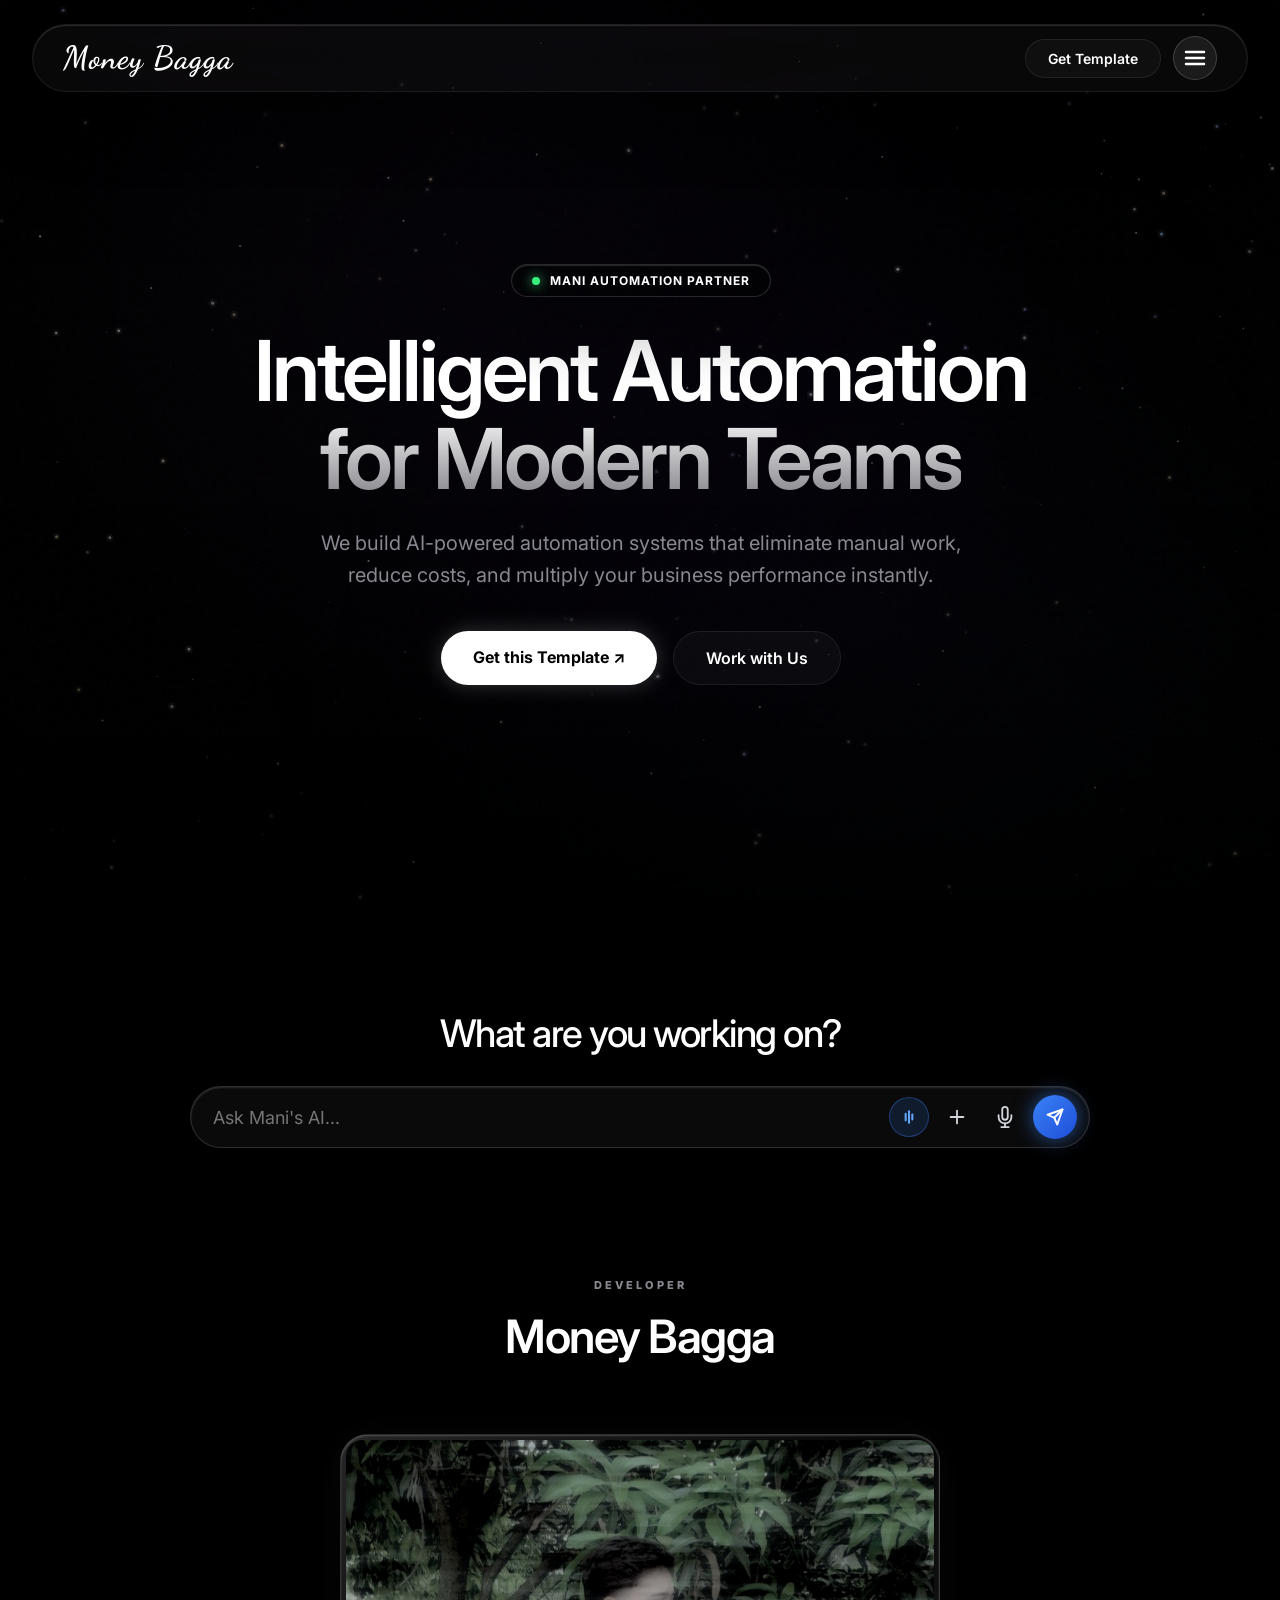
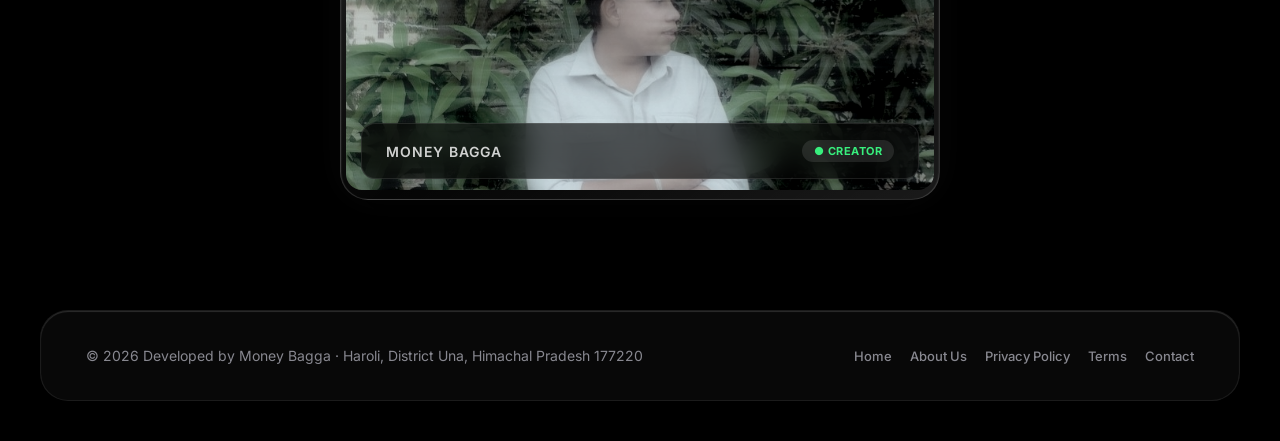
==== index.html @ 2ef9a654 "Update fmt.Println message from 'Hello' to 'Goodbye'" ====
<!DOCTYPE html>
<html lang="en">
<head> 
    <meta name="google-site-verification" content="4Ox7EaaW9-ui-EIGCJFzJrdT1ZWg5zYJMpfkXLgm6gw" />
    <meta charset="UTF-8">
    <meta name="viewport" content="width=device-width, initial-scale=1.0, maximum-scale=1.0, user-scalable=no">
    <title>Mani AI - Himachal Pradesh's AI Platform</title>
    <meta name="description" content="Mani AI is an advanced AI automation and chat platform proudly developed in Haroli, District Una, Himachal Pradesh, India.">
    <meta name="keywords" content="MONEY BAGGA AI, AI Himachal Pradesh, Developer Haroli, Una AI Developer, AI Chatbot India, nexusmani.gt.tc">
    <meta name="author" content="MONEY BAGGA (Haroli, Una, HP)">
    <link rel="canonical" href="https://nexusmani.gt.tc" />

    <!-- Open Graph / Social Media Meta Tags -->
    <meta property="og:type" content="website" />
    <meta property="og:title" content="Mani AI - Developed in Haroli, Una (Himachal Pradesh)" />
    <meta property="og:description" content="Mani AI - India's local AI automation and chat platform created by a developer from Haroli, District Una, HP." />
    <meta property="og:url" content="https://nexusmani.gt.tc" />
    <meta property="og:site_name" content="Mani AI" />

    <!-- Fonts & Icons -->
    <link href="https://fonts.googleapis.com/css2?family=Dancing+Script:wght@700&family=Inter:wght@300;400;500;600;700;800;900&display=swap" rel="stylesheet">
    <link rel="icon" type="image/jpeg" href="images/aster.jpg">
    <link rel="apple-touch-icon" href="images/aster.jpg">
    
    <!-- JSON-LD Structured Data -->
    <script type="application/ld+json">
    {
      "@context": "https://schema.org",
      "@type": "SoftwareApplication",
      "name": "Mani AI",
      "url": "https://nexusmani.gt.tc",
      "operatingSystem": "All",
      "applicationCategory": "BusinessApplication",
      "description": "Mani AI is an AI automation and chat platform developed by a developer from Haroli, District Una, Himachal Pradesh, India.",
      "author": {
        "@type": "Person",
        "name": "Money Bagga",
        "address": {
          "@type": "PostalAddress",
          "addressLocality": "Haroli",
          "addressRegion": "District Una, Himachal Pradesh",
          "addressCountry": "India"
        }
      }
    }
    </script>

    <!-- Connected Direct .env File -->
    <link id="env-link" rel="preload" href=".env" as="fetch" crossorigin="anonymous">

    <!-- Connected External CSS -->
    <link rel="stylesheet" href="style.css">

    <!-- Fix Scroll Blur, 3-Dot Menu & Clean Multi-Page Layout -->
    <style>
        /* 1. Fix Scroll Blur: Once seen, stay 100% sharp & fixed on scroll up/down */
        .reveal-up.seen:not(.active),
        .reveal-up.active,
        .reveal-up.seen {
            opacity: 1 !important;
            transform: translateY(0) !important;
            filter: blur(0px) !important;
        }

        /* 2. Make 3-Dot/Line Menu Button Visible on All Screens for Clean Navigation */
        .navbar .nav-links {
            display: none !important;
        }
        .navbar .mobile-menu-btn {
            display: flex !important;
            background: rgba(255, 255, 255, 0.08);
            border: 1px solid rgba(255, 255, 255, 0.16);
            border-radius: 50%;
            width: 44px;
            height: 44px;
            transition: all 0.25s ease;
        }
        .navbar .mobile-menu-btn:hover {
            background: rgba(255, 255, 255, 0.18);
            transform: scale(1.06);
        }

        /* 3. Clean 3-Dot Menu Overlay Styling */
        .mobile-nav-overlay {
            gap: 12px !important;
            padding: 20px;
            overflow-y: auto;
        }
        .mobile-nav-overlay a {
            font-size: 19px !important;
            padding: 12px 32px !important;
            width: 100%;
            max-width: 320px;
            text-align: center;
            background: rgba(255, 255, 255, 0.03);
            border: 1px solid rgba(255, 255, 255, 0.08) !important;
        }
        .mobile-nav-overlay a.active,
        .mobile-nav-overlay a:hover {
            background: rgba(255, 255, 255, 0.14) !important;
            border-color: rgba(255, 255, 255, 0.3) !important;
        }

        /* 4. Separate Page Views */
        .site-page-view {
            display: none;
            animation: cleanFadeIn 0.35s ease forwards;
        }
        .site-page-view.active-page {
            display: block;
        }
        @keyframes cleanFadeIn {
            from { opacity: 0; transform: translateY(10px); }
            to { opacity: 1; transform: translateY(0); }
        }
        .subpage-top-spacer {
            padding-top: 120px;
        }

        /* 5. Clean Content Card for About & AdSense Policy */
        .clean-doc-card {
            padding: 40px;
            line-height: 1.75;
            color: #d1d5db;
            font-size: 15px;
            max-width: 900px;
            margin: 0 auto 30px auto;
        }
        .clean-doc-card h3 {
            color: #ffffff;
            font-size: 22px;
            margin-top: 24px;
            margin-bottom: 10px;
        }
        .clean-doc-card h3:first-child {
            margin-top: 0;
        }
        .clean-doc-card p {
            margin-bottom: 14px;
            color: var(--text-dim);
        }
        .clean-doc-card ul {
            margin: 10px 0 18px 20px;
            color: var(--text-dim);
        }
        .clean-doc-card li {
            margin-bottom: 6px;
        }

        /* 6. Minimal Bottom AdSense Bar */
        .clean-footer-links {
            display: flex;
            flex-wrap: wrap;
            gap: 18px;
            align-items: center;
        }
        .clean-footer-links a {
            color: var(--text-dim);
            text-decoration: none;
            font-size: 13px;
            font-weight: 500;
            transition: color 0.2s ease;
            cursor: pointer;
        }
        .clean-footer-links a:hover {
            color: #ffffff;
        }

        @media screen and (max-width: 768px) {
            .clean-doc-card {
                padding: 24px 18px;
                font-size: 14px;
            }
            .subpage-top-spacer {
                padding-top: 90px;
            }
            .clean-footer-links {
                justify-content: center;
                gap: 14px;
            }
        }
    </style>
</head>
<body>
    <div id="toastContainer" class="toast-container"></div>

    <!-- UNIVERSE STARS CANVAS (Brahmand Background) -->
    <canvas id="stars-canvas"></canvas>

    <!-- Ambient Blobs (subtle space nebula) -->
    <div class="ambient-bg">
        <div class="blob blob-1"></div>
        <div class="blob blob-2"></div>
        <div class="blob blob-3"></div>
        <div class="noise-texture"></div>
    </div>

    <!-- 3-DOT / 3-LINE MENU OVERLAY (Opens All Separate Pages Cleanly) -->
    <div id="mobileNavOverlay" class="mobile-nav-overlay">
        <button class="mobile-nav-close" id="mobileNavClose">&times;</button>
        <a href="#home" class="mobile-page-link active" onclick="openSitePage('page-home', this); return false;">Home (Mani's AI)</a>
        <a href="#services" class="mobile-page-link" onclick="openSitePage('page-services', this); return false;">AI Services & Process</a>
        <a href="#case-studies" class="mobile-page-link" onclick="openSitePage('page-cases', this); return false;">Case Studies</a>
        <a href="#reviews" class="mobile-page-link" onclick="openSitePage('page-reviews', this); return false;">Reviews & FAQ</a>
        <a href="#about" class="mobile-page-link" onclick="openSitePage('page-about', this); return false;">About Us</a>
        <a href="#privacy" class="mobile-page-link" onclick="openSitePage('page-privacy', this); return false;">Privacy & Terms</a>
        <a href="#contact" class="mobile-page-link" onclick="openSitePage('page-contact', this); return false;">Contact Us</a>
    </div>

    <!-- Main Website Wrap -->
    <div id="mainWebsite">
        <div class="navbar-wrapper">
            <nav class="iphone-glass navbar">
                <a id="secretLoginTrigger" class="logo">Money Bagga</a>
                <div style="display: flex; align-items: center; gap: 12px;">
                    <a href="#contact" class="btn-glass" style="padding: 10px 22px; font-size: 14px;" onclick="openSitePage('page-contact'); return false;">Get Template</a>
                    <button class="mobile-menu-btn" id="mobileMenuBtn" aria-label="Open Menu" title="Open Pages Menu">
                        <svg width="24" height="24" viewBox="0 0 24 24" fill="none" stroke="currentColor" stroke-width="2.5" stroke-linecap="round"><line x1="3" y1="6" x2="21" y2="6"/><line x1="3" y1="12" x2="21" y2="12"/><line x1="3" y1="18" x2="21" y2="18"/></svg>
                    </button>
                </div>
            </nav>
        </div>

        <main class="desktop-wrapper">

            <!-- =================================================================
                 PAGE 1: FRONT PAGE (VIDEO HERO + AI SEARCH ENGINE + DEVELOPER PHOTO)
                 ================================================================= -->
            <div id="page-home" class="site-page-view active-page">

                <!-- HERO SECTION (with Background Video) -->
                <section class="hero">
                    <div class="hero-video-bg">
                        <video autoplay muted loop playsinline id="hero-video">
                            <source src="images/hero-bg.mp4" type="video/mp4">
                        </video>
                        <div class="hero-video-overlay"></div>
                    </div>

                    <div class="hero-content">
                        <div class="iphone-glass hero-badge">
                            <span class="pulse-dot"></span> MANI AUTOMATION PARTNER
                        </div>
                        <h1>Intelligent Automation<br><span class="text-gradient">for Modern Teams</span></h1>
                        <p>We build AI-powered automation systems that eliminate manual work, reduce costs, and multiply your business performance instantly.</p>
                        <div class="hero-buttons">
                            <a href="#contact" class="btn-white" onclick="openSitePage('page-contact'); return false;">Get this Template ↗</a>
                            <a href="#mani-ai-chat" class="btn-glass">Work with Us</a>
                        </div>
                    </div>
                </section>

                <!-- AI Chat / Search Engine Section -->
                <section id="mani-ai-chat" class="section-padding reveal-up active" style="max-width: 900px; margin: 0 auto; padding-top: 110px; position: relative;">
                    <div class="center-title" style="margin-bottom: 30px;">
                        <h2 style="font-size: 38px; font-weight: 500;">What are you working on?</h2>
                    </div>

                    <!-- Live Camera / Screen Share View UI -->
                    <div id="live-camera-container" style="display: none; position: relative; width: 100%; max-width: 600px; margin: 0 auto 20px auto; border-radius: 24px; overflow: hidden; border: 2px solid rgba(56, 189, 248, 0.5); box-shadow: 0 10px 40px rgba(0,0,0,0.6); z-index: 100; background: #000;">
                        <video id="webcam-video" autoplay playsinline muted style="width: 100%; height: auto; max-height: 400px; object-fit: cover; display: block; border-radius: 24px;"></video>
                        <div style="position: absolute; bottom: 15px; left: 0; width: 100%; display: flex; justify-content: center; z-index: 10;">
                            <button id="switch-camera-btn" style="background: rgba(0,0,0,0.6); border: 1px solid rgba(255,255,255,0.2); color: white; border-radius: 30px; padding: 10px 20px; font-size: 14px; font-weight: 600; cursor: pointer; backdrop-filter: blur(10px); display: flex; align-items: center; gap: 8px;">
                                <svg width="18" height="18" viewBox="0 0 24 24" fill="none" stroke="currentColor" stroke-width="2"><path d="M20 9v11a2 2 0 0 1-2 2H6a2 2 0 0 1-2-2V9"/><path d="M9 22V12h6v10M2 10.6L12 2l10 8.6"/></svg> Swap Camera
                            </button>
                        </div>
                        <button id="close-camera-btn" style="position: absolute; top: 15px; right: 15px; background: rgba(0,0,0,0.6); color: white; border: 1px solid rgba(255,255,255,0.2); width: 36px; height: 36px; border-radius: 50%; cursor: pointer; backdrop-filter: blur(10px); display: flex; justify-content: center; align-items: center; z-index: 10;">
                            <svg width="18" height="18" viewBox="0 0 24 24" fill="none" stroke="currentColor" stroke-width="2"><line x1="18" y1="6" x2="6" y2="18"></line><line x1="6" y1="6" x2="18" y2="18"></line></svg>
                        </button>
                    </div>

                    <!-- Chat Output Screen Container -->
                    <div id="chat-box-wrapper" class="chat-box-wrapper">
                        <div id="ai-chat-history" style="display: flex; flex-direction: column; gap: 18px; max-height: 420px; overflow-y: auto; padding: 10px; scroll-behavior: smooth;"></div>
                        <button id="scroll-bottom-btn" title="Scroll Down" style="display: none; position: absolute; bottom: 20px; right: 20px; background: rgba(255,255,255,0.15); border: 1px solid var(--glass-border); color: #fff; border-radius: 50%; width: 38px; height: 38px; cursor: pointer; backdrop-filter: blur(10px); align-items: center; justify-content: center; z-index: 10;">
                            <svg width="20" height="20" viewBox="0 0 24 24" fill="none" stroke="currentColor" stroke-width="2.5"><path d="M12 5v14M19 12l-7 7-7-7"/></svg>
                        </button>
                    </div>

                    <!-- Attached Media Preview Bar -->
                    <div id="media-preview-container" style="display: none; align-items: center; gap: 12px; margin-bottom: 15px; padding: 10px 18px; background: rgba(255,255,255,0.05); border-radius: 16px; border: 1px solid var(--glass-border); width: fit-content;">
                        <img id="preview-img" src="" style="width: 48px; height: 48px; object-fit: cover; border-radius: 10px;">
                        <span id="preview-label" style="font-size: 13px; color: var(--text-dim);">Media attached</span>
                        <button id="remove-preview-btn" style="background: none; border: none; color: #ff6b6b; font-size: 20px; cursor: pointer; margin-left: 10px;">&times;</button>
                    </div>

                    <!-- LIVE ORB UI -->
                    <div id="live-orb-ui" class="live-orb-overlay">
                        <button id="gola-cam-btn" class="orb-round-btn" title="Camera On/Off">
                            <svg width="22" height="22" viewBox="0 0 24 24" fill="none" stroke="currentColor" stroke-width="2" stroke-linecap="round" stroke-linejoin="round">
                                <rect x="2" y="5" width="14" height="14" rx="4" ry="4"></rect>
                                <line x1="19" y1="9" x2="19" y2="15"></line>
                            </svg>
                        </button>

                        <button id="gola-screen-btn" class="orb-round-btn" title="Share Screen">
                            <svg width="22" height="22" viewBox="0 0 24 24" fill="none" stroke="currentColor" stroke-width="2" stroke-linecap="round" stroke-linejoin="round">
                                <rect x="3" y="4" width="18" height="16" rx="5" ry="5"></rect>
                                <line x1="12" y1="16" x2="12" y2="8"></line>
                                <polyline points="8.5 11.5 12 8 15.5 11.5"></polyline>
                            </svg>
                        </button>

                        <div class="jamni-gola"></div>

                        <button id="gola-mic-btn" class="orb-round-btn" title="Mute/Unmute Mic">
                            <svg id="gola-mic-icon" width="22" height="22" viewBox="0 0 24 24" fill="none" stroke="currentColor" stroke-width="2" stroke-linecap="round" stroke-linejoin="round">
                                <path d="M12 1a3 3 0 0 0-3 3v8a3 3 0 0 0 6 0V4a3 3 0 0 0-3-3z"></path>
                                <path d="M19 10v2a7 7 0 0 1-14 0v-2"></path>
                                <line x1="12" y1="19" x2="12" y2="23"></line>
                            </svg>
                        </button>

                        <button id="gola-close-btn" class="orb-round-btn" title="Close Live Mode">
                            <svg width="22" height="22" viewBox="0 0 24 24" fill="none" stroke="currentColor" stroke-width="2.5" stroke-linecap="round" stroke-linejoin="round">
                                <line x1="18" y1="6" x2="6" y2="18"></line>
                                <line x1="6" y1="6" x2="18" y2="18"></line>
                            </svg>
                        </button>
                    </div>

                    <canvas id="capture-canvas" style="display: none;"></canvas>
                    <input type="file" id="input-file-camera" accept="image/*" capture="environment" style="display:none;">
                    <input type="file" id="input-file-gallery" accept="image/*" style="display:none;">

                    <!-- PLUS BUTTON DROPDOWN MENU -->
                    <div id="plus-popover-menu" class="plus-popover-menu">
                        <button class="plus-menu-item" id="opt-camera">
                            <svg width="18" height="18" viewBox="0 0 24 24" fill="none" stroke="currentColor" stroke-width="2"><path d="M23 19a2 2 0 0 1-2 2H3a2 2 0 0 1-2-2V8a2 2 0 0 1 2-2h4l2-3h6l2 3h4a2 2 0 0 1 2 2z"/><circle cx="12" cy="13" r="4"/></svg>
                            Camera
                        </button>
                        <button class="plus-menu-item" id="opt-gallery">
                            <svg width="18" height="18" viewBox="0 0 24 24" fill="none" stroke="currentColor" stroke-width="2"><rect x="3" y="3" width="18" height="18" rx="2" ry="2"/><circle cx="8.5" cy="8.5" r="1.5"/><polyline points="21 15 16 10 5 21"/></svg>
                            Gallery
                        </button>
                        <button class="plus-menu-item" id="opt-screenshare">
                            <svg width="18" height="18" viewBox="0 0 24 24" fill="none" stroke="currentColor" stroke-width="2"><rect x="3" y="4" width="18" height="16" rx="4" ry="4"/><line x1="12" y1="16" x2="12" y2="8"/><polyline points="8.5 11.5 12 8 15.5 11.5"/></svg>
                            Share Screen
                        </button>
                    </div>

                    <!-- SEARCH ENGINE INPUT CAPSULE -->
                    <div class="search-capsule-outer">
                        <div class="iphone-glass search-bar-container">
                            <input type="text" id="ai-chat-input" class="search-engine-input" placeholder="Ask Mani's AI...">
                            <div class="search-buttons-row">
                                <button id="btn-live-toggle" class="live-wave-btn" title="Live Mode Toggle">
                                    <svg width="20" height="20" viewBox="0 0 24 24" fill="none" stroke-width="2.5" stroke-linecap="round"><line x1="8" y1="8" x2="8" y2="16"></line><line x1="12" y1="5" x2="12" y2="19"></line><line x1="16" y1="9" x2="16" y2="15"></line></svg>
                                </button>
                                <button id="btn-gallery-plus" class="search-icon-btn" title="Attach Media">
                                    <svg width="22" height="22" viewBox="0 0 24 24" fill="none" stroke="currentColor" stroke-width="2" stroke-linecap="round" stroke-linejoin="round"><line x1="12" y1="5" x2="12" y2="19"></line><line x1="5" y1="12" x2="19" y2="12"></line></svg>
                                </button>
                                <button id="btn-mic" class="search-icon-btn" title="Voice Search">
                                    <svg width="22" height="22" viewBox="0 0 24 24" fill="none" stroke="currentColor" stroke-width="2" stroke-linecap="round" stroke-linejoin="round"><path d="M12 1a3 3 0 0 0-3 3v8a3 3 0 0 0 6 0V4a3 3 0 0 0-3-3z"></path><path d="M19 10v2a7 7 0 0 1-14 0v-2"></path><line x1="12" y1="19" x2="12" y2="23"></line><line x1="8" y1="23" x2="16" y2="23"></line></svg>
                                </button>
                                <button id="send-ai-btn" title="Send Prompt">
                                    <svg width="18" height="18" viewBox="0 0 24 24" fill="none" stroke="currentColor" stroke-width="2.5" stroke-linecap="round" stroke-linejoin="round"><line x1="22" y1="2" x2="11" y2="13"></line><polygon points="22 2 15 22 11 13 2 9 22 2"></polygon></svg>
                                </button>
                            </div>
                        </div>
                        <div id="live-tools-panel" class="iphone-glass" style="display: none; padding: 14px 24px; border-radius: 20px; background: rgba(0,0,0,0.6); border: 1px solid rgba(255,255,255,0.15); align-items: center; justify-content: center; gap: 12px; flex-wrap: wrap; width: 100%; margin-top: 6px;">
                            <button id="btn-clear" style="background: rgba(255,80,80,0.15); border: 1px solid rgba(255,80,80,0.3); color: #ff6b6b; padding: 10px 20px; border-radius: 30px; cursor: pointer; display: flex; align-items: center; gap: 8px; font-size: 14px; font-weight: 600; transition: all 0.2s;">
                                <svg width="18" height="18" viewBox="0 0 24 24" fill="none" stroke="currentColor" stroke-width="2"><line x1="18" y1="6" x2="6" y2="18"/><line x1="6" y1="6" x2="18" y2="18"/></svg>
                                Clear Chat
                            </button>
                        </div>
                    </div>
                </section>

                <!-- Developer Section (Directly Below AI Search Engine with Clean Gap) -->
                <section id="gallery" class="section-padding reveal-up active" style="padding-top: 130px; margin-bottom: 30px;">
                    <div class="center-title"><span class="tagline">Developer</span><h2>Money Bagga</h2></div>
                    <div style="display: flex; justify-content: center;">
                        <div class="iphone-glass card dev-premium-card" style="position: relative;">
                            <img src="images/mani-devloper.jpeg" class="gallery-photo" alt="Money Bagga - Developer" onerror="this.onerror=null; this.src='https://via.placeholder.com/600x400/333/fff?text=Add+Photo+Here';">
                            <div class="dev-name-overlay"><span>MONEY BAGGA</span><span class="dev-badge">● CREATOR</span></div>
                        </div>
                    </div>
                </section>

            </div>

            <!-- =================================================================
                 PAGE 2: AI SERVICES & PROCESS (OPENS FROM 3-DOT MENU)
                 ================================================================= -->
            <div id="page-services" class="site-page-view subpage-top-spacer">

                <!-- Why Choose Us -->
                <section class="reveal-up active" style="padding-top: 20px;">
                    <div class="center-title">
                        <span class="tagline">The Mani Value</span>
                        <h2>Why Choose Us?</h2>
                        <p>We design solutions aligned strictly with your revenue goals and business metrics, not just code.</p>
                    </div>
                    <div class="grid-3">
                        <div class="iphone-glass card"><div class="anim-icon-wrapper icon-orb"><div class="orb-ring"></div><div class="orb-core"></div></div><h3>Business-First Strategy</h3><p>We analyze your bottlenecks before writing a single line of code to ensure maximum ROI.</p></div>
                        <div class="iphone-glass card"><div class="anim-icon-wrapper icon-rings"><div class="ring-a"></div><div class="ring-b"></div></div><h3>End-to-End Execution</h3><p>From initial strategy to final deployment and ongoing maintenance, we handle it all.</p></div>
                        <div class="iphone-glass card"><div class="anim-icon-wrapper icon-morph"><div class="morph-shape"></div></div><h3>Custom-Built Systems</h3><p>No cookie-cutter templates. Every automation workflow is tailored to your unique operations.</p></div>
                    </div>
                </section>

                <!-- Services Section -->
                <section id="services" class="section-padding reveal-up active">
                    <div class="center-title"><span class="tagline">Our Services</span><h2>Our AI-Driven Solutions</h2></div>
                    <div class="grid-2">
                        <div class="iphone-glass card service-card"><div class="service-ring-wrapper"><div class="outer-ring"></div><div class="inner-ring"></div><div class="ring-center-dot"></div></div><div class="mock-workflow"><div class="wf-line"></div><div class="wf-line short"></div><div class="wf-nodes"><div class="node">API</div><div class="connector"></div><div class="node">DB</div><div class="connector"></div><div class="node">UI</div></div></div><div><h3>AI Workflow Automation</h3><p>Automate repetitive tasks across departments using intelligent triggers and API connections.</p></div></div>
                        <div class="iphone-glass card service-card"><div class="service-ring-wrapper"><div class="outer-ring"></div><div class="inner-ring"></div><div class="ring-center-dot"></div></div><div class="mock-chat"><div class="chat-msg user">Tell me about MANI systems.</div><div class="chat-msg bot">MANI is a next-gen AI automation agency. How can I assist your workflow today?</div></div><div><h3>AI Chatbots & Agents</h3><p>24/7 customer support, lead qualification, and booking systems built on advanced LLMs.</p></div></div>
                        <div class="iphone-glass card service-card"><div class="service-ring-wrapper"><div class="outer-ring"></div><div class="inner-ring"></div><div class="ring-center-dot"></div></div><div class="mock-crm"><div class="crm-header"><div class="crm-avatar"></div><div class="crm-avatar"></div><div class="crm-avatar"></div></div><div class="crm-progress-bg"><div class="crm-progress-fill"></div></div></div><div><h3>CRM & Sales Automation</h3><p>Pipeline management, personalized email sequences, and automatic real-time data entry.</p></div></div>
                        <div class="iphone-glass card service-card"><div class="service-ring-wrapper"><div class="outer-ring"></div><div class="inner-ring"></div><div class="ring-center-dot"></div></div><div class="mock-graph"><div class="bar"></div><div class="bar"></div><div class="bar"></div><div class="bar"></div></div><div><h3>AI Data & Reporting</h3><p>Automated visual dashboards, business intelligence, and real-time performance tracking.</p></div></div>
                    </div>
                </section>

                <!-- Our Process -->
                <section class="section-padding reveal-up active">
                    <div class="center-title"><span class="tagline">Our Process</span><h2>How We Work</h2></div>
                    <div class="process-layout">
                        <div class="iphone-glass card process-main"><div class="orbit-system"><div class="core">AI</div><div class="satellite"></div></div><h3>Automation Blueprint</h3><p>We design a highly detailed automation architecture aligned specifically with your company's KPIs.</p></div>
                        <div class="process-list">
                            <div class="iphone-glass card process-step"><div class="step-number">01</div><div><h4>Discovery & Audit</h4><p>Deep analysis of your current manual bottlenecks.</p></div></div>
                            <div class="iphone-glass card process-step"><div class="step-number">02</div><div><h4>Build & Integrate</h4><p>High-speed development and secure API connections.</p></div></div>
                            <div class="iphone-glass card process-step"><div class="step-number">03</div><div><h4>Test & Deploy</h4><p>Rigorous stress testing followed by team training.</p></div></div>
                        </div>
                    </div>
                </section>

            </div>

            <!-- =================================================================
                 PAGE 3: CASE STUDIES & TECH ECOSYSTEM (OPENS FROM 3-DOT MENU)
                 ================================================================= -->
            <div id="page-cases" class="site-page-view subpage-top-spacer">

                <!-- Case Studies -->
                <section id="case-studies" class="reveal-up active" style="padding-top: 20px;">
                    <div class="center-title"><span class="tagline">Portfolio</span><h2>What We've Built</h2></div>
                    <div class="iphone-glass card case-study-card">
                        <div class="case-visual-side"><div class="hologram"></div><div class="hologram-core"></div></div>
                        <div class="case-content-side">
                            <span class="project-tag">Real Estate AI Agent</span>
                            <h3>AI Property Inquiry Chatbot for Global Real Estate Firms</h3>
                            <p>An intelligent LLM-powered chatbot that qualifies property inquiries, answers complex data questions, and schedules viewings automatically without human intervention.</p>
                            <div class="case-stats"><div class="stat"><h4>3x</h4><p>Lead Response</p></div><div class="stat"><h4>+40%</h4><p>Conversion</p></div><div class="stat"><h4>24/7</h4><p>Active Support</p></div></div>
                        </div>
                    </div>
                </section>

                <!-- Tech Stack Marquee -->
                <section class="section-padding reveal-up active">
                    <div class="center-title"><span class="tagline">Integrations</span><h2>Technology Ecosystem</h2></div>
                    <div class="marquee-container"><div class="marquee-track">
                        <div class="tech-pill">ActiveCampaign</div><div class="tech-pill">Zapier</div><div class="tech-pill">OpenAI</div><div class="tech-pill">Make.com</div><div class="tech-pill">Salesforce</div><div class="tech-pill">Zoho CRM</div><div class="tech-pill">AWS Cloud</div>
                    </div></div>
                </section>

            </div>

            <!-- =================================================================
                 PAGE 4: REVIEWS & FAQ PAGE (TEAM REMOVED AS REQUESTED)
                 ================================================================= -->
            <div id="page-reviews" class="site-page-view subpage-top-spacer">

                <!-- Reviews -->
                <section class="reveal-up active" style="padding-top: 20px;">
                    <div class="center-title"><span class="tagline">Reviews</span><h2>What They're Saying</h2></div>
                    <div class="grid-2">
                        <div class="iphone-glass card"><div class="quote-mark">"</div><p class="testimonial-text">We were spending hours on repetitive manual tasks. MANI's automation system saved us 30+ hours per week instantly. Highly recommended!</p><div class="client-info"><div class="client-avatar">MT</div><div><h4>Mani Team Member</h4><p style="font-size:14px;">Automation Specialist</p></div></div></div>
                        <div class="iphone-glass card"><div class="quote-mark">"</div><p class="testimonial-text">The ROI was faster than we ever expected. The glass UI and robust backend system continues to scale perfectly with our business growth.</p><div class="client-info"><div class="client-avatar">MC</div><div><h4>Mani Core Team</h4><p style="font-size:14px;">Lead Developer</p></div></div></div>
                    </div>
                </section>

                <!-- FAQ Accordion -->
                <section class="section-padding reveal-up active">
                    <div class="center-title"><span class="tagline">Questions</span><h2>Common Questions</h2></div>
                    <div class="faq-wrapper">
                        <div class="iphone-glass faq-item"><div class="faq-header">What industries do you work with? <span class="faq-icon">+</span></div><div class="faq-body">We work primarily with B2B tech, Real Estate, E-commerce, and agencies looking to scale operations using AI.</div></div>
                        <div class="iphone-glass faq-item"><div class="faq-header">How long does implementation take? <span class="faq-icon">+</span></div><div class="faq-body">Standard automation pipelines take 1-2 weeks, while complex custom AI systems take 3-4 weeks.</div></div>
                        <div class="iphone-glass faq-item"><div class="faq-header">Do we need technical knowledge? <span class="faq-icon">+</span></div><div class="faq-body">Not at all. We build user-friendly interfaces and provide full training for your team to manage the systems easily.</div></div>
                        <div class="iphone-glass faq-item"><div class="faq-header">Is AI automation secure? <span class="faq-icon">+</span></div><div class="faq-body">Yes. We use end-to-end encryption and custom API architecture to ensure your business data never leaks to third parties.</div></div>
                    </div>
                </section>

            </div>

            <!-- =================================================================
                 PAGE 5: ABOUT US PAGE (OPENS FROM 3-DOT MENU & FOOTER)
                 ================================================================= -->
            <div id="page-about" class="site-page-view subpage-top-spacer">
                <section class="reveal-up active" style="padding-top: 20px;">
                    <div class="center-title">
                        <span class="tagline">About Us</span>
                        <h2>About Mani AI Platform</h2>
                    </div>
                    <div class="iphone-glass clean-doc-card">
                        <h3>Who We Are</h3>
                        <p><strong>Mani AI</strong> (accessible at <strong>https://nexusmani.gt.tc</strong>) is an advanced AI automation and multimodal assistant platform developed by <strong>Money Bagga (Mani Singh)</strong> in Haroli, District Una, Himachal Pradesh, India (Pincode 177220).</p>
                        <p>Our platform combines conversational Large Language Models (LLMs), real-time visual recognition, and custom business workflow engineering inside a fast, lightweight interface built for both desktop and mobile users.</p>

                        <h3>Core Capabilities</h3>
                        <ul>
                            <li><strong>Multimodal AI Assistant:</strong> Interact seamlessly via text, voice commands (Hindi & English), gallery photos/videos, live camera vision, and screen sharing.</li>
                            <li><strong>Workflow & API Engineering:</strong> Custom automation pipelines designed to reduce manual bottlenecks and improve response speed.</li>
                            <li><strong>Developer:</strong> Created and maintained by Money Bagga, Full-Stack Developer & Automation Architect from Haroli, District Una, HP.</li>
                        </ul>
                    </div>
                </section>
            </div>

            <!-- =================================================================
                 PAGE 6: PRIVACY POLICY & TERMS (OPENS FROM 3-DOT MENU & FOOTER)
                 ================================================================= -->
            <div id="page-privacy" class="site-page-view subpage-top-spacer">
                <section class="reveal-up active" style="padding-top: 20px;">
                    <div class="center-title">
                        <span class="tagline">Legal</span>
                        <h2>Privacy Policy & Terms</h2>
                    </div>
                    <div class="iphone-glass clean-doc-card">
                        <h3>Privacy Policy</h3>
                        <p>At <strong>Mani AI</strong> (https://nexusmani.gt.tc), operated from Haroli, District Una, Himachal Pradesh, India, we respect and protect the privacy of our users. Prompts, voice inputs, or camera/screen frames used in the AI tool are processed strictly in real time to generate responses and are not permanently stored or sold to third parties.</p>

                        <h3>Cookies & Google AdSense</h3>
                        <p>Third-party vendors, including Google, use cookies (such as the DoubleClick DART cookie) to serve ads based on a user's prior visits to this website or other websites. Users may opt out of personalized advertising by visiting Google Ads Settings (https://policies.google.com/technologies/ads).</p>

                        <h3>Terms of Service</h3>
                        <p>By accessing https://nexusmani.gt.tc, you agree to use our AI tools and automation services lawfully. Unauthorized scraping, abuse of API endpoints, or redistribution of our proprietary interface design created by Money Bagga is strictly prohibited. For any legal or support queries, contact us at +91 82196-93695.</p>
                    </div>
                </section>
            </div>

            <!-- =================================================================
                 PAGE 7: CONTACT US PAGE (WITH YOUR NUMBER +91 82196-93695)
                 ================================================================= -->
            <div id="page-contact" class="site-page-view subpage-top-spacer">
                <section id="contact" class="reveal-up active" style="padding-top: 20px;">
                    <div class="iphone-glass contact-section">
                        <h2>+91 82196-93695 <br>Are You?</h2>
                        <p style="color: var(--text-dim);">Full-Stack Developer Cybersecurity Expert. I build secure websites and powerful programmed systems. Let's bring your project to life.</p>
                        <form id="leadContactForm" class="contact-form">
                            <input type="text" id="leadName" class="input-glass" placeholder="Your full name" required>
                            <input type="email" id="leadEmail" class="input-glass" placeholder="Business email address" required>
                            <input type="text" id="leadCompany" class="input-glass" placeholder="Company name" required>
                            <button type="submit" class="btn-white" style="width: 100%; padding: 20px;">Send Your Request</button>
                        </form>
                    </div>
                </section>
            </div>

        </main>

        <!-- Clean Minimal Footer (Only Essential Info at the Very Bottom for AdSense) -->
        <footer class="iphone-glass footer reveal-up active" style="max-width: 1200px; margin: 0 auto 40px; padding: 36px 45px;">
            <div class="footer-bottom" style="border-top: none; padding-top: 0; align-items: center;">
                <p>© 2026 Developed by Money Bagga · Haroli, District Una, Himachal Pradesh 177220</p>
                <div class="clean-footer-links">
                    <a href="#home" onclick="openSitePage('page-home'); return false;">Home</a>
                    <a href="#about" onclick="openSitePage('page-about'); return false;">About Us</a>
                    <a href="#privacy" onclick="openSitePage('page-privacy'); return false;">Privacy Policy</a>
                    <a href="#privacy" onclick="openSitePage('page-privacy'); return false;">Terms</a>
                    <a href="#contact" onclick="openSitePage('page-contact'); return false;">Contact</a>
                </div>
            </div>
        </footer>
    </div>

    <!-- Secret Login Modal -->
    <div id="secretLoginModal" class="login-overlay">
        <div class="iphone-glass login-box">
            <span class="close-login" id="closeLoginModal">&times;</span>
            <h3>Admin Access</h3>
            <form id="adminLoginForm" autocomplete="off" onsubmit="return false;">
                <input type="text" id="loginUser" class="input-glass" placeholder="Username" autocomplete="off">
                <input type="password" id="loginPass" class="input-glass" placeholder="Password" autocomplete="new-password">
                <button id="loginSubmitBtn" type="button" class="btn-white" style="margin-top: 10px; width: 100%;">Login</button>
            </form>
        </div>
    </div>

    <!-- Admin Dashboard -->
    <div id="adminDashboard" class="admin-dashboard">
        <div class="iphone-glass admin-header">
            <h2 class="admin-title">Admin Dashboard <span>Secured Portal</span></h2>
            <button id="logoutBtn" class="btn-glass" style="border-color: rgba(255,100,100,0.4); color: #ff6b6b;">Logout Exit</button>
        </div>
        <div class="admin-container">
            <div style="margin-bottom: 30px;"><h3 style="font-size: 24px; color: #fff;">Lead Messages Inbox</h3><p style="color: var(--text-dim); font-size: 14px;">Recent form submissions from your website.</p></div>
            <div id="adminMessagesGrid" class="messages-grid"></div>
        </div>
    </div>

    <!-- Page Switcher Script (Connected to 3-Dot Menu & Footer) -->
    <script>
        function openSitePage(pageId, clickedEl) {
            const allPages = document.querySelectorAll('.site-page-view');
            allPages.forEach(p => p.classList.remove('active-page'));

            const targetPage = document.getElementById(pageId);
            if (targetPage) {
                targetPage.classList.add('active-page');
                targetPage.querySelectorAll('.reveal-up').forEach(el => {
                    el.classList.add('active');
                    el.classList.add('seen');
                });
            }

            document.querySelectorAll('#mobileNavOverlay a').forEach(link => link.classList.remove('active'));
            if (clickedEl && clickedEl.classList.contains('mobile-page-link')) {
                clickedEl.classList.add('active');
            }
            if (typeof closeMobileNav === 'function') {
                closeMobileNav();
            }

            if (pageId === 'page-home') {
                const heroVid = document.getElementById('hero-video');
                if (heroVid && heroVid.paused) {
                    heroVid.play().catch(() => {});
                }
            }

            window.scrollTo({ top: 0, behavior: 'smooth' });
        }
    </script>

    <!-- Connected External JS -->
    <script src="script.js"></script>
</body>
</html>
---- style.css ----
/* 1. Reset & Variables */
* { margin: 0; padding: 0; box-sizing: border-box; font-family: 'Inter', sans-serif; }
:root {
    --bg-dark: #050505;
    --glass-bg: rgba(255, 255, 255, 0.03);
    --glass-border: rgba(255, 255, 255, 0.08);
    --glass-highlight: rgba(255, 255, 255, 0.15);
    --text-main: #ffffff;
    --text-dim: #888890;
    --accent-glow: #ffffff;
}
body {
    background-color: #000000; color: var(--text-main);
    overflow-x: hidden; scroll-behavior: smooth;
}

/* 2. Apple iOS Glassmorphism Formula */
.iphone-glass {
    background: var(--glass-bg);
    backdrop-filter: blur(50px) saturate(200%);
    -webkit-backdrop-filter: blur(50px) saturate(200%);
    border: 1px solid var(--glass-border);
    box-shadow: 0 30px 60px rgba(0, 0, 0, 0.4), inset 0 1px 1px var(--glass-highlight);
    border-radius: 28px;
}

/* 3. UNIVERSE STARS CANVAS (Brahmand Background) */
#stars-canvas {
    position: fixed;
    top: 0; left: 0;
    width: 100vw; height: 100vh;
    z-index: -2;
    pointer-events: none;
    background: #000;
}

/* 4. Ambient Blobs (Subtle space nebula) */
.ambient-bg { position: fixed; top: 0; left: 0; width: 100vw; height: 100vh; z-index: -1; overflow: hidden; pointer-events: none; }
.blob { position: absolute; border-radius: 50%; filter: blur(140px); opacity: 0.2; animation: orbit 25s infinite linear; }
.blob-1 { width: 700px; height: 700px; background: radial-gradient(circle, #3b2a5c, #1a0b2e); top: -10%; left: 10%; transform-origin: center right; }
.blob-2 { width: 600px; height: 600px; background: radial-gradient(circle, #2c3e50, #0a1128); bottom: -20%; right: 5%; animation-duration: 35s; animation-direction: reverse; transform-origin: top left; }
.blob-3 { width: 500px; height: 500px; background: radial-gradient(circle, #1a1a2e, #4a00e0); top: 30%; left: 40%; opacity: 0.12; animation-duration: 40s; transform-origin: bottom right; }

.noise-texture {
    position: absolute; top: 0; left: 0; width: 100%; height: 100%; z-index: -1; opacity: 0.03; pointer-events: none;
    background-image: url('data:image/svg+xml;utf8,%3Csvg viewBox="0 0 200 200" xmlns="http://www.w3.org/2000/svg"%3E%3Cfilter id="noise"%3E%3CfeTurbulence type="fractalNoise" baseFrequency="0.8" numOctaves="4" stitchTiles="stitch"/%3E%3C/filter%3E%3Crect width="100%25" height="100%25" filter="url(%23noise)"/%3E%3C/svg%3E');
}

@keyframes orbit { 0% { transform: rotate(0deg) translate(50px) rotate(0deg) scale(1); } 50% { transform: rotate(180deg) translate(100px) rotate(-180deg) scale(1.2); } 100% { transform: rotate(360deg) translate(50px) rotate(-360deg) scale(1); } }

/* 5. Desktop Container Layout */
.desktop-wrapper { width: 1200px; margin: 0 auto; padding-bottom: 120px; }
.section-padding { padding-top: 160px; }
.center-title { text-align: center; margin-bottom: 70px; }
.center-title .tagline { font-size: 11px; font-weight: 800; letter-spacing: 3px; color: var(--text-dim); text-transform: uppercase; margin-bottom: 16px; display: block; }
.center-title h2 { font-size: 46px; font-weight: 600; letter-spacing: -1.5px; }
.center-title p { color: var(--text-dim); max-width: 600px; margin: 20px auto 0; font-size: 16px; line-height: 1.6; }

/* 6. Sticky Navbar */
.navbar-wrapper { position: fixed; top: 24px; width: 100%; display: flex; justify-content: center; z-index: 1000; }
.navbar { width: 1200px; height: 68px; display: flex; justify-content: space-between; align-items: center; padding: 0 30px; border-radius: 100px; transition: 0.4s;
    animation: navBlurIn 1.2s cubic-bezier(0.25, 1, 0.5, 1) 0.3s both;
}
@keyframes navBlurIn {
    0% { filter: blur(15px); opacity: 0; transform: translateY(-30px); }
    100% { filter: blur(0); opacity: 1; transform: translateY(0); }
}
.logo { font-family: 'Dancing Script', cursive; font-size: 32px; font-weight: 700; display: flex; align-items: center; gap: 8px; letter-spacing: 1px; text-decoration: none; color: #fff; cursor: pointer;}
.logo span { font-weight: 400; color: var(--text-dim); }
.nav-links { display: flex; gap: 6px; background: rgba(0,0,0,0.3); padding: 6px; border-radius: 40px; border: 1px solid rgba(255,255,255,0.05); }
.nav-btn { background: transparent; color: var(--text-dim); border: none; padding: 10px 20px; border-radius: 30px; font-size: 14px; font-weight: 600; cursor: pointer; transition: 0.3s; text-decoration: none; }
.nav-btn:hover, .nav-btn.active { background: rgba(255,255,255,0.1); color: #fff; }

.btn-white { background: #fff; color: #000; padding: 16px 32px; border-radius: 40px; font-size: 16px; font-weight: 700; border: none; cursor: pointer; transition: 0.3s; box-shadow: 0 0 20px rgba(255,255,255,0.2); text-decoration: none; display: inline-block; }
.btn-white:hover { transform: scale(1.03); box-shadow: 0 0 40px rgba(255,255,255,0.4); }
.btn-glass { padding: 16px 32px; border-radius: 40px; font-size: 16px; font-weight: 600; color: #fff; text-decoration: none; display: inline-flex; align-items: center; gap: 10px; transition: 0.3s; border: 1px solid var(--glass-border); background: var(--glass-bg); }
.btn-glass:hover { background: rgba(255,255,255,0.1); transform: scale(1.03); }

/* 7. Hero Section with VIDEO BACKGROUND */
.hero { width: 100vw; margin-left: calc(-50vw + 50%); min-height: 100vh; display: flex; flex-direction: column; align-items: center; justify-content: center; padding-top: 50px; padding-left: 20px; padding-right: 20px; text-align: center; position: relative; overflow: hidden; }

.hero-video-bg {
    position: absolute;
    top: 0; left: 0;
    width: 100%; height: 100%;
    z-index: 0;
    overflow: hidden;
}
.hero-video-bg video {
    width: 100%; height: 100%;
    object-fit: cover;
    display: block;
}
.hero-video-overlay {
    position: absolute;
    top: 0; left: 0;
    width: 100%; height: 100%;
    background: linear-gradient(180deg, 
        rgba(0,0,0,0.65) 0%, 
        rgba(0,0,0,0.45) 40%, 
        rgba(0,0,0,0.55) 70%,
        rgba(0,0,0,0.85) 100%
    );
    z-index: 1;
}

.hero-badge { display: inline-flex; align-items: center; gap: 10px; padding: 8px 20px; border-radius: 40px; font-size: 12px; font-weight: 700; letter-spacing: 1px; margin-bottom: 30px; border: 1px solid rgba(255,255,255,0.15); background: rgba(0,0,0,0.4); }
.pulse-dot { width: 8px; height: 8px; background: #38ef7d; border-radius: 50%; box-shadow: 0 0 12px #38ef7d; animation: pulse 2s infinite; }
@keyframes pulse { 0% { opacity: 1; transform: scale(1); } 50% { opacity: 0.5; transform: scale(1.5); } 100% { opacity: 1; transform: scale(1); } }

.hero h1 { font-size: 84px; font-weight: 600; letter-spacing: -3px; line-height: 1.05; margin-bottom: 24px; }
.text-gradient { background: linear-gradient(180deg, #ffffff 0%, #77777e 100%); -webkit-background-clip: text; -webkit-text-fill-color: transparent; }
.hero p { font-size: 20px; color: var(--text-dim); max-width: 650px; line-height: 1.6; margin-bottom: 40px; }

.hero-content { position: relative; z-index: 10; display: flex; flex-direction: column; align-items: center; margin-top: 80px;
    animation: heroBlurIn 1.8s cubic-bezier(0.25, 1, 0.5, 1) forwards;
}
.hero-buttons { display: flex; gap: 16px; margin-bottom: 80px; }

@keyframes heroBlurIn {
    0% { filter: blur(25px); opacity: 0; transform: translateY(60px) scale(0.95); }
    40% { filter: blur(10px); opacity: 0.5; }
    100% { filter: blur(0px); opacity: 1; transform: translateY(0) scale(1); }
}

/* 8. Grids & Universal Cards */
.grid-3 { display: grid; grid-template-columns: repeat(3, 1fr); gap: 24px; }
.grid-2 { display: grid; grid-template-columns: repeat(2, 1fr); gap: 24px; }
.grid-4 { display: grid; grid-template-columns: repeat(4, 1fr); gap: 20px; }

.card { padding: 40px; transition: all 0.5s cubic-bezier(0.16, 1, 0.3, 1); cursor: pointer; position: relative; overflow: hidden; }
.card:hover { transform: translateY(-8px) scale(1.02); background: rgba(255, 255, 255, 0.06); border-color: rgba(255,255,255,0.25); box-shadow: 0 40px 80px rgba(0,0,0,0.6); }
.card h3 { font-size: 24px; font-weight: 600; margin-bottom: 16px; letter-spacing: -0.5px; }
.card p { color: var(--text-dim); font-size: 16px; line-height: 1.6; }

.anim-icon-wrapper { width: 64px; height: 64px; margin-bottom: 30px; position: relative; display: flex; justify-content: center; align-items: center; }

.icon-orb .orb-core { width: 16px; height: 16px; background: #fff; border-radius: 50%; box-shadow: 0 0 20px #fff; animation: pulseCore 2s infinite alternate; }
.icon-orb .orb-ring { position: absolute; width: 48px; height: 48px; border: 2px dashed rgba(255,255,255,0.5); border-radius: 50%; animation: spinClockwise 8s linear infinite; }
@keyframes pulseCore { 0% { transform: scale(0.8); opacity: 0.7;} 100% { transform: scale(1.4); opacity: 1; box-shadow: 0 0 30px rgba(255,255,255,0.8); } }

.icon-rings { perspective: 150px; }
.icon-rings .ring-a, .icon-rings .ring-b { position: absolute; width: 50px; height: 50px; border: 3px solid transparent; border-radius: 50%; }
.icon-rings .ring-a { border-top-color: #fff; border-bottom-color: #fff; animation: spinX 4s linear infinite; }
.icon-rings .ring-b { border-left-color: rgba(255,255,255,0.4); border-right-color: rgba(255,255,255,0.4); animation: spinY 5s linear infinite; }
@keyframes spinX { 100% { transform: rotateX(360deg); } }
@keyframes spinY { 100% { transform: rotateY(360deg); } }

.icon-morph .morph-shape { width: 45px; height: 45px; background: rgba(255,255,255,0.1); border: 2px solid rgba(255,255,255,0.6); box-shadow: 0 0 20px rgba(255,255,255,0.2); animation: morphing 5s ease-in-out infinite; }
@keyframes morphing {
    0% { border-radius: 50%; transform: rotate(0deg); }
    25% { border-radius: 30% 70% 70% 30% / 30% 30% 70% 70%; transform: rotate(90deg) scale(1.1); background: rgba(255,255,255,0.3); }
    50% { border-radius: 20%; transform: rotate(180deg) scale(0.9); border-color: #fff; }
    75% { border-radius: 70% 30% 30% 70% / 70% 70% 30% 30%; transform: rotate(270deg) scale(1.1); }
    100% { border-radius: 50%; transform: rotate(360deg); }
}

/* 9. Detailed UI Mockups */
.service-card { min-height: 440px; display: flex; flex-direction: column; justify-content: space-between; position: relative; overflow: hidden; }
.service-ring-wrapper { position: absolute; top: 15px; right: 15px; width: 110px; height: 110px; display: flex; justify-content: center; align-items: center; pointer-events: none; opacity: 0.7; transition: 0.4s; }
.card:hover .service-ring-wrapper { opacity: 1; transform: scale(1.1); }
.outer-ring { position: absolute; width: 90px; height: 90px; border-radius: 50%; border: 1px dashed rgba(255,255,255,0.25); animation: spinClockwise 12s linear infinite; }
.inner-ring { position: absolute; width: 65px; height: 65px; border-radius: 50%; border: 2px solid transparent; border-top-color: rgba(255,255,255,0.8); border-bottom-color: rgba(255,255,255,0.3); animation: spinCounterClockwise 6s linear infinite; }
.ring-center-dot { width: 12px; height: 12px; background: #fff; border-radius: 50%; box-shadow: 0 0 15px #fff; }

@keyframes spinClockwise { 100% { transform: rotate(360deg); } }
@keyframes spinCounterClockwise { 100% { transform: rotate(-360deg); } }

.mock-workflow { background: rgba(0,0,0,0.4); padding: 24px; border-radius: 16px; margin-bottom: 30px; border: 1px solid var(--glass-border); position: relative; z-index: 1; }
.wf-line { height: 8px; background: rgba(255,255,255,0.1); border-radius: 4px; margin-bottom: 12px; width: 100%; }
.wf-line.short { width: 50%; }
.wf-nodes { display: flex; align-items: center; margin-top: 24px; gap: 10px; }
.node { width: 40px; height: 40px; border-radius: 10px; background: rgba(255,255,255,0.1); display: flex; justify-content: center; align-items: center; font-size: 12px; font-weight: 700; }
.connector { flex: 1; height: 2px; background: rgba(255,255,255,0.1); position: relative; overflow: hidden; }
.connector::after { content: ''; position: absolute; top: 0; left: -100%; width: 100%; height: 100%; background: linear-gradient(90deg, transparent, #fff, transparent); animation: scan 2s infinite; }
@keyframes scan { 100% { left: 100%; } }

.mock-chat { display: flex; flex-direction: column; gap: 12px; margin-bottom: 30px; position: relative; z-index: 1; }
.chat-msg { padding: 12px 16px; border-radius: 16px; font-size: 14px; max-width: 85%; opacity: 1; }
.chat-msg.user { background: rgba(255,255,255,0.1); align-self: flex-start; border-bottom-left-radius: 4px; color: #fff; }
.chat-msg.bot { background: #fff; color: #000; align-self: flex-end; border-bottom-right-radius: 4px; font-weight: 500; }

.mock-graph { display: flex; align-items: flex-end; gap: 12px; height: 100px; margin-bottom: 30px; padding: 10px; background: rgba(0,0,0,0.2); border-radius: 16px; position: relative; z-index: 1; }
.bar { flex: 1; background: rgba(255,255,255,0.15); border-radius: 6px 6px 0 0; animation: growBar 3s infinite alternate ease-in-out; }
.bar:nth-child(1) { height: 40%; animation-delay: 0s; }
.bar:nth-child(2) { height: 70%; animation-delay: 0.2s; }
.bar:nth-child(3) { height: 50%; animation-delay: 0.4s; }
.bar:nth-child(4) { height: 90%; background: #fff; box-shadow: 0 0 15px rgba(255,255,255,0.4); animation-delay: 0.6s; }
@keyframes growBar { 0% { transform: scaleY(0.5); transform-origin: bottom; } 100% { transform: scaleY(1); transform-origin: bottom; } }

.mock-crm { margin-bottom: 30px; position: relative; z-index: 1; }
.crm-header { display: flex; gap: -10px; margin-bottom: 20px; }
.crm-avatar { width: 40px; height: 40px; border-radius: 50%; border: 3px solid var(--bg-dark); background: #444; }
.crm-avatar:nth-child(1) { background: #8e2de2; z-index: 3; }
.crm-avatar:nth-child(2) { background: #4a00e0; z-index: 2; margin-left: -15px; }
.crm-avatar:nth-child(3) { background: #11998e; z-index: 1; margin-left: -15px; }
.crm-progress-bg { width: 100%; height: 8px; background: rgba(255,255,255,0.1); border-radius: 4px; overflow: hidden; }
.crm-progress-fill { width: 0%; height: 100%; background: #fff; animation: fillBar 4s infinite ease-out; }
@keyframes fillBar { 0% { width: 0%; } 50%, 100% { width: 85%; } }

/* 10. Process */
.process-layout { display: grid; grid-template-columns: 1.2fr 1fr; gap: 30px; }
.process-main { padding: 60px; display: flex; flex-direction: column; justify-content: center; }
.orbit-system { width: 160px; height: 160px; border: 1px dashed rgba(255,255,255,0.3); border-radius: 50%; display: flex; align-items: center; justify-content: center; margin-bottom: 40px; animation: spin-right 15s linear infinite; position: relative; }
.core { width: 80px; height: 80px; background: #fff; color: #000; border-radius: 50%; display: flex; align-items: center; justify-content: center; font-weight: 800; font-size: 20px; animation: spin-left 15s linear infinite; box-shadow: 0 0 30px rgba(255,255,255,0.5); }
.satellite { position: absolute; width: 20px; height: 20px; background: #fff; border-radius: 50%; top: -10px; }
@keyframes spin-right { 100% { transform: rotate(360deg); } }
@keyframes spin-left { 100% { transform: rotate(-360deg); } }

.process-list { display: flex; flex-direction: column; gap: 20px; }
.process-step { padding: 30px; display: flex; gap: 24px; align-items: center; }
.step-number { width: 60px; height: 60px; min-width: 60px; background: rgba(255,255,255,0.05); border: 1px solid var(--glass-border); border-radius: 50%; display: flex; justify-content: center; align-items: center; font-size: 20px; font-weight: 800; }
.process-step h4 { font-size: 20px; margin-bottom: 8px; }
.process-step p { color: var(--text-dim); font-size: 14px; }

/* 11. Case Study Card */
.case-study-card { display: flex; padding: 0; overflow: hidden; align-items: stretch; }
.case-visual-side { width: 45%; background: rgba(0,0,0,0.5); display: flex; justify-content: center; align-items: center; position: relative; border-right: 1px solid var(--glass-border); }
.hologram { width: 250px; height: 250px; border-radius: 50%; background: conic-gradient(from 0deg, transparent, rgba(255,255,255,0.8), transparent); animation: spin-right 2s linear infinite; filter: blur(15px); }
.hologram-core { position: absolute; width: 200px; height: 200px; background: #000; border-radius: 50%; }

.case-content-side { width: 55%; padding: 60px; }
.project-tag { display: inline-block; padding: 8px 16px; background: rgba(255,255,255,0.1); border-radius: 30px; font-size: 12px; font-weight: 600; margin-bottom: 20px; }
.case-content-side h3 { font-size: 36px; line-height: 1.2; margin-bottom: 20px; }
.case-stats { display: flex; gap: 40px; margin-top: 50px; border-top: 1px solid var(--glass-border); padding-top: 30px; }
.stat h4 { font-size: 42px; font-weight: 600; margin-bottom: 5px; }
.stat p { color: var(--text-dim); font-size: 14px; text-transform: uppercase; letter-spacing: 1px; }

/* 12. Technology Marquee */
.marquee-container { width: 100vw; margin-left: calc(-50vw + 50%); overflow: hidden; padding: 40px 0; background: rgba(255,255,255,0.02); border-top: 1px solid var(--glass-border); border-bottom: 1px solid var(--glass-border); }
.marquee-track { display: flex; width: max-content; animation: marqueeScroll 20s linear infinite; }
.tech-pill { display: inline-flex; align-items: center; gap: 12px; padding: 18px 40px; margin-right: 24px; border-radius: 50px; font-size: 18px; font-weight: 600; color: #aaa; background: rgba(255,255,255,0.03); border: 1px solid rgba(255,255,255,0.05); }
.tech-pill:hover { color: #fff; background: rgba(255,255,255,0.1); }
@keyframes marqueeScroll { 0% { transform: translateX(0); } 100% { transform: translateX(-50%); } }

/* 13. Testimonials & Image Gallery */
.quote-mark { font-size: 60px; color: rgba(255,255,255,0.1); line-height: 1; font-family: serif; margin-bottom: 20px; }
.testimonial-text { font-size: 20px; line-height: 1.6; margin-bottom: 30px; }
.client-info { display: flex; align-items: center; gap: 16px; }
.client-avatar { width: 60px; height: 60px; border-radius: 50%; background: #333; display: flex; align-items: center; justify-content: center; font-weight: 700; font-size: 20px; border: 2px solid rgba(255,255,255,0.2); }
.gallery-photo { width: 100%; height: 350px; object-fit: cover; border-radius: 16px; }

/* PREMIUM DEVELOPER PHOTO STYLING */
.dev-premium-card {
    position: relative;
    padding: 5px !important;
    max-width: 600px;
    width: 100%;
    background: linear-gradient(145deg, rgba(255,255,255,0.15), rgba(255,255,255,0.02), rgba(255,255,255,0.1)) !important;
    border: 1px solid rgba(255,255,255,0.15) !important;
    box-shadow: 0 30px 80px rgba(0,0,0,0.6), 0 0 40px rgba(255,255,255,0.04), inset 0 1px 2px rgba(255,255,255,0.2) !important;
}
.dev-premium-card .gallery-photo {
    filter: grayscale(70%) contrast(1.15) brightness(0.9);
    transition: all 0.8s cubic-bezier(0.25, 1, 0.5, 1);
}
.dev-premium-card:hover .gallery-photo {
    filter: grayscale(0%) contrast(1.05) brightness(1);
    transform: scale(1.02);
}
.dev-name-overlay {
    position: absolute;
    bottom: 20px; left: 20px; right: 20px;
    padding: 16px 24px;
    background: rgba(0,0,0,0.6);
    backdrop-filter: blur(15px);
    -webkit-backdrop-filter: blur(15px);
    border-radius: 14px;
    border: 1px solid rgba(255,255,255,0.1);
    display: flex; align-items: center; justify-content: space-between;
}
.dev-name-overlay span { font-size: 14px; font-weight: 600; color: rgba(255,255,255,0.8); letter-spacing: 1px; }
.dev-name-overlay .dev-badge { font-size: 11px; padding: 4px 12px; background: rgba(255,255,255,0.1); border-radius: 20px; color: #38ef7d; font-weight: 700; letter-spacing: 0.5px; }

/* 14. Team Section (WITH PHOTO SUPPORT) */
.team-card { text-align: center; padding: 40px 20px; }
.team-photo-box { width: 130px; height: 130px; border-radius: 50%; margin: 0 auto 24px; overflow: hidden; border: 2px solid var(--glass-border); background: rgba(255,255,255,0.05); display: flex; align-items: center; justify-content: center; position: relative; }
.team-photo-img { width: 100%; height: 100%; object-fit: cover; object-position: top; position: relative; z-index: 5; border-radius: 50%; }

.team-hud-ring { width: 100%; height: 100%; border-radius: 50%; display: flex; align-items: center; justify-content: center; position: relative; overflow: hidden; background: rgba(255,255,255,0.02); }
.team-hud-ring .t-outer { position: absolute; width: 85%; height: 85%; border-radius: 50%; border: 2px dashed rgba(255,255,255,0.35); animation: spinClockwise 8s linear infinite; }
.team-hud-ring .t-inner { position: absolute; width: 60%; height: 60%; border-radius: 50%; border: 2px solid transparent; border-top-color: #ffffff; border-bottom-color: rgba(255,255,255,0.3); animation: spinCounterClockwise 4s linear infinite; }
.team-hud-ring .tech-core { width: 20px; height: 20px; border-radius: 50%; background: #fff; box-shadow: 0 0 15px #fff, 0 0 30px rgba(255,255,255,0.5); animation: pulse 1.5s infinite; position: absolute; z-index: 2;}

.team-card h4 { font-size: 22px; margin-bottom: 8px; }
.team-card p { color: var(--text-dim); font-size: 14px; }

/* 15. FAQ */
.faq-wrapper { max-width: 900px; margin: 0 auto; display: flex; flex-direction: column; gap: 16px; }
.faq-item { cursor: pointer; padding: 30px; overflow: hidden; transition: 0.4s; }
.faq-header { display: flex; justify-content: space-between; align-items: center; font-size: 20px; font-weight: 600; }
.faq-icon { font-size: 24px; font-weight: 300; transition: transform 0.4s; }
.faq-body { max-height: 0; opacity: 0; transition: all 0.4s ease; color: var(--text-dim); line-height: 1.6; padding-right: 40px; }
.faq-item.active { background: rgba(255,255,255,0.08); border-color: rgba(255,255,255,0.2); }
.faq-item.active .faq-icon { transform: rotate(45deg); }
.faq-item.active .faq-body { max-height: 200px; opacity: 1; margin-top: 20px; }

/* 16. Contact Form */
.contact-section { max-width: 700px; margin: 0 auto; text-align: center; padding: 60px; border-radius: 80px; }
.contact-section h2 { font-size: 38px; margin-bottom: 20px; }
.contact-form { display: flex; flex-direction: column; gap: 20px; margin-top: 40px; }
.input-glass { width: 100%; padding: 20px 24px; border-radius: 16px; background: rgba(0,0,0,0.3); border: 1px solid var(--glass-border); color: #fff; font-size: 16px; outline: none; transition: 0.3s; }
.input-glass:focus { border-color: rgba(255,255,255,0.5); background: rgba(255,255,255,0.05); box-shadow: 0 0 20px rgba(255,255,255,0.1); }

/* 17. Footer */
.footer { padding: 60px; display: flex; flex-direction: column; gap: 40px; margin-top: 100px; }
.footer-top { display: flex; justify-content: space-between; align-items: center; }
.social-row { display: flex; gap: 30px; font-size: 14px; font-weight: 600; color: var(--text-dim); }
.footer-bottom { border-top: 1px solid var(--glass-border); padding-top: 30px; display: flex; justify-content: space-between; font-size: 14px; color: var(--text-dim); }
.footer-links { display: flex; gap: 30px; }

/* 18. SCROLL ANIMATIONS */
.reveal-up {
    opacity: 0;
    transform: translateY(50px);
    filter: blur(5px);
    transition: all 0.9s cubic-bezier(0.25, 1, 0.5, 1);
}
.reveal-up.active {
    opacity: 1;
    transform: translateY(0);
    filter: blur(0px);
}
.reveal-up.seen:not(.active) {
    opacity: 0.5;
    transform: translateY(10px);
    filter: blur(1px);
}

/* 19. Secret Login Modal */
.login-overlay { position: fixed; top: 0; left: 0; width: 100vw; height: 100vh; background: rgba(0,0,0,0.7); z-index: 9999; display: none; align-items: center; justify-content: center; backdrop-filter: blur(10px); }
.login-box { width: 400px; padding: 40px; display: flex; flex-direction: column; gap: 20px; position: relative; text-align: center; }
.close-login { position: absolute; top: 20px; right: 25px; font-size: 24px; cursor: pointer; color: var(--text-dim); transition: 0.3s; }
.close-login:hover { color: #fff; }
.login-box h3 { margin-bottom: 10px; font-size: 24px; }

/* 20. Toast Notification System */
.toast-container { position: fixed; top: 30px; right: 30px; z-index: 100000; display: flex; flex-direction: column; gap: 15px; pointer-events: none; }
.toast-msg { padding: 18px 24px; border-radius: 16px; font-size: 15px; font-weight: 600; color: #fff; transform: translateX(150%); opacity: 0; transition: all 0.5s cubic-bezier(0.175, 0.885, 0.32, 1.275); display: flex; align-items: center; gap: 12px; pointer-events: auto; }
.toast-msg.show { transform: translateX(0); opacity: 1; }
.toast-msg.success { border: 1px solid rgba(56, 239, 125, 0.4); box-shadow: 0 15px 35px rgba(0,0,0,0.5), 0 0 20px rgba(56,239,125,0.2), inset 0 1px 1px rgba(255,255,255,0.3); }
.toast-msg.error { border: 1px solid rgba(255, 107, 107, 0.4); box-shadow: 0 15px 35px rgba(0,0,0,0.5), 0 0 20px rgba(255,107,107,0.2), inset 0 1px 1px rgba(255,255,255,0.3); }

/* 21. Admin Dashboard UI */
.admin-dashboard { position: fixed; top: 0; left: 0; width: 100vw; height: 100vh; background: var(--bg-dark); z-index: 99999; display: none; flex-direction: column; overflow-y: auto; }
.admin-header { padding: 30px 60px; display: flex; justify-content: space-between; align-items: center; border-radius: 0 0 30px 30px; margin-bottom: 40px; border-top: none; }
.admin-container { width: 1200px; margin: 0 auto; padding-bottom: 100px; }
.admin-title { font-size: 32px; font-weight: 700; letter-spacing: -1px; display: flex; align-items: center; gap: 15px; }
.admin-title span { color: #38ef7d; font-size: 16px; font-weight: 600; padding: 5px 12px; background: rgba(56,239,125,0.1); border-radius: 20px; }
.messages-grid { display: grid; grid-template-columns: repeat(3, 1fr); gap: 24px; }

.client-msg-card { padding: 30px; display: flex; flex-direction: column; position: relative; }
.client-msg-card h4 { font-size: 22px; margin-bottom: 5px; }
.client-msg-card .email { font-size: 14px; color: #38ef7d; margin-bottom: 15px; font-weight: 500; }
.client-msg-card .company { font-size: 15px; color: #fff; margin-bottom: 20px; padding: 10px; background: rgba(255,255,255,0.05); border-radius: 8px; border: 1px solid rgba(255,255,255,0.1); }
.client-msg-card .date { font-size: 12px; color: var(--text-dim); text-align: right; margin-top: auto; border-top: 1px solid var(--glass-border); padding-top: 15px; }
.empty-inbox { grid-column: 1 / -1; text-align: center; padding: 80px; font-size: 20px; color: var(--text-dim); border: 1px dashed var(--glass-border); border-radius: 24px; }

/* 22. CHAT ACTION BUTTONS (SVG ONLY) */
.chat-action-bar { display: flex; gap: 8px; margin-top: 12px; padding-top: 10px; border-top: 1px solid rgba(255,255,255,0.08); justify-content: flex-end; }
.chat-action-btn { background: rgba(255, 255, 255, 0.05); border: 1px solid rgba(255, 255, 255, 0.12); color: #d1d5db; border-radius: 10px; padding: 6px 12px; cursor: pointer; display: inline-flex; align-items: center; justify-content: center; transition: all 0.2s ease; }
.chat-action-btn:hover { background: rgba(255, 255, 255, 0.2); color: #ffffff; border-color: rgba(255, 255, 255, 0.3); }

/* ========================================================
   23. AI SEARCH BAR PROPER LAYOUT FIX (NO SHIFTING BUTTONS)
   ======================================================== */
.search-capsule-outer {
    width: 100%;
    display: flex;
    flex-direction: column;
    gap: 12px;
    position: relative;
}
.search-bar-container {
    width: 100%;
    display: flex !important;
    flex-direction: row !important;
    align-items: center !important;
    justify-content: space-between !important;
    flex-wrap: nowrap !important;
    padding: 8px 12px 8px 22px;
    border-radius: 50px;
    background: rgba(255, 255, 255, 0.04);
    border: 1px solid rgba(255, 255, 255, 0.14);
    box-shadow: 0 15px 35px rgba(0,0,0,0.5), inset 0 1px 2px rgba(255,255,255,0.15);
    gap: 10px;
}
.search-engine-input {
    flex: 1 1 auto !important;
    min-width: 0 !important;
    width: 100%;
    background: none;
    border: none;
    color: white;
    font-size: 18px;
    outline: none;
    padding: 8px 0;
}
.search-buttons-row {
    display: flex !important;
    flex-direction: row !important;
    align-items: center !important;
    flex-wrap: nowrap !important;
    gap: 8px;
    flex-shrink: 0 !important;
}
.search-icon-btn {
    background: transparent;
    border: none;
    cursor: pointer;
    color: #d1d5db;
    display: flex;
    align-items: center;
    justify-content: center;
    width: 40px;
    height: 40px;
    min-width: 40px;
    border-radius: 50%;
    transition: all 0.2s;
    flex-shrink: 0;
}
.search-icon-btn:hover { background: rgba(255, 255, 255, 0.1); color: #fff; }

#send-ai-btn {
    width: 44px;
    height: 44px;
    min-width: 44px;
    border-radius: 50%;
    background: linear-gradient(135deg, #3b82f6, #1d4ed8);
    border: none;
    color: #fff;
    display: flex;
    align-items: center;
    justify-content: center;
    cursor: pointer;
    transition: all 0.2s;
    box-shadow: 0 0 20px rgba(59,130,246,0.6);
    flex-shrink: 0;
}

.live-wave-btn {
    width: 40px;
    height: 40px;
    min-width: 40px;
    border-radius: 50%;
    background: rgba(59, 130, 246, 0.15);
    border: 1px solid rgba(59, 130, 246, 0.35);
    color: #60a5fa;
    display: flex;
    align-items: center;
    justify-content: center;
    cursor: pointer;
    transition: all 0.25s ease;
    flex-shrink: 0;
}
.live-wave-btn svg { stroke: #60a5fa; transition: all 0.2s ease; }
.live-wave-btn:hover { transform: scale(1.08); background: rgba(59, 130, 246, 0.3); border-color: rgba(59, 130, 246, 0.6); box-shadow: 0 0 15px rgba(59, 130, 246, 0.4); }
.live-wave-btn:hover svg { stroke: #ffffff; }
.live-wave-btn.active-live { background: #31a8ff !important; border-color: #ffffff !important; box-shadow: 0 0 25px rgba(49, 168, 255, 0.8) !important; animation: livePulseBtn 1.5s infinite alternate; }
.live-wave-btn.active-live svg { stroke: #ffffff !important; }
@keyframes livePulseBtn { 0% { transform: scale(1); } 100% { transform: scale(1.12); } }

/* Scrollbar Styling */
#ai-chat-history::-webkit-scrollbar { width: 6px; }
#ai-chat-history::-webkit-scrollbar-track { background: transparent; }
#ai-chat-history::-webkit-scrollbar-thumb { background: rgba(255, 255, 255, 0.15); border-radius: 10px; }

/* Chat Box Wrapper */
.chat-box-wrapper { position: relative; background: rgba(255,255,255,0.015); border: 1px solid rgba(255,255,255,0.06); backdrop-filter: blur(30px); border-radius: 28px; padding: 0px; margin-bottom: 0px; display: none; transition: all 0.4s ease; }
.chat-box-wrapper.has-messages { display: block; padding: 20px; margin-bottom: 25px; }

/* ========================================================
   24. GEMINI GOLA & LIVE BAR UI (EXACT SCREENSHOT STYLING)
   ======================================================== */
.live-orb-overlay {
    position: relative;
    margin: 0 auto 20px auto;
    z-index: 1000;
    display: none;
    align-items: center;
    justify-content: center;
    width: fit-content;
    max-width: 100%;
    gap: 14px;
    padding: 14px 22px;
    border-radius: 60px;
    background: linear-gradient(180deg, rgba(16, 16, 20, 0.92) 0%, rgba(85, 88, 95, 0.88) 100%);
    backdrop-filter: blur(25px);
    -webkit-backdrop-filter: blur(25px);
    border: 1px solid rgba(255,255,255,0.16);
    box-shadow: 0 30px 60px rgba(0, 0, 0, 0.65), inset 0 1px 1px rgba(255,255,255,0.25);
    animation: orbSlideUp 0.4s cubic-bezier(0.175, 0.885, 0.32, 1.275);
}
@keyframes orbSlideUp { 0% { opacity: 0; transform: translateY(20px) scale(0.9); } 100% { opacity: 1; transform: translateY(0) scale(1); } }

.orb-round-btn {
    width: 54px;
    height: 54px;
    min-width: 54px;
    border-radius: 50%;
    background: #ffffff;
    border: none;
    color: #0b0b0c;
    display: flex;
    align-items: center;
    justify-content: center;
    cursor: pointer;
    transition: all 0.25s ease;
    box-shadow: 0 5px 15px rgba(0,0,0,0.4);
    flex-shrink: 0;
}
.orb-round-btn svg {
    stroke: #0b0b0c;
    transition: all 0.2s ease;
}
.orb-round-btn:hover {
    transform: scale(1.08);
    background: #f1f5f9;
}
.orb-round-btn.active-feature {
    background: #31a8ff;
    color: #ffffff;
    box-shadow: 0 0 20px rgba(49, 168, 255, 0.8);
}
.orb-round-btn.active-feature svg {
    stroke: #ffffff;
}
.orb-round-btn.muted {
    background: #ef4444;
    color: #fff;
}
.orb-round-btn.muted svg {
    stroke: #fff;
}

/* Gemini Style White-Blue Gradient Pill */
.jamni-gola {
    width: 125px;
    height: 74px;
    border-radius: 42px;
    background: linear-gradient(180deg, #ffffff 0%, #ffffff 42%, #8cd6ff 76%, #31a8ff 100%);
    box-shadow: 0 8px 28px rgba(49, 168, 255, 0.48), inset 0 2px 4px rgba(255, 255, 255, 0.9);
    position: relative;
    flex-shrink: 0;
    animation: golaBreathe 2s infinite alternate ease-in-out;
}
@keyframes golaBreathe {
    0% { transform: scale(0.97); box-shadow: 0 6px 20px rgba(49, 168, 255, 0.35); }
    100% { transform: scale(1.04); box-shadow: 0 12px 36px rgba(49, 168, 255, 0.78); }
}

/* 25. Plus Button Options Popover Menu */
.plus-popover-menu { position: absolute; bottom: 70px; right: 75px; background: rgba(15, 15, 20, 0.9); backdrop-filter: blur(25px); -webkit-backdrop-filter: blur(25px); border: 1px solid rgba(255, 255, 255, 0.15); box-shadow: 0 20px 50px rgba(0,0,0,0.7); border-radius: 18px; padding: 8px; display: none; flex-direction: column; gap: 4px; z-index: 10000; width: 175px; animation: menuFadeIn 0.2s cubic-bezier(0.16, 1, 0.3, 1); }
@keyframes menuFadeIn { from { opacity: 0; transform: translateY(10px) scale(0.95); } to { opacity: 1; transform: translateY(0) scale(1); } }
.plus-menu-item { display: flex; align-items: center; gap: 10px; padding: 10px 14px; border-radius: 12px; color: #fff; font-size: 14px; font-weight: 500; cursor: pointer; background: transparent; border: none; width: 100%; text-align: left; transition: all 0.2s ease; }
.plus-menu-item:hover { background: rgba(255, 255, 255, 0.12); color: #ffffff; }

/* 26. Mobile Hamburger Menu */
.mobile-menu-btn { display: none; background: none; border: none; color: #fff; cursor: pointer; width: 40px; height: 40px; align-items: center; justify-content: center; z-index: 1001; }
.mobile-nav-overlay { display: none; position: fixed; top: 0; left: 0; width: 100vw; height: 100vh; background: rgba(0,0,0,0.85); backdrop-filter: blur(20px); -webkit-backdrop-filter: blur(20px); z-index: 9998; flex-direction: column; align-items: center; justify-content: center; gap: 20px; animation: fadeInNav 0.3s ease; }
.mobile-nav-overlay.open { display: flex; }
@keyframes fadeInNav { from { opacity: 0; } to { opacity: 1; } }
.mobile-nav-overlay a { color: #fff; text-decoration: none; font-size: 22px; font-weight: 600; padding: 14px 40px; border-radius: 20px; transition: 0.3s; border: 1px solid transparent; }
.mobile-nav-overlay a:hover, .mobile-nav-overlay a.active { background: rgba(255,255,255,0.1); border-color: rgba(255,255,255,0.2); }
.mobile-nav-close { position: absolute; top: 30px; right: 30px; background: none; border: none; color: #fff; font-size: 30px; cursor: pointer; }

/* =====================================================
   27. FULL MOBILE RESPONSIVE MEDIA QUERIES
   ===================================================== */
@media screen and (max-width: 1280px) {
    body { min-width: unset; }
    .desktop-wrapper { width: 100%; padding: 0 24px; padding-bottom: 80px; }
    .navbar { width: 95%; }
    .admin-container { width: 95%; padding: 0 20px; padding-bottom: 100px; }
}

@media screen and (max-width: 1024px) {
    .grid-3 { grid-template-columns: repeat(2, 1fr); }
    .grid-4 { grid-template-columns: repeat(2, 1fr); }
    .process-layout { grid-template-columns: 1fr; }
    .case-study-card { flex-direction: column; }
    .case-visual-side { width: 100%; min-height: 250px; border-right: none; border-bottom: 1px solid var(--glass-border); }
    .case-content-side { width: 100%; padding: 40px; }
    .hero h1 { font-size: 64px; }
    .messages-grid { grid-template-columns: repeat(2, 1fr); }
}

@media screen and (max-width: 768px) {
    .mobile-menu-btn { display: flex; }
    .nav-links { display: none !important; }
    .navbar .btn-glass { display: none !important; }
    .navbar { width: calc(100% - 32px); height: 58px; padding: 0 18px; border-radius: 50px; }
    .navbar-wrapper { top: 12px; }
    .logo { font-size: 24px; }

    .hero { min-height: 90vh; padding-top: 80px; }
    .hero h1 { font-size: 38px; letter-spacing: -1.5px; line-height: 1.1; }
    .hero p { font-size: 15px; max-width: 90%; padding: 0 10px; margin-bottom: 30px; }
    .hero-content { margin-top: 40px; }
    .hero-buttons { flex-direction: column; gap: 12px; align-items: center; margin-bottom: 40px; }
    .hero-buttons .btn-white { padding: 14px 28px; font-size: 15px; }
    .hero-buttons .btn-glass { padding: 14px 28px; font-size: 15px; }
    .hero-badge { font-size: 10px; padding: 6px 14px; }

    .section-padding { padding-top: 80px; }
    .center-title { margin-bottom: 40px; }
    .center-title h2 { font-size: 28px; letter-spacing: -1px; }
    .center-title p { font-size: 14px; padding: 0 10px; }
    .center-title .tagline { font-size: 10px; letter-spacing: 2px; }

    .grid-3, .grid-2 { grid-template-columns: 1fr; gap: 16px; }
    .grid-4 { grid-template-columns: repeat(2, 1fr); gap: 12px; }

    .card { padding: 28px; border-radius: 22px; }
    .card h3 { font-size: 20px; }
    .card p { font-size: 14px; }
    .iphone-glass { border-radius: 22px; }

    .service-card { min-height: 360px; }
    .service-ring-wrapper { width: 70px; height: 70px; top: 10px; right: 10px; }
    .outer-ring { width: 60px; height: 60px; }
    .inner-ring { width: 45px; height: 45px; }

    .process-main { padding: 30px; }
    .orbit-system { width: 120px; height: 120px; margin-bottom: 24px; }
    .core { width: 60px; height: 60px; font-size: 16px; }
    .process-step { padding: 20px; gap: 16px; }
    .step-number { width: 48px; height: 48px; min-width: 48px; font-size: 16px; }
    .process-step h4 { font-size: 17px; }

    .case-visual-side { min-height: 200px; }
    .hologram { width: 150px; height: 150px; }
    .hologram-core { width: 120px; height: 120px; }
    .case-content-side { padding: 28px; }
    .case-content-side h3 { font-size: 24px; }
    .case-stats { flex-direction: row; gap: 20px; flex-wrap: wrap; }
    .stat h4 { font-size: 30px; }
    .stat p { font-size: 11px; }

    .tech-pill { padding: 12px 24px; font-size: 14px; margin-right: 14px; }
    .marquee-container { padding: 24px 0; }

    .gallery-photo { height: 250px; }

    .team-card { padding: 24px 14px; }
    .team-photo-box { width: 90px; height: 90px; margin-bottom: 16px; }
    .team-card h4 { font-size: 16px; }
    .team-card p { font-size: 12px; }

    .quote-mark { font-size: 40px; margin-bottom: 12px; }
    .testimonial-text { font-size: 16px; margin-bottom: 20px; }
    .client-avatar { width: 45px; height: 45px; font-size: 16px; }

    .faq-item { padding: 20px; }
    .faq-header { font-size: 16px; }
    .faq-body { padding-right: 10px; font-size: 14px; }

    .contact-section { padding: 35px 20px; border-radius: 30px; }
    .contact-section h2 { font-size: 24px; }
    .input-glass { padding: 16px 18px; font-size: 15px; border-radius: 14px; }

    .footer { padding: 30px 20px; margin-top: 60px; border-radius: 22px; }
    .footer-top { flex-direction: column; gap: 20px; text-align: center; }
    .social-row { justify-content: center; gap: 20px; font-size: 13px; }
    .footer-bottom { flex-direction: column; gap: 16px; text-align: center; font-size: 12px; }
    .footer-links { justify-content: center; gap: 20px; }
    .footer .logo { font-size: 22px; justify-content: center; }

    #mani-ai-chat { padding-top: 100px !important; padding-left: 4px; padding-right: 4px; }
    #mani-ai-chat .center-title h2 { font-size: 24px !important; }

    /* Mobile Search Bar Layout Fixed */
    .search-bar-container { border-radius: 40px !important; padding: 6px 8px 6px 14px !important; gap: 6px !important; }
    .search-engine-input { font-size: 15px !important; }
    .search-buttons-row { gap: 4px !important; }
    .search-icon-btn, .live-wave-btn, #send-ai-btn { width: 35px !important; height: 35px !important; min-width: 35px !important; }
    #ai-chat-history { max-height: 350px; }

    /* Mobile Gemini Live Bar Fixed */
    .live-orb-overlay { gap: 10px; padding: 10px 14px; flex-wrap: nowrap; width: 98%; max-width: 380px; justify-content: space-between; }
    .orb-round-btn { width: 44px; height: 44px; min-width: 44px; }
    .jamni-gola { width: 88px; height: 56px; border-radius: 30px; }

    .admin-header { padding: 20px; flex-direction: column; gap: 15px; border-radius: 0 0 20px 20px; }
    .admin-title { font-size: 22px; flex-wrap: wrap; }
    .admin-title span { font-size: 12px; }
    .messages-grid { grid-template-columns: 1fr; }
    .client-msg-card { padding: 20px; }
    .empty-inbox { padding: 40px 20px; font-size: 16px; }

    .login-box { width: 90vw; padding: 30px 24px; border-radius: 24px; }
    .toast-container { top: 15px; right: 15px; left: 15px; }
    .toast-msg { padding: 14px 18px; font-size: 13px; border-radius: 14px; }

    .blob-1 { width: 350px; height: 350px; filter: blur(80px); }
    .blob-2 { width: 300px; height: 300px; filter: blur(80px); }
    .blob-3 { width: 250px; height: 250px; filter: blur(80px); }

    .plus-popover-menu { right: 12px; bottom: 60px; }
    .dev-premium-card { max-width: 100% !important; }
    .dev-name-overlay { padding: 12px 16px; }
    .dev-name-overlay span { font-size: 12px; }
}

@media screen and (max-width: 480px) {
    .hero h1 { font-size: 30px; letter-spacing: -1px; }
    .hero p { font-size: 14px; }
    .center-title h2 { font-size: 24px; }
    .grid-4 { grid-template-columns: 1fr 1fr; gap: 10px; }
    .team-card { padding: 18px 10px; }
    .team-photo-box { width: 75px; height: 75px; }
    .team-card h4 { font-size: 14px; }
    .team-card p { font-size: 11px; }
    .case-stats { gap: 14px; }
    .stat h4 { font-size: 26px; }
    .contact-section h2 { font-size: 20px; }
    .search-bar-container { padding: 5px 6px 5px 12px !important; }
    .search-engine-input { font-size: 14px !important; }
    .admin-container { padding: 0 12px; }
}

@media screen and (max-width: 360px) {
    .hero h1 { font-size: 26px; }
    .hero-badge { font-size: 9px; padding: 5px 12px; }
    .navbar { padding: 0 12px; }
    .logo { font-size: 20px; }
    .grid-4 { grid-template-columns: 1fr; }
}
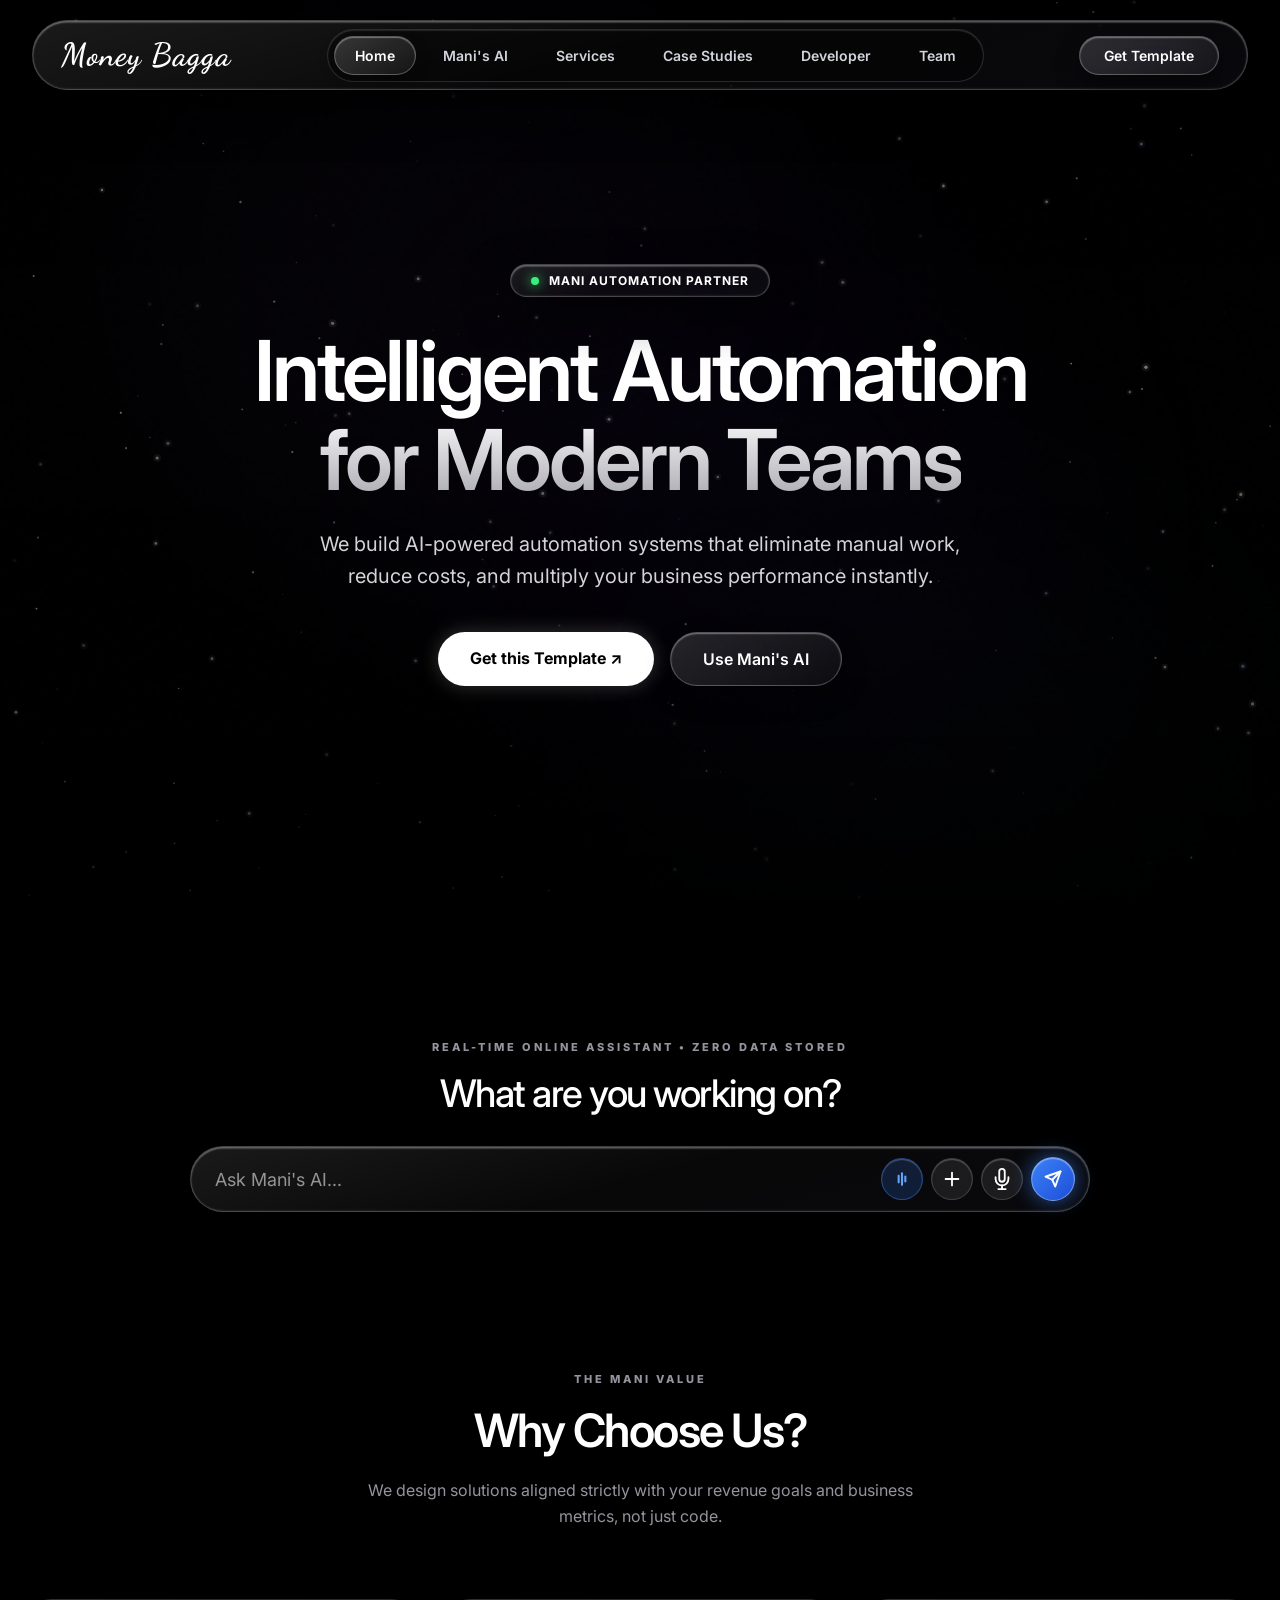
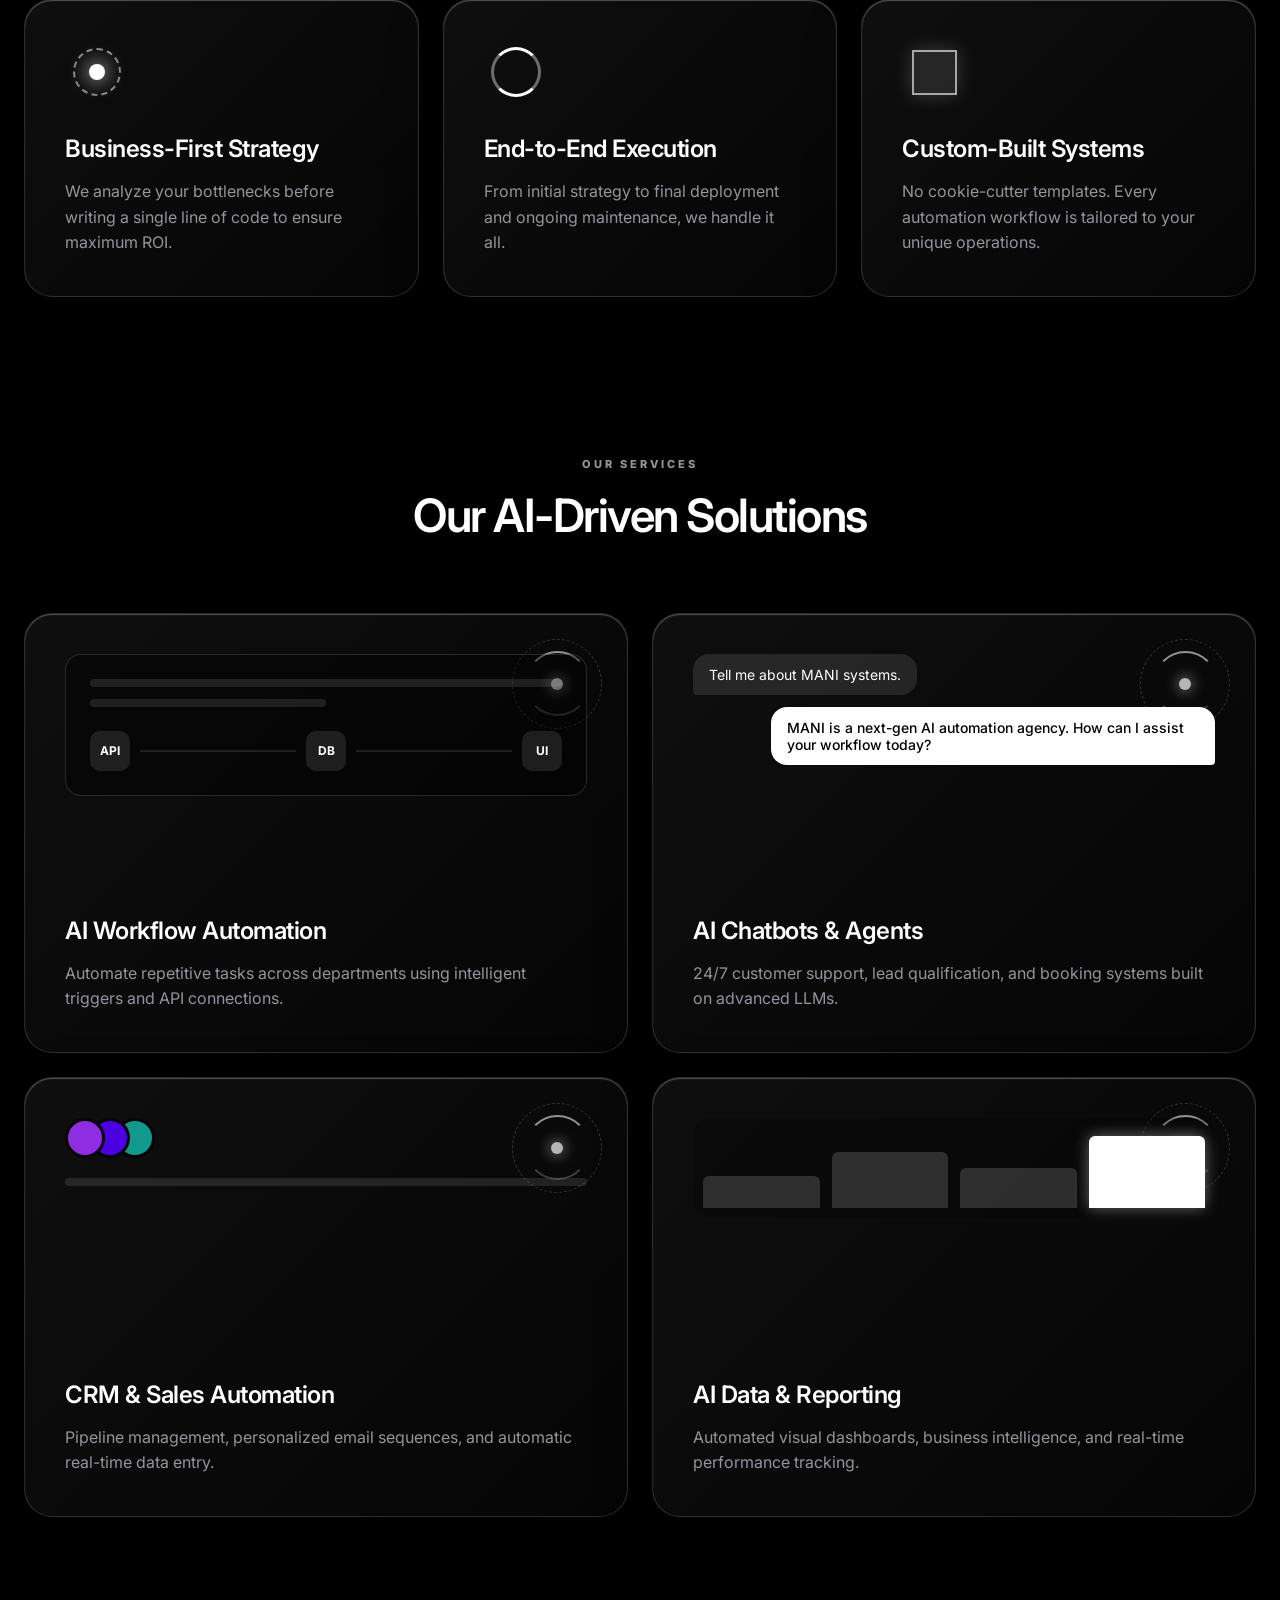
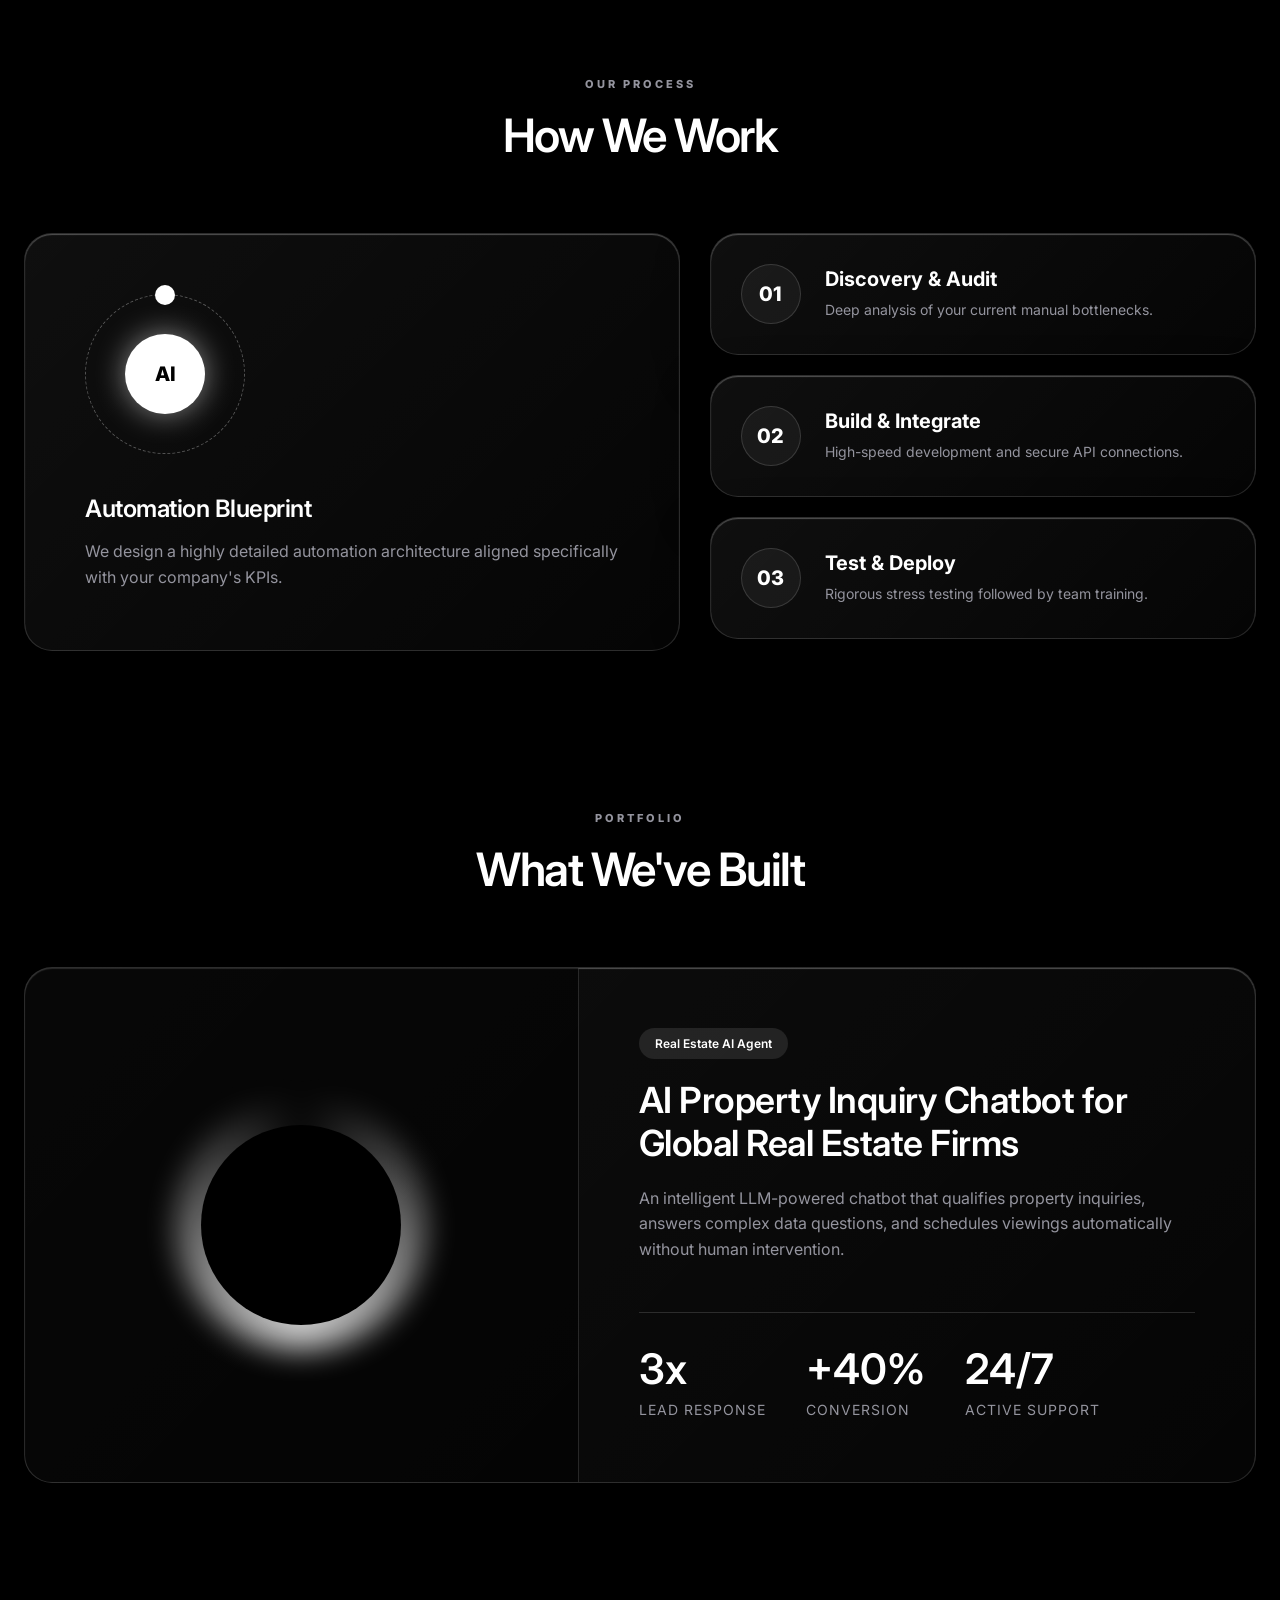
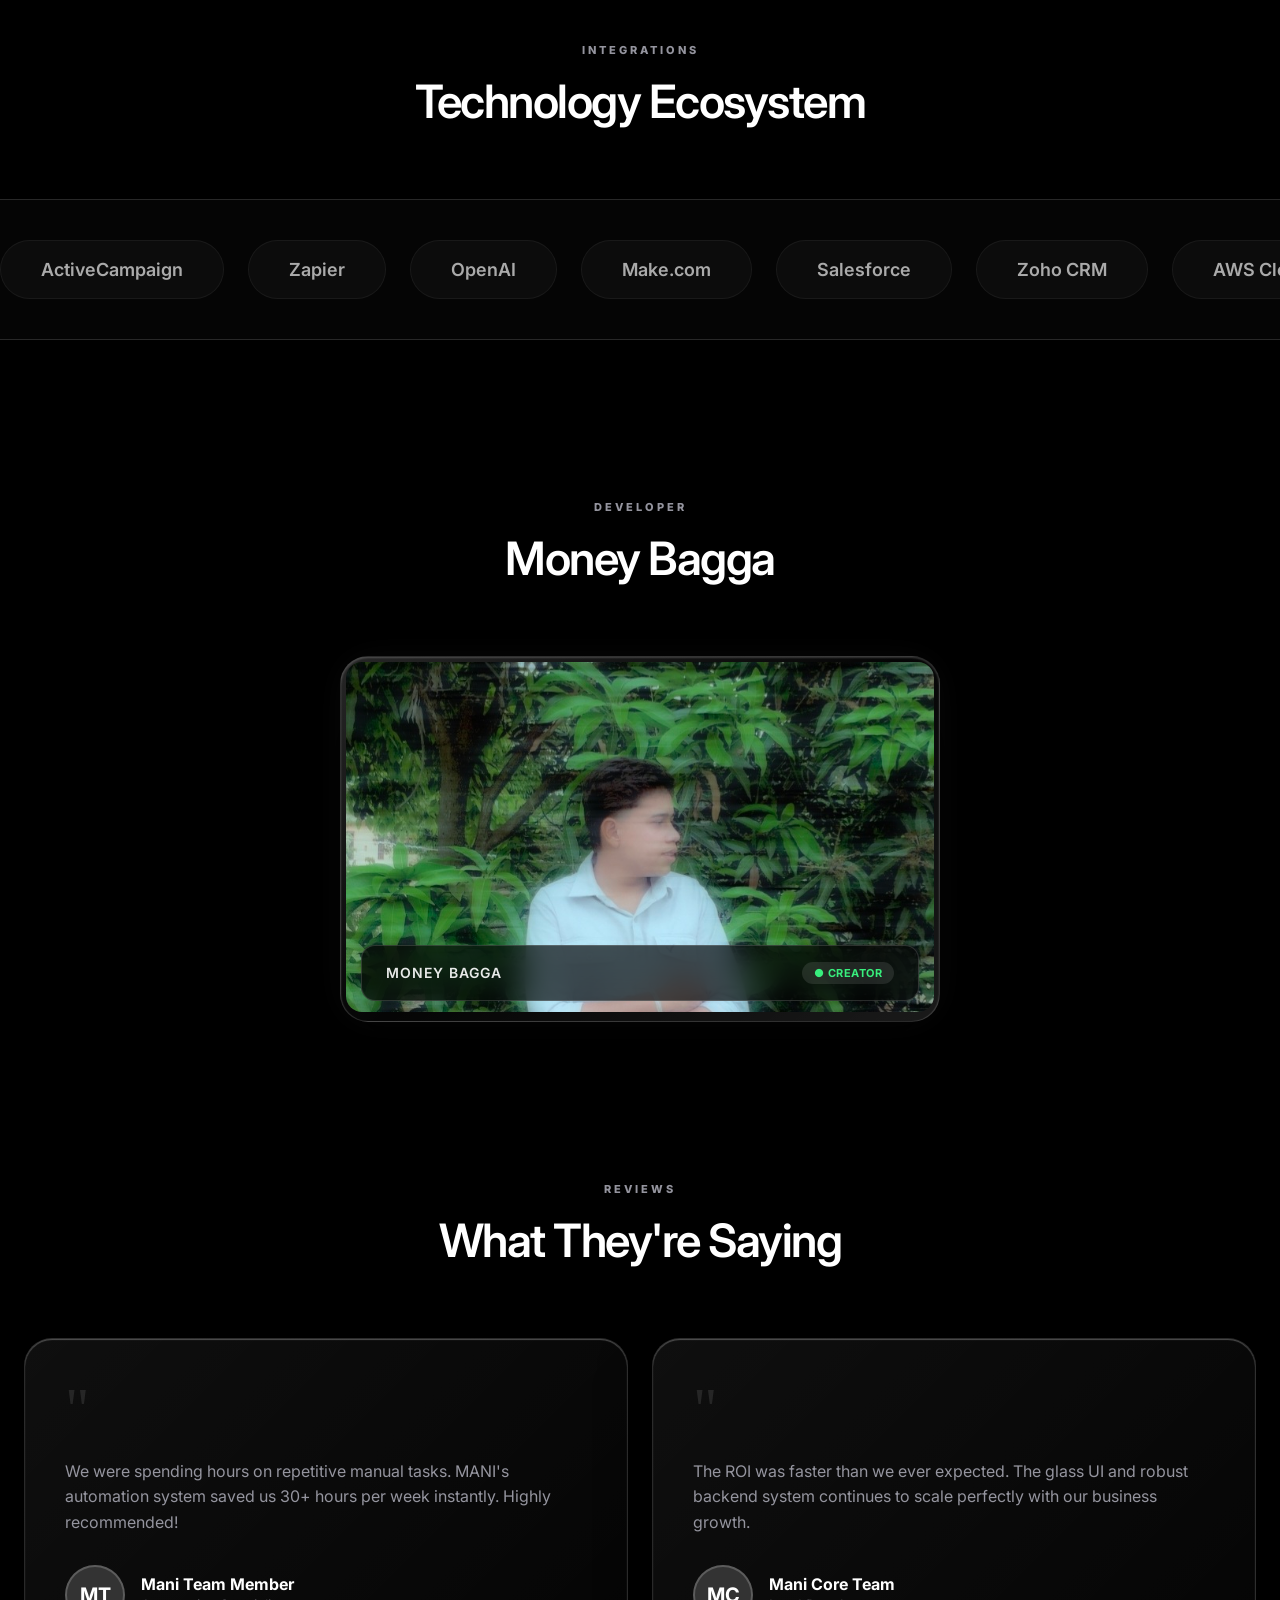
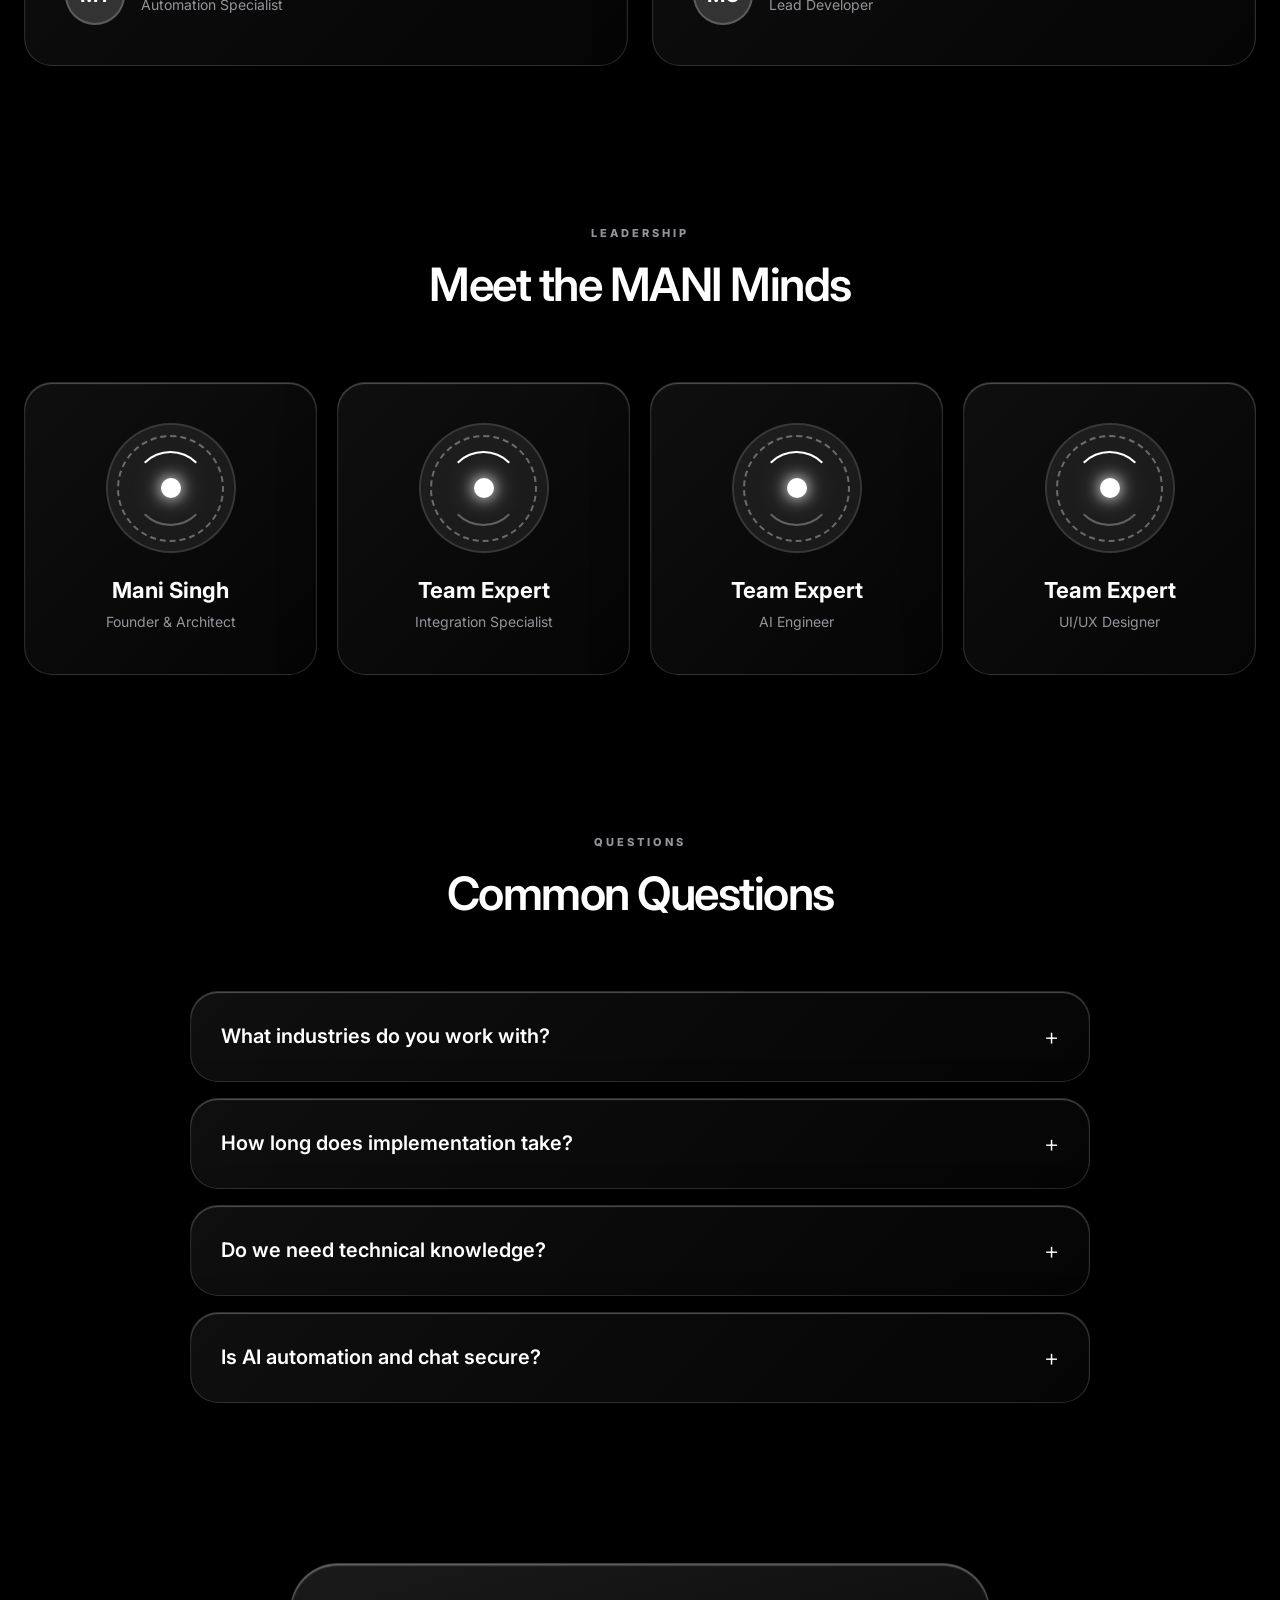
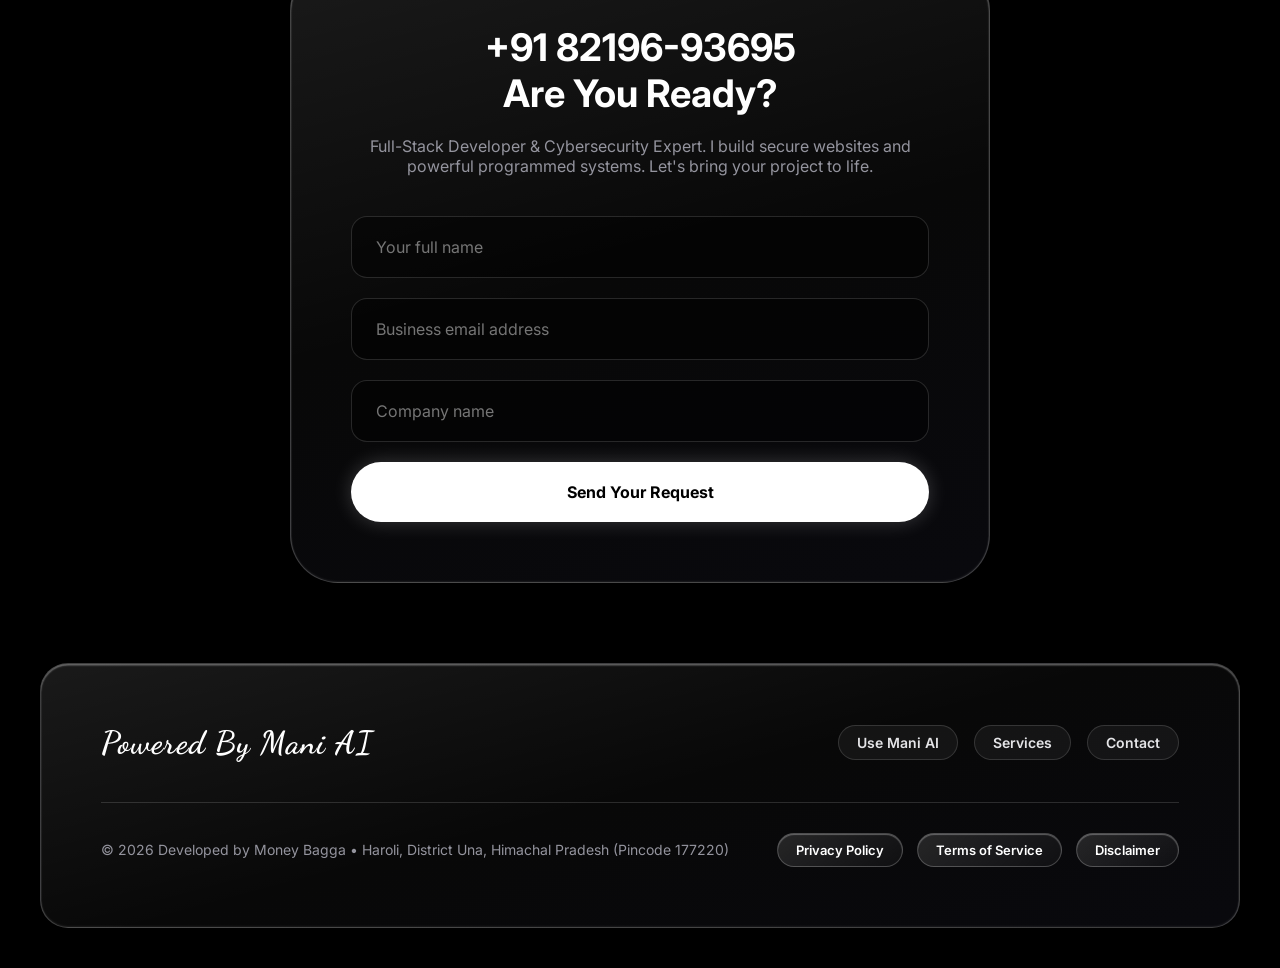
==== commit 5011d867: "Add files via upload" ====
--- a/index.html
+++ b/index.html
@@ -1,20 +1,21 @@
 <!DOCTYPE html>
 <html lang="en">
 <head> 
-    <meta name="google-site-verification" content="4Ox7EaaW9-ui-EIGCJFzJrdT1ZWg5zYJMpfkXLgm6gw" />
+    <meta name="google-site-verification" content="Or5JbtfQH0gGANckua64EHZYJ_xr-wmy5QeWB-W5O2w" />
     <meta charset="UTF-8">
     <meta name="viewport" content="width=device-width, initial-scale=1.0, maximum-scale=1.0, user-scalable=no">
-    <title>Mani AI - Himachal Pradesh's AI Platform</title>
-    <meta name="description" content="Mani AI is an advanced AI automation and chat platform proudly developed in Haroli, District Una, Himachal Pradesh, India.">
-    <meta name="keywords" content="MONEY BAGGA AI, AI Himachal Pradesh, Developer Haroli, Una AI Developer, AI Chatbot India, nexusmani.gt.tc">
+    <title>Mani AI - Himachal Pradesh's Advanced AI & Automation Platform</title>
+    <meta name="description" content="Mani AI is an advanced AI automation and real-time chat platform proudly developed by Money Bagga in Haroli, District Una, Himachal Pradesh, India.">
+    <meta name="keywords" content="Mani AI, Use AI, Money Bagga AI, manigamer.cv, AI Himachal Pradesh, Developer Haroli, Una AI Developer, AI Chatbot India">
     <meta name="author" content="MONEY BAGGA (Haroli, Una, HP)">
-    <link rel="canonical" href="https://nexusmani.gt.tc" />
+    <meta name="robots" content="index, follow, max-snippet:-1, max-image-preview:large, max-video-preview:-1">
+    <link rel="canonical" href="https://manigamer.cv/" />
 
     <!-- Open Graph / Social Media Meta Tags -->
     <meta property="og:type" content="website" />
     <meta property="og:title" content="Mani AI - Developed in Haroli, Una (Himachal Pradesh)" />
-    <meta property="og:description" content="Mani AI - India's local AI automation and chat platform created by a developer from Haroli, District Una, HP." />
-    <meta property="og:url" content="https://nexusmani.gt.tc" />
+    <meta property="og:description" content="Mani AI - India's local AI automation and real-time chat platform created by Money Bagga from Haroli, District Una, HP." />
+    <meta property="og:url" content="https://manigamer.cv/" />
     <meta property="og:site_name" content="Mani AI" />
 
     <!-- Fonts & Icons -->
@@ -22,26 +23,91 @@
     <link rel="icon" type="image/jpeg" href="images/aster.jpg">
     <link rel="apple-touch-icon" href="images/aster.jpg">
     
-    <!-- JSON-LD Structured Data -->
+    <!-- JSON-LD Structured Data for Google Search Sitelinks & Software Application -->
     <script type="application/ld+json">
     {
       "@context": "https://schema.org",
-      "@type": "SoftwareApplication",
-      "name": "Mani AI",
-      "url": "https://nexusmani.gt.tc",
-      "operatingSystem": "All",
-      "applicationCategory": "BusinessApplication",
-      "description": "Mani AI is an AI automation and chat platform developed by a developer from Haroli, District Una, Himachal Pradesh, India.",
-      "author": {
-        "@type": "Person",
-        "name": "Money Bagga",
-        "address": {
-          "@type": "PostalAddress",
-          "addressLocality": "Haroli",
-          "addressRegion": "District Una, Himachal Pradesh",
-          "addressCountry": "India"
+      "@graph": [
+        {
+          "@type": "WebSite",
+          "@id": "https://manigamer.cv/#website",
+          "url": "https://manigamer.cv/",
+          "name": "Mani AI",
+          "alternateName": ["Money Bagga AI", "Use AI", "Mani Gamer AI"],
+          "description": "Advanced AI automation and real-time chat platform developed in Haroli, District Una, Himachal Pradesh, India.",
+          "potentialAction": {
+            "@type": "SearchAction",
+            "target": "https://manigamer.cv/#mani-ai-chat?q={search_term_string}",
+            "query-input": "required name=search_term_string"
+          }
+        },
+        {
+          "@type": "SoftwareApplication",
+          "@id": "https://manigamer.cv/#app",
+          "name": "Mani AI",
+          "url": "https://manigamer.cv/",
+          "operatingSystem": "All",
+          "applicationCategory": "BusinessApplication",
+          "description": "Mani AI is an AI automation and chat platform developed by Money Bagga from Haroli, District Una, Himachal Pradesh, India.",
+          "offers": {
+            "@type": "Offer",
+            "price": "0",
+            "priceCurrency": "INR"
+          },
+          "author": {
+            "@type": "Person",
+            "name": "Money Bagga",
+            "address": {
+              "@type": "PostalAddress",
+              "addressLocality": "Haroli",
+              "addressRegion": "District Una, Himachal Pradesh",
+              "postalCode": "177220",
+              "addressCountry": "India"
+            }
+          }
+        },
+        {
+          "@type": "ItemList",
+          "name": "Main Site Navigation",
+          "itemListElement": [
+            {
+              "@type": "SiteNavigationElement",
+              "position": 1,
+              "name": "Use Mani's AI",
+              "description": "Chat online with Mani AI using voice, camera, and real-time screen sharing with zero data storage.",
+              "url": "https://manigamer.cv/#mani-ai-chat"
+            },
+            {
+              "@type": "SiteNavigationElement",
+              "position": 2,
+              "name": "AI Services",
+              "description": "Custom AI workflow automation, chatbots, CRM integration, and data reporting.",
+              "url": "https://manigamer.cv/#services"
+            },
+            {
+              "@type": "SiteNavigationElement",
+              "position": 3,
+              "name": "Case Studies",
+              "description": "Explore real-world AI automation projects and portfolio built by Money Bagga.",
+              "url": "https://manigamer.cv/#case-studies"
+            },
+            {
+              "@type": "SiteNavigationElement",
+              "position": 4,
+              "name": "Developer Profile",
+              "description": "Meet Money Bagga, Full-Stack Developer and Creator of Mani AI from Himachal Pradesh.",
+              "url": "https://manigamer.cv/#gallery"
+            },
+            {
+              "@type": "SiteNavigationElement",
+              "position": 5,
+              "name": "Privacy Policy",
+              "description": "Read our strict privacy policy, zero data retention guarantee, and Google AdSense disclosures.",
+              "url": "https://manigamer.cv/#privacy-policy"
+            }
+          ]
         }
-      }
+      ]
     }
     </script>
 
@@ -50,136 +116,6 @@
 
     <!-- Connected External CSS -->
     <link rel="stylesheet" href="style.css">
-
-    <!-- Fix Scroll Blur, 3-Dot Menu & Clean Multi-Page Layout -->
-    <style>
-        /* 1. Fix Scroll Blur: Once seen, stay 100% sharp & fixed on scroll up/down */
-        .reveal-up.seen:not(.active),
-        .reveal-up.active,
-        .reveal-up.seen {
-            opacity: 1 !important;
-            transform: translateY(0) !important;
-            filter: blur(0px) !important;
-        }
-
-        /* 2. Make 3-Dot/Line Menu Button Visible on All Screens for Clean Navigation */
-        .navbar .nav-links {
-            display: none !important;
-        }
-        .navbar .mobile-menu-btn {
-            display: flex !important;
-            background: rgba(255, 255, 255, 0.08);
-            border: 1px solid rgba(255, 255, 255, 0.16);
-            border-radius: 50%;
-            width: 44px;
-            height: 44px;
-            transition: all 0.25s ease;
-        }
-        .navbar .mobile-menu-btn:hover {
-            background: rgba(255, 255, 255, 0.18);
-            transform: scale(1.06);
-        }
-
-        /* 3. Clean 3-Dot Menu Overlay Styling */
-        .mobile-nav-overlay {
-            gap: 12px !important;
-            padding: 20px;
-            overflow-y: auto;
-        }
-        .mobile-nav-overlay a {
-            font-size: 19px !important;
-            padding: 12px 32px !important;
-            width: 100%;
-            max-width: 320px;
-            text-align: center;
-            background: rgba(255, 255, 255, 0.03);
-            border: 1px solid rgba(255, 255, 255, 0.08) !important;
-        }
-        .mobile-nav-overlay a.active,
-        .mobile-nav-overlay a:hover {
-            background: rgba(255, 255, 255, 0.14) !important;
-            border-color: rgba(255, 255, 255, 0.3) !important;
-        }
-
-        /* 4. Separate Page Views */
-        .site-page-view {
-            display: none;
-            animation: cleanFadeIn 0.35s ease forwards;
-        }
-        .site-page-view.active-page {
-            display: block;
-        }
-        @keyframes cleanFadeIn {
-            from { opacity: 0; transform: translateY(10px); }
-            to { opacity: 1; transform: translateY(0); }
-        }
-        .subpage-top-spacer {
-            padding-top: 120px;
-        }
-
-        /* 5. Clean Content Card for About & AdSense Policy */
-        .clean-doc-card {
-            padding: 40px;
-            line-height: 1.75;
-            color: #d1d5db;
-            font-size: 15px;
-            max-width: 900px;
-            margin: 0 auto 30px auto;
-        }
-        .clean-doc-card h3 {
-            color: #ffffff;
-            font-size: 22px;
-            margin-top: 24px;
-            margin-bottom: 10px;
-        }
-        .clean-doc-card h3:first-child {
-            margin-top: 0;
-        }
-        .clean-doc-card p {
-            margin-bottom: 14px;
-            color: var(--text-dim);
-        }
-        .clean-doc-card ul {
-            margin: 10px 0 18px 20px;
-            color: var(--text-dim);
-        }
-        .clean-doc-card li {
-            margin-bottom: 6px;
-        }
-
-        /* 6. Minimal Bottom AdSense Bar */
-        .clean-footer-links {
-            display: flex;
-            flex-wrap: wrap;
-            gap: 18px;
-            align-items: center;
-        }
-        .clean-footer-links a {
-            color: var(--text-dim);
-            text-decoration: none;
-            font-size: 13px;
-            font-weight: 500;
-            transition: color 0.2s ease;
-            cursor: pointer;
-        }
-        .clean-footer-links a:hover {
-            color: #ffffff;
-        }
-
-        @media screen and (max-width: 768px) {
-            .clean-doc-card {
-                padding: 24px 18px;
-                font-size: 14px;
-            }
-            .subpage-top-spacer {
-                padding-top: 90px;
-            }
-            .clean-footer-links {
-                justify-content: center;
-                gap: 14px;
-            }
-        }
-    </style>
 </head>
 <body>
     <div id="toastContainer" class="toast-container"></div>
@@ -195,376 +131,454 @@
         <div class="noise-texture"></div>
     </div>
 
-    <!-- 3-DOT / 3-LINE MENU OVERLAY (Opens All Separate Pages Cleanly) -->
+    <!-- Mobile Navigation Overlay -->
     <div id="mobileNavOverlay" class="mobile-nav-overlay">
         <button class="mobile-nav-close" id="mobileNavClose">&times;</button>
-        <a href="#home" class="mobile-page-link active" onclick="openSitePage('page-home', this); return false;">Home (Mani's AI)</a>
-        <a href="#services" class="mobile-page-link" onclick="openSitePage('page-services', this); return false;">AI Services & Process</a>
-        <a href="#case-studies" class="mobile-page-link" onclick="openSitePage('page-cases', this); return false;">Case Studies</a>
-        <a href="#reviews" class="mobile-page-link" onclick="openSitePage('page-reviews', this); return false;">Reviews & FAQ</a>
-        <a href="#about" class="mobile-page-link" onclick="openSitePage('page-about', this); return false;">About Us</a>
-        <a href="#privacy" class="mobile-page-link" onclick="openSitePage('page-privacy', this); return false;">Privacy & Terms</a>
-        <a href="#contact" class="mobile-page-link" onclick="openSitePage('page-contact', this); return false;">Contact Us</a>
+        <a href="#home" class="active" onclick="closeMobileNav()">Home</a>
+        <a href="#mani-ai-chat" onclick="closeMobileNav()">Mani's AI</a>
+        <a href="#services" onclick="closeMobileNav()">Services</a>
+        <a href="#case-studies" onclick="closeMobileNav()">Case Studies</a>
+        <a href="#gallery" onclick="closeMobileNav()">Developer</a>
+        <a href="#team" onclick="closeMobileNav()">Team</a>
+        <a href="#privacy-policy" onclick="closeMobileNav()">Privacy Policy</a>
+        <a href="#contact" onclick="closeMobileNav()">Get Template</a>
     </div>
 
     <!-- Main Website Wrap -->
     <div id="mainWebsite">
         <div class="navbar-wrapper">
-            <nav class="iphone-glass navbar">
+            <nav class="iphone-glass expo-glass-effect navbar" aria-label="Main Navigation">
                 <a id="secretLoginTrigger" class="logo">Money Bagga</a>
-                <div style="display: flex; align-items: center; gap: 12px;">
-                    <a href="#contact" class="btn-glass" style="padding: 10px 22px; font-size: 14px;" onclick="openSitePage('page-contact'); return false;">Get Template</a>
-                    <button class="mobile-menu-btn" id="mobileMenuBtn" aria-label="Open Menu" title="Open Pages Menu">
-                        <svg width="24" height="24" viewBox="0 0 24 24" fill="none" stroke="currentColor" stroke-width="2.5" stroke-linecap="round"><line x1="3" y1="6" x2="21" y2="6"/><line x1="3" y1="12" x2="21" y2="12"/><line x1="3" y1="18" x2="21" y2="18"/></svg>
-                    </button>
-                </div>
+                <div class="nav-links">
+                    <a href="#home" class="nav-btn active">Home</a>
+                    <a href="#mani-ai-chat" class="nav-btn">Mani's AI</a>
+                    <a href="#services" class="nav-btn">Services</a>
+                    <a href="#case-studies" class="nav-btn">Case Studies</a>
+                    <a href="#gallery" class="nav-btn">Developer</a>
+                    <a href="#team" class="nav-btn">Team</a>
+                </div>
+                <a href="#contact" class="btn-glass expo-glass-btn" style="padding: 10px 24px; font-size: 14px;">Get Template</a>
+                <button class="mobile-menu-btn" id="mobileMenuBtn" aria-label="Open Menu">
+                    <svg width="26" height="26" viewBox="0 0 24 24" fill="none" stroke="currentColor" stroke-width="2.5" stroke-linecap="round"><line x1="3" y1="6" x2="21" y2="6"/><line x1="3" y1="12" x2="21" y2="12"/><line x1="3" y1="18" x2="21" y2="18"/></svg>
+                </button>
             </nav>
         </div>
 
         <main class="desktop-wrapper">
 
-            <!-- =================================================================
-                 PAGE 1: FRONT PAGE (VIDEO HERO + AI SEARCH ENGINE + DEVELOPER PHOTO)
-                 ================================================================= -->
-            <div id="page-home" class="site-page-view active-page">
-
-                <!-- HERO SECTION (with Background Video) -->
-                <section class="hero">
-                    <div class="hero-video-bg">
-                        <video autoplay muted loop playsinline id="hero-video">
-                            <source src="images/hero-bg.mp4" type="video/mp4">
-                        </video>
-                        <div class="hero-video-overlay"></div>
-                    </div>
-
-                    <div class="hero-content">
-                        <div class="iphone-glass hero-badge">
-                            <span class="pulse-dot"></span> MANI AUTOMATION PARTNER
-                        </div>
-                        <h1>Intelligent Automation<br><span class="text-gradient">for Modern Teams</span></h1>
-                        <p>We build AI-powered automation systems that eliminate manual work, reduce costs, and multiply your business performance instantly.</p>
-                        <div class="hero-buttons">
-                            <a href="#contact" class="btn-white" onclick="openSitePage('page-contact'); return false;">Get this Template ↗</a>
-                            <a href="#mani-ai-chat" class="btn-glass">Work with Us</a>
-                        </div>
-                    </div>
-                </section>
-
-                <!-- AI Chat / Search Engine Section -->
-                <section id="mani-ai-chat" class="section-padding reveal-up active" style="max-width: 900px; margin: 0 auto; padding-top: 110px; position: relative;">
-                    <div class="center-title" style="margin-bottom: 30px;">
-                        <h2 style="font-size: 38px; font-weight: 500;">What are you working on?</h2>
-                    </div>
-
-                    <!-- Live Camera / Screen Share View UI -->
-                    <div id="live-camera-container" style="display: none; position: relative; width: 100%; max-width: 600px; margin: 0 auto 20px auto; border-radius: 24px; overflow: hidden; border: 2px solid rgba(56, 189, 248, 0.5); box-shadow: 0 10px 40px rgba(0,0,0,0.6); z-index: 100; background: #000;">
-                        <video id="webcam-video" autoplay playsinline muted style="width: 100%; height: auto; max-height: 400px; object-fit: cover; display: block; border-radius: 24px;"></video>
-                        <div style="position: absolute; bottom: 15px; left: 0; width: 100%; display: flex; justify-content: center; z-index: 10;">
-                            <button id="switch-camera-btn" style="background: rgba(0,0,0,0.6); border: 1px solid rgba(255,255,255,0.2); color: white; border-radius: 30px; padding: 10px 20px; font-size: 14px; font-weight: 600; cursor: pointer; backdrop-filter: blur(10px); display: flex; align-items: center; gap: 8px;">
-                                <svg width="18" height="18" viewBox="0 0 24 24" fill="none" stroke="currentColor" stroke-width="2"><path d="M20 9v11a2 2 0 0 1-2 2H6a2 2 0 0 1-2-2V9"/><path d="M9 22V12h6v10M2 10.6L12 2l10 8.6"/></svg> Swap Camera
+            <!-- HERO SECTION (with Background Video) -->
+            <section id="home" class="hero">
+                <!-- VIDEO BACKGROUND: Put your MP4 file as images/hero-bg.mp4 -->
+                <div class="hero-video-bg">
+                    <video autoplay muted loop playsinline id="hero-video">
+                        <source src="images/hero-bg.mp4" type="video/mp4">
+                    </video>
+                    <div class="hero-video-overlay"></div>
+                </div>
+
+                <div class="hero-content">
+                    <div class="iphone-glass expo-glass-effect hero-badge">
+                        <span class="pulse-dot"></span> MANI AUTOMATION PARTNER
+                    </div>
+                    <h1>Intelligent Automation<br><span class="text-gradient">for Modern Teams</span></h1>
+                    <p>We build AI-powered automation systems that eliminate manual work, reduce costs, and multiply your business performance instantly.</p>
+                    <div class="hero-buttons">
+                        <a href="#contact" class="btn-white">Get this Template ↗</a>
+                        <a href="#mani-ai-chat" class="btn-glass expo-glass-btn">Use Mani's AI</a>
+                    </div>
+                </div>
+            </section>
+
+            <!-- AI Chat / Search Engine Section -->
+            <section id="mani-ai-chat" class="section-padding reveal-up" style="max-width: 900px; margin: 0 auto; padding-top: 140px; position: relative;">
+                <div class="center-title" style="margin-bottom: 30px;">
+                    <span class="tagline">Real-Time Online Assistant • Zero Data Stored</span>
+                    <h2 style="font-size: 38px; font-weight: 500;">What are you working on?</h2>
+                </div>
+
+                <!-- Live Camera / Screen Share View UI -->
+                <div id="live-camera-container" class="expo-glass-effect" style="display: none; position: relative; width: 100%; max-width: 600px; margin: 0 auto 20px auto; border-radius: 24px; overflow: hidden; border: 2px solid rgba(56, 189, 248, 0.5); box-shadow: 0 10px 40px rgba(0,0,0,0.6); z-index: 100; background: #000;">
+                    <video id="webcam-video" autoplay playsinline muted style="width: 100%; height: auto; max-height: 400px; object-fit: cover; display: block; border-radius: 24px;"></video>
+                    <div style="position: absolute; bottom: 15px; left: 0; width: 100%; display: flex; justify-content: center; z-index: 10;">
+                        <button id="switch-camera-btn" class="expo-glass-btn" style="background: rgba(0,0,0,0.6); border: 1px solid rgba(255,255,255,0.2); color: white; border-radius: 30px; padding: 10px 20px; font-size: 14px; font-weight: 600; cursor: pointer; backdrop-filter: blur(10px); display: flex; align-items: center; gap: 8px;">
+                            <svg width="18" height="18" viewBox="0 0 24 24" fill="none" stroke="currentColor" stroke-width="2"><path d="M20 9v11a2 2 0 0 1-2 2H6a2 2 0 0 1-2-2V9"/><path d="M9 22V12h6v10M2 10.6L12 2l10 8.6"/></svg> Swap Camera
+                        </button>
+                    </div>
+                    <button id="close-camera-btn" style="position: absolute; top: 15px; right: 15px; background: rgba(0,0,0,0.6); color: white; border: 1px solid rgba(255,255,255,0.2); width: 36px; height: 36px; border-radius: 50%; cursor: pointer; backdrop-filter: blur(10px); display: flex; justify-content: center; align-items: center; z-index: 10;">
+                        <svg width="18" height="18" viewBox="0 0 24 24" fill="none" stroke="currentColor" stroke-width="2"><line x1="18" y1="6" x2="6" y2="18"></line><line x1="6" y1="6" x2="18" y2="18"></line></svg>
+                    </button>
+                </div>
+
+                <!-- Chat Output Screen Container (Expo Glass Box) -->
+                <div id="chat-box-wrapper" class="chat-box-wrapper expo-glass-effect">
+                    <div id="ai-chat-history" style="display: flex; flex-direction: column; gap: 18px; max-height: 420px; overflow-y: auto; padding: 10px; scroll-behavior: smooth;"></div>
+                    <button id="scroll-bottom-btn" title="Scroll Down" style="display: none; position: absolute; bottom: 20px; right: 20px; background: rgba(255,255,255,0.15); border: 1px solid var(--glass-border); color: #fff; border-radius: 50%; width: 38px; height: 38px; cursor: pointer; backdrop-filter: blur(10px); align-items: center; justify-content: center; z-index: 10;">
+                        <svg width="20" height="20" viewBox="0 0 24 24" fill="none" stroke="currentColor" stroke-width="2.5"><path d="M12 5v14M19 12l-7 7-7-7"/></svg>
+                    </button>
+                </div>
+
+                <!-- Attached Media Preview Bar -->
+                <div id="media-preview-container" class="expo-glass-effect" style="display: none; align-items: center; gap: 12px; margin-bottom: 15px; padding: 10px 18px; border-radius: 16px; width: fit-content;">
+                    <img id="preview-img" src="" alt="Preview" style="width: 48px; height: 48px; object-fit: cover; border-radius: 10px;">
+                    <span id="preview-label" style="font-size: 13px; color: var(--text-dim);">Media attached</span>
+                    <button id="remove-preview-btn" style="background: none; border: none; color: #ff6b6b; font-size: 20px; cursor: pointer; margin-left: 10px;">&times;</button>
+                </div>
+
+                <!-- LIVE ORB UI (GEMINI GOLA STYLE: Camera + Screen Share + Gemini Gola + Mic + Close) -->
+                <div id="live-orb-ui" class="live-orb-overlay expo-glass-effect">
+                    <button id="gola-cam-btn" class="orb-round-btn" title="Camera On/Off">
+                        <svg width="22" height="22" viewBox="0 0 24 24" fill="none" stroke="currentColor" stroke-width="2" stroke-linecap="round" stroke-linejoin="round">
+                            <rect x="2" y="5" width="14" height="14" rx="4" ry="4"></rect>
+                            <line x1="19" y1="9" x2="19" y2="15"></line>
+                        </svg>
+                    </button>
+
+                    <button id="gola-screen-btn" class="orb-round-btn" title="Share Screen">
+                        <svg width="22" height="22" viewBox="0 0 24 24" fill="none" stroke="currentColor" stroke-width="2" stroke-linecap="round" stroke-linejoin="round">
+                            <rect x="3" y="4" width="18" height="16" rx="5" ry="5"></rect>
+                            <line x1="12" y1="16" x2="12" y2="8"></line>
+                            <polyline points="8.5 11.5 12 8 15.5 11.5"></polyline>
+                        </svg>
+                    </button>
+
+                    <div class="jamni-gola"></div>
+
+                    <button id="gola-mic-btn" class="orb-round-btn" title="Mute/Unmute Mic">
+                        <svg id="gola-mic-icon" width="22" height="22" viewBox="0 0 24 24" fill="none" stroke="currentColor" stroke-width="2" stroke-linecap="round" stroke-linejoin="round">
+                            <path d="M12 1a3 3 0 0 0-3 3v8a3 3 0 0 0 6 0V4a3 3 0 0 0-3-3z"></path>
+                            <path d="M19 10v2a7 7 0 0 1-14 0v-2"></path>
+                            <line x1="12" y1="19" x2="12" y2="23"></line>
+                        </svg>
+                    </button>
+
+                    <button id="gola-close-btn" class="orb-round-btn" title="Close Live Mode">
+                        <svg width="22" height="22" viewBox="0 0 24 24" fill="none" stroke="currentColor" stroke-width="2.5" stroke-linecap="round" stroke-linejoin="round">
+                            <line x1="18" y1="6" x2="6" y2="18"></line>
+                            <line x1="6" y1="6" x2="18" y2="18"></line>
+                        </svg>
+                    </button>
+                </div>
+
+                <canvas id="capture-canvas" style="display: none;"></canvas>
+                <input type="file" id="input-file-camera" accept="image/*" capture="environment" style="display:none;">
+                <input type="file" id="input-file-gallery" accept="image/*" style="display:none;">
+
+                <!-- PLUS BUTTON DROPDOWN MENU (Camera + Gallery + Share Screen) -->
+                <div id="plus-popover-menu" class="plus-popover-menu expo-glass-effect">
+                    <button class="plus-menu-item" id="opt-camera">
+                        <svg width="18" height="18" viewBox="0 0 24 24" fill="none" stroke="currentColor" stroke-width="2"><path d="M23 19a2 2 0 0 1-2 2H3a2 2 0 0 1-2-2V8a2 2 0 0 1 2-2h4l2-3h6l2 3h4a2 2 0 0 1 2 2z"/><circle cx="12" cy="13" r="4"/></svg>
+                        Camera
+                    </button>
+                    <button class="plus-menu-item" id="opt-gallery">
+                        <svg width="18" height="18" viewBox="0 0 24 24" fill="none" stroke="currentColor" stroke-width="2"><rect x="3" y="3" width="18" height="18" rx="2" ry="2"/><circle cx="8.5" cy="8.5" r="1.5"/><polyline points="21 15 16 10 5 21"/></svg>
+                        Gallery
+                    </button>
+                    <button class="plus-menu-item" id="opt-screenshare">
+                        <svg width="18" height="18" viewBox="0 0 24 24" fill="none" stroke="currentColor" stroke-width="2"><rect x="3" y="4" width="18" height="16" rx="4" ry="4"/><line x1="12" y1="16" x2="12" y2="8"/><polyline points="8.5 11.5 12 8 15.5 11.5"/></svg>
+                        Share Screen
+                    </button>
+                </div>
+
+                <!-- SEARCH ENGINE INPUT CAPSULE (EXPO GLASS EFFECT) -->
+                <div class="search-capsule-outer">
+                    <div class="iphone-glass expo-glass-effect search-bar-container">
+                        <input type="text" id="ai-chat-input" class="search-engine-input" placeholder="Ask Mani's AI...">
+                        <div class="search-buttons-row">
+                            <!-- LIVE BUTTON -->
+                            <button id="btn-live-toggle" class="live-wave-btn" title="Live Mode Toggle">
+                                <svg width="20" height="20" viewBox="0 0 24 24" fill="none" stroke-width="2.5" stroke-linecap="round"><line x1="8" y1="8" x2="8" y2="16"></line><line x1="12" y1="5" x2="12" y2="19"></line><line x1="16" y1="9" x2="16" y2="15"></line></svg>
+                            </button>
+                            <!-- PLUS BUTTON -->
+                            <button id="btn-gallery-plus" class="search-icon-btn" title="Attach Media">
+                                <svg width="22" height="22" viewBox="0 0 24 24" fill="none" stroke="currentColor" stroke-width="2" stroke-linecap="round" stroke-linejoin="round"><line x1="12" y1="5" x2="12" y2="19"></line><line x1="5" y1="12" x2="19" y2="12"></line></svg>
+                            </button>
+                            <!-- MIC BUTTON -->
+                            <button id="btn-mic" class="search-icon-btn" title="Voice Search">
+                                <svg width="22" height="22" viewBox="0 0 24 24" fill="none" stroke="currentColor" stroke-width="2" stroke-linecap="round" stroke-linejoin="round"><path d="M12 1a3 3 0 0 0-3 3v8a3 3 0 0 0 6 0V4a3 3 0 0 0-3-3z"></path><path d="M19 10v2a7 7 0 0 1-14 0v-2"></path><line x1="12" y1="19" x2="12" y2="23"></line><line x1="8" y1="23" x2="16" y2="23"></line></svg>
+                            </button>
+                            <!-- SEND BUTTON -->
+                            <button id="send-ai-btn" title="Send Prompt">
+                                <svg width="18" height="18" viewBox="0 0 24 24" fill="none" stroke="currentColor" stroke-width="2.5" stroke-linecap="round" stroke-linejoin="round"><line x1="22" y1="2" x2="11" y2="13"></line><polygon points="22 2 15 22 11 13 2 9 22 2"></polygon></svg>
                             </button>
                         </div>
-                        <button id="close-camera-btn" style="position: absolute; top: 15px; right: 15px; background: rgba(0,0,0,0.6); color: white; border: 1px solid rgba(255,255,255,0.2); width: 36px; height: 36px; border-radius: 50%; cursor: pointer; backdrop-filter: blur(10px); display: flex; justify-content: center; align-items: center; z-index: 10;">
-                            <svg width="18" height="18" viewBox="0 0 24 24" fill="none" stroke="currentColor" stroke-width="2"><line x1="18" y1="6" x2="6" y2="18"></line><line x1="6" y1="6" x2="18" y2="18"></line></svg>
+                    </div>
+                    <div id="live-tools-panel" class="iphone-glass expo-glass-effect" style="display: none; padding: 14px 24px; border-radius: 20px; align-items: center; justify-content: center; gap: 12px; flex-wrap: wrap; width: 100%; margin-top: 6px;">
+                        <button id="btn-clear" style="background: rgba(255,80,80,0.15); border: 1px solid rgba(255,80,80,0.3); color: #ff6b6b; padding: 10px 20px; border-radius: 30px; cursor: pointer; display: flex; align-items: center; gap: 8px; font-size: 14px; font-weight: 600; transition: all 0.2s;">
+                            <svg width="18" height="18" viewBox="0 0 24 24" fill="none" stroke="currentColor" stroke-width="2"><line x1="18" y1="6" x2="6" y2="18"/><line x1="6" y1="6" x2="18" y2="18"/></svg>
+                            Clear Chat
                         </button>
                     </div>
-
-                    <!-- Chat Output Screen Container -->
-                    <div id="chat-box-wrapper" class="chat-box-wrapper">
-                        <div id="ai-chat-history" style="display: flex; flex-direction: column; gap: 18px; max-height: 420px; overflow-y: auto; padding: 10px; scroll-behavior: smooth;"></div>
-                        <button id="scroll-bottom-btn" title="Scroll Down" style="display: none; position: absolute; bottom: 20px; right: 20px; background: rgba(255,255,255,0.15); border: 1px solid var(--glass-border); color: #fff; border-radius: 50%; width: 38px; height: 38px; cursor: pointer; backdrop-filter: blur(10px); align-items: center; justify-content: center; z-index: 10;">
-                            <svg width="20" height="20" viewBox="0 0 24 24" fill="none" stroke="currentColor" stroke-width="2.5"><path d="M12 5v14M19 12l-7 7-7-7"/></svg>
-                        </button>
-                    </div>
-
-                    <!-- Attached Media Preview Bar -->
-                    <div id="media-preview-container" style="display: none; align-items: center; gap: 12px; margin-bottom: 15px; padding: 10px 18px; background: rgba(255,255,255,0.05); border-radius: 16px; border: 1px solid var(--glass-border); width: fit-content;">
-                        <img id="preview-img" src="" style="width: 48px; height: 48px; object-fit: cover; border-radius: 10px;">
-                        <span id="preview-label" style="font-size: 13px; color: var(--text-dim);">Media attached</span>
-                        <button id="remove-preview-btn" style="background: none; border: none; color: #ff6b6b; font-size: 20px; cursor: pointer; margin-left: 10px;">&times;</button>
-                    </div>
-
-                    <!-- LIVE ORB UI -->
-                    <div id="live-orb-ui" class="live-orb-overlay">
-                        <button id="gola-cam-btn" class="orb-round-btn" title="Camera On/Off">
-                            <svg width="22" height="22" viewBox="0 0 24 24" fill="none" stroke="currentColor" stroke-width="2" stroke-linecap="round" stroke-linejoin="round">
-                                <rect x="2" y="5" width="14" height="14" rx="4" ry="4"></rect>
-                                <line x1="19" y1="9" x2="19" y2="15"></line>
-                            </svg>
-                        </button>
-
-                        <button id="gola-screen-btn" class="orb-round-btn" title="Share Screen">
-                            <svg width="22" height="22" viewBox="0 0 24 24" fill="none" stroke="currentColor" stroke-width="2" stroke-linecap="round" stroke-linejoin="round">
-                                <rect x="3" y="4" width="18" height="16" rx="5" ry="5"></rect>
-                                <line x1="12" y1="16" x2="12" y2="8"></line>
-                                <polyline points="8.5 11.5 12 8 15.5 11.5"></polyline>
-                            </svg>
-                        </button>
-
-                        <div class="jamni-gola"></div>
-
-                        <button id="gola-mic-btn" class="orb-round-btn" title="Mute/Unmute Mic">
-                            <svg id="gola-mic-icon" width="22" height="22" viewBox="0 0 24 24" fill="none" stroke="currentColor" stroke-width="2" stroke-linecap="round" stroke-linejoin="round">
-                                <path d="M12 1a3 3 0 0 0-3 3v8a3 3 0 0 0 6 0V4a3 3 0 0 0-3-3z"></path>
-                                <path d="M19 10v2a7 7 0 0 1-14 0v-2"></path>
-                                <line x1="12" y1="19" x2="12" y2="23"></line>
-                            </svg>
-                        </button>
-
-                        <button id="gola-close-btn" class="orb-round-btn" title="Close Live Mode">
-                            <svg width="22" height="22" viewBox="0 0 24 24" fill="none" stroke="currentColor" stroke-width="2.5" stroke-linecap="round" stroke-linejoin="round">
-                                <line x1="18" y1="6" x2="6" y2="18"></line>
-                                <line x1="6" y1="6" x2="18" y2="18"></line>
-                            </svg>
-                        </button>
-                    </div>
-
-                    <canvas id="capture-canvas" style="display: none;"></canvas>
-                    <input type="file" id="input-file-camera" accept="image/*" capture="environment" style="display:none;">
-                    <input type="file" id="input-file-gallery" accept="image/*" style="display:none;">
-
-                    <!-- PLUS BUTTON DROPDOWN MENU -->
-                    <div id="plus-popover-menu" class="plus-popover-menu">
-                        <button class="plus-menu-item" id="opt-camera">
-                            <svg width="18" height="18" viewBox="0 0 24 24" fill="none" stroke="currentColor" stroke-width="2"><path d="M23 19a2 2 0 0 1-2 2H3a2 2 0 0 1-2-2V8a2 2 0 0 1 2-2h4l2-3h6l2 3h4a2 2 0 0 1 2 2z"/><circle cx="12" cy="13" r="4"/></svg>
-                            Camera
-                        </button>
-                        <button class="plus-menu-item" id="opt-gallery">
-                            <svg width="18" height="18" viewBox="0 0 24 24" fill="none" stroke="currentColor" stroke-width="2"><rect x="3" y="3" width="18" height="18" rx="2" ry="2"/><circle cx="8.5" cy="8.5" r="1.5"/><polyline points="21 15 16 10 5 21"/></svg>
-                            Gallery
-                        </button>
-                        <button class="plus-menu-item" id="opt-screenshare">
-                            <svg width="18" height="18" viewBox="0 0 24 24" fill="none" stroke="currentColor" stroke-width="2"><rect x="3" y="4" width="18" height="16" rx="4" ry="4"/><line x1="12" y1="16" x2="12" y2="8"/><polyline points="8.5 11.5 12 8 15.5 11.5"/></svg>
-                            Share Screen
-                        </button>
-                    </div>
-
-                    <!-- SEARCH ENGINE INPUT CAPSULE -->
-                    <div class="search-capsule-outer">
-                        <div class="iphone-glass search-bar-container">
-                            <input type="text" id="ai-chat-input" class="search-engine-input" placeholder="Ask Mani's AI...">
-                            <div class="search-buttons-row">
-                                <button id="btn-live-toggle" class="live-wave-btn" title="Live Mode Toggle">
-                                    <svg width="20" height="20" viewBox="0 0 24 24" fill="none" stroke-width="2.5" stroke-linecap="round"><line x1="8" y1="8" x2="8" y2="16"></line><line x1="12" y1="5" x2="12" y2="19"></line><line x1="16" y1="9" x2="16" y2="15"></line></svg>
-                                </button>
-                                <button id="btn-gallery-plus" class="search-icon-btn" title="Attach Media">
-                                    <svg width="22" height="22" viewBox="0 0 24 24" fill="none" stroke="currentColor" stroke-width="2" stroke-linecap="round" stroke-linejoin="round"><line x1="12" y1="5" x2="12" y2="19"></line><line x1="5" y1="12" x2="19" y2="12"></line></svg>
-                                </button>
-                                <button id="btn-mic" class="search-icon-btn" title="Voice Search">
-                                    <svg width="22" height="22" viewBox="0 0 24 24" fill="none" stroke="currentColor" stroke-width="2" stroke-linecap="round" stroke-linejoin="round"><path d="M12 1a3 3 0 0 0-3 3v8a3 3 0 0 0 6 0V4a3 3 0 0 0-3-3z"></path><path d="M19 10v2a7 7 0 0 1-14 0v-2"></path><line x1="12" y1="19" x2="12" y2="23"></line><line x1="8" y1="23" x2="16" y2="23"></line></svg>
-                                </button>
-                                <button id="send-ai-btn" title="Send Prompt">
-                                    <svg width="18" height="18" viewBox="0 0 24 24" fill="none" stroke="currentColor" stroke-width="2.5" stroke-linecap="round" stroke-linejoin="round"><line x1="22" y1="2" x2="11" y2="13"></line><polygon points="22 2 15 22 11 13 2 9 22 2"></polygon></svg>
-                                </button>
-                            </div>
+                </div>
+            </section>
+
+            <!-- Why Choose Us -->
+            <section class="section-padding reveal-up">
+                <div class="center-title">
+                    <span class="tagline">The Mani Value</span>
+                    <h2>Why Choose Us?</h2>
+                    <p>We design solutions aligned strictly with your revenue goals and business metrics, not just code.</p>
+                </div>
+                <div class="grid-3">
+                    <div class="iphone-glass card"><div class="anim-icon-wrapper icon-orb"><div class="orb-ring"></div><div class="orb-core"></div></div><h3>Business-First Strategy</h3><p>We analyze your bottlenecks before writing a single line of code to ensure maximum ROI.</p></div>
+                    <div class="iphone-glass card"><div class="anim-icon-wrapper icon-rings"><div class="ring-a"></div><div class="ring-b"></div></div><h3>End-to-End Execution</h3><p>From initial strategy to final deployment and ongoing maintenance, we handle it all.</p></div>
+                    <div class="iphone-glass card"><div class="anim-icon-wrapper icon-morph"><div class="morph-shape"></div></div><h3>Custom-Built Systems</h3><p>No cookie-cutter templates. Every automation workflow is tailored to your unique operations.</p></div>
+                </div>
+            </section>
+
+            <!-- Services Section -->
+            <section id="services" class="section-padding reveal-up">
+                <div class="center-title"><span class="tagline">Our Services</span><h2>Our AI-Driven Solutions</h2></div>
+                <div class="grid-2">
+                    <div class="iphone-glass card service-card"><div class="service-ring-wrapper"><div class="outer-ring"></div><div class="inner-ring"></div><div class="ring-center-dot"></div></div><div class="mock-workflow"><div class="wf-line"></div><div class="wf-line short"></div><div class="wf-nodes"><div class="node">API</div><div class="connector"></div><div class="node">DB</div><div class="connector"></div><div class="node">UI</div></div></div><div><h3>AI Workflow Automation</h3><p>Automate repetitive tasks across departments using intelligent triggers and API connections.</p></div></div>
+                    <div class="iphone-glass card service-card"><div class="service-ring-wrapper"><div class="outer-ring"></div><div class="inner-ring"></div><div class="ring-center-dot"></div></div><div class="mock-chat"><div class="chat-msg user">Tell me about MANI systems.</div><div class="chat-msg bot">MANI is a next-gen AI automation agency. How can I assist your workflow today?</div></div><div><h3>AI Chatbots & Agents</h3><p>24/7 customer support, lead qualification, and booking systems built on advanced LLMs.</p></div></div>
+                    <div class="iphone-glass card service-card"><div class="service-ring-wrapper"><div class="outer-ring"></div><div class="inner-ring"></div><div class="ring-center-dot"></div></div><div class="mock-crm"><div class="crm-header"><div class="crm-avatar"></div><div class="crm-avatar"></div><div class="crm-avatar"></div></div><div class="crm-progress-bg"><div class="crm-progress-fill"></div></div></div><div><h3>CRM & Sales Automation</h3><p>Pipeline management, personalized email sequences, and automatic real-time data entry.</p></div></div>
+                    <div class="iphone-glass card service-card"><div class="service-ring-wrapper"><div class="outer-ring"></div><div class="inner-ring"></div><div class="ring-center-dot"></div></div><div class="mock-graph"><div class="bar"></div><div class="bar"></div><div class="bar"></div><div class="bar"></div></div><div><h3>AI Data & Reporting</h3><p>Automated visual dashboards, business intelligence, and real-time performance tracking.</p></div></div>
+                </div>
+            </section>
+
+            <!-- Our Process -->
+            <section class="section-padding reveal-up">
+                <div class="center-title"><span class="tagline">Our Process</span><h2>How We Work</h2></div>
+                <div class="process-layout">
+                    <div class="iphone-glass card process-main"><div class="orbit-system"><div class="core">AI</div><div class="satellite"></div></div><h3>Automation Blueprint</h3><p>We design a highly detailed automation architecture aligned specifically with your company's KPIs.</p></div>
+                    <div class="process-list">
+                        <div class="iphone-glass card process-step"><div class="step-number">01</div><div><h4>Discovery & Audit</h4><p>Deep analysis of your current manual bottlenecks.</p></div></div>
+                        <div class="iphone-glass card process-step"><div class="step-number">02</div><div><h4>Build & Integrate</h4><p>High-speed development and secure API connections.</p></div></div>
+                        <div class="iphone-glass card process-step"><div class="step-number">03</div><div><h4>Test & Deploy</h4><p>Rigorous stress testing followed by team training.</p></div></div>
+                    </div>
+                </div>
+            </section>
+
+            <!-- Case Studies -->
+            <section id="case-studies" class="section-padding reveal-up">
+                <div class="center-title"><span class="tagline">Portfolio</span><h2>What We've Built</h2></div>
+                <div class="iphone-glass card case-study-card">
+                    <div class="case-visual-side"><div class="hologram"></div><div class="hologram-core"></div></div>
+                    <div class="case-content-side">
+                        <span class="project-tag">Real Estate AI Agent</span>
+                        <h3>AI Property Inquiry Chatbot for Global Real Estate Firms</h3>
+                        <p>An intelligent LLM-powered chatbot that qualifies property inquiries, answers complex data questions, and schedules viewings automatically without human intervention.</p>
+                        <div class="case-stats"><div class="stat"><h4>3x</h4><p>Lead Response</p></div><div class="stat"><h4>+40%</h4><p>Conversion</p></div><div class="stat"><h4>24/7</h4><p>Active Support</p></div></div>
+                    </div>
+                </div>
+            </section>
+
+            <!-- Tech Stack Marquee -->
+            <section class="section-padding reveal-up">
+                <div class="center-title"><span class="tagline">Integrations</span><h2>Technology Ecosystem</h2></div>
+                <div class="marquee-container"><div class="marquee-track">
+                    <div class="tech-pill">ActiveCampaign</div><div class="tech-pill">Zapier</div><div class="tech-pill">OpenAI</div><div class="tech-pill">Make.com</div><div class="tech-pill">Salesforce</div><div class="tech-pill">Zoho CRM</div><div class="tech-pill">AWS Cloud</div>
+                </div></div>
+            </section>
+
+            <!-- Developer Section -->
+            <section id="gallery" class="section-padding reveal-up">
+                <div class="center-title"><span class="tagline">Developer</span><h2>Money Bagga</h2></div>
+                <div style="display: flex; justify-content: center;">
+                    <div class="iphone-glass card dev-premium-card" style="position: relative;">
+                        <img src="images/mani-devloper.jpeg" class="gallery-photo" alt="Money Bagga - Developer" onerror="this.onerror=null; this.src='https://via.placeholder.com/600x400/333/fff?text=Add+Photo+Here';">
+                        <div class="dev-name-overlay"><span>MONEY BAGGA</span><span class="dev-badge">● CREATOR</span></div>
+                    </div>
+                </div>
+            </section>
+
+            <!-- Reviews -->
+            <section class="section-padding reveal-up">
+                <div class="center-title"><span class="tagline">Reviews</span><h2>What They're Saying</h2></div>
+                <div class="grid-2">
+                    <div class="iphone-glass card"><div class="quote-mark">"</div><p class="testimonial-text">We were spending hours on repetitive manual tasks. MANI's automation system saved us 30+ hours per week instantly. Highly recommended!</p><div class="client-info"><div class="client-avatar">MT</div><div><h4>Mani Team Member</h4><p style="font-size:14px;">Automation Specialist</p></div></div></div>
+                    <div class="iphone-glass card"><div class="quote-mark">"</div><p class="testimonial-text">The ROI was faster than we ever expected. The glass UI and robust backend system continues to scale perfectly with our business growth.</p><div class="client-info"><div class="client-avatar">MC</div><div><h4>Mani Core Team</h4><p style="font-size:14px;">Lead Developer</p></div></div></div>
+                </div>
+            </section>
+
+            <!-- Team Section (WITH PHOTO SUPPORT FOR ALL 4 MEMBERS) -->
+            <section id="team" class="section-padding reveal-up">
+                <div class="center-title"><span class="tagline">Leadership</span><h2>Meet the MANI Minds</h2></div>
+                <div class="grid-4">
+                    <div class="iphone-glass card team-card">
+                        <div class="team-photo-box">
+                            <img src="images/team1.jpg" alt="Mani Singh" class="team-photo-img" onerror="this.style.display='none'; this.nextElementSibling.style.display='flex';">
+                            <div class="team-hud-ring" style="display: none; position: absolute; top:0; left:0; width:100%; height:100%;"><div class="t-outer"></div><div class="t-inner"></div><div class="tech-core"></div></div>
                         </div>
-                        <div id="live-tools-panel" class="iphone-glass" style="display: none; padding: 14px 24px; border-radius: 20px; background: rgba(0,0,0,0.6); border: 1px solid rgba(255,255,255,0.15); align-items: center; justify-content: center; gap: 12px; flex-wrap: wrap; width: 100%; margin-top: 6px;">
-                            <button id="btn-clear" style="background: rgba(255,80,80,0.15); border: 1px solid rgba(255,80,80,0.3); color: #ff6b6b; padding: 10px 20px; border-radius: 30px; cursor: pointer; display: flex; align-items: center; gap: 8px; font-size: 14px; font-weight: 600; transition: all 0.2s;">
-                                <svg width="18" height="18" viewBox="0 0 24 24" fill="none" stroke="currentColor" stroke-width="2"><line x1="18" y1="6" x2="6" y2="18"/><line x1="6" y1="6" x2="18" y2="18"/></svg>
-                                Clear Chat
-                            </button>
+                        <h4>Mani Singh</h4><p>Founder & Architect</p>
+                    </div>
+                    <div class="iphone-glass card team-card">
+                        <div class="team-photo-box">
+                            <img src="images/team2.jpg" alt="Team Expert" class="team-photo-img" onerror="this.style.display='none'; this.nextElementSibling.style.display='flex';">
+                            <div class="team-hud-ring" style="display: none; position: absolute; top:0; left:0; width:100%; height:100%;"><div class="t-outer"></div><div class="t-inner"></div><div class="tech-core"></div></div>
                         </div>
-                    </div>
-                </section>
-
-                <!-- Developer Section (Directly Below AI Search Engine with Clean Gap) -->
-                <section id="gallery" class="section-padding reveal-up active" style="padding-top: 130px; margin-bottom: 30px;">
-                    <div class="center-title"><span class="tagline">Developer</span><h2>Money Bagga</h2></div>
-                    <div style="display: flex; justify-content: center;">
-                        <div class="iphone-glass card dev-premium-card" style="position: relative;">
-                            <img src="images/mani-devloper.jpeg" class="gallery-photo" alt="Money Bagga - Developer" onerror="this.onerror=null; this.src='https://via.placeholder.com/600x400/333/fff?text=Add+Photo+Here';">
-                            <div class="dev-name-overlay"><span>MONEY BAGGA</span><span class="dev-badge">● CREATOR</span></div>
+                        <h4>Team Expert</h4><p>Integration Specialist</p>
+                    </div>
+                    <div class="iphone-glass card team-card">
+                        <div class="team-photo-box">
+                            <img src="images/team3.jpg" alt="Team Expert" class="team-photo-img" onerror="this.style.display='none'; this.nextElementSibling.style.display='flex';">
+                            <div class="team-hud-ring" style="display: none; position: absolute; top:0; left:0; width:100%; height:100%;"><div class="t-outer"></div><div class="t-inner"></div><div class="tech-core"></div></div>
                         </div>
-                    </div>
-                </section>
-
-            </div>
-
-            <!-- =================================================================
-                 PAGE 2: AI SERVICES & PROCESS (OPENS FROM 3-DOT MENU)
-                 ================================================================= -->
-            <div id="page-services" class="site-page-view subpage-top-spacer">
-
-                <!-- Why Choose Us -->
-                <section class="reveal-up active" style="padding-top: 20px;">
-                    <div class="center-title">
-                        <span class="tagline">The Mani Value</span>
-                        <h2>Why Choose Us?</h2>
-                        <p>We design solutions aligned strictly with your revenue goals and business metrics, not just code.</p>
-                    </div>
-                    <div class="grid-3">
-                        <div class="iphone-glass card"><div class="anim-icon-wrapper icon-orb"><div class="orb-ring"></div><div class="orb-core"></div></div><h3>Business-First Strategy</h3><p>We analyze your bottlenecks before writing a single line of code to ensure maximum ROI.</p></div>
-                        <div class="iphone-glass card"><div class="anim-icon-wrapper icon-rings"><div class="ring-a"></div><div class="ring-b"></div></div><h3>End-to-End Execution</h3><p>From initial strategy to final deployment and ongoing maintenance, we handle it all.</p></div>
-                        <div class="iphone-glass card"><div class="anim-icon-wrapper icon-morph"><div class="morph-shape"></div></div><h3>Custom-Built Systems</h3><p>No cookie-cutter templates. Every automation workflow is tailored to your unique operations.</p></div>
-                    </div>
-                </section>
-
-                <!-- Services Section -->
-                <section id="services" class="section-padding reveal-up active">
-                    <div class="center-title"><span class="tagline">Our Services</span><h2>Our AI-Driven Solutions</h2></div>
-                    <div class="grid-2">
-                        <div class="iphone-glass card service-card"><div class="service-ring-wrapper"><div class="outer-ring"></div><div class="inner-ring"></div><div class="ring-center-dot"></div></div><div class="mock-workflow"><div class="wf-line"></div><div class="wf-line short"></div><div class="wf-nodes"><div class="node">API</div><div class="connector"></div><div class="node">DB</div><div class="connector"></div><div class="node">UI</div></div></div><div><h3>AI Workflow Automation</h3><p>Automate repetitive tasks across departments using intelligent triggers and API connections.</p></div></div>
-                        <div class="iphone-glass card service-card"><div class="service-ring-wrapper"><div class="outer-ring"></div><div class="inner-ring"></div><div class="ring-center-dot"></div></div><div class="mock-chat"><div class="chat-msg user">Tell me about MANI systems.</div><div class="chat-msg bot">MANI is a next-gen AI automation agency. How can I assist your workflow today?</div></div><div><h3>AI Chatbots & Agents</h3><p>24/7 customer support, lead qualification, and booking systems built on advanced LLMs.</p></div></div>
-                        <div class="iphone-glass card service-card"><div class="service-ring-wrapper"><div class="outer-ring"></div><div class="inner-ring"></div><div class="ring-center-dot"></div></div><div class="mock-crm"><div class="crm-header"><div class="crm-avatar"></div><div class="crm-avatar"></div><div class="crm-avatar"></div></div><div class="crm-progress-bg"><div class="crm-progress-fill"></div></div></div><div><h3>CRM & Sales Automation</h3><p>Pipeline management, personalized email sequences, and automatic real-time data entry.</p></div></div>
-                        <div class="iphone-glass card service-card"><div class="service-ring-wrapper"><div class="outer-ring"></div><div class="inner-ring"></div><div class="ring-center-dot"></div></div><div class="mock-graph"><div class="bar"></div><div class="bar"></div><div class="bar"></div><div class="bar"></div></div><div><h3>AI Data & Reporting</h3><p>Automated visual dashboards, business intelligence, and real-time performance tracking.</p></div></div>
-                    </div>
-                </section>
-
-                <!-- Our Process -->
-                <section class="section-padding reveal-up active">
-                    <div class="center-title"><span class="tagline">Our Process</span><h2>How We Work</h2></div>
-                    <div class="process-layout">
-                        <div class="iphone-glass card process-main"><div class="orbit-system"><div class="core">AI</div><div class="satellite"></div></div><h3>Automation Blueprint</h3><p>We design a highly detailed automation architecture aligned specifically with your company's KPIs.</p></div>
-                        <div class="process-list">
-                            <div class="iphone-glass card process-step"><div class="step-number">01</div><div><h4>Discovery & Audit</h4><p>Deep analysis of your current manual bottlenecks.</p></div></div>
-                            <div class="iphone-glass card process-step"><div class="step-number">02</div><div><h4>Build & Integrate</h4><p>High-speed development and secure API connections.</p></div></div>
-                            <div class="iphone-glass card process-step"><div class="step-number">03</div><div><h4>Test & Deploy</h4><p>Rigorous stress testing followed by team training.</p></div></div>
+                        <h4>Team Expert</h4><p>AI Engineer</p>
+                    </div>
+                    <div class="iphone-glass card team-card">
+                        <div class="team-photo-box">
+                            <img src="images/team4.jpg" alt="Team Expert" class="team-photo-img" onerror="this.style.display='none'; this.nextElementSibling.style.display='flex';">
+                            <div class="team-hud-ring" style="display: none; position: absolute; top:0; left:0; width:100%; height:100%;"><div class="t-outer"></div><div class="t-inner"></div><div class="tech-core"></div></div>
                         </div>
-                    </div>
-                </section>
-
-            </div>
-
-            <!-- =================================================================
-                 PAGE 3: CASE STUDIES & TECH ECOSYSTEM (OPENS FROM 3-DOT MENU)
-                 ================================================================= -->
-            <div id="page-cases" class="site-page-view subpage-top-spacer">
-
-                <!-- Case Studies -->
-                <section id="case-studies" class="reveal-up active" style="padding-top: 20px;">
-                    <div class="center-title"><span class="tagline">Portfolio</span><h2>What We've Built</h2></div>
-                    <div class="iphone-glass card case-study-card">
-                        <div class="case-visual-side"><div class="hologram"></div><div class="hologram-core"></div></div>
-                        <div class="case-content-side">
-                            <span class="project-tag">Real Estate AI Agent</span>
-                            <h3>AI Property Inquiry Chatbot for Global Real Estate Firms</h3>
-                            <p>An intelligent LLM-powered chatbot that qualifies property inquiries, answers complex data questions, and schedules viewings automatically without human intervention.</p>
-                            <div class="case-stats"><div class="stat"><h4>3x</h4><p>Lead Response</p></div><div class="stat"><h4>+40%</h4><p>Conversion</p></div><div class="stat"><h4>24/7</h4><p>Active Support</p></div></div>
-                        </div>
-                    </div>
-                </section>
-
-                <!-- Tech Stack Marquee -->
-                <section class="section-padding reveal-up active">
-                    <div class="center-title"><span class="tagline">Integrations</span><h2>Technology Ecosystem</h2></div>
-                    <div class="marquee-container"><div class="marquee-track">
-                        <div class="tech-pill">ActiveCampaign</div><div class="tech-pill">Zapier</div><div class="tech-pill">OpenAI</div><div class="tech-pill">Make.com</div><div class="tech-pill">Salesforce</div><div class="tech-pill">Zoho CRM</div><div class="tech-pill">AWS Cloud</div>
-                    </div></div>
-                </section>
-
-            </div>
-
-            <!-- =================================================================
-                 PAGE 4: REVIEWS & FAQ PAGE (TEAM REMOVED AS REQUESTED)
-                 ================================================================= -->
-            <div id="page-reviews" class="site-page-view subpage-top-spacer">
-
-                <!-- Reviews -->
-                <section class="reveal-up active" style="padding-top: 20px;">
-                    <div class="center-title"><span class="tagline">Reviews</span><h2>What They're Saying</h2></div>
-                    <div class="grid-2">
-                        <div class="iphone-glass card"><div class="quote-mark">"</div><p class="testimonial-text">We were spending hours on repetitive manual tasks. MANI's automation system saved us 30+ hours per week instantly. Highly recommended!</p><div class="client-info"><div class="client-avatar">MT</div><div><h4>Mani Team Member</h4><p style="font-size:14px;">Automation Specialist</p></div></div></div>
-                        <div class="iphone-glass card"><div class="quote-mark">"</div><p class="testimonial-text">The ROI was faster than we ever expected. The glass UI and robust backend system continues to scale perfectly with our business growth.</p><div class="client-info"><div class="client-avatar">MC</div><div><h4>Mani Core Team</h4><p style="font-size:14px;">Lead Developer</p></div></div></div>
-                    </div>
-                </section>
-
-                <!-- FAQ Accordion -->
-                <section class="section-padding reveal-up active">
-                    <div class="center-title"><span class="tagline">Questions</span><h2>Common Questions</h2></div>
-                    <div class="faq-wrapper">
-                        <div class="iphone-glass faq-item"><div class="faq-header">What industries do you work with? <span class="faq-icon">+</span></div><div class="faq-body">We work primarily with B2B tech, Real Estate, E-commerce, and agencies looking to scale operations using AI.</div></div>
-                        <div class="iphone-glass faq-item"><div class="faq-header">How long does implementation take? <span class="faq-icon">+</span></div><div class="faq-body">Standard automation pipelines take 1-2 weeks, while complex custom AI systems take 3-4 weeks.</div></div>
-                        <div class="iphone-glass faq-item"><div class="faq-header">Do we need technical knowledge? <span class="faq-icon">+</span></div><div class="faq-body">Not at all. We build user-friendly interfaces and provide full training for your team to manage the systems easily.</div></div>
-                        <div class="iphone-glass faq-item"><div class="faq-header">Is AI automation secure? <span class="faq-icon">+</span></div><div class="faq-body">Yes. We use end-to-end encryption and custom API architecture to ensure your business data never leaks to third parties.</div></div>
-                    </div>
-                </section>
-
-            </div>
-
-            <!-- =================================================================
-                 PAGE 5: ABOUT US PAGE (OPENS FROM 3-DOT MENU & FOOTER)
-                 ================================================================= -->
-            <div id="page-about" class="site-page-view subpage-top-spacer">
-                <section class="reveal-up active" style="padding-top: 20px;">
-                    <div class="center-title">
-                        <span class="tagline">About Us</span>
-                        <h2>About Mani AI Platform</h2>
-                    </div>
-                    <div class="iphone-glass clean-doc-card">
-                        <h3>Who We Are</h3>
-                        <p><strong>Mani AI</strong> (accessible at <strong>https://nexusmani.gt.tc</strong>) is an advanced AI automation and multimodal assistant platform developed by <strong>Money Bagga (Mani Singh)</strong> in Haroli, District Una, Himachal Pradesh, India (Pincode 177220).</p>
-                        <p>Our platform combines conversational Large Language Models (LLMs), real-time visual recognition, and custom business workflow engineering inside a fast, lightweight interface built for both desktop and mobile users.</p>
-
-                        <h3>Core Capabilities</h3>
-                        <ul>
-                            <li><strong>Multimodal AI Assistant:</strong> Interact seamlessly via text, voice commands (Hindi & English), gallery photos/videos, live camera vision, and screen sharing.</li>
-                            <li><strong>Workflow & API Engineering:</strong> Custom automation pipelines designed to reduce manual bottlenecks and improve response speed.</li>
-                            <li><strong>Developer:</strong> Created and maintained by Money Bagga, Full-Stack Developer & Automation Architect from Haroli, District Una, HP.</li>
-                        </ul>
-                    </div>
-                </section>
-            </div>
-
-            <!-- =================================================================
-                 PAGE 6: PRIVACY POLICY & TERMS (OPENS FROM 3-DOT MENU & FOOTER)
-                 ================================================================= -->
-            <div id="page-privacy" class="site-page-view subpage-top-spacer">
-                <section class="reveal-up active" style="padding-top: 20px;">
-                    <div class="center-title">
-                        <span class="tagline">Legal</span>
-                        <h2>Privacy Policy & Terms</h2>
-                    </div>
-                    <div class="iphone-glass clean-doc-card">
-                        <h3>Privacy Policy</h3>
-                        <p>At <strong>Mani AI</strong> (https://nexusmani.gt.tc), operated from Haroli, District Una, Himachal Pradesh, India, we respect and protect the privacy of our users. Prompts, voice inputs, or camera/screen frames used in the AI tool are processed strictly in real time to generate responses and are not permanently stored or sold to third parties.</p>
-
-                        <h3>Cookies & Google AdSense</h3>
-                        <p>Third-party vendors, including Google, use cookies (such as the DoubleClick DART cookie) to serve ads based on a user's prior visits to this website or other websites. Users may opt out of personalized advertising by visiting Google Ads Settings (https://policies.google.com/technologies/ads).</p>
-
-                        <h3>Terms of Service</h3>
-                        <p>By accessing https://nexusmani.gt.tc, you agree to use our AI tools and automation services lawfully. Unauthorized scraping, abuse of API endpoints, or redistribution of our proprietary interface design created by Money Bagga is strictly prohibited. For any legal or support queries, contact us at +91 82196-93695.</p>
-                    </div>
-                </section>
-            </div>
-
-            <!-- =================================================================
-                 PAGE 7: CONTACT US PAGE (WITH YOUR NUMBER +91 82196-93695)
-                 ================================================================= -->
-            <div id="page-contact" class="site-page-view subpage-top-spacer">
-                <section id="contact" class="reveal-up active" style="padding-top: 20px;">
-                    <div class="iphone-glass contact-section">
-                        <h2>+91 82196-93695 <br>Are You?</h2>
-                        <p style="color: var(--text-dim);">Full-Stack Developer Cybersecurity Expert. I build secure websites and powerful programmed systems. Let's bring your project to life.</p>
-                        <form id="leadContactForm" class="contact-form">
-                            <input type="text" id="leadName" class="input-glass" placeholder="Your full name" required>
-                            <input type="email" id="leadEmail" class="input-glass" placeholder="Business email address" required>
-                            <input type="text" id="leadCompany" class="input-glass" placeholder="Company name" required>
-                            <button type="submit" class="btn-white" style="width: 100%; padding: 20px;">Send Your Request</button>
-                        </form>
-                    </div>
-                </section>
-            </div>
+                        <h4>Team Expert</h4><p>UI/UX Designer</p>
+                    </div>
+                </div>
+            </section>
+
+            <!-- FAQ Accordion -->
+            <section class="section-padding reveal-up">
+                <div class="center-title"><span class="tagline">Questions</span><h2>Common Questions</h2></div>
+                <div class="faq-wrapper">
+                    <div class="iphone-glass faq-item"><div class="faq-header">What industries do you work with? <span class="faq-icon">+</span></div><div class="faq-body">We work primarily with B2B tech, Real Estate, E-commerce, and agencies looking to scale operations using AI.</div></div>
+                    <div class="iphone-glass faq-item"><div class="faq-header">How long does implementation take? <span class="faq-icon">+</span></div><div class="faq-body">Standard automation pipelines take 1-2 weeks, while complex custom AI systems take 3-4 weeks.</div></div>
+                    <div class="iphone-glass faq-item"><div class="faq-header">Do we need technical knowledge? <span class="faq-icon">+</span></div><div class="faq-body">Not at all. We build user-friendly interfaces and provide full training for your team to manage the systems easily.</div></div>
+                    <div class="iphone-glass faq-item"><div class="faq-header">Is AI automation and chat secure? <span class="faq-icon">+</span></div><div class="faq-body">Yes. Our AI chat runs strictly in real-time online without storing your personal conversations on our servers, backed by encrypted API connections.</div></div>
+                </div>
+            </section>
+
+            <!-- Contact Section -->
+            <section id="contact" class="section-padding reveal-up">
+                <div class="iphone-glass expo-glass-effect contact-section">
+                    <h2>+91 82196-93695 <br>Are You Ready?</h2>
+                    <p style="color: var(--text-dim);">Full-Stack Developer & Cybersecurity Expert. I build secure websites and powerful programmed systems. Let's bring your project to life.</p>
+                    <form id="leadContactForm" class="contact-form">
+                        <input type="text" id="leadName" class="input-glass" placeholder="Your full name" required>
+                        <input type="email" id="leadEmail" class="input-glass" placeholder="Business email address" required>
+                        <input type="text" id="leadCompany" class="input-glass" placeholder="Company name" required>
+                        <button type="submit" class="btn-white" style="width: 100%; padding: 20px;">Send Your Request</button>
+                    </form>
+                </div>
+            </section>
 
         </main>
 
-        <!-- Clean Minimal Footer (Only Essential Info at the Very Bottom for AdSense) -->
-        <footer class="iphone-glass footer reveal-up active" style="max-width: 1200px; margin: 0 auto 40px; padding: 36px 45px;">
-            <div class="footer-bottom" style="border-top: none; padding-top: 0; align-items: center;">
-                <p>© 2026 Developed by Money Bagga · Haroli, District Una, Himachal Pradesh 177220</p>
-                <div class="clean-footer-links">
-                    <a href="#home" onclick="openSitePage('page-home'); return false;">Home</a>
-                    <a href="#about" onclick="openSitePage('page-about'); return false;">About Us</a>
-                    <a href="#privacy" onclick="openSitePage('page-privacy'); return false;">Privacy Policy</a>
-                    <a href="#privacy" onclick="openSitePage('page-privacy'); return false;">Terms</a>
-                    <a href="#contact" onclick="openSitePage('page-contact'); return false;">Contact</a>
+        <!-- Footer -->
+        <footer class="iphone-glass expo-glass-effect footer reveal-up" style="max-width: 1200px; margin: 0 auto 40px;">
+            <div class="footer-top">
+                <a href="#home" class="logo">Powered By Mani AI</a>
+                <div class="social-row">
+                    <a href="#mani-ai-chat" class="footer-quick-btn">Use Mani AI</a>
+                    <a href="#services" class="footer-quick-btn">Services</a>
+                    <a href="#contact" class="footer-quick-btn">Contact</a>
+                </div>
+            </div>
+            <div class="footer-bottom">
+                <p>© 2026 Developed by Money Bagga • Haroli, District Una, Himachal Pradesh (Pincode 177220)</p>
+                <div class="footer-links">
+                    <a href="#privacy-policy" target="_blank" rel="noopener" class="footer-legal-link">Privacy Policy</a>
+                    <a href="#terms-of-service" target="_blank" rel="noopener" class="footer-legal-link">Terms of Service</a>
+                    <a href="#disclaimer" target="_blank" rel="noopener" class="footer-legal-link">Disclaimer</a>
                 </div>
             </div>
         </footer>
     </div>
 
+    <!-- =========================================================================
+         STANDALONE DEDICATED PAGES (OPENS IN SEPARATE TAB / FULL-PAGE VIEW)
+         100% Crawlable by Google AdSense Bots
+         ========================================================================= -->
+
+    <!-- 1. PRIVACY POLICY PAGE -->
+    <section id="privacy-policy" class="legal-page-overlay" aria-label="Privacy Policy">
+        <div class="legal-page-container iphone-glass expo-glass-effect">
+            <div class="legal-page-header">
+                <div>
+                    <span class="tagline">Legal Documentation • manigamer.cv</span>
+                    <h2>Privacy Policy</h2>
+                    <p style="color: var(--text-dim); font-size: 14px; margin-top: 6px;">Last Updated: November 2026</p>
+                </div>
+                <a href="#home" class="btn-glass expo-glass-btn legal-close-btn">← Back to Website</a>
+            </div>
+
+            <div class="legal-page-content">
+                <p>Welcome to <strong>Mani AI</strong> (accessible from <strong>https://manigamer.cv</strong>). Protecting the privacy and security of our visitors and users is one of our highest priorities. This Privacy Policy document outlines the types of information processed by Mani AI and how we safeguard your digital experience.</p>
+
+                <h3>1. Zero Chat & Media Storage Guarantee (Real-Time Processing)</h3>
+                <p>Mani AI provides an interactive, real-time online AI chat, voice assistant, camera vision, and screen-sharing utility. <strong>We do not store, archive, or sell your personal AI chat conversations, voice inputs, webcam streams, or uploaded images on any permanent database.</strong> All queries and media inputs are processed ephemerally in real-time via encrypted API requests solely to generate immediate responses in your active browser session. Once you clear the chat or close your browser tab, your session data is permanently gone.</p>
+
+                <h3>2. Information You Voluntarily Provide</h3>
+                <p>If you choose to submit a business inquiry through our "Contact" form, we collect your name, business email address, and company name strictly for the purpose of communicating with you regarding project development, automation consulting, or technical support.</p>
+
+                <h3>3. Google AdSense & DoubleClick DART Cookie</h3>
+                <p>We use third-party advertising companies, including <strong>Google AdSense</strong>, to serve ads when you visit our website (<strong>https://manigamer.cv</strong>):</p>
+                <ul>
+                    <li>Google, as a third-party vendor, uses cookies to serve ads on <strong>https://manigamer.cv</strong>.</li>
+                    <li>Google's use of advertising cookies (such as the DoubleClick DART cookie) enables it and its partners to serve ads to our users based on their visit to <strong>https://manigamer.cv</strong> and/or other sites on the Internet.</li>
+                    <li>Users may opt out of personalized advertising at any time by visiting <a href="https://adssettings.google.com" target="_blank" rel="noopener noreferrer">Google Ads Settings</a> or by visiting <a href="https://www.aboutads.info" target="_blank" rel="noopener noreferrer">www.aboutads.info</a>.</li>
+                </ul>
+
+                <h3>4. Log Files & Cookies</h3>
+                <p>Mani AI follows a standard procedure of using log files for security and analytics. These files log non-personal technical data such as Internet Protocol (IP) addresses, browser type, Internet Service Provider (ISP), date/time stamp, and referring/exit pages. This information is not linked to any information that is personally identifiable.</p>
+
+                <h3>5. Camera, Microphone & Screen Permissions</h3>
+                <p>Our live AI mode requests browser permission to access your microphone, camera, or screen ONLY when you explicitly click the Live, Mic, Camera, or Share Screen buttons. You can revoke these permissions at any second directly from your browser settings.</p>
+
+                <h3>6. Children's Information</h3>
+                <p>We do not knowingly collect any Personal Identifiable Information from children under the age of 13. If you believe that your child has provided personal data through our contact form, please contact us immediately so we can remove such records.</p>
+
+                <h3>7. Contact Information</h3>
+                <p>If you have any questions or require more information about our Privacy Policy, please contact the founder and developer directly:</p>
+                <ul>
+                    <li><strong>Developer / Owner:</strong> Money Bagga (Mani Singh)</li>
+                    <li><strong>Website:</strong> https://manigamer.cv</li>
+                    <li><strong>Address:</strong> Haroli, District Una, Himachal Pradesh, India (Pincode: 177220)</li>
+                    <li><strong>Phone / WhatsApp Support:</strong> +91 82196-93695</li>
+                </ul>
+            </div>
+        </div>
+    </section>
+
+    <!-- 2. TERMS OF SERVICE PAGE -->
+    <section id="terms-of-service" class="legal-page-overlay" aria-label="Terms of Service">
+        <div class="legal-page-container iphone-glass expo-glass-effect">
+            <div class="legal-page-header">
+                <div>
+                    <span class="tagline">Legal Agreement • manigamer.cv</span>
+                    <h2>Terms of Service</h2>
+                    <p style="color: var(--text-dim); font-size: 14px; margin-top: 6px;">Last Updated: November 2026</p>
+                </div>
+                <a href="#home" class="btn-glass expo-glass-btn legal-close-btn">← Back to Website</a>
+            </div>
+
+            <div class="legal-page-content">
+                <p>By accessing this website at <strong>https://manigamer.cv</strong>, you agree to be bound by these Terms of Service and comply with all applicable laws and regulations.</p>
+
+                <h3>1. Use License & AI Fair Usage</h3>
+                <p>Mani AI grants you revocable, non-exclusive access to use our online AI assistant and browse our automation portfolio for personal and business productivity. You agree not to misuse the AI chat interface for generating illegal content, automated spamming, or attempting unauthorized access to our API infrastructure.</p>
+
+                <h3>2. Intellectual Property</h3>
+                <p>All custom user interface designs, branding ("Mani AI", "Money Bagga"), source code architecture, and graphics displayed on <strong>https://manigamer.cv</strong> are the intellectual property of Money Bagga unless otherwise stated.</p>
+
+                <h3>3. Governing Law</h3>
+                <p>These terms and conditions are governed by and construed in accordance with the laws of India, under the jurisdiction of Himachal Pradesh.</p>
+            </div>
+        </div>
+    </section>
+
+    <!-- 3. DISCLAIMER PAGE -->
+    <section id="disclaimer" class="legal-page-overlay" aria-label="Disclaimer">
+        <div class="legal-page-container iphone-glass expo-glass-effect">
+            <div class="legal-page-header">
+                <div>
+                    <span class="tagline">Notice • manigamer.cv</span>
+                    <h2>Disclaimer</h2>
+                    <p style="color: var(--text-dim); font-size: 14px; margin-top: 6px;">Last Updated: November 2026</p>
+                </div>
+                <a href="#home" class="btn-glass expo-glass-btn legal-close-btn">← Back to Website</a>
+            </div>
+
+            <div class="legal-page-content">
+                <p>All information and AI-generated responses on <strong>https://manigamer.cv</strong> are published in good faith and for general informational and educational purposes only.</p>
+                <h3>AI Accuracy Disclaimer</h3>
+                <p>Mani AI utilizes large language models (LLMs) to generate real-time answers. While we strive for high accuracy and speed, AI responses may occasionally contain inaccuracies. Mani AI and Money Bagga make no warranties about the completeness, reliability, or accuracy of AI-generated outputs for critical legal, financial, or medical decisions.</p>
+            </div>
+        </div>
+    </section>
+
     <!-- Secret Login Modal -->
     <div id="secretLoginModal" class="login-overlay">
-        <div class="iphone-glass login-box">
+        <div class="iphone-glass expo-glass-effect login-box">
             <span class="close-login" id="closeLoginModal">&times;</span>
             <h3>Admin Access</h3>
             <form id="adminLoginForm" autocomplete="off" onsubmit="return false;">
@@ -577,9 +591,9 @@
 
     <!-- Admin Dashboard -->
     <div id="adminDashboard" class="admin-dashboard">
-        <div class="iphone-glass admin-header">
+        <div class="iphone-glass expo-glass-effect admin-header">
             <h2 class="admin-title">Admin Dashboard <span>Secured Portal</span></h2>
-            <button id="logoutBtn" class="btn-glass" style="border-color: rgba(255,100,100,0.4); color: #ff6b6b;">Logout Exit</button>
+            <button id="logoutBtn" class="btn-glass expo-glass-btn" style="border-color: rgba(255,100,100,0.4); color: #ff6b6b;">Logout Exit</button>
         </div>
         <div class="admin-container">
             <div style="margin-bottom: 30px;"><h3 style="font-size: 24px; color: #fff;">Lead Messages Inbox</h3><p style="color: var(--text-dim); font-size: 14px;">Recent form submissions from your website.</p></div>
@@ -587,40 +601,6 @@
         </div>
     </div>
 
-    <!-- Page Switcher Script (Connected to 3-Dot Menu & Footer) -->
-    <script>
-        function openSitePage(pageId, clickedEl) {
-            const allPages = document.querySelectorAll('.site-page-view');
-            allPages.forEach(p => p.classList.remove('active-page'));
-
-            const targetPage = document.getElementById(pageId);
-            if (targetPage) {
-                targetPage.classList.add('active-page');
-                targetPage.querySelectorAll('.reveal-up').forEach(el => {
-                    el.classList.add('active');
-                    el.classList.add('seen');
-                });
-            }
-
-            document.querySelectorAll('#mobileNavOverlay a').forEach(link => link.classList.remove('active'));
-            if (clickedEl && clickedEl.classList.contains('mobile-page-link')) {
-                clickedEl.classList.add('active');
-            }
-            if (typeof closeMobileNav === 'function') {
-                closeMobileNav();
-            }
-
-            if (pageId === 'page-home') {
-                const heroVid = document.getElementById('hero-video');
-                if (heroVid && heroVid.paused) {
-                    heroVid.play().catch(() => {});
-                }
-            }
-
-            window.scrollTo({ top: 0, behavior: 'smooth' });
-        }
-    </script>
-
     <!-- Connected External JS -->
     <script src="script.js"></script>
 </body>
--- a/style.css
+++ b/style.css
@@ -2,26 +2,57 @@
 * { margin: 0; padding: 0; box-sizing: border-box; font-family: 'Inter', sans-serif; }
 :root {
     --bg-dark: #050505;
-    --glass-bg: rgba(255, 255, 255, 0.03);
-    --glass-border: rgba(255, 255, 255, 0.08);
-    --glass-highlight: rgba(255, 255, 255, 0.15);
+    --glass-bg: rgba(255, 255, 255, 0.04);
+    --glass-border: rgba(255, 255, 255, 0.14);
+    --glass-highlight: rgba(255, 255, 255, 0.28);
     --text-main: #ffffff;
-    --text-dim: #888890;
+    --text-dim: #94949e;
     --accent-glow: #ffffff;
 }
 body {
     background-color: #000000; color: var(--text-main);
     overflow-x: hidden; scroll-behavior: smooth;
-}
-
-/* 2. Apple iOS Glassmorphism Formula */
+    -webkit-font-smoothing: antialiased;
+}
+
+/* 2. Crisp Apple & Expo Glassmorphism Formula (No Heavy Blur Haze) */
 .iphone-glass {
-    background: var(--glass-bg);
-    backdrop-filter: blur(50px) saturate(200%);
-    -webkit-backdrop-filter: blur(50px) saturate(200%);
+    background: linear-gradient(135deg, rgba(255, 255, 255, 0.06) 0%, rgba(255, 255, 255, 0.02) 100%);
+    backdrop-filter: blur(20px) saturate(180%);
+    -webkit-backdrop-filter: blur(20px) saturate(180%);
     border: 1px solid var(--glass-border);
-    box-shadow: 0 30px 60px rgba(0, 0, 0, 0.4), inset 0 1px 1px var(--glass-highlight);
+    box-shadow: 0 20px 50px rgba(0, 0, 0, 0.55), inset 0 1px 1px var(--glass-highlight);
     border-radius: 28px;
+}
+
+/* EXPO-GLASS-EFFECT (Crystal Clear Liquid Glass for Navbar, Buttons & AI Chat Box) */
+.expo-glass-effect {
+    background: linear-gradient(165deg, rgba(255, 255, 255, 0.10) 0%, rgba(255, 255, 255, 0.03) 50%, rgba(20, 20, 30, 0.45) 100%) !important;
+    backdrop-filter: blur(18px) saturate(190%) contrast(105%) !important;
+    -webkit-backdrop-filter: blur(18px) saturate(190%) contrast(105%) !important;
+    border: 1px solid rgba(255, 255, 255, 0.22) !important;
+    box-shadow: 
+        0 18px 45px rgba(0, 0, 0, 0.65),
+        inset 0 1.5px 1.5px rgba(255, 255, 255, 0.35),
+        inset 0 -1px 2px rgba(255, 255, 255, 0.08) !important;
+}
+
+.expo-glass-btn {
+    background: linear-gradient(145deg, rgba(255, 255, 255, 0.14) 0%, rgba(255, 255, 255, 0.04) 100%) !important;
+    backdrop-filter: blur(16px) saturate(180%) !important;
+    -webkit-backdrop-filter: blur(16px) saturate(180%) !important;
+    border: 1px solid rgba(255, 255, 255, 0.25) !important;
+    box-shadow: 
+        0 10px 25px rgba(0, 0, 0, 0.45),
+        inset 0 1px 1.5px rgba(255, 255, 255, 0.4) !important;
+    color: #ffffff !important;
+    transition: all 0.25s cubic-bezier(0.16, 1, 0.3, 1) !important;
+}
+.expo-glass-btn:hover {
+    background: linear-gradient(145deg, rgba(255, 255, 255, 0.22) 0%, rgba(255, 255, 255, 0.08) 100%) !important;
+    border-color: rgba(255, 255, 255, 0.45) !important;
+    transform: translateY(-2px) scale(1.03) !important;
+    box-shadow: 0 14px 30px rgba(0, 0, 0, 0.6), 0 0 20px rgba(255, 255, 255, 0.15), inset 0 1px 2px rgba(255, 255, 255, 0.55) !important;
 }
 
 /* 3. UNIVERSE STARS CANVAS (Brahmand Background) */
@@ -36,13 +67,13 @@
 
 /* 4. Ambient Blobs (Subtle space nebula) */
 .ambient-bg { position: fixed; top: 0; left: 0; width: 100vw; height: 100vh; z-index: -1; overflow: hidden; pointer-events: none; }
-.blob { position: absolute; border-radius: 50%; filter: blur(140px); opacity: 0.2; animation: orbit 25s infinite linear; }
+.blob { position: absolute; border-radius: 50%; filter: blur(120px); opacity: 0.18; animation: orbit 25s infinite linear; }
 .blob-1 { width: 700px; height: 700px; background: radial-gradient(circle, #3b2a5c, #1a0b2e); top: -10%; left: 10%; transform-origin: center right; }
 .blob-2 { width: 600px; height: 600px; background: radial-gradient(circle, #2c3e50, #0a1128); bottom: -20%; right: 5%; animation-duration: 35s; animation-direction: reverse; transform-origin: top left; }
 .blob-3 { width: 500px; height: 500px; background: radial-gradient(circle, #1a1a2e, #4a00e0); top: 30%; left: 40%; opacity: 0.12; animation-duration: 40s; transform-origin: bottom right; }
 
 .noise-texture {
-    position: absolute; top: 0; left: 0; width: 100%; height: 100%; z-index: -1; opacity: 0.03; pointer-events: none;
+    position: absolute; top: 0; left: 0; width: 100%; height: 100%; z-index: -1; opacity: 0.02; pointer-events: none;
     background-image: url('data:image/svg+xml;utf8,%3Csvg viewBox="0 0 200 200" xmlns="http://www.w3.org/2000/svg"%3E%3Cfilter id="noise"%3E%3CfeTurbulence type="fractalNoise" baseFrequency="0.8" numOctaves="4" stitchTiles="stitch"/%3E%3C/filter%3E%3Crect width="100%25" height="100%25" filter="url(%23noise)"/%3E%3C/svg%3E');
 }
 
@@ -56,25 +87,41 @@
 .center-title h2 { font-size: 46px; font-weight: 600; letter-spacing: -1.5px; }
 .center-title p { color: var(--text-dim); max-width: 600px; margin: 20px auto 0; font-size: 16px; line-height: 1.6; }
 
-/* 6. Sticky Navbar */
-.navbar-wrapper { position: fixed; top: 24px; width: 100%; display: flex; justify-content: center; z-index: 1000; }
-.navbar { width: 1200px; height: 68px; display: flex; justify-content: space-between; align-items: center; padding: 0 30px; border-radius: 100px; transition: 0.4s;
-    animation: navBlurIn 1.2s cubic-bezier(0.25, 1, 0.5, 1) 0.3s both;
-}
-@keyframes navBlurIn {
-    0% { filter: blur(15px); opacity: 0; transform: translateY(-30px); }
-    100% { filter: blur(0); opacity: 1; transform: translateY(0); }
+/* 6. Sticky Navbar (Expo Glass Styled & Blur-Free Entrance) */
+.navbar-wrapper { position: fixed; top: 20px; width: 100%; display: flex; justify-content: center; z-index: 1000; }
+.navbar { 
+    width: 1200px; height: 70px; display: flex; justify-content: space-between; align-items: center; padding: 0 28px; border-radius: 100px; transition: 0.35s ease;
+    animation: navSlideIn 0.7s cubic-bezier(0.25, 1, 0.5, 1) both;
+}
+@keyframes navSlideIn {
+    0% { opacity: 0; transform: translateY(-20px); }
+    100% { opacity: 1; transform: translateY(0); }
 }
 .logo { font-family: 'Dancing Script', cursive; font-size: 32px; font-weight: 700; display: flex; align-items: center; gap: 8px; letter-spacing: 1px; text-decoration: none; color: #fff; cursor: pointer;}
 .logo span { font-weight: 400; color: var(--text-dim); }
-.nav-links { display: flex; gap: 6px; background: rgba(0,0,0,0.3); padding: 6px; border-radius: 40px; border: 1px solid rgba(255,255,255,0.05); }
-.nav-btn { background: transparent; color: var(--text-dim); border: none; padding: 10px 20px; border-radius: 30px; font-size: 14px; font-weight: 600; cursor: pointer; transition: 0.3s; text-decoration: none; }
-.nav-btn:hover, .nav-btn.active { background: rgba(255,255,255,0.1); color: #fff; }
+.nav-links { 
+    display: flex; gap: 6px; 
+    background: rgba(0, 0, 0, 0.35); 
+    padding: 6px; border-radius: 40px; 
+    border: 1px solid rgba(255, 255, 255, 0.14);
+    box-shadow: inset 0 1px 1px rgba(255, 255, 255, 0.12);
+}
+.nav-btn { 
+    background: transparent; color: #d1d5db; border: 1px solid transparent; 
+    padding: 10px 20px; border-radius: 30px; font-size: 14px; font-weight: 600; 
+    cursor: pointer; transition: all 0.25s ease; text-decoration: none; 
+}
+.nav-btn:hover, .nav-btn.active { 
+    background: linear-gradient(145deg, rgba(255, 255, 255, 0.18), rgba(255, 255, 255, 0.06)); 
+    color: #fff; 
+    border-color: rgba(255, 255, 255, 0.25);
+    box-shadow: 0 4px 15px rgba(0, 0, 0, 0.3), inset 0 1px 1px rgba(255, 255, 255, 0.35);
+}
 
 .btn-white { background: #fff; color: #000; padding: 16px 32px; border-radius: 40px; font-size: 16px; font-weight: 700; border: none; cursor: pointer; transition: 0.3s; box-shadow: 0 0 20px rgba(255,255,255,0.2); text-decoration: none; display: inline-block; }
 .btn-white:hover { transform: scale(1.03); box-shadow: 0 0 40px rgba(255,255,255,0.4); }
 .btn-glass { padding: 16px 32px; border-radius: 40px; font-size: 16px; font-weight: 600; color: #fff; text-decoration: none; display: inline-flex; align-items: center; gap: 10px; transition: 0.3s; border: 1px solid var(--glass-border); background: var(--glass-bg); }
-.btn-glass:hover { background: rgba(255,255,255,0.1); transform: scale(1.03); }
+.btn-glass:hover { background: rgba(255,255,255,0.12); transform: scale(1.03); }
 
 /* 7. Hero Section with VIDEO BACKGROUND */
 .hero { width: 100vw; margin-left: calc(-50vw + 50%); min-height: 100vh; display: flex; flex-direction: column; align-items: center; justify-content: center; padding-top: 50px; padding-left: 20px; padding-right: 20px; text-align: center; position: relative; overflow: hidden; }
@@ -104,23 +151,22 @@
     z-index: 1;
 }
 
-.hero-badge { display: inline-flex; align-items: center; gap: 10px; padding: 8px 20px; border-radius: 40px; font-size: 12px; font-weight: 700; letter-spacing: 1px; margin-bottom: 30px; border: 1px solid rgba(255,255,255,0.15); background: rgba(0,0,0,0.4); }
+.hero-badge { display: inline-flex; align-items: center; gap: 10px; padding: 8px 20px; border-radius: 40px; font-size: 12px; font-weight: 700; letter-spacing: 1px; margin-bottom: 30px; border: 1px solid rgba(255,255,255,0.22); background: rgba(0,0,0,0.4); }
 .pulse-dot { width: 8px; height: 8px; background: #38ef7d; border-radius: 50%; box-shadow: 0 0 12px #38ef7d; animation: pulse 2s infinite; }
 @keyframes pulse { 0% { opacity: 1; transform: scale(1); } 50% { opacity: 0.5; transform: scale(1.5); } 100% { opacity: 1; transform: scale(1); } }
 
 .hero h1 { font-size: 84px; font-weight: 600; letter-spacing: -3px; line-height: 1.05; margin-bottom: 24px; }
-.text-gradient { background: linear-gradient(180deg, #ffffff 0%, #77777e 100%); -webkit-background-clip: text; -webkit-text-fill-color: transparent; }
-.hero p { font-size: 20px; color: var(--text-dim); max-width: 650px; line-height: 1.6; margin-bottom: 40px; }
+.text-gradient { background: linear-gradient(180deg, #ffffff 0%, #a1a1aa 100%); -webkit-background-clip: text; -webkit-text-fill-color: transparent; }
+.hero p { font-size: 20px; color: #d4d4d8; max-width: 650px; line-height: 1.6; margin-bottom: 40px; }
 
 .hero-content { position: relative; z-index: 10; display: flex; flex-direction: column; align-items: center; margin-top: 80px;
-    animation: heroBlurIn 1.8s cubic-bezier(0.25, 1, 0.5, 1) forwards;
+    animation: heroFadeIn 1s cubic-bezier(0.25, 1, 0.5, 1) forwards;
 }
 .hero-buttons { display: flex; gap: 16px; margin-bottom: 80px; }
 
-@keyframes heroBlurIn {
-    0% { filter: blur(25px); opacity: 0; transform: translateY(60px) scale(0.95); }
-    40% { filter: blur(10px); opacity: 0.5; }
-    100% { filter: blur(0px); opacity: 1; transform: translateY(0) scale(1); }
+@keyframes heroFadeIn {
+    0% { opacity: 0; transform: translateY(30px); }
+    100% { opacity: 1; transform: translateY(0); }
 }
 
 /* 8. Grids & Universal Cards */
@@ -128,8 +174,8 @@
 .grid-2 { display: grid; grid-template-columns: repeat(2, 1fr); gap: 24px; }
 .grid-4 { display: grid; grid-template-columns: repeat(4, 1fr); gap: 20px; }
 
-.card { padding: 40px; transition: all 0.5s cubic-bezier(0.16, 1, 0.3, 1); cursor: pointer; position: relative; overflow: hidden; }
-.card:hover { transform: translateY(-8px) scale(1.02); background: rgba(255, 255, 255, 0.06); border-color: rgba(255,255,255,0.25); box-shadow: 0 40px 80px rgba(0,0,0,0.6); }
+.card { padding: 40px; transition: all 0.4s cubic-bezier(0.16, 1, 0.3, 1); cursor: pointer; position: relative; overflow: hidden; }
+.card:hover { transform: translateY(-6px); background: rgba(255, 255, 255, 0.07); border-color: rgba(255,255,255,0.28); box-shadow: 0 30px 60px rgba(0,0,0,0.65); }
 .card h3 { font-size: 24px; font-weight: 600; margin-bottom: 16px; letter-spacing: -0.5px; }
 .card p { color: var(--text-dim); font-size: 16px; line-height: 1.6; }
 
@@ -251,25 +297,23 @@
     box-shadow: 0 30px 80px rgba(0,0,0,0.6), 0 0 40px rgba(255,255,255,0.04), inset 0 1px 2px rgba(255,255,255,0.2) !important;
 }
 .dev-premium-card .gallery-photo {
-    filter: grayscale(70%) contrast(1.15) brightness(0.9);
-    transition: all 0.8s cubic-bezier(0.25, 1, 0.5, 1);
+    transition: all 0.6s cubic-bezier(0.25, 1, 0.5, 1);
 }
 .dev-premium-card:hover .gallery-photo {
-    filter: grayscale(0%) contrast(1.05) brightness(1);
     transform: scale(1.02);
 }
 .dev-name-overlay {
     position: absolute;
     bottom: 20px; left: 20px; right: 20px;
     padding: 16px 24px;
-    background: rgba(0,0,0,0.6);
+    background: rgba(0,0,0,0.65);
     backdrop-filter: blur(15px);
     -webkit-backdrop-filter: blur(15px);
     border-radius: 14px;
-    border: 1px solid rgba(255,255,255,0.1);
+    border: 1px solid rgba(255,255,255,0.15);
     display: flex; align-items: center; justify-content: space-between;
 }
-.dev-name-overlay span { font-size: 14px; font-weight: 600; color: rgba(255,255,255,0.8); letter-spacing: 1px; }
+.dev-name-overlay span { font-size: 14px; font-weight: 600; color: rgba(255,255,255,0.9); letter-spacing: 1px; }
 .dev-name-overlay .dev-badge { font-size: 11px; padding: 4px 12px; background: rgba(255,255,255,0.1); border-radius: 20px; color: #38ef7d; font-weight: 700; letter-spacing: 0.5px; }
 
 /* 14. Team Section (WITH PHOTO SUPPORT) */
@@ -296,39 +340,72 @@
 .faq-item.active .faq-body { max-height: 200px; opacity: 1; margin-top: 20px; }
 
 /* 16. Contact Form */
-.contact-section { max-width: 700px; margin: 0 auto; text-align: center; padding: 60px; border-radius: 80px; }
+.contact-section { max-width: 700px; margin: 0 auto; text-align: center; padding: 60px; border-radius: 48px; }
 .contact-section h2 { font-size: 38px; margin-bottom: 20px; }
 .contact-form { display: flex; flex-direction: column; gap: 20px; margin-top: 40px; }
-.input-glass { width: 100%; padding: 20px 24px; border-radius: 16px; background: rgba(0,0,0,0.3); border: 1px solid var(--glass-border); color: #fff; font-size: 16px; outline: none; transition: 0.3s; }
-.input-glass:focus { border-color: rgba(255,255,255,0.5); background: rgba(255,255,255,0.05); box-shadow: 0 0 20px rgba(255,255,255,0.1); }
-
-/* 17. Footer */
+.input-glass { width: 100%; padding: 20px 24px; border-radius: 16px; background: rgba(0,0,0,0.45); border: 1px solid var(--glass-border); color: #fff; font-size: 16px; outline: none; transition: 0.3s; }
+.input-glass:focus { border-color: rgba(255,255,255,0.5); background: rgba(255,255,255,0.06); box-shadow: 0 0 20px rgba(255,255,255,0.1); }
+
+/* 17. Footer & Legal Buttons */
 .footer { padding: 60px; display: flex; flex-direction: column; gap: 40px; margin-top: 100px; }
 .footer-top { display: flex; justify-content: space-between; align-items: center; }
-.social-row { display: flex; gap: 30px; font-size: 14px; font-weight: 600; color: var(--text-dim); }
-.footer-bottom { border-top: 1px solid var(--glass-border); padding-top: 30px; display: flex; justify-content: space-between; font-size: 14px; color: var(--text-dim); }
-.footer-links { display: flex; gap: 30px; }
-
-/* 18. SCROLL ANIMATIONS */
+.social-row { display: flex; gap: 16px; font-size: 14px; font-weight: 600; color: var(--text-dim); align-items: center; }
+.footer-quick-btn {
+    color: #e4e4e7;
+    text-decoration: none;
+    padding: 8px 18px;
+    border-radius: 30px;
+    background: rgba(255, 255, 255, 0.05);
+    border: 1px solid rgba(255, 255, 255, 0.14);
+    transition: all 0.25s ease;
+}
+.footer-quick-btn:hover {
+    background: rgba(255, 255, 255, 0.14);
+    color: #ffffff;
+    border-color: rgba(255, 255, 255, 0.3);
+}
+.footer-bottom { border-top: 1px solid var(--glass-border); padding-top: 30px; display: flex; justify-content: space-between; align-items: center; font-size: 14px; color: var(--text-dim); flex-wrap: wrap; gap: 20px; }
+.footer-links { display: flex; gap: 14px; flex-wrap: wrap; }
+.footer-legal-link {
+    color: #ffffff;
+    text-decoration: none;
+    padding: 8px 18px;
+    border-radius: 30px;
+    font-size: 13px;
+    font-weight: 600;
+    background: linear-gradient(145deg, rgba(255, 255, 255, 0.12), rgba(255, 255, 255, 0.03));
+    border: 1px solid rgba(255, 255, 255, 0.22);
+    box-shadow: inset 0 1px 1px rgba(255, 255, 255, 0.3);
+    transition: all 0.25s ease;
+}
+.footer-legal-link:hover {
+    background: rgba(255, 255, 255, 0.2);
+    border-color: rgba(255, 255, 255, 0.45);
+    transform: translateY(-2px);
+}
+
+/* ========================================================
+   18. SCROLL ANIMATIONS (100% BLUR-FREE FIX ON UP/DOWN SCROLL)
+   ======================================================== */
 .reveal-up {
     opacity: 0;
-    transform: translateY(50px);
-    filter: blur(5px);
-    transition: all 0.9s cubic-bezier(0.25, 1, 0.5, 1);
+    transform: translateY(30px);
+    filter: none !important;
+    transition: opacity 0.65s ease-out, transform 0.65s cubic-bezier(0.25, 1, 0.5, 1);
 }
 .reveal-up.active {
-    opacity: 1;
-    transform: translateY(0);
-    filter: blur(0px);
+    opacity: 1 !important;
+    transform: translateY(0) !important;
+    filter: none !important;
 }
 .reveal-up.seen:not(.active) {
-    opacity: 0.5;
-    transform: translateY(10px);
-    filter: blur(1px);
+    opacity: 1 !important;
+    transform: translateY(0) !important;
+    filter: none !important;
 }
 
 /* 19. Secret Login Modal */
-.login-overlay { position: fixed; top: 0; left: 0; width: 100vw; height: 100vh; background: rgba(0,0,0,0.7); z-index: 9999; display: none; align-items: center; justify-content: center; backdrop-filter: blur(10px); }
+.login-overlay { position: fixed; top: 0; left: 0; width: 100vw; height: 100vh; background: rgba(0,0,0,0.75); z-index: 9999; display: none; align-items: center; justify-content: center; backdrop-filter: blur(12px); }
 .login-box { width: 400px; padding: 40px; display: flex; flex-direction: column; gap: 20px; position: relative; text-align: center; }
 .close-login { position: absolute; top: 20px; right: 25px; font-size: 24px; cursor: pointer; color: var(--text-dim); transition: 0.3s; }
 .close-login:hover { color: #fff; }
@@ -357,12 +434,12 @@
 .empty-inbox { grid-column: 1 / -1; text-align: center; padding: 80px; font-size: 20px; color: var(--text-dim); border: 1px dashed var(--glass-border); border-radius: 24px; }
 
 /* 22. CHAT ACTION BUTTONS (SVG ONLY) */
-.chat-action-bar { display: flex; gap: 8px; margin-top: 12px; padding-top: 10px; border-top: 1px solid rgba(255,255,255,0.08); justify-content: flex-end; }
-.chat-action-btn { background: rgba(255, 255, 255, 0.05); border: 1px solid rgba(255, 255, 255, 0.12); color: #d1d5db; border-radius: 10px; padding: 6px 12px; cursor: pointer; display: inline-flex; align-items: center; justify-content: center; transition: all 0.2s ease; }
-.chat-action-btn:hover { background: rgba(255, 255, 255, 0.2); color: #ffffff; border-color: rgba(255, 255, 255, 0.3); }
+.chat-action-bar { display: flex; gap: 8px; margin-top: 12px; padding-top: 10px; border-top: 1px solid rgba(255,255,255,0.12); justify-content: flex-end; }
+.chat-action-btn { background: rgba(255, 255, 255, 0.08); border: 1px solid rgba(255, 255, 255, 0.18); color: #e5e7eb; border-radius: 10px; padding: 6px 12px; cursor: pointer; display: inline-flex; align-items: center; justify-content: center; transition: all 0.2s ease; }
+.chat-action-btn:hover { background: rgba(255, 255, 255, 0.22); color: #ffffff; border-color: rgba(255, 255, 255, 0.4); }
 
 /* ========================================================
-   23. AI SEARCH BAR PROPER LAYOUT FIX (NO SHIFTING BUTTONS)
+   23. AI SEARCH BAR & CHAT BOX (EXPO GLASS EFFECT)
    ======================================================== */
 .search-capsule-outer {
     width: 100%;
@@ -378,11 +455,8 @@
     align-items: center !important;
     justify-content: space-between !important;
     flex-wrap: nowrap !important;
-    padding: 8px 12px 8px 22px;
+    padding: 10px 14px 10px 24px;
     border-radius: 50px;
-    background: rgba(255, 255, 255, 0.04);
-    border: 1px solid rgba(255, 255, 255, 0.14);
-    box-shadow: 0 15px 35px rgba(0,0,0,0.5), inset 0 1px 2px rgba(255,255,255,0.15);
     gap: 10px;
 }
 .search-engine-input {
@@ -396,6 +470,9 @@
     outline: none;
     padding: 8px 0;
 }
+.search-engine-input::placeholder {
+    color: rgba(255, 255, 255, 0.55);
+}
 .search-buttons-row {
     display: flex !important;
     flex-direction: row !important;
@@ -405,21 +482,22 @@
     flex-shrink: 0 !important;
 }
 .search-icon-btn {
-    background: transparent;
-    border: none;
+    background: rgba(255, 255, 255, 0.08);
+    border: 1px solid rgba(255, 255, 255, 0.16);
     cursor: pointer;
-    color: #d1d5db;
+    color: #ffffff;
     display: flex;
     align-items: center;
     justify-content: center;
-    width: 40px;
-    height: 40px;
-    min-width: 40px;
+    width: 42px;
+    height: 42px;
+    min-width: 42px;
     border-radius: 50%;
     transition: all 0.2s;
     flex-shrink: 0;
-}
-.search-icon-btn:hover { background: rgba(255, 255, 255, 0.1); color: #fff; }
+    box-shadow: inset 0 1px 1px rgba(255, 255, 255, 0.25);
+}
+.search-icon-btn:hover { background: rgba(255, 255, 255, 0.2); border-color: rgba(255, 255, 255, 0.35); transform: scale(1.06); }
 
 #send-ai-btn {
     width: 44px;
@@ -427,24 +505,25 @@
     min-width: 44px;
     border-radius: 50%;
     background: linear-gradient(135deg, #3b82f6, #1d4ed8);
-    border: none;
+    border: 1px solid rgba(255, 255, 255, 0.35);
     color: #fff;
     display: flex;
     align-items: center;
     justify-content: center;
     cursor: pointer;
     transition: all 0.2s;
-    box-shadow: 0 0 20px rgba(59,130,246,0.6);
+    box-shadow: 0 0 20px rgba(59,130,246,0.6), inset 0 1px 1px rgba(255, 255, 255, 0.4);
     flex-shrink: 0;
 }
+#send-ai-btn:hover { transform: scale(1.06); box-shadow: 0 0 28px rgba(59,130,246,0.85); }
 
 .live-wave-btn {
-    width: 40px;
-    height: 40px;
-    min-width: 40px;
+    width: 42px;
+    height: 42px;
+    min-width: 42px;
     border-radius: 50%;
-    background: rgba(59, 130, 246, 0.15);
-    border: 1px solid rgba(59, 130, 246, 0.35);
+    background: rgba(59, 130, 246, 0.18);
+    border: 1px solid rgba(59, 130, 246, 0.45);
     color: #60a5fa;
     display: flex;
     align-items: center;
@@ -452,9 +531,10 @@
     cursor: pointer;
     transition: all 0.25s ease;
     flex-shrink: 0;
+    box-shadow: inset 0 1px 1px rgba(255, 255, 255, 0.25);
 }
 .live-wave-btn svg { stroke: #60a5fa; transition: all 0.2s ease; }
-.live-wave-btn:hover { transform: scale(1.08); background: rgba(59, 130, 246, 0.3); border-color: rgba(59, 130, 246, 0.6); box-shadow: 0 0 15px rgba(59, 130, 246, 0.4); }
+.live-wave-btn:hover { transform: scale(1.08); background: rgba(59, 130, 246, 0.32); border-color: rgba(59, 130, 246, 0.7); box-shadow: 0 0 15px rgba(59, 130, 246, 0.4); }
 .live-wave-btn:hover svg { stroke: #ffffff; }
 .live-wave-btn.active-live { background: #31a8ff !important; border-color: #ffffff !important; box-shadow: 0 0 25px rgba(49, 168, 255, 0.8) !important; animation: livePulseBtn 1.5s infinite alternate; }
 .live-wave-btn.active-live svg { stroke: #ffffff !important; }
@@ -463,14 +543,25 @@
 /* Scrollbar Styling */
 #ai-chat-history::-webkit-scrollbar { width: 6px; }
 #ai-chat-history::-webkit-scrollbar-track { background: transparent; }
-#ai-chat-history::-webkit-scrollbar-thumb { background: rgba(255, 255, 255, 0.15); border-radius: 10px; }
-
-/* Chat Box Wrapper */
-.chat-box-wrapper { position: relative; background: rgba(255,255,255,0.015); border: 1px solid rgba(255,255,255,0.06); backdrop-filter: blur(30px); border-radius: 28px; padding: 0px; margin-bottom: 0px; display: none; transition: all 0.4s ease; }
-.chat-box-wrapper.has-messages { display: block; padding: 20px; margin-bottom: 25px; }
+#ai-chat-history::-webkit-scrollbar-thumb { background: rgba(255, 255, 255, 0.22); border-radius: 10px; }
+
+/* Chat Box Wrapper (Expo Glass Styled) */
+.chat-box-wrapper { 
+    position: relative; 
+    border-radius: 28px; 
+    padding: 0px; 
+    margin-bottom: 0px; 
+    display: none; 
+    transition: all 0.35s ease; 
+}
+.chat-box-wrapper.has-messages { 
+    display: block; 
+    padding: 22px; 
+    margin-bottom: 25px; 
+}
 
 /* ========================================================
-   24. GEMINI GOLA & LIVE BAR UI (EXACT SCREENSHOT STYLING)
+   24. GEMINI GOLA & LIVE BAR UI
    ======================================================== */
 .live-orb-overlay {
     position: relative;
@@ -484,11 +575,6 @@
     gap: 14px;
     padding: 14px 22px;
     border-radius: 60px;
-    background: linear-gradient(180deg, rgba(16, 16, 20, 0.92) 0%, rgba(85, 88, 95, 0.88) 100%);
-    backdrop-filter: blur(25px);
-    -webkit-backdrop-filter: blur(25px);
-    border: 1px solid rgba(255,255,255,0.16);
-    box-shadow: 0 30px 60px rgba(0, 0, 0, 0.65), inset 0 1px 1px rgba(255,255,255,0.25);
     animation: orbSlideUp 0.4s cubic-bezier(0.175, 0.885, 0.32, 1.275);
 }
 @keyframes orbSlideUp { 0% { opacity: 0; transform: translateY(20px) scale(0.9); } 100% { opacity: 1; transform: translateY(0) scale(1); } }
@@ -550,22 +636,93 @@
 }
 
 /* 25. Plus Button Options Popover Menu */
-.plus-popover-menu { position: absolute; bottom: 70px; right: 75px; background: rgba(15, 15, 20, 0.9); backdrop-filter: blur(25px); -webkit-backdrop-filter: blur(25px); border: 1px solid rgba(255, 255, 255, 0.15); box-shadow: 0 20px 50px rgba(0,0,0,0.7); border-radius: 18px; padding: 8px; display: none; flex-direction: column; gap: 4px; z-index: 10000; width: 175px; animation: menuFadeIn 0.2s cubic-bezier(0.16, 1, 0.3, 1); }
+.plus-popover-menu { position: absolute; bottom: 70px; right: 75px; border-radius: 18px; padding: 8px; display: none; flex-direction: column; gap: 4px; z-index: 10000; width: 175px; animation: menuFadeIn 0.2s cubic-bezier(0.16, 1, 0.3, 1); }
 @keyframes menuFadeIn { from { opacity: 0; transform: translateY(10px) scale(0.95); } to { opacity: 1; transform: translateY(0) scale(1); } }
 .plus-menu-item { display: flex; align-items: center; gap: 10px; padding: 10px 14px; border-radius: 12px; color: #fff; font-size: 14px; font-weight: 500; cursor: pointer; background: transparent; border: none; width: 100%; text-align: left; transition: all 0.2s ease; }
-.plus-menu-item:hover { background: rgba(255, 255, 255, 0.12); color: #ffffff; }
+.plus-menu-item:hover { background: rgba(255, 255, 255, 0.14); color: #ffffff; }
 
 /* 26. Mobile Hamburger Menu */
 .mobile-menu-btn { display: none; background: none; border: none; color: #fff; cursor: pointer; width: 40px; height: 40px; align-items: center; justify-content: center; z-index: 1001; }
-.mobile-nav-overlay { display: none; position: fixed; top: 0; left: 0; width: 100vw; height: 100vh; background: rgba(0,0,0,0.85); backdrop-filter: blur(20px); -webkit-backdrop-filter: blur(20px); z-index: 9998; flex-direction: column; align-items: center; justify-content: center; gap: 20px; animation: fadeInNav 0.3s ease; }
+.mobile-nav-overlay { display: none; position: fixed; top: 0; left: 0; width: 100vw; height: 100vh; background: rgba(0,0,0,0.88); backdrop-filter: blur(20px); -webkit-backdrop-filter: blur(20px); z-index: 9998; flex-direction: column; align-items: center; justify-content: center; gap: 16px; animation: fadeInNav 0.3s ease; }
 .mobile-nav-overlay.open { display: flex; }
 @keyframes fadeInNav { from { opacity: 0; } to { opacity: 1; } }
-.mobile-nav-overlay a { color: #fff; text-decoration: none; font-size: 22px; font-weight: 600; padding: 14px 40px; border-radius: 20px; transition: 0.3s; border: 1px solid transparent; }
-.mobile-nav-overlay a:hover, .mobile-nav-overlay a.active { background: rgba(255,255,255,0.1); border-color: rgba(255,255,255,0.2); }
+.mobile-nav-overlay a { color: #fff; text-decoration: none; font-size: 20px; font-weight: 600; padding: 12px 36px; border-radius: 20px; transition: 0.3s; border: 1px solid transparent; }
+.mobile-nav-overlay a:hover, .mobile-nav-overlay a.active { background: rgba(255,255,255,0.12); border-color: rgba(255,255,255,0.25); }
 .mobile-nav-close { position: absolute; top: 30px; right: 30px; background: none; border: none; color: #fff; font-size: 30px; cursor: pointer; }
 
+/* ========================================================
+   27. DEDICATED LEGAL PAGES (PRIVACY POLICY, TERMS, DISCLAIMER)
+   Opens as a separate full-page view via URL hash (#privacy-policy)
+   ======================================================== */
+.legal-page-overlay {
+    display: none;
+    position: fixed;
+    top: 0; left: 0;
+    width: 100vw; height: 100vh;
+    background: rgba(3, 3, 5, 0.96);
+    backdrop-filter: blur(25px);
+    -webkit-backdrop-filter: blur(25px);
+    z-index: 100000;
+    overflow-y: auto;
+    padding: 60px 20px;
+}
+.legal-page-overlay:target {
+    display: block;
+    animation: fadeInLegal 0.3s ease-out;
+}
+@keyframes fadeInLegal {
+    from { opacity: 0; transform: translateY(15px); }
+    to { opacity: 1; transform: translateY(0); }
+}
+.legal-page-container {
+    max-width: 900px;
+    margin: 0 auto;
+    padding: 50px;
+    border-radius: 32px;
+}
+.legal-page-header {
+    display: flex;
+    justify-content: space-between;
+    align-items: flex-start;
+    gap: 20px;
+    padding-bottom: 30px;
+    margin-bottom: 30px;
+    border-bottom: 1px solid rgba(255, 255, 255, 0.15);
+    flex-wrap: wrap;
+}
+.legal-page-header h2 {
+    font-size: 36px;
+    font-weight: 700;
+    letter-spacing: -1px;
+}
+.legal-close-btn {
+    padding: 12px 24px !important;
+    font-size: 14px !important;
+    border-radius: 30px !important;
+}
+.legal-page-content h3 {
+    font-size: 20px;
+    font-weight: 600;
+    color: #ffffff;
+    margin: 28px 0 12px 0;
+}
+.legal-page-content p, .legal-page-content li {
+    font-size: 15px;
+    line-height: 1.75;
+    color: #d4d4d8;
+    margin-bottom: 14px;
+}
+.legal-page-content ul {
+    padding-left: 22px;
+    margin-bottom: 18px;
+}
+.legal-page-content a {
+    color: #60a5fa;
+    text-decoration: underline;
+}
+
 /* =====================================================
-   27. FULL MOBILE RESPONSIVE MEDIA QUERIES
+   28. FULL MOBILE RESPONSIVE MEDIA QUERIES
    ===================================================== */
 @media screen and (max-width: 1280px) {
     body { min-width: unset; }
@@ -661,10 +818,13 @@
 
     .footer { padding: 30px 20px; margin-top: 60px; border-radius: 22px; }
     .footer-top { flex-direction: column; gap: 20px; text-align: center; }
-    .social-row { justify-content: center; gap: 20px; font-size: 13px; }
+    .social-row { justify-content: center; gap: 10px; font-size: 13px; flex-wrap: wrap; }
     .footer-bottom { flex-direction: column; gap: 16px; text-align: center; font-size: 12px; }
-    .footer-links { justify-content: center; gap: 20px; }
+    .footer-links { justify-content: center; gap: 10px; }
     .footer .logo { font-size: 22px; justify-content: center; }
+
+    .legal-page-container { padding: 28px 20px; border-radius: 22px; }
+    .legal-page-header h2 { font-size: 26px; }
 
     #mani-ai-chat { padding-top: 100px !important; padding-left: 4px; padding-right: 4px; }
     #mani-ai-chat .center-title h2 { font-size: 24px !important; }
@@ -673,7 +833,7 @@
     .search-bar-container { border-radius: 40px !important; padding: 6px 8px 6px 14px !important; gap: 6px !important; }
     .search-engine-input { font-size: 15px !important; }
     .search-buttons-row { gap: 4px !important; }
-    .search-icon-btn, .live-wave-btn, #send-ai-btn { width: 35px !important; height: 35px !important; min-width: 35px !important; }
+    .search-icon-btn, .live-wave-btn, #send-ai-btn { width: 36px !important; height: 36px !important; min-width: 36px !important; }
     #ai-chat-history { max-height: 350px; }
 
     /* Mobile Gemini Live Bar Fixed */
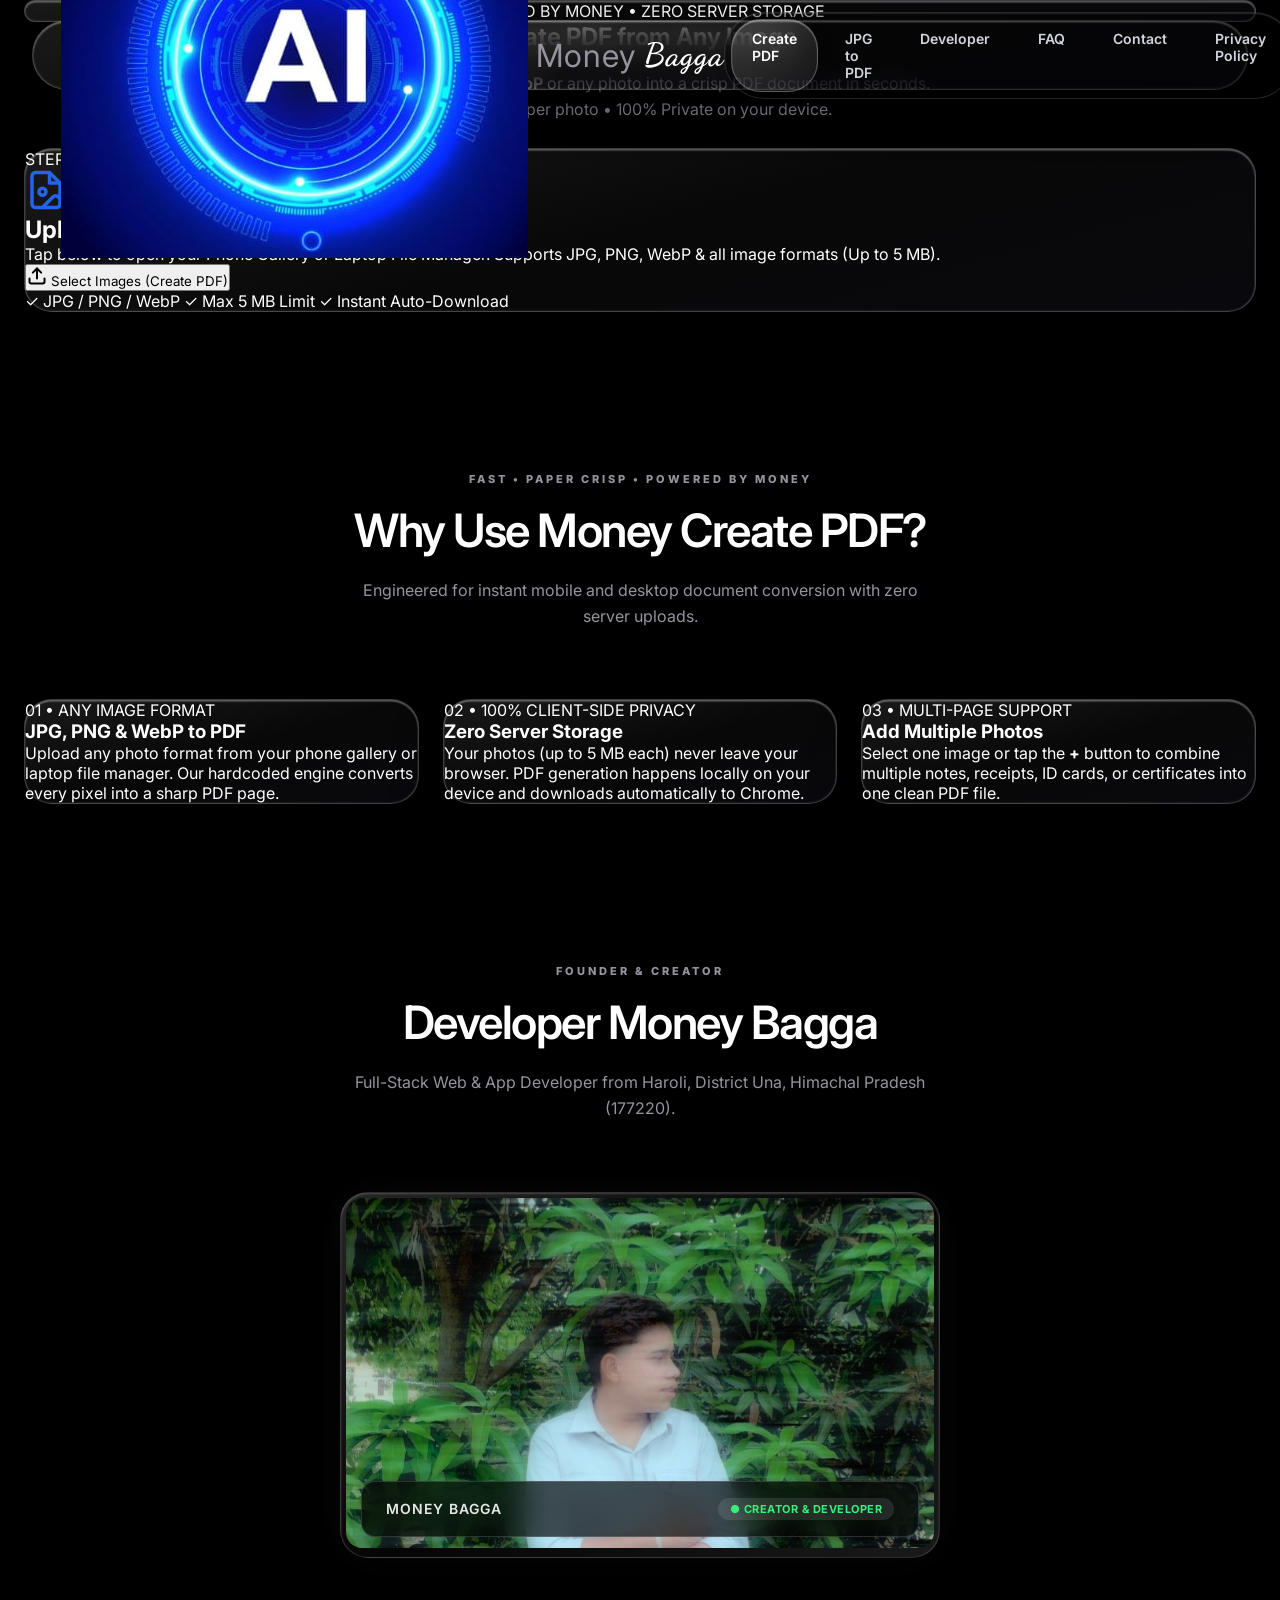
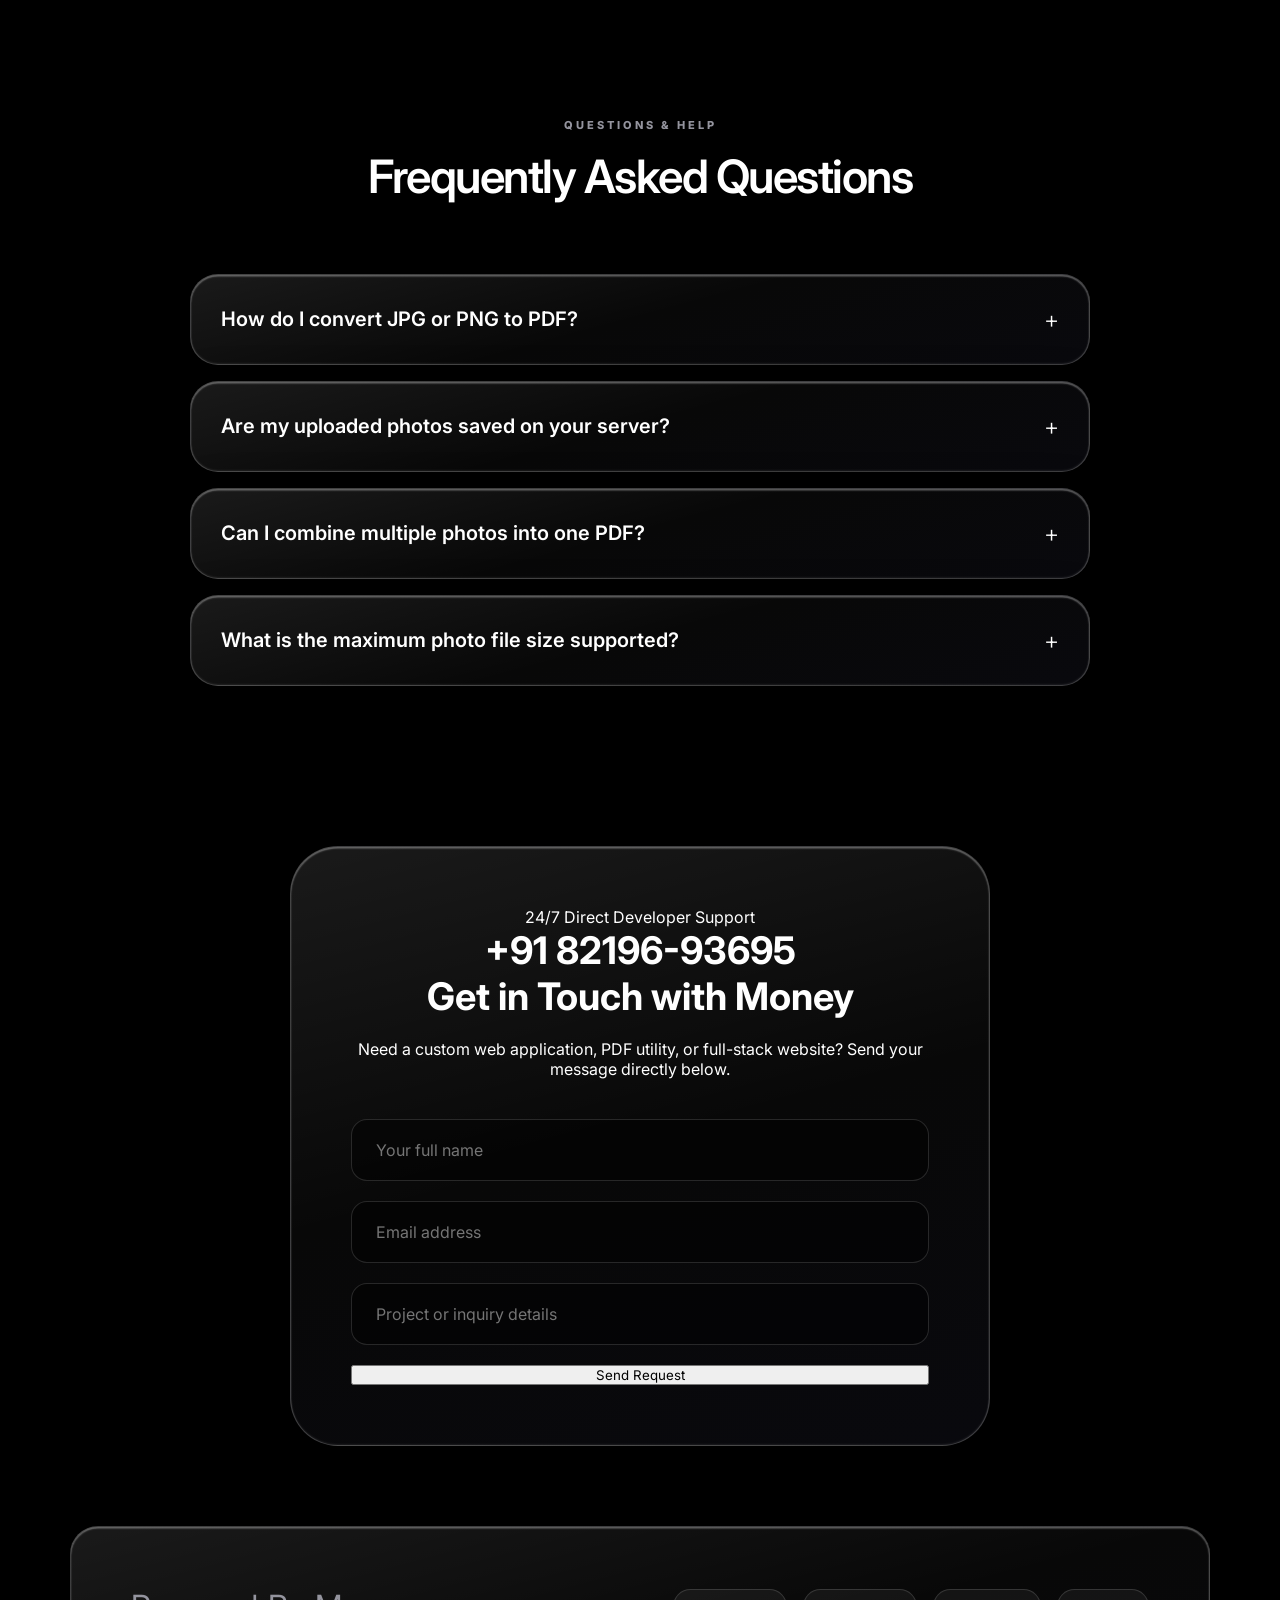
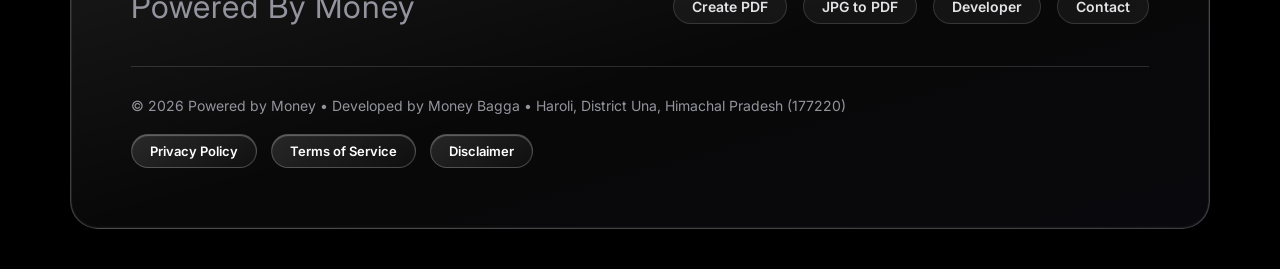
==== commit a2129aa4: "Update index.html" ====
--- a/index.html
+++ b/index.html
@@ -1,29 +1,61 @@
 <!DOCTYPE html>
 <html lang="en">
-<head> 
+<head>
     <meta name="google-site-verification" content="Or5JbtfQH0gGANckua64EHZYJ_xr-wmy5QeWB-W5O2w" />
     <meta charset="UTF-8">
     <meta name="viewport" content="width=device-width, initial-scale=1.0, maximum-scale=1.0, user-scalable=no">
-    <title>Mani AI - Himachal Pradesh's Advanced AI & Automation Platform</title>
-    <meta name="description" content="Mani AI is an advanced AI automation and real-time chat platform proudly developed by Money Bagga in Haroli, District Una, Himachal Pradesh, India.">
-    <meta name="keywords" content="Mani AI, Use AI, Money Bagga AI, manigamer.cv, AI Himachal Pradesh, Developer Haroli, Una AI Developer, AI Chatbot India">
-    <meta name="author" content="MONEY BAGGA (Haroli, Una, HP)">
-    <meta name="robots" content="index, follow, max-snippet:-1, max-image-preview:large, max-video-preview:-1">
+    <title>Create PDF — Money Bagga | Instant JPG & PNG to PDF Converter</title>
+    <meta name="description" content="Create PDF instantly from JPG, PNG, and WebP images. 100% free, fast client-side Image to PDF Converter developed by Money Bagga in Haroli, Una, Himachal Pradesh.">
+    <meta name="keywords" content="Create PDF, JPG to PDF, PNG to PDF, Image to PDF Converter, Money Bagga, Developer Money, manigamer.cv, Free PDF Maker India">
+    <meta name="author" content="Money Bagga (Haroli, Una, HP)">
+    <meta name="robots" content="index, follow, max-snippet:-1, max-image-preview:large">
     <link rel="canonical" href="https://manigamer.cv/" />
 
-    <!-- Open Graph / Social Media Meta Tags -->
+    <!-- Open Graph Meta Tags -->
     <meta property="og:type" content="website" />
-    <meta property="og:title" content="Mani AI - Developed in Haroli, Una (Himachal Pradesh)" />
-    <meta property="og:description" content="Mani AI - India's local AI automation and real-time chat platform created by Money Bagga from Haroli, District Una, HP." />
+    <meta property="og:title" content="Create PDF — Money Bagga | Fast JPG & PNG to PDF Converter" />
+    <meta property="og:description" content="Convert JPG, PNG, and any photo into a clean PDF document in seconds. Zero server storage, 100% private, powered by Money." />
     <meta property="og:url" content="https://manigamer.cv/" />
-    <meta property="og:site_name" content="Mani AI" />
-
-    <!-- Fonts & Icons -->
-    <link href="https://fonts.googleapis.com/css2?family=Dancing+Script:wght@700&family=Inter:wght@300;400;500;600;700;800;900&display=swap" rel="stylesheet">
-    <link rel="icon" type="image/jpeg" href="images/aster.jpg">
-    <link rel="apple-touch-icon" href="images/aster.jpg">
-    
-    <!-- JSON-LD Structured Data for Google Search Sitelinks & Software Application -->
+    <meta property="og:site_name" content="Create PDF — Money Bagga" />
+    <meta property="og:image" content="https://manigamer.cv/images/aster.jpg" />
+
+    <!-- Fonts -->
+    <link href="https://fonts.googleapis.com/css2?family=Dancing+Script:wght@700&family=Inter:wght@400;500;600;700;800&display=swap" rel="stylesheet">
+
+    <!-- Circular Favicon Logo (Static + Dynamic Round Canvas) -->
+    <link id="dynamicRoundFavicon" rel="icon" type="image/png" href="images/aster.jpg" sizes="192x192">
+    <link id="dynamicRoundAppleIcon" rel="apple-touch-icon" href="images/aster.jpg">
+
+    <script>
+    (function makeLogoPerfectCircle() {
+        const logoPath = "images/aster.jpg";
+        const img = new Image();
+        img.crossOrigin = "anonymous";
+        img.onload = function() {
+            const size = 256;
+            const canvas = document.createElement("canvas");
+            canvas.width = size;
+            canvas.height = size;
+            const ctx = canvas.getContext("2d");
+            ctx.beginPath();
+            ctx.arc(size / 2, size / 2, size / 2, 0, Math.PI * 2, true);
+            ctx.closePath();
+            ctx.clip();
+            const scale = Math.max(size / img.width, size / img.height);
+            const w = img.width * scale;
+            const h = img.height * scale;
+            ctx.drawImage(img, (size - w) / 2, (size - h) / 2, w, h);
+            const roundUrl = canvas.toDataURL("image/png");
+            const fav = document.getElementById("dynamicRoundFavicon");
+            const app = document.getElementById("dynamicRoundAppleIcon");
+            if (fav) fav.href = roundUrl;
+            if (app) app.href = roundUrl;
+        };
+        img.src = logoPath;
+    })();
+    </script>
+
+    <!-- JSON-LD Structured Data for Google Front Sitelinks (Create PDF, Developer, JPG, Contact) -->
     <script type="application/ld+json">
     {
       "@context": "https://schema.org",
@@ -32,38 +64,30 @@
           "@type": "WebSite",
           "@id": "https://manigamer.cv/#website",
           "url": "https://manigamer.cv/",
-          "name": "Mani AI",
-          "alternateName": ["Money Bagga AI", "Use AI", "Mani Gamer AI"],
-          "description": "Advanced AI automation and real-time chat platform developed in Haroli, District Una, Himachal Pradesh, India.",
-          "potentialAction": {
-            "@type": "SearchAction",
-            "target": "https://manigamer.cv/#mani-ai-chat?q={search_term_string}",
-            "query-input": "required name=search_term_string"
-          }
+          "name": "Create PDF — Money Bagga",
+          "alternateName": ["Money PDF Converter", "Create PDF Money", "JPG to PDF Money Bagga"],
+          "description": "Instant JPG, PNG, and Image to PDF Converter developed by Money Bagga."
+        },
+        {
+          "@type": "Organization",
+          "@id": "https://manigamer.cv/#org",
+          "name": "Money Bagga",
+          "url": "https://manigamer.cv/",
+          "logo": "https://manigamer.cv/images/aster.jpg",
+          "image": "https://manigamer.cv/images/mani-devloper.jpeg"
         },
         {
           "@type": "SoftwareApplication",
           "@id": "https://manigamer.cv/#app",
-          "name": "Mani AI",
-          "url": "https://manigamer.cv/",
+          "name": "Create PDF by Money",
+          "url": "https://manigamer.cv/#create-pdf",
           "operatingSystem": "All",
-          "applicationCategory": "BusinessApplication",
-          "description": "Mani AI is an AI automation and chat platform developed by Money Bagga from Haroli, District Una, Himachal Pradesh, India.",
+          "applicationCategory": "UtilitiesApplication",
+          "description": "Free online JPG, PNG, and photo to PDF converter with 5MB fast client-side processing and zero server storage.",
           "offers": {
             "@type": "Offer",
             "price": "0",
             "priceCurrency": "INR"
-          },
-          "author": {
-            "@type": "Person",
-            "name": "Money Bagga",
-            "address": {
-              "@type": "PostalAddress",
-              "addressLocality": "Haroli",
-              "addressRegion": "District Una, Himachal Pradesh",
-              "postalCode": "177220",
-              "addressCountry": "India"
-            }
           }
         },
         {
@@ -73,36 +97,36 @@
             {
               "@type": "SiteNavigationElement",
               "position": 1,
-              "name": "Use Mani's AI",
-              "description": "Chat online with Mani AI using voice, camera, and real-time screen sharing with zero data storage.",
-              "url": "https://manigamer.cv/#mani-ai-chat"
+              "name": "Create PDF",
+              "description": "Upload JPG, PNG, or any image up to 5MB and convert to PDF instantly with automatic download.",
+              "url": "https://manigamer.cv/#create-pdf"
             },
             {
               "@type": "SiteNavigationElement",
               "position": 2,
-              "name": "AI Services",
-              "description": "Custom AI workflow automation, chatbots, CRM integration, and data reporting.",
-              "url": "https://manigamer.cv/#services"
+              "name": "Developer",
+              "description": "Meet Money Bagga — Full-Stack Web & App Developer from Haroli, District Una, Himachal Pradesh.",
+              "url": "https://manigamer.cv/#developer"
             },
             {
               "@type": "SiteNavigationElement",
               "position": 3,
-              "name": "Case Studies",
-              "description": "Explore real-world AI automation projects and portfolio built by Money Bagga.",
-              "url": "https://manigamer.cv/#case-studies"
+              "name": "JPG to PDF",
+              "description": "Convert single or multiple JPG, PNG, and WebP photos into a clean PDF file on mobile or desktop.",
+              "url": "https://manigamer.cv/#jpg-to-pdf"
             },
             {
               "@type": "SiteNavigationElement",
               "position": 4,
-              "name": "Developer Profile",
-              "description": "Meet Money Bagga, Full-Stack Developer and Creator of Mani AI from Himachal Pradesh.",
-              "url": "https://manigamer.cv/#gallery"
+              "name": "Contact",
+              "description": "24/7 direct support and custom software inquiry (+91 82196-93695).",
+              "url": "https://manigamer.cv/#contact"
             },
             {
               "@type": "SiteNavigationElement",
               "position": 5,
               "name": "Privacy Policy",
-              "description": "Read our strict privacy policy, zero data retention guarantee, and Google AdSense disclosures.",
+              "description": "Zero file storage guarantee, client-side PDF conversion privacy policy, and Google AdSense disclosures.",
               "url": "https://manigamer.cv/#privacy-policy"
             }
           ]
@@ -111,497 +135,391 @@
     }
     </script>
 
-    <!-- Connected Direct .env File -->
-    <link id="env-link" rel="preload" href=".env" as="fetch" crossorigin="anonymous">
-
-    <!-- Connected External CSS -->
     <link rel="stylesheet" href="style.css">
 </head>
-<body>
+<body class="paper-surface">
     <div id="toastContainer" class="toast-container"></div>
 
-    <!-- UNIVERSE STARS CANVAS (Brahmand Background) -->
-    <canvas id="stars-canvas"></canvas>
-
-    <!-- Ambient Blobs (subtle space nebula) -->
-    <div class="ambient-bg">
-        <div class="blob blob-1"></div>
-        <div class="blob blob-2"></div>
-        <div class="blob blob-3"></div>
-        <div class="noise-texture"></div>
+    <!-- Global Realistic Paper Grain Overlay -->
+    <div class="paper-grain-overlay" aria-hidden="true"></div>
+
+    <!-- 3-Dot / Hamburger Mobile Menu Overlay -->
+    <div id="mobileNavOverlay" class="mobile-nav-overlay paper-sheet">
+        <button class="mobile-nav-close" id="mobileNavClose" aria-label="Close Menu">&times;</button>
+        <a href="#create-pdf" class="active" onclick="closeMobileNav()">Create PDF</a>
+        <a href="#jpg-to-pdf" onclick="closeMobileNav()">JPG to PDF</a>
+        <a href="#developer" onclick="closeMobileNav()">Developer</a>
+        <a href="#faq" onclick="closeMobileNav()">FAQ</a>
+        <a href="#contact" onclick="closeMobileNav()">Contact</a>
+        <a href="#privacy-policy" onclick="closeMobileNav()">Privacy Policy (Create PDF)</a>
+        <a href="#terms-of-service" onclick="closeMobileNav()">Terms of Service</a>
     </div>
 
-    <!-- Mobile Navigation Overlay -->
-    <div id="mobileNavOverlay" class="mobile-nav-overlay">
-        <button class="mobile-nav-close" id="mobileNavClose">&times;</button>
-        <a href="#home" class="active" onclick="closeMobileNav()">Home</a>
-        <a href="#mani-ai-chat" onclick="closeMobileNav()">Mani's AI</a>
-        <a href="#services" onclick="closeMobileNav()">Services</a>
-        <a href="#case-studies" onclick="closeMobileNav()">Case Studies</a>
-        <a href="#gallery" onclick="closeMobileNav()">Developer</a>
-        <a href="#team" onclick="closeMobileNav()">Team</a>
-        <a href="#privacy-policy" onclick="closeMobileNav()">Privacy Policy</a>
-        <a href="#contact" onclick="closeMobileNav()">Get Template</a>
-    </div>
-
-    <!-- Main Website Wrap -->
     <div id="mainWebsite">
+        <!-- Sticky Top Navbar (Expo Glass + Paper Layer) -->
         <div class="navbar-wrapper">
-            <nav class="iphone-glass expo-glass-effect navbar" aria-label="Main Navigation">
-                <a id="secretLoginTrigger" class="logo">Money Bagga</a>
+            <nav class="iphone-glass expo-glass-effect paper-layer navbar" aria-label="Main Navigation">
+                <a href="#home" id="secretLoginTrigger" class="logo">
+                    <img src="images/aster.jpg" alt="Money Logo" class="nav-round-logo" onerror="this.style.display='none'">
+                    <span class="blue-ink">Money</span> Bagga
+                </a>
                 <div class="nav-links">
-                    <a href="#home" class="nav-btn active">Home</a>
-                    <a href="#mani-ai-chat" class="nav-btn">Mani's AI</a>
-                    <a href="#services" class="nav-btn">Services</a>
-                    <a href="#case-studies" class="nav-btn">Case Studies</a>
-                    <a href="#gallery" class="nav-btn">Developer</a>
-                    <a href="#team" class="nav-btn">Team</a>
-                </div>
-                <a href="#contact" class="btn-glass expo-glass-btn" style="padding: 10px 24px; font-size: 14px;">Get Template</a>
+                    <a href="#create-pdf" class="nav-btn active">Create PDF</a>
+                    <a href="#jpg-to-pdf" class="nav-btn">JPG to PDF</a>
+                    <a href="#developer" class="nav-btn">Developer</a>
+                    <a href="#faq" class="nav-btn">FAQ</a>
+                    <a href="#contact" class="nav-btn">Contact</a>
+                    <a href="#privacy-policy" class="nav-btn">Privacy Policy</a>
+                </div>
+                <a href="#create-pdf" class="btn-glass expo-glass-btn">Create PDF ↗</a>
                 <button class="mobile-menu-btn" id="mobileMenuBtn" aria-label="Open Menu">
-                    <svg width="26" height="26" viewBox="0 0 24 24" fill="none" stroke="currentColor" stroke-width="2.5" stroke-linecap="round"><line x1="3" y1="6" x2="21" y2="6"/><line x1="3" y1="12" x2="21" y2="12"/><line x1="3" y1="18" x2="21" y2="18"/></svg>
+                    <svg width="26" height="26" viewBox="0 0 24 24" fill="none" stroke="currentColor" stroke-width="2.4" stroke-linecap="round"><line x1="3" y1="6" x2="21" y2="6"/><line x1="3" y1="12" x2="21" y2="12"/><line x1="3" y1="18" x2="21" y2="18"/></svg>
                 </button>
             </nav>
         </div>
 
         <main class="desktop-wrapper">
 
-            <!-- HERO SECTION (with Background Video) -->
-            <section id="home" class="hero">
-                <!-- VIDEO BACKGROUND: Put your MP4 file as images/hero-bg.mp4 -->
+            <!-- TOP SECTION: CREATE PDF TOOL (FRONT & CENTER) + OPTIONAL HERO VIDEO -->
+            <section id="home" class="hero-paper-section">
                 <div class="hero-video-bg">
                     <video autoplay muted loop playsinline id="hero-video">
                         <source src="images/hero-bg.mp4" type="video/mp4">
                     </video>
-                    <div class="hero-video-overlay"></div>
-                </div>
-
-                <div class="hero-content">
-                    <div class="iphone-glass expo-glass-effect hero-badge">
-                        <span class="pulse-dot"></span> MANI AUTOMATION PARTNER
-                    </div>
-                    <h1>Intelligent Automation<br><span class="text-gradient">for Modern Teams</span></h1>
-                    <p>We build AI-powered automation systems that eliminate manual work, reduce costs, and multiply your business performance instantly.</p>
-                    <div class="hero-buttons">
-                        <a href="#contact" class="btn-white">Get this Template ↗</a>
-                        <a href="#mani-ai-chat" class="btn-glass expo-glass-btn">Use Mani's AI</a>
+                    <div class="hero-paper-wash"></div>
+                </div>
+
+                <div id="create-pdf" class="pdf-workspace-wrapper">
+                    <div class="center-title" style="margin-bottom: 26px;">
+                        <div class="iphone-glass expo-glass-effect paper-pill">
+                            <span class="pulse-dot"></span> POWERED BY MONEY • ZERO SERVER STORAGE
+                        </div>
+                        <h1 class="paper-heading">Create <span class="blue-ink">PDF</span> from Any Image</h1>
+                        <p class="paper-subtext">Convert <strong class="blue-ink">JPG, PNG, WebP</strong> or any photo into a crisp PDF document in seconds. Max 5 MB per photo • 100% Private on your device.</p>
+                    </div>
+
+                    <!-- Hidden File Input (Opens Gallery on Phone / File Manager on Laptop) -->
+                    <input type="file" id="pdf-file-input" accept="image/jpeg,image/png,image/webp,image/gif,image/bmp,image/*" multiple style="display: none;">
+
+                    <!-- STEP 1: UPLOAD / SELECT IMAGES VIEW -->
+                    <div id="pdf-step-upload" class="iphone-glass expo-glass-effect paper-card pdf-stage-card">
+                        <div class="paper-sheet-badge">STEP 1 • SELECT PHOTOS</div>
+                        <div class="upload-dropzone" id="upload-dropzone">
+                            <div class="doc-sheet-icon">
+                                <svg width="42" height="42" viewBox="0 0 24 24" fill="none" stroke="#2563eb" stroke-width="2" stroke-linecap="round" stroke-linejoin="round">
+                                    <path d="M14 2H6a2 2 0 0 0-2 2v16a2 2 0 0 0 2 2h12a2 2 0 0 0 2-2V8z"></path>
+                                    <polyline points="14 2 14 8 20 8"></polyline>
+                                    <circle cx="10" cy="13" r="2"></circle>
+                                    <path d="m20 17-1.09-1.09a2 2 0 0 0-2.82 0L10 22"></path>
+                                </svg>
+                            </div>
+                            <h2 class="stage-title">Upload <span class="blue-ink">JPG / PNG</span> to Create PDF</h2>
+                            <p class="stage-desc">Tap below to open your Phone Gallery or Laptop File Manager. Supports JPG, PNG, WebP &amp; all image formats (Up to 5 MB).</p>
+                            <button type="button" id="select-images-btn" class="btn-primary-blue">
+                                <svg width="20" height="20" viewBox="0 0 24 24" fill="none" stroke="currentColor" stroke-width="2.4" stroke-linecap="round" stroke-linejoin="round"><path d="M21 15v4a2 2 0 0 1-2 2H5a2 2 0 0 1-2-2v-4"/><polyline points="17 8 12 3 7 8"/><line x1="12" y1="3" x2="12" y2="15"/></svg>
+                                Select Images (Create PDF)
+                            </button>
+                            <div class="upload-meta-pills">
+                                <span class="paper-tag">✓ JPG / PNG / WebP</span>
+                                <span class="paper-tag">✓ Max 5 MB Limit</span>
+                                <span class="paper-tag">✓ Instant Auto-Download</span>
+                            </div>
+                        </div>
+                    </div>
+
+                    <!-- STEP 2: SEPARATE WORKSPACE VIEW (PREVIEW + ADD MORE '+' BUTTON + CONVERT BUTTON) -->
+                    <div id="pdf-step-workspace" class="iphone-glass expo-glass-effect paper-card pdf-stage-card" style="display: none;">
+                        <div class="workspace-top-bar">
+                            <button type="button" id="workspace-back-btn" class="icon-circle-btn" title="Clear & Back">
+                                <svg width="18" height="18" viewBox="0 0 24 24" fill="none" stroke="currentColor" stroke-width="2.4"><line x1="19" y1="12" x2="5" y2="12"/><polyline points="12 19 5 12 12 5"/></svg>
+                            </button>
+                            <div class="workspace-settings">
+                                <select id="pdf-page-size" class="paper-select" aria-label="Page Size">
+                                    <option value="a4">A4 Paper Size</option>
+                                    <option value="fit">Fit to Image Size</option>
+                                </select>
+                                <select id="pdf-orientation" class="paper-select" aria-label="Page Orientation">
+                                    <option value="portrait">Portrait</option>
+                                    <option value="landscape">Landscape</option>
+                                </select>
+                            </div>
+                        </div>
+
+                        <!-- Image Cards Grid (Like Screenshot 64557.jpg) -->
+                        <div id="pdf-preview-grid" class="pdf-preview-grid"></div>
+
+                        <!-- Floating Action Buttons (+ Add More with Count Badge) -->
+                        <div class="workspace-floating-actions">
+                            <button type="button" id="add-more-images-btn" class="floating-plus-btn" title="Add More Images">
+                                <span id="image-count-badge" class="count-badge">1</span>
+                                <svg width="24" height="24" viewBox="0 0 24 24" fill="none" stroke="#ffffff" stroke-width="2.6" stroke-linecap="round"><line x1="12" y1="5" x2="12" y2="19"/><line x1="5" y1="12" x2="19" y2="12"/></svg>
+                            </button>
+                        </div>
+
+                        <!-- Bottom Convert Bar -->
+                        <div class="workspace-bottom-bar">
+                            <button type="button" id="convert-to-pdf-btn" class="btn-convert-red">
+                                <span>Convert to PDF</span>
+                                <svg width="20" height="20" viewBox="0 0 24 24" fill="none" stroke="currentColor" stroke-width="2.4" stroke-linecap="round" stroke-linejoin="round"><circle cx="12" cy="12" r="10"/><polyline points="12 16 16 12 12 8"/><line x1="8" y1="12" x2="16" y2="12"/></svg>
+                            </button>
+                        </div>
+                    </div>
+
+                    <!-- STEP 3: CIRCULAR PAPER LOADING ANIMATION (1.5 - 2 SECONDS) -->
+                    <div id="pdf-step-loading" class="iphone-glass expo-glass-effect paper-card pdf-stage-card" style="display: none;">
+                        <div class="paper-loader-box">
+                            <div class="paper-spinner-ring">
+                                <div class="paper-spinner-sheet">PDF</div>
+                            </div>
+                            <h3 class="blue-ink" id="loader-status-title">Creating Paper PDF...</h3>
+                            <p class="stage-desc" id="loader-status-sub">Formatting your images onto crisp A4 paper sheets &amp; preparing auto-download...</p>
+                        </div>
+                    </div>
+
+                    <!-- STEP 4: DOWNLOAD READY PAGE (LIKE SCREENSHOT 64559.jpg) -->
+                    <div id="pdf-step-done" class="iphone-glass expo-glass-effect paper-card pdf-stage-card" style="display: none;">
+                        <div class="done-badge">✓ AUTO-DOWNLOAD STARTED</div>
+                        <h2 class="stage-title" style="margin-bottom: 20px;">The images have been converted to <span class="blue-ink">PDF</span></h2>
+
+                        <button type="button" id="download-pdf-again-btn" class="btn-download-main">
+                            <svg width="22" height="22" viewBox="0 0 24 24" fill="none" stroke="currentColor" stroke-width="2.5" stroke-linecap="round" stroke-linejoin="round"><path d="M21 15v4a2 2 0 0 1-2 2H5a2 2 0 0 1-2-2v-4"/><polyline points="7 10 12 15 17 10"/><line x1="12" y1="15" x2="12" y2="3"/></svg>
+                            <span>Download PDF</span>
+                        </button>
+
+                        <div class="done-action-row">
+                            <button type="button" id="done-back-btn" class="done-round-btn dark-btn" title="Convert New Photos">
+                                <svg width="18" height="18" viewBox="0 0 24 24" fill="none" stroke="currentColor" stroke-width="2.4"><line x1="19" y1="12" x2="5" y2="12"/><polyline points="12 19 5 12 12 5"/></svg>
+                            </button>
+                            <div class="done-right-btns">
+                                <button type="button" id="done-copy-link-btn" class="done-round-btn blue-btn" title="Copy Tool Link">
+                                    <svg width="18" height="18" viewBox="0 0 24 24" fill="none" stroke="currentColor" stroke-width="2.2"><path d="M10 13a5 5 0 0 0 7.54.54l3-3a5 5 0 0 0-7.07-7.07l-1.72 1.71"/><path d="M14 11a5 5 0 0 0-7.54-.54l-3 3a5 5 0 0 0 7.07 7.07l1.71-1.71"/></svg>
+                                </button>
+                                <button type="button" id="done-delete-btn" class="done-round-btn red-btn" title="Delete & Reset">
+                                    <svg width="18" height="18" viewBox="0 0 24 24" fill="none" stroke="currentColor" stroke-width="2.2"><polyline points="3 6 5 6 21 6"/><path d="M19 6v14a2 2 0 0 1-2 2H7a2 2 0 0 1-2-2V6m3 0V4a2 2 0 0 1 2-2h4a2 2 0 0 1 2 2v2"/></svg>
+                                </button>
+                            </div>
+                        </div>
+
+                        <div class="continue-tools-box paper-layer">
+                            <h4>Quick Actions &amp; Formats Supported</h4>
+                            <div class="continue-list">
+                                <div class="continue-item" onclick="document.getElementById('done-back-btn').click()">
+                                    <span class="c-badge">JPG</span>
+                                    <span>Convert another JPG to PDF</span>
+                                    <span class="c-arrow">›</span>
+                                </div>
+                                <div class="continue-item" onclick="document.getElementById('done-back-btn').click()">
+                                    <span class="c-badge">PNG</span>
+                                    <span>Convert PNG / WebP to PDF</span>
+                                    <span class="c-arrow">›</span>
+                                </div>
+                                <div class="continue-item" onclick="document.getElementById('done-back-btn').click()">
+                                    <span class="c-badge">MERGE</span>
+                                    <span>Combine Multiple Photos into Single PDF</span>
+                                    <span class="c-arrow">›</span>
+                                </div>
+                            </div>
+                        </div>
                     </div>
                 </div>
             </section>
 
-            <!-- AI Chat / Search Engine Section -->
-            <section id="mani-ai-chat" class="section-padding reveal-up" style="max-width: 900px; margin: 0 auto; padding-top: 140px; position: relative;">
-                <div class="center-title" style="margin-bottom: 30px;">
-                    <span class="tagline">Real-Time Online Assistant • Zero Data Stored</span>
-                    <h2 style="font-size: 38px; font-weight: 500;">What are you working on?</h2>
-                </div>
-
-                <!-- Live Camera / Screen Share View UI -->
-                <div id="live-camera-container" class="expo-glass-effect" style="display: none; position: relative; width: 100%; max-width: 600px; margin: 0 auto 20px auto; border-radius: 24px; overflow: hidden; border: 2px solid rgba(56, 189, 248, 0.5); box-shadow: 0 10px 40px rgba(0,0,0,0.6); z-index: 100; background: #000;">
-                    <video id="webcam-video" autoplay playsinline muted style="width: 100%; height: auto; max-height: 400px; object-fit: cover; display: block; border-radius: 24px;"></video>
-                    <div style="position: absolute; bottom: 15px; left: 0; width: 100%; display: flex; justify-content: center; z-index: 10;">
-                        <button id="switch-camera-btn" class="expo-glass-btn" style="background: rgba(0,0,0,0.6); border: 1px solid rgba(255,255,255,0.2); color: white; border-radius: 30px; padding: 10px 20px; font-size: 14px; font-weight: 600; cursor: pointer; backdrop-filter: blur(10px); display: flex; align-items: center; gap: 8px;">
-                            <svg width="18" height="18" viewBox="0 0 24 24" fill="none" stroke="currentColor" stroke-width="2"><path d="M20 9v11a2 2 0 0 1-2 2H6a2 2 0 0 1-2-2V9"/><path d="M9 22V12h6v10M2 10.6L12 2l10 8.6"/></svg> Swap Camera
-                        </button>
-                    </div>
-                    <button id="close-camera-btn" style="position: absolute; top: 15px; right: 15px; background: rgba(0,0,0,0.6); color: white; border: 1px solid rgba(255,255,255,0.2); width: 36px; height: 36px; border-radius: 50%; cursor: pointer; backdrop-filter: blur(10px); display: flex; justify-content: center; align-items: center; z-index: 10;">
-                        <svg width="18" height="18" viewBox="0 0 24 24" fill="none" stroke="currentColor" stroke-width="2"><line x1="18" y1="6" x2="6" y2="18"></line><line x1="6" y1="6" x2="18" y2="18"></line></svg>
-                    </button>
-                </div>
-
-                <!-- Chat Output Screen Container (Expo Glass Box) -->
-                <div id="chat-box-wrapper" class="chat-box-wrapper expo-glass-effect">
-                    <div id="ai-chat-history" style="display: flex; flex-direction: column; gap: 18px; max-height: 420px; overflow-y: auto; padding: 10px; scroll-behavior: smooth;"></div>
-                    <button id="scroll-bottom-btn" title="Scroll Down" style="display: none; position: absolute; bottom: 20px; right: 20px; background: rgba(255,255,255,0.15); border: 1px solid var(--glass-border); color: #fff; border-radius: 50%; width: 38px; height: 38px; cursor: pointer; backdrop-filter: blur(10px); align-items: center; justify-content: center; z-index: 10;">
-                        <svg width="20" height="20" viewBox="0 0 24 24" fill="none" stroke="currentColor" stroke-width="2.5"><path d="M12 5v14M19 12l-7 7-7-7"/></svg>
-                    </button>
-                </div>
-
-                <!-- Attached Media Preview Bar -->
-                <div id="media-preview-container" class="expo-glass-effect" style="display: none; align-items: center; gap: 12px; margin-bottom: 15px; padding: 10px 18px; border-radius: 16px; width: fit-content;">
-                    <img id="preview-img" src="" alt="Preview" style="width: 48px; height: 48px; object-fit: cover; border-radius: 10px;">
-                    <span id="preview-label" style="font-size: 13px; color: var(--text-dim);">Media attached</span>
-                    <button id="remove-preview-btn" style="background: none; border: none; color: #ff6b6b; font-size: 20px; cursor: pointer; margin-left: 10px;">&times;</button>
-                </div>
-
-                <!-- LIVE ORB UI (GEMINI GOLA STYLE: Camera + Screen Share + Gemini Gola + Mic + Close) -->
-                <div id="live-orb-ui" class="live-orb-overlay expo-glass-effect">
-                    <button id="gola-cam-btn" class="orb-round-btn" title="Camera On/Off">
-                        <svg width="22" height="22" viewBox="0 0 24 24" fill="none" stroke="currentColor" stroke-width="2" stroke-linecap="round" stroke-linejoin="round">
-                            <rect x="2" y="5" width="14" height="14" rx="4" ry="4"></rect>
-                            <line x1="19" y1="9" x2="19" y2="15"></line>
-                        </svg>
-                    </button>
-
-                    <button id="gola-screen-btn" class="orb-round-btn" title="Share Screen">
-                        <svg width="22" height="22" viewBox="0 0 24 24" fill="none" stroke="currentColor" stroke-width="2" stroke-linecap="round" stroke-linejoin="round">
-                            <rect x="3" y="4" width="18" height="16" rx="5" ry="5"></rect>
-                            <line x1="12" y1="16" x2="12" y2="8"></line>
-                            <polyline points="8.5 11.5 12 8 15.5 11.5"></polyline>
-                        </svg>
-                    </button>
-
-                    <div class="jamni-gola"></div>
-
-                    <button id="gola-mic-btn" class="orb-round-btn" title="Mute/Unmute Mic">
-                        <svg id="gola-mic-icon" width="22" height="22" viewBox="0 0 24 24" fill="none" stroke="currentColor" stroke-width="2" stroke-linecap="round" stroke-linejoin="round">
-                            <path d="M12 1a3 3 0 0 0-3 3v8a3 3 0 0 0 6 0V4a3 3 0 0 0-3-3z"></path>
-                            <path d="M19 10v2a7 7 0 0 1-14 0v-2"></path>
-                            <line x1="12" y1="19" x2="12" y2="23"></line>
-                        </svg>
-                    </button>
-
-                    <button id="gola-close-btn" class="orb-round-btn" title="Close Live Mode">
-                        <svg width="22" height="22" viewBox="0 0 24 24" fill="none" stroke="currentColor" stroke-width="2.5" stroke-linecap="round" stroke-linejoin="round">
-                            <line x1="18" y1="6" x2="6" y2="18"></line>
-                            <line x1="6" y1="6" x2="18" y2="18"></line>
-                        </svg>
-                    </button>
-                </div>
-
-                <canvas id="capture-canvas" style="display: none;"></canvas>
-                <input type="file" id="input-file-camera" accept="image/*" capture="environment" style="display:none;">
-                <input type="file" id="input-file-gallery" accept="image/*" style="display:none;">
-
-                <!-- PLUS BUTTON DROPDOWN MENU (Camera + Gallery + Share Screen) -->
-                <div id="plus-popover-menu" class="plus-popover-menu expo-glass-effect">
-                    <button class="plus-menu-item" id="opt-camera">
-                        <svg width="18" height="18" viewBox="0 0 24 24" fill="none" stroke="currentColor" stroke-width="2"><path d="M23 19a2 2 0 0 1-2 2H3a2 2 0 0 1-2-2V8a2 2 0 0 1 2-2h4l2-3h6l2 3h4a2 2 0 0 1 2 2z"/><circle cx="12" cy="13" r="4"/></svg>
-                        Camera
-                    </button>
-                    <button class="plus-menu-item" id="opt-gallery">
-                        <svg width="18" height="18" viewBox="0 0 24 24" fill="none" stroke="currentColor" stroke-width="2"><rect x="3" y="3" width="18" height="18" rx="2" ry="2"/><circle cx="8.5" cy="8.5" r="1.5"/><polyline points="21 15 16 10 5 21"/></svg>
-                        Gallery
-                    </button>
-                    <button class="plus-menu-item" id="opt-screenshare">
-                        <svg width="18" height="18" viewBox="0 0 24 24" fill="none" stroke="currentColor" stroke-width="2"><rect x="3" y="4" width="18" height="16" rx="4" ry="4"/><line x1="12" y1="16" x2="12" y2="8"/><polyline points="8.5 11.5 12 8 15.5 11.5"/></svg>
-                        Share Screen
-                    </button>
-                </div>
-
-                <!-- SEARCH ENGINE INPUT CAPSULE (EXPO GLASS EFFECT) -->
-                <div class="search-capsule-outer">
-                    <div class="iphone-glass expo-glass-effect search-bar-container">
-                        <input type="text" id="ai-chat-input" class="search-engine-input" placeholder="Ask Mani's AI...">
-                        <div class="search-buttons-row">
-                            <!-- LIVE BUTTON -->
-                            <button id="btn-live-toggle" class="live-wave-btn" title="Live Mode Toggle">
-                                <svg width="20" height="20" viewBox="0 0 24 24" fill="none" stroke-width="2.5" stroke-linecap="round"><line x1="8" y1="8" x2="8" y2="16"></line><line x1="12" y1="5" x2="12" y2="19"></line><line x1="16" y1="9" x2="16" y2="15"></line></svg>
-                            </button>
-                            <!-- PLUS BUTTON -->
-                            <button id="btn-gallery-plus" class="search-icon-btn" title="Attach Media">
-                                <svg width="22" height="22" viewBox="0 0 24 24" fill="none" stroke="currentColor" stroke-width="2" stroke-linecap="round" stroke-linejoin="round"><line x1="12" y1="5" x2="12" y2="19"></line><line x1="5" y1="12" x2="19" y2="12"></line></svg>
-                            </button>
-                            <!-- MIC BUTTON -->
-                            <button id="btn-mic" class="search-icon-btn" title="Voice Search">
-                                <svg width="22" height="22" viewBox="0 0 24 24" fill="none" stroke="currentColor" stroke-width="2" stroke-linecap="round" stroke-linejoin="round"><path d="M12 1a3 3 0 0 0-3 3v8a3 3 0 0 0 6 0V4a3 3 0 0 0-3-3z"></path><path d="M19 10v2a7 7 0 0 1-14 0v-2"></path><line x1="12" y1="19" x2="12" y2="23"></line><line x1="8" y1="23" x2="16" y2="23"></line></svg>
-                            </button>
-                            <!-- SEND BUTTON -->
-                            <button id="send-ai-btn" title="Send Prompt">
-                                <svg width="18" height="18" viewBox="0 0 24 24" fill="none" stroke="currentColor" stroke-width="2.5" stroke-linecap="round" stroke-linejoin="round"><line x1="22" y1="2" x2="11" y2="13"></line><polygon points="22 2 15 22 11 13 2 9 22 2"></polygon></svg>
-                            </button>
-                        </div>
-                    </div>
-                    <div id="live-tools-panel" class="iphone-glass expo-glass-effect" style="display: none; padding: 14px 24px; border-radius: 20px; align-items: center; justify-content: center; gap: 12px; flex-wrap: wrap; width: 100%; margin-top: 6px;">
-                        <button id="btn-clear" style="background: rgba(255,80,80,0.15); border: 1px solid rgba(255,80,80,0.3); color: #ff6b6b; padding: 10px 20px; border-radius: 30px; cursor: pointer; display: flex; align-items: center; gap: 8px; font-size: 14px; font-weight: 600; transition: all 0.2s;">
-                            <svg width="18" height="18" viewBox="0 0 24 24" fill="none" stroke="currentColor" stroke-width="2"><line x1="18" y1="6" x2="6" y2="18"/><line x1="6" y1="6" x2="18" y2="18"/></svg>
-                            Clear Chat
-                        </button>
+            <!-- HOW IT WORKS / JPG TO PDF FEATURES (PAPER LAYERED CARDS, NO UGLY CIRCLES) -->
+            <section id="jpg-to-pdf" class="section-padding reveal-up">
+                <div class="center-title">
+                    <span class="tagline">Fast • Paper Crisp • Powered by Money</span>
+                    <h2 class="paper-heading">Why Use <span class="blue-ink">Money Create PDF</span>?</h2>
+                    <p class="paper-subtext">Engineered for instant mobile and desktop document conversion with zero server uploads.</p>
+                </div>
+                <div class="grid-3">
+                    <div class="iphone-glass expo-glass-effect paper-card feature-card">
+                        <span class="paper-step-tag">01 • ANY IMAGE FORMAT</span>
+                        <h3 class="blue-ink">JPG, PNG &amp; WebP to PDF</h3>
+                        <p>Upload any photo format from your phone gallery or laptop file manager. Our hardcoded engine converts every pixel into a sharp PDF page.</p>
+                    </div>
+                    <div class="iphone-glass expo-glass-effect paper-card feature-card">
+                        <span class="paper-step-tag">02 • 100% CLIENT-SIDE PRIVACY</span>
+                        <h3 class="blue-ink">Zero Server Storage</h3>
+                        <p>Your photos (up to 5 MB each) never leave your browser. PDF generation happens locally on your device and downloads automatically to Chrome.</p>
+                    </div>
+                    <div class="iphone-glass expo-glass-effect paper-card feature-card">
+                        <span class="paper-step-tag">03 • MULTI-PAGE SUPPORT</span>
+                        <h3 class="blue-ink">Add Multiple Photos</h3>
+                        <p>Select one image or tap the <strong>+</strong> button to combine multiple notes, receipts, ID cards, or certificates into one clean PDF file.</p>
                     </div>
                 </div>
             </section>
 
-            <!-- Why Choose Us -->
-            <section class="section-padding reveal-up">
+            <!-- DEVELOPER SECTION (KEPT INTACT WITH PAPER + EXPO GLASS STYLING) -->
+            <section id="developer" class="section-padding reveal-up">
                 <div class="center-title">
-                    <span class="tagline">The Mani Value</span>
-                    <h2>Why Choose Us?</h2>
-                    <p>We design solutions aligned strictly with your revenue goals and business metrics, not just code.</p>
-                </div>
-                <div class="grid-3">
-                    <div class="iphone-glass card"><div class="anim-icon-wrapper icon-orb"><div class="orb-ring"></div><div class="orb-core"></div></div><h3>Business-First Strategy</h3><p>We analyze your bottlenecks before writing a single line of code to ensure maximum ROI.</p></div>
-                    <div class="iphone-glass card"><div class="anim-icon-wrapper icon-rings"><div class="ring-a"></div><div class="ring-b"></div></div><h3>End-to-End Execution</h3><p>From initial strategy to final deployment and ongoing maintenance, we handle it all.</p></div>
-                    <div class="iphone-glass card"><div class="anim-icon-wrapper icon-morph"><div class="morph-shape"></div></div><h3>Custom-Built Systems</h3><p>No cookie-cutter templates. Every automation workflow is tailored to your unique operations.</p></div>
+                    <span class="tagline">Founder &amp; Creator</span>
+                    <h2 class="paper-heading">Developer <span class="blue-ink">Money Bagga</span></h2>
+                    <p class="paper-subtext">Full-Stack Web &amp; App Developer from Haroli, District Una, Himachal Pradesh (177220).</p>
+                </div>
+                <div style="display: flex; justify-content: center;">
+                    <div class="iphone-glass expo-glass-effect paper-card dev-premium-card">
+                        <img src="images/mani-devloper.jpeg" class="gallery-photo" alt="Money Bagga - Developer" onerror="this.onerror=null; this.src='images/aster.jpg';">
+                        <div class="dev-name-overlay paper-layer">
+                            <span class="blue-ink">MONEY BAGGA</span>
+                            <span class="dev-badge">● CREATOR &amp; DEVELOPER</span>
+                        </div>
+                    </div>
                 </div>
             </section>
 
-            <!-- Services Section -->
-            <section id="services" class="section-padding reveal-up">
-                <div class="center-title"><span class="tagline">Our Services</span><h2>Our AI-Driven Solutions</h2></div>
-                <div class="grid-2">
-                    <div class="iphone-glass card service-card"><div class="service-ring-wrapper"><div class="outer-ring"></div><div class="inner-ring"></div><div class="ring-center-dot"></div></div><div class="mock-workflow"><div class="wf-line"></div><div class="wf-line short"></div><div class="wf-nodes"><div class="node">API</div><div class="connector"></div><div class="node">DB</div><div class="connector"></div><div class="node">UI</div></div></div><div><h3>AI Workflow Automation</h3><p>Automate repetitive tasks across departments using intelligent triggers and API connections.</p></div></div>
-                    <div class="iphone-glass card service-card"><div class="service-ring-wrapper"><div class="outer-ring"></div><div class="inner-ring"></div><div class="ring-center-dot"></div></div><div class="mock-chat"><div class="chat-msg user">Tell me about MANI systems.</div><div class="chat-msg bot">MANI is a next-gen AI automation agency. How can I assist your workflow today?</div></div><div><h3>AI Chatbots & Agents</h3><p>24/7 customer support, lead qualification, and booking systems built on advanced LLMs.</p></div></div>
-                    <div class="iphone-glass card service-card"><div class="service-ring-wrapper"><div class="outer-ring"></div><div class="inner-ring"></div><div class="ring-center-dot"></div></div><div class="mock-crm"><div class="crm-header"><div class="crm-avatar"></div><div class="crm-avatar"></div><div class="crm-avatar"></div></div><div class="crm-progress-bg"><div class="crm-progress-fill"></div></div></div><div><h3>CRM & Sales Automation</h3><p>Pipeline management, personalized email sequences, and automatic real-time data entry.</p></div></div>
-                    <div class="iphone-glass card service-card"><div class="service-ring-wrapper"><div class="outer-ring"></div><div class="inner-ring"></div><div class="ring-center-dot"></div></div><div class="mock-graph"><div class="bar"></div><div class="bar"></div><div class="bar"></div><div class="bar"></div></div><div><h3>AI Data & Reporting</h3><p>Automated visual dashboards, business intelligence, and real-time performance tracking.</p></div></div>
+            <!-- FAQ ACCORDION (FOCUSED ON CREATE PDF FOR ADSENSE APPROVAL) -->
+            <section id="faq" class="section-padding reveal-up">
+                <div class="center-title">
+                    <span class="tagline">Questions &amp; Help</span>
+                    <h2 class="paper-heading">Frequently Asked <span class="blue-ink">Questions</span></h2>
+                </div>
+                <div class="faq-wrapper">
+                    <div class="iphone-glass expo-glass-effect paper-card faq-item">
+                        <div class="faq-header"><span class="blue-ink">How do I convert JPG or PNG to PDF?</span> <span class="faq-icon">+</span></div>
+                        <div class="faq-body">Click on "Select Images (Create PDF)", choose any JPG, PNG, or WebP photo up to 5 MB from your gallery or computer, and press "Convert to PDF". Your PDF will download automatically.</div>
+                    </div>
+                    <div class="iphone-glass expo-glass-effect paper-card faq-item">
+                        <div class="faq-header"><span class="blue-ink">Are my uploaded photos saved on your server?</span> <span class="faq-icon">+</span></div>
+                        <div class="faq-body">No! Money Create PDF processes all images 100% locally inside your web browser. No photos or PDF files are ever uploaded or stored on any server.</div>
+                    </div>
+                    <div class="iphone-glass expo-glass-effect paper-card faq-item">
+                        <div class="faq-header"><span class="blue-ink">Can I combine multiple photos into one PDF?</span> <span class="faq-icon">+</span></div>
+                        <div class="faq-body">Yes. After selecting your first photo, tap the floating "+" button in the preview screen to add more photos and merge them into a multi-page PDF document.</div>
+                    </div>
+                    <div class="iphone-glass expo-glass-effect paper-card faq-item">
+                        <div class="faq-header"><span class="blue-ink">What is the maximum photo file size supported?</span> <span class="faq-icon">+</span></div>
+                        <div class="faq-body">Each photo can be up to 5 MB in size, ensuring ultra-fast conversion and instant download on both mobile and desktop browsers.</div>
+                    </div>
                 </div>
             </section>
 
-            <!-- Our Process -->
-            <section class="section-padding reveal-up">
-                <div class="center-title"><span class="tagline">Our Process</span><h2>How We Work</h2></div>
-                <div class="process-layout">
-                    <div class="iphone-glass card process-main"><div class="orbit-system"><div class="core">AI</div><div class="satellite"></div></div><h3>Automation Blueprint</h3><p>We design a highly detailed automation architecture aligned specifically with your company's KPIs.</p></div>
-                    <div class="process-list">
-                        <div class="iphone-glass card process-step"><div class="step-number">01</div><div><h4>Discovery & Audit</h4><p>Deep analysis of your current manual bottlenecks.</p></div></div>
-                        <div class="iphone-glass card process-step"><div class="step-number">02</div><div><h4>Build & Integrate</h4><p>High-speed development and secure API connections.</p></div></div>
-                        <div class="iphone-glass card process-step"><div class="step-number">03</div><div><h4>Test & Deploy</h4><p>Rigorous stress testing followed by team training.</p></div></div>
-                    </div>
+            <!-- CONTACT SECTION -->
+            <section id="contact" class="section-padding reveal-up">
+                <div class="iphone-glass expo-glass-effect paper-card contact-section">
+                    <span class="tagline">24/7 Direct Developer Support</span>
+                    <h2 class="paper-heading"><span class="blue-ink">+91 82196-93695</span><br>Get in Touch with Money</h2>
+                    <p class="paper-subtext" style="margin-bottom: 24px;">Need a custom web application, PDF utility, or full-stack website? Send your message directly below.</p>
+                    <form id="leadContactForm" class="contact-form">
+                        <input type="text" id="leadName" class="input-glass paper-input" placeholder="Your full name" required>
+                        <input type="email" id="leadEmail" class="input-glass paper-input" placeholder="Email address" required>
+                        <input type="text" id="leadCompany" class="input-glass paper-input" placeholder="Project or inquiry details" required>
+                        <button type="submit" class="btn-primary-blue" style="width: 100%; justify-content: center;">Send Request</button>
+                    </form>
                 </div>
             </section>
 
-            <!-- Case Studies -->
-            <section id="case-studies" class="section-padding reveal-up">
-                <div class="center-title"><span class="tagline">Portfolio</span><h2>What We've Built</h2></div>
-                <div class="iphone-glass card case-study-card">
-                    <div class="case-visual-side"><div class="hologram"></div><div class="hologram-core"></div></div>
-                    <div class="case-content-side">
-                        <span class="project-tag">Real Estate AI Agent</span>
-                        <h3>AI Property Inquiry Chatbot for Global Real Estate Firms</h3>
-                        <p>An intelligent LLM-powered chatbot that qualifies property inquiries, answers complex data questions, and schedules viewings automatically without human intervention.</p>
-                        <div class="case-stats"><div class="stat"><h4>3x</h4><p>Lead Response</p></div><div class="stat"><h4>+40%</h4><p>Conversion</p></div><div class="stat"><h4>24/7</h4><p>Active Support</p></div></div>
-                    </div>
-                </div>
-            </section>
-
-            <!-- Tech Stack Marquee -->
-            <section class="section-padding reveal-up">
-                <div class="center-title"><span class="tagline">Integrations</span><h2>Technology Ecosystem</h2></div>
-                <div class="marquee-container"><div class="marquee-track">
-                    <div class="tech-pill">ActiveCampaign</div><div class="tech-pill">Zapier</div><div class="tech-pill">OpenAI</div><div class="tech-pill">Make.com</div><div class="tech-pill">Salesforce</div><div class="tech-pill">Zoho CRM</div><div class="tech-pill">AWS Cloud</div>
-                </div></div>
-            </section>
-
-            <!-- Developer Section -->
-            <section id="gallery" class="section-padding reveal-up">
-                <div class="center-title"><span class="tagline">Developer</span><h2>Money Bagga</h2></div>
-                <div style="display: flex; justify-content: center;">
-                    <div class="iphone-glass card dev-premium-card" style="position: relative;">
-                        <img src="images/mani-devloper.jpeg" class="gallery-photo" alt="Money Bagga - Developer" onerror="this.onerror=null; this.src='https://via.placeholder.com/600x400/333/fff?text=Add+Photo+Here';">
-                        <div class="dev-name-overlay"><span>MONEY BAGGA</span><span class="dev-badge">● CREATOR</span></div>
-                    </div>
-                </div>
-            </section>
-
-            <!-- Reviews -->
-            <section class="section-padding reveal-up">
-                <div class="center-title"><span class="tagline">Reviews</span><h2>What They're Saying</h2></div>
-                <div class="grid-2">
-                    <div class="iphone-glass card"><div class="quote-mark">"</div><p class="testimonial-text">We were spending hours on repetitive manual tasks. MANI's automation system saved us 30+ hours per week instantly. Highly recommended!</p><div class="client-info"><div class="client-avatar">MT</div><div><h4>Mani Team Member</h4><p style="font-size:14px;">Automation Specialist</p></div></div></div>
-                    <div class="iphone-glass card"><div class="quote-mark">"</div><p class="testimonial-text">The ROI was faster than we ever expected. The glass UI and robust backend system continues to scale perfectly with our business growth.</p><div class="client-info"><div class="client-avatar">MC</div><div><h4>Mani Core Team</h4><p style="font-size:14px;">Lead Developer</p></div></div></div>
-                </div>
-            </section>
-
-            <!-- Team Section (WITH PHOTO SUPPORT FOR ALL 4 MEMBERS) -->
-            <section id="team" class="section-padding reveal-up">
-                <div class="center-title"><span class="tagline">Leadership</span><h2>Meet the MANI Minds</h2></div>
-                <div class="grid-4">
-                    <div class="iphone-glass card team-card">
-                        <div class="team-photo-box">
-                            <img src="images/team1.jpg" alt="Mani Singh" class="team-photo-img" onerror="this.style.display='none'; this.nextElementSibling.style.display='flex';">
-                            <div class="team-hud-ring" style="display: none; position: absolute; top:0; left:0; width:100%; height:100%;"><div class="t-outer"></div><div class="t-inner"></div><div class="tech-core"></div></div>
-                        </div>
-                        <h4>Mani Singh</h4><p>Founder & Architect</p>
-                    </div>
-                    <div class="iphone-glass card team-card">
-                        <div class="team-photo-box">
-                            <img src="images/team2.jpg" alt="Team Expert" class="team-photo-img" onerror="this.style.display='none'; this.nextElementSibling.style.display='flex';">
-                            <div class="team-hud-ring" style="display: none; position: absolute; top:0; left:0; width:100%; height:100%;"><div class="t-outer"></div><div class="t-inner"></div><div class="tech-core"></div></div>
-                        </div>
-                        <h4>Team Expert</h4><p>Integration Specialist</p>
-                    </div>
-                    <div class="iphone-glass card team-card">
-                        <div class="team-photo-box">
-                            <img src="images/team3.jpg" alt="Team Expert" class="team-photo-img" onerror="this.style.display='none'; this.nextElementSibling.style.display='flex';">
-                            <div class="team-hud-ring" style="display: none; position: absolute; top:0; left:0; width:100%; height:100%;"><div class="t-outer"></div><div class="t-inner"></div><div class="tech-core"></div></div>
-                        </div>
-                        <h4>Team Expert</h4><p>AI Engineer</p>
-                    </div>
-                    <div class="iphone-glass card team-card">
-                        <div class="team-photo-box">
-                            <img src="images/team4.jpg" alt="Team Expert" class="team-photo-img" onerror="this.style.display='none'; this.nextElementSibling.style.display='flex';">
-                            <div class="team-hud-ring" style="display: none; position: absolute; top:0; left:0; width:100%; height:100%;"><div class="t-outer"></div><div class="t-inner"></div><div class="tech-core"></div></div>
-                        </div>
-                        <h4>Team Expert</h4><p>UI/UX Designer</p>
-                    </div>
-                </div>
-            </section>
-
-            <!-- FAQ Accordion -->
-            <section class="section-padding reveal-up">
-                <div class="center-title"><span class="tagline">Questions</span><h2>Common Questions</h2></div>
-                <div class="faq-wrapper">
-                    <div class="iphone-glass faq-item"><div class="faq-header">What industries do you work with? <span class="faq-icon">+</span></div><div class="faq-body">We work primarily with B2B tech, Real Estate, E-commerce, and agencies looking to scale operations using AI.</div></div>
-                    <div class="iphone-glass faq-item"><div class="faq-header">How long does implementation take? <span class="faq-icon">+</span></div><div class="faq-body">Standard automation pipelines take 1-2 weeks, while complex custom AI systems take 3-4 weeks.</div></div>
-                    <div class="iphone-glass faq-item"><div class="faq-header">Do we need technical knowledge? <span class="faq-icon">+</span></div><div class="faq-body">Not at all. We build user-friendly interfaces and provide full training for your team to manage the systems easily.</div></div>
-                    <div class="iphone-glass faq-item"><div class="faq-header">Is AI automation and chat secure? <span class="faq-icon">+</span></div><div class="faq-body">Yes. Our AI chat runs strictly in real-time online without storing your personal conversations on our servers, backed by encrypted API connections.</div></div>
-                </div>
-            </section>
-
-            <!-- Contact Section -->
-            <section id="contact" class="section-padding reveal-up">
-                <div class="iphone-glass expo-glass-effect contact-section">
-                    <h2>+91 82196-93695 <br>Are You Ready?</h2>
-                    <p style="color: var(--text-dim);">Full-Stack Developer & Cybersecurity Expert. I build secure websites and powerful programmed systems. Let's bring your project to life.</p>
-                    <form id="leadContactForm" class="contact-form">
-                        <input type="text" id="leadName" class="input-glass" placeholder="Your full name" required>
-                        <input type="email" id="leadEmail" class="input-glass" placeholder="Business email address" required>
-                        <input type="text" id="leadCompany" class="input-glass" placeholder="Company name" required>
-                        <button type="submit" class="btn-white" style="width: 100%; padding: 20px;">Send Your Request</button>
-                    </form>
-                </div>
-            </section>
-
         </main>
 
-        <!-- Footer -->
-        <footer class="iphone-glass expo-glass-effect footer reveal-up" style="max-width: 1200px; margin: 0 auto 40px;">
+        <!-- FOOTER (POWERED BY MONEY ONLY + ADSENSE LEGAL LINKS) -->
+        <footer class="iphone-glass expo-glass-effect paper-card footer" style="max-width: 1140px; margin: 0 auto 40px;">
             <div class="footer-top">
-                <a href="#home" class="logo">Powered By Mani AI</a>
+                <a href="#home" class="logo"><span class="blue-ink">Powered By Money</span></a>
                 <div class="social-row">
-                    <a href="#mani-ai-chat" class="footer-quick-btn">Use Mani AI</a>
-                    <a href="#services" class="footer-quick-btn">Services</a>
+                    <a href="#create-pdf" class="footer-quick-btn">Create PDF</a>
+                    <a href="#jpg-to-pdf" class="footer-quick-btn">JPG to PDF</a>
+                    <a href="#developer" class="footer-quick-btn">Developer</a>
                     <a href="#contact" class="footer-quick-btn">Contact</a>
                 </div>
             </div>
             <div class="footer-bottom">
-                <p>© 2026 Developed by Money Bagga • Haroli, District Una, Himachal Pradesh (Pincode 177220)</p>
+                <p>© 2026 Powered by Money • Developed by Money Bagga • Haroli, District Una, Himachal Pradesh (177220)</p>
                 <div class="footer-links">
-                    <a href="#privacy-policy" target="_blank" rel="noopener" class="footer-legal-link">Privacy Policy</a>
-                    <a href="#terms-of-service" target="_blank" rel="noopener" class="footer-legal-link">Terms of Service</a>
-                    <a href="#disclaimer" target="_blank" rel="noopener" class="footer-legal-link">Disclaimer</a>
+                    <a href="#privacy-policy" class="footer-legal-link">Privacy Policy</a>
+                    <a href="#terms-of-service" class="footer-legal-link">Terms of Service</a>
+                    <a href="#disclaimer" class="footer-legal-link">Disclaimer</a>
                 </div>
             </div>
         </footer>
     </div>
 
     <!-- =========================================================================
-         STANDALONE DEDICATED PAGES (OPENS IN SEPARATE TAB / FULL-PAGE VIEW)
-         100% Crawlable by Google AdSense Bots
+         ADSENSE-READY LEGAL PAGES (OPENS ON CLICK OR URL HASH #privacy-policy)
+         Specifically tailored for Create PDF / Image to PDF Converter Website
          ========================================================================= -->
 
-    <!-- 1. PRIVACY POLICY PAGE -->
+    <!-- 1. PRIVACY POLICY -->
     <section id="privacy-policy" class="legal-page-overlay" aria-label="Privacy Policy">
-        <div class="legal-page-container iphone-glass expo-glass-effect">
+        <div class="legal-page-container iphone-glass expo-glass-effect paper-card">
             <div class="legal-page-header">
                 <div>
-                    <span class="tagline">Legal Documentation • manigamer.cv</span>
-                    <h2>Privacy Policy</h2>
-                    <p style="color: var(--text-dim); font-size: 14px; margin-top: 6px;">Last Updated: November 2026</p>
-                </div>
-                <a href="#home" class="btn-glass expo-glass-btn legal-close-btn">← Back to Website</a>
+                    <span class="tagline">Official Legal Documentation • manigamer.cv</span>
+                    <h2 class="blue-ink">Privacy Policy — Create PDF (Powered by Money)</h2>
+                    <p style="font-size: 14px; margin-top: 6px;">Last Updated: November 2026</p>
+                </div>
+                <a href="#home" class="btn-glass expo-glass-btn legal-close-btn">← Back to Create PDF</a>
             </div>
 
             <div class="legal-page-content">
-                <p>Welcome to <strong>Mani AI</strong> (accessible from <strong>https://manigamer.cv</strong>). Protecting the privacy and security of our visitors and users is one of our highest priorities. This Privacy Policy document outlines the types of information processed by Mani AI and how we safeguard your digital experience.</p>
-
-                <h3>1. Zero Chat & Media Storage Guarantee (Real-Time Processing)</h3>
-                <p>Mani AI provides an interactive, real-time online AI chat, voice assistant, camera vision, and screen-sharing utility. <strong>We do not store, archive, or sell your personal AI chat conversations, voice inputs, webcam streams, or uploaded images on any permanent database.</strong> All queries and media inputs are processed ephemerally in real-time via encrypted API requests solely to generate immediate responses in your active browser session. Once you clear the chat or close your browser tab, your session data is permanently gone.</p>
+                <p>Welcome to <strong>Create PDF — Powered by Money</strong> (accessible from <strong>https://manigamer.cv</strong>). Protecting the privacy and document security of our visitors is our highest priority. This Privacy Policy explains how our online Image to PDF converter (JPG to PDF, PNG to PDF, WebP to PDF) operates and how we comply with Google AdSense policies.</p>
+
+                <h3>1. 100% Client-Side PDF Conversion &amp; Zero File Storage Guarantee</h3>
+                <p>Our core service allows users to convert JPG, PNG, and other image files (up to 5 MB per file) into PDF documents. <strong>We do not upload, store, view, backup, or share your photos or generated PDF files on any external server or database.</strong> All image reading, canvas rendering, and PDF file creation happen 100% locally inside your device's web browser memory. Once you download your PDF or close the browser tab, the temporary browser memory is immediately cleared.</p>
 
                 <h3>2. Information You Voluntarily Provide</h3>
-                <p>If you choose to submit a business inquiry through our "Contact" form, we collect your name, business email address, and company name strictly for the purpose of communicating with you regarding project development, automation consulting, or technical support.</p>
-
-                <h3>3. Google AdSense & DoubleClick DART Cookie</h3>
-                <p>We use third-party advertising companies, including <strong>Google AdSense</strong>, to serve ads when you visit our website (<strong>https://manigamer.cv</strong>):</p>
+                <p>If you submit a message through our Contact form, we collect your name, email address, and inquiry details solely to reply to your support or web development requests.</p>
+
+                <h3>3. Google AdSense &amp; DoubleClick DART Cookie Disclosure</h3>
+                <p>We use third-party advertising companies, including <strong>Google AdSense</strong>, to serve advertisements when you visit <strong>https://manigamer.cv</strong>:</p>
                 <ul>
-                    <li>Google, as a third-party vendor, uses cookies to serve ads on <strong>https://manigamer.cv</strong>.</li>
-                    <li>Google's use of advertising cookies (such as the DoubleClick DART cookie) enables it and its partners to serve ads to our users based on their visit to <strong>https://manigamer.cv</strong> and/or other sites on the Internet.</li>
-                    <li>Users may opt out of personalized advertising at any time by visiting <a href="https://adssettings.google.com" target="_blank" rel="noopener noreferrer">Google Ads Settings</a> or by visiting <a href="https://www.aboutads.info" target="_blank" rel="noopener noreferrer">www.aboutads.info</a>.</li>
+                    <li>Third-party vendors, including Google, use cookies to serve ads based on a user's prior visits to <strong>https://manigamer.cv</strong> or other websites on the internet.</li>
+                    <li>Google's use of advertising cookies (such as the DoubleClick DART cookie) enables it and its partners to serve ads to our users based on their visit to our site and/or other sites on the Internet.</li>
+                    <li>Users may opt out of personalized advertising at any time by visiting <a href="https://adssettings.google.com" target="_blank" rel="noopener noreferrer">Google Ads Settings</a> or <a href="https://www.aboutads.info" target="_blank" rel="noopener noreferrer">www.aboutads.info</a>.</li>
                 </ul>
 
-                <h3>4. Log Files & Cookies</h3>
-                <p>Mani AI follows a standard procedure of using log files for security and analytics. These files log non-personal technical data such as Internet Protocol (IP) addresses, browser type, Internet Service Provider (ISP), date/time stamp, and referring/exit pages. This information is not linked to any information that is personally identifiable.</p>
-
-                <h3>5. Camera, Microphone & Screen Permissions</h3>
-                <p>Our live AI mode requests browser permission to access your microphone, camera, or screen ONLY when you explicitly click the Live, Mic, Camera, or Share Screen buttons. You can revoke these permissions at any second directly from your browser settings.</p>
-
-                <h3>6. Children's Information</h3>
-                <p>We do not knowingly collect any Personal Identifiable Information from children under the age of 13. If you believe that your child has provided personal data through our contact form, please contact us immediately so we can remove such records.</p>
-
-                <h3>7. Contact Information</h3>
-                <p>If you have any questions or require more information about our Privacy Policy, please contact the founder and developer directly:</p>
+                <h3>4. Log Files &amp; Standard Analytics</h3>
+                <p>Like most standard web applications, our hosting provider logs non-personal technical metadata such as IP address, browser type, referring/exit pages, and timestamps for security and performance monitoring.</p>
+
+                <h3>5. Contact the Developer</h3>
                 <ul>
+                    <li><strong>Brand / Platform:</strong> Create PDF — Powered by Money</li>
                     <li><strong>Developer / Owner:</strong> Money Bagga (Mani Singh)</li>
                     <li><strong>Website:</strong> https://manigamer.cv</li>
-                    <li><strong>Address:</strong> Haroli, District Una, Himachal Pradesh, India (Pincode: 177220)</li>
-                    <li><strong>Phone / WhatsApp Support:</strong> +91 82196-93695</li>
+                    <li><strong>Location:</strong> Haroli, District Una, Himachal Pradesh, India (177220)</li>
+                    <li><strong>Support Phone:</strong> +91 82196-93695</li>
                 </ul>
             </div>
         </div>
     </section>
 
-    <!-- 2. TERMS OF SERVICE PAGE -->
+    <!-- 2. TERMS OF SERVICE -->
     <section id="terms-of-service" class="legal-page-overlay" aria-label="Terms of Service">
-        <div class="legal-page-container iphone-glass expo-glass-effect">
+        <div class="legal-page-container iphone-glass expo-glass-effect paper-card">
             <div class="legal-page-header">
                 <div>
-                    <span class="tagline">Legal Agreement • manigamer.cv</span>
-                    <h2>Terms of Service</h2>
-                    <p style="color: var(--text-dim); font-size: 14px; margin-top: 6px;">Last Updated: November 2026</p>
-                </div>
-                <a href="#home" class="btn-glass expo-glass-btn legal-close-btn">← Back to Website</a>
-            </div>
-
+                    <span class="tagline">User Agreement • manigamer.cv</span>
+                    <h2 class="blue-ink">Terms of Service</h2>
+                    <p style="font-size: 14px; margin-top: 6px;">Last Updated: November 2026</p>
+                </div>
+                <a href="#home" class="btn-glass expo-glass-btn legal-close-btn">← Back to Create PDF</a>
+            </div>
             <div class="legal-page-content">
-                <p>By accessing this website at <strong>https://manigamer.cv</strong>, you agree to be bound by these Terms of Service and comply with all applicable laws and regulations.</p>
-
-                <h3>1. Use License & AI Fair Usage</h3>
-                <p>Mani AI grants you revocable, non-exclusive access to use our online AI assistant and browse our automation portfolio for personal and business productivity. You agree not to misuse the AI chat interface for generating illegal content, automated spamming, or attempting unauthorized access to our API infrastructure.</p>
-
+                <p>By using the <strong>Create PDF</strong> tool on <strong>https://manigamer.cv</strong>, you agree to these Terms of Service.</p>
+                <h3>1. Permitted Use of PDF Converter</h3>
+                <p>You may use our free JPG/PNG to PDF converter for personal, educational, and commercial documents. Each uploaded image must be 5 MB or smaller. Because conversion occurs locally on your device, you retain 100% ownership and responsibility for the files you convert.</p>
                 <h3>2. Intellectual Property</h3>
-                <p>All custom user interface designs, branding ("Mani AI", "Money Bagga"), source code architecture, and graphics displayed on <strong>https://manigamer.cv</strong> are the intellectual property of Money Bagga unless otherwise stated.</p>
-
-                <h3>3. Governing Law</h3>
-                <p>These terms and conditions are governed by and construed in accordance with the laws of India, under the jurisdiction of Himachal Pradesh.</p>
+                <p>All website design, paper-glass UI styling, code architecture, and "Powered by Money" / "Money Bagga" branding are owned by Money Bagga.</p>
             </div>
         </div>
     </section>
 
-    <!-- 3. DISCLAIMER PAGE -->
+    <!-- 3. DISCLAIMER -->
     <section id="disclaimer" class="legal-page-overlay" aria-label="Disclaimer">
-        <div class="legal-page-container iphone-glass expo-glass-effect">
+        <div class="legal-page-container iphone-glass expo-glass-effect paper-card">
             <div class="legal-page-header">
                 <div>
-                    <span class="tagline">Notice • manigamer.cv</span>
-                    <h2>Disclaimer</h2>
-                    <p style="color: var(--text-dim); font-size: 14px; margin-top: 6px;">Last Updated: November 2026</p>
-                </div>
-                <a href="#home" class="btn-glass expo-glass-btn legal-close-btn">← Back to Website</a>
-            </div>
-
+                    <span class="tagline">Official Notice • manigamer.cv</span>
+                    <h2 class="blue-ink">Disclaimer</h2>
+                    <p style="font-size: 14px; margin-top: 6px;">Last Updated: November 2026</p>
+                </div>
+                <a href="#home" class="btn-glass expo-glass-btn legal-close-btn">← Back to Create PDF</a>
+            </div>
             <div class="legal-page-content">
-                <p>All information and AI-generated responses on <strong>https://manigamer.cv</strong> are published in good faith and for general informational and educational purposes only.</p>
-                <h3>AI Accuracy Disclaimer</h3>
-                <p>Mani AI utilizes large language models (LLMs) to generate real-time answers. While we strive for high accuracy and speed, AI responses may occasionally contain inaccuracies. Mani AI and Money Bagga make no warranties about the completeness, reliability, or accuracy of AI-generated outputs for critical legal, financial, or medical decisions.</p>
+                <p>The <strong>Create PDF</strong> utility on <strong>https://manigamer.cv</strong> is provided "as is" without warranties of any kind. Since no files are stored on our servers, please ensure you keep backup copies of your important images and verify your downloaded PDF files after conversion.</p>
             </div>
         </div>
     </section>
 
-    <!-- Secret Login Modal -->
-    <div id="secretLoginModal" class="login-overlay">
-        <div class="iphone-glass expo-glass-effect login-box">
-            <span class="close-login" id="closeLoginModal">&times;</span>
-            <h3>Admin Access</h3>
-            <form id="adminLoginForm" autocomplete="off" onsubmit="return false;">
-                <input type="text" id="loginUser" class="input-glass" placeholder="Username" autocomplete="off">
-                <input type="password" id="loginPass" class="input-glass" placeholder="Password" autocomplete="new-password">
-                <button id="loginSubmitBtn" type="button" class="btn-white" style="margin-top: 10px; width: 100%;">Login</button>
-            </form>
-        </div>
-    </div>
-
-    <!-- Admin Dashboard -->
-    <div id="adminDashboard" class="admin-dashboard">
-        <div class="iphone-glass expo-glass-effect admin-header">
-            <h2 class="admin-title">Admin Dashboard <span>Secured Portal</span></h2>
-            <button id="logoutBtn" class="btn-glass expo-glass-btn" style="border-color: rgba(255,100,100,0.4); color: #ff6b6b;">Logout Exit</button>
-        </div>
-        <div class="admin-container">
-            <div style="margin-bottom: 30px;"><h3 style="font-size: 24px; color: #fff;">Lead Messages Inbox</h3><p style="color: var(--text-dim); font-size: 14px;">Recent form submissions from your website.</p></div>
-            <div id="adminMessagesGrid" class="messages-grid"></div>
-        </div>
-    </div>
-
-    <!-- Connected External JS -->
     <script src="script.js"></script>
 </body>
 </html>
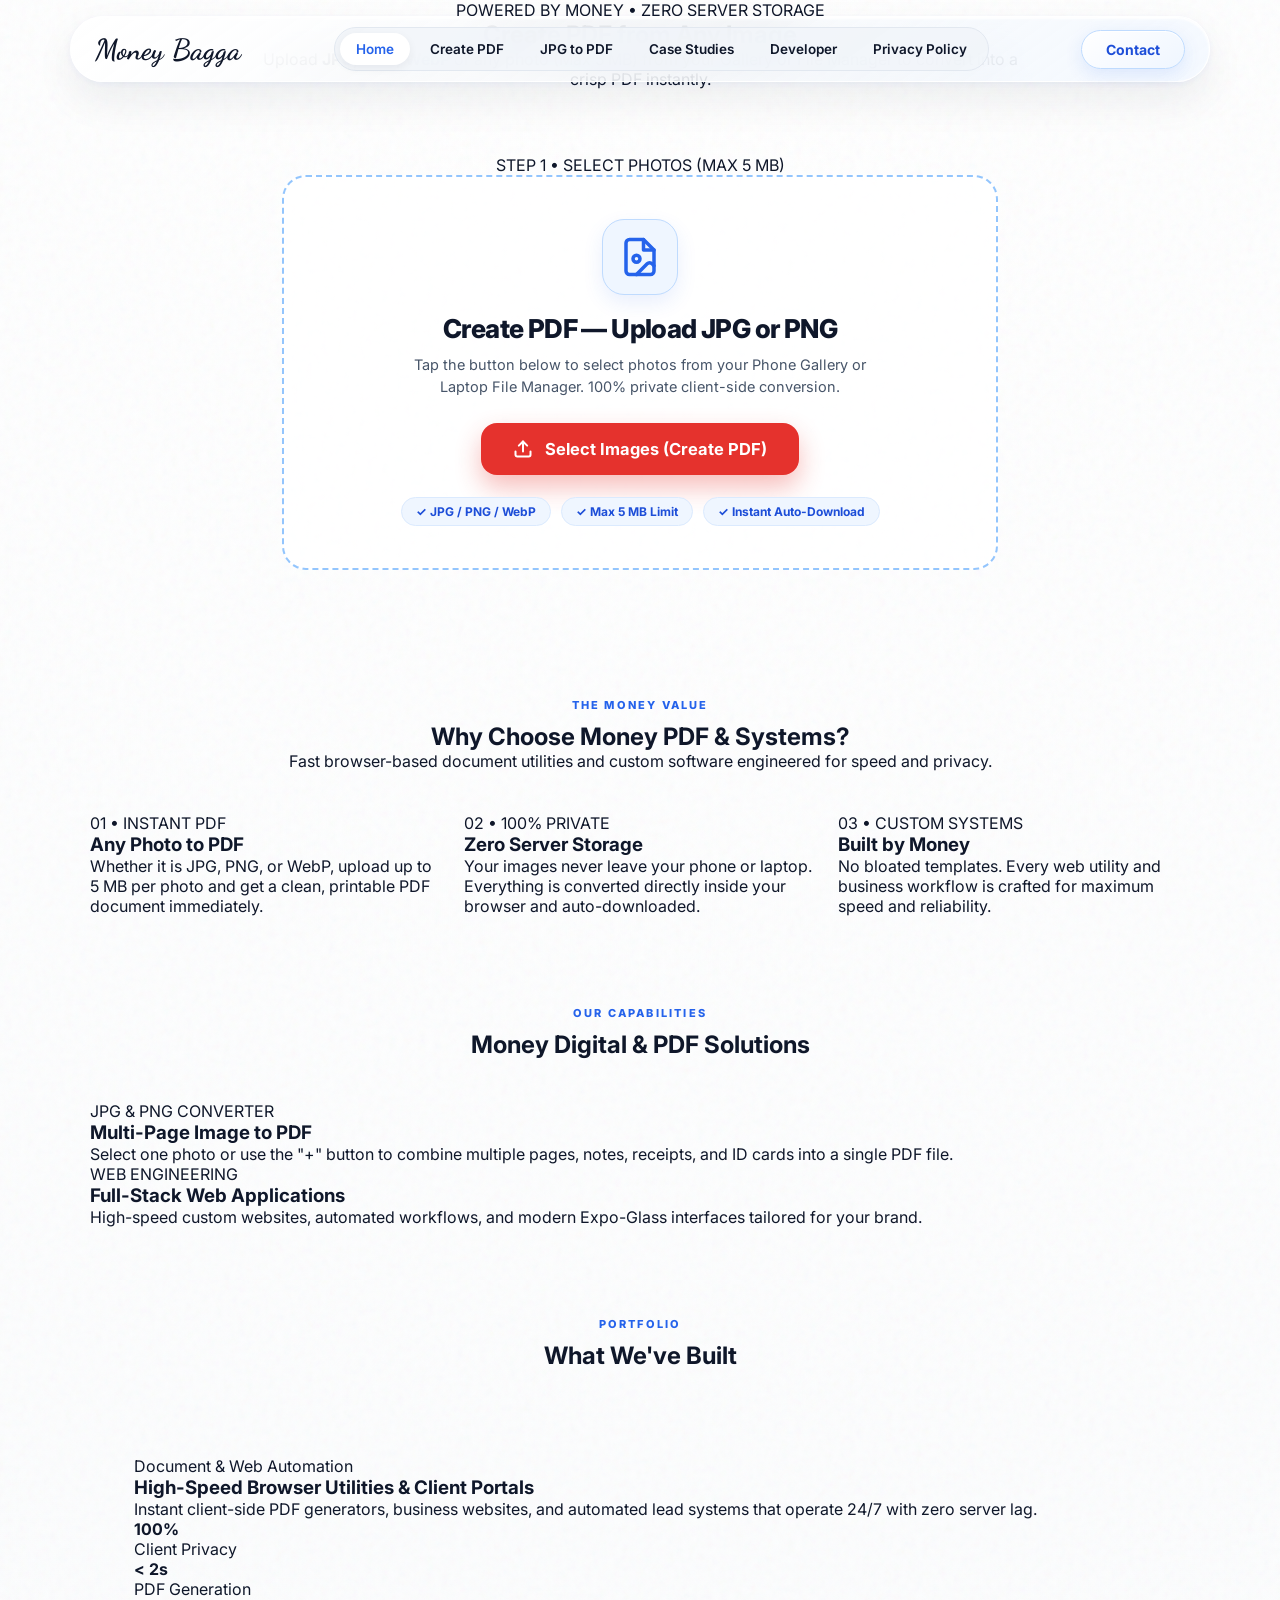
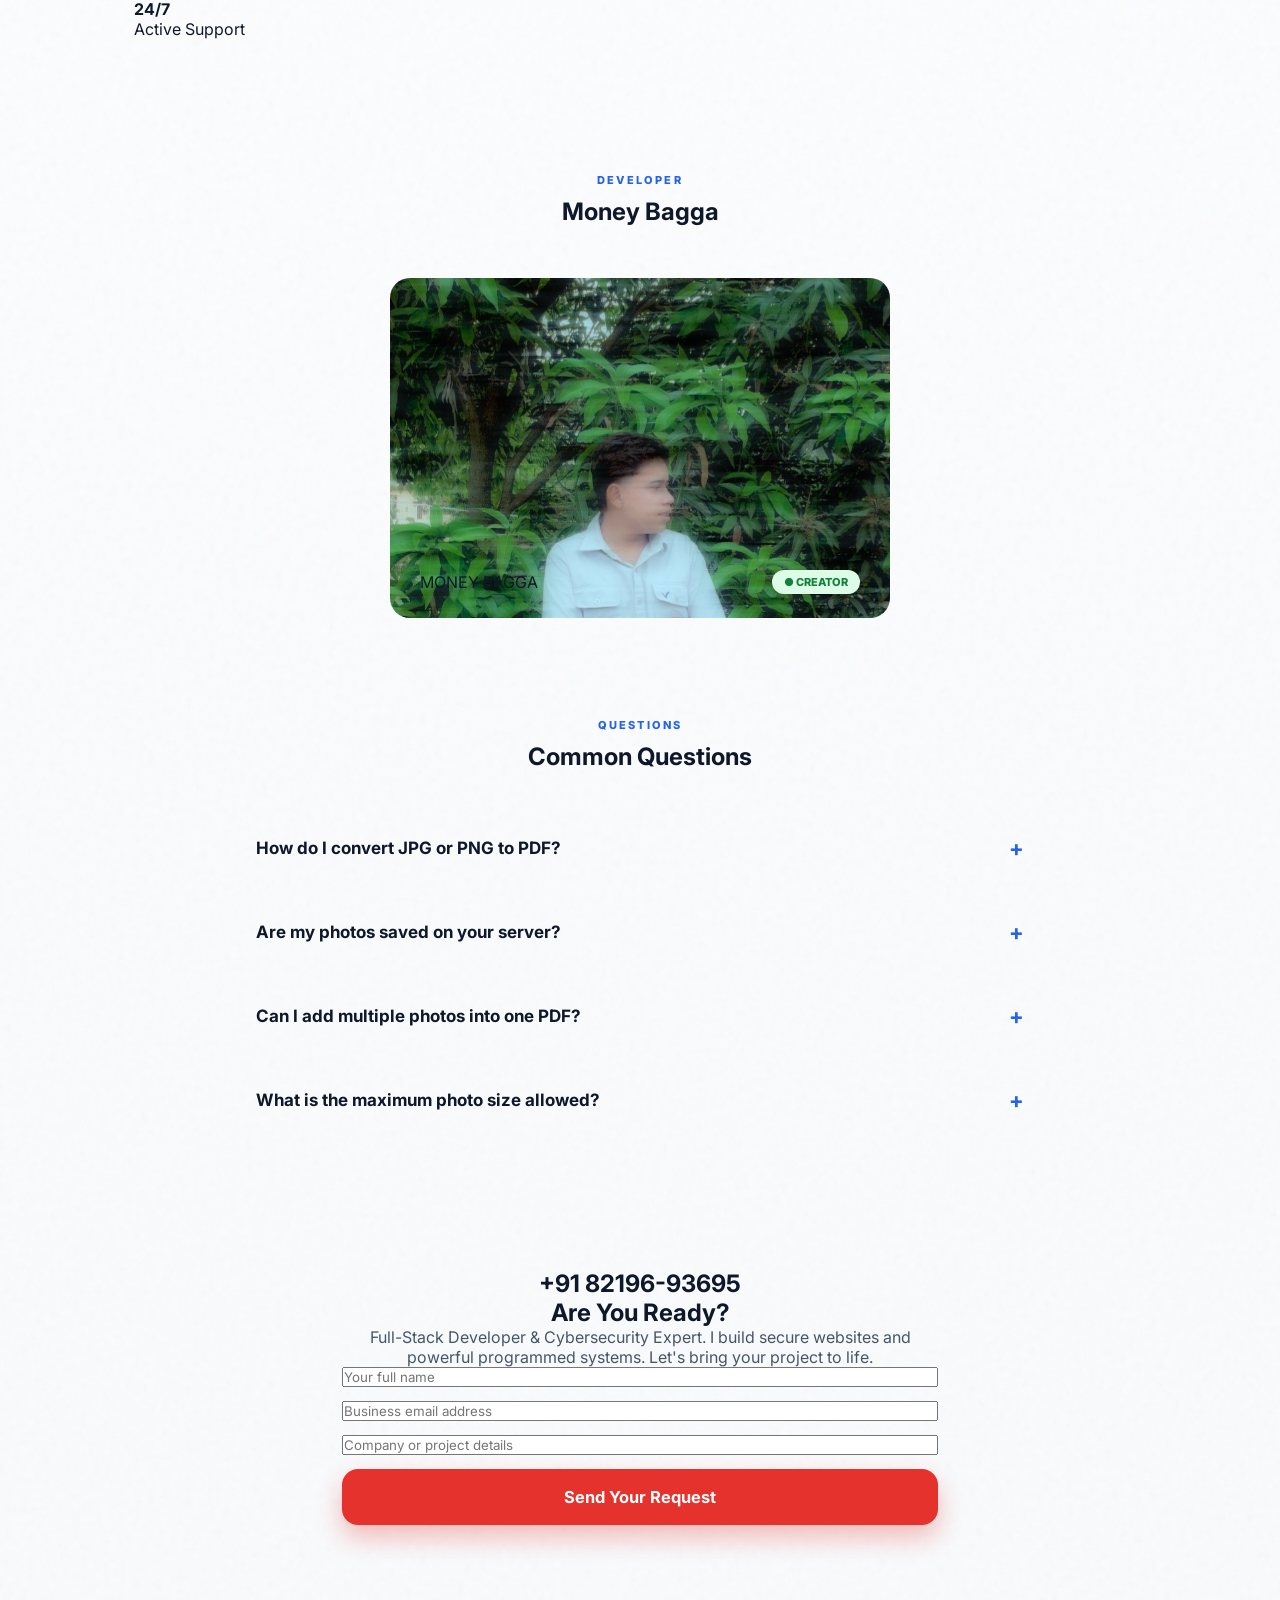
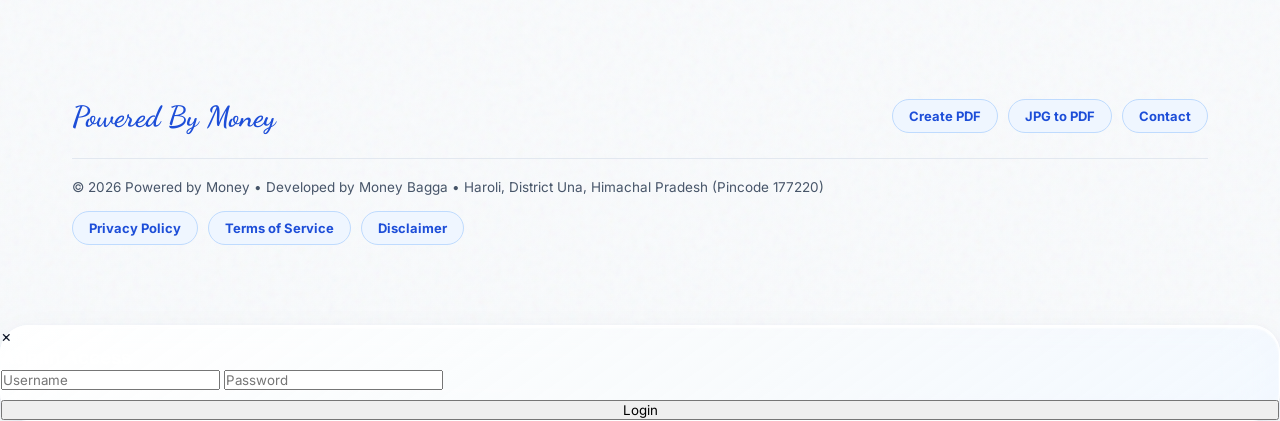
==== commit a4cd1580: "Update print statement from 'Hello' to 'Goodbye'" ====
--- a/index.html
+++ b/index.html
@@ -1,28 +1,26 @@
 <!DOCTYPE html>
 <html lang="en">
-<head>
+<head> 
     <meta name="google-site-verification" content="Or5JbtfQH0gGANckua64EHZYJ_xr-wmy5QeWB-W5O2w" />
     <meta charset="UTF-8">
     <meta name="viewport" content="width=device-width, initial-scale=1.0, maximum-scale=1.0, user-scalable=no">
     <title>Create PDF — Money Bagga | Instant JPG & PNG to PDF Converter</title>
-    <meta name="description" content="Create PDF instantly from JPG, PNG, and WebP images. 100% free, fast client-side Image to PDF Converter developed by Money Bagga in Haroli, Una, Himachal Pradesh.">
+    <meta name="description" content="Create PDF instantly from JPG, PNG, and WebP images. 100% free, fast client-side Image to PDF Converter proudly developed by Money Bagga in Haroli, District Una, Himachal Pradesh.">
     <meta name="keywords" content="Create PDF, JPG to PDF, PNG to PDF, Image to PDF Converter, Money Bagga, Developer Money, manigamer.cv, Free PDF Maker India">
-    <meta name="author" content="Money Bagga (Haroli, Una, HP)">
-    <meta name="robots" content="index, follow, max-snippet:-1, max-image-preview:large">
+    <meta name="author" content="MONEY BAGGA (Haroli, Una, HP)">
+    <meta name="robots" content="index, follow, max-snippet:-1, max-image-preview:large, max-video-preview:-1">
     <link rel="canonical" href="https://manigamer.cv/" />
 
-    <!-- Open Graph Meta Tags -->
+    <!-- Open Graph / Social Media Meta Tags -->
     <meta property="og:type" content="website" />
     <meta property="og:title" content="Create PDF — Money Bagga | Fast JPG & PNG to PDF Converter" />
-    <meta property="og:description" content="Convert JPG, PNG, and any photo into a clean PDF document in seconds. Zero server storage, 100% private, powered by Money." />
+    <meta property="og:description" content="Convert JPG, PNG, and any photo into a clean PDF document in seconds. Zero server storage, 100% private, Powered by Money." />
     <meta property="og:url" content="https://manigamer.cv/" />
     <meta property="og:site_name" content="Create PDF — Money Bagga" />
     <meta property="og:image" content="https://manigamer.cv/images/aster.jpg" />
 
-    <!-- Fonts -->
-    <link href="https://fonts.googleapis.com/css2?family=Dancing+Script:wght@700&family=Inter:wght@400;500;600;700;800&display=swap" rel="stylesheet">
-
-    <!-- Circular Favicon Logo (Static + Dynamic Round Canvas) -->
+    <!-- Fonts & Circular Favicon Logo -->
+    <link href="https://fonts.googleapis.com/css2?family=Dancing+Script:wght@700&family=Inter:wght@300;400;500;600;700;800;900&display=swap" rel="stylesheet">
     <link id="dynamicRoundFavicon" rel="icon" type="image/png" href="images/aster.jpg" sizes="192x192">
     <link id="dynamicRoundAppleIcon" rel="apple-touch-icon" href="images/aster.jpg">
 
@@ -55,7 +53,7 @@
     })();
     </script>
 
-    <!-- JSON-LD Structured Data for Google Front Sitelinks (Create PDF, Developer, JPG, Contact) -->
+    <!-- JSON-LD Structured Data for Google Search Front Sitelinks -->
     <script type="application/ld+json">
     {
       "@context": "https://schema.org",
@@ -65,8 +63,8 @@
           "@id": "https://manigamer.cv/#website",
           "url": "https://manigamer.cv/",
           "name": "Create PDF — Money Bagga",
-          "alternateName": ["Money PDF Converter", "Create PDF Money", "JPG to PDF Money Bagga"],
-          "description": "Instant JPG, PNG, and Image to PDF Converter developed by Money Bagga."
+          "alternateName": ["Money Bagga", "Create PDF Money", "JPG to PDF Money"],
+          "description": "Fast client-side JPG, PNG, and Image to PDF Converter developed in Haroli, District Una, Himachal Pradesh, India."
         },
         {
           "@type": "Organization",
@@ -79,15 +77,26 @@
         {
           "@type": "SoftwareApplication",
           "@id": "https://manigamer.cv/#app",
-          "name": "Create PDF by Money",
+          "name": "Create PDF",
           "url": "https://manigamer.cv/#create-pdf",
           "operatingSystem": "All",
           "applicationCategory": "UtilitiesApplication",
-          "description": "Free online JPG, PNG, and photo to PDF converter with 5MB fast client-side processing and zero server storage.",
+          "description": "Instant JPG & PNG to PDF converter developed by Money Bagga from Haroli, District Una, Himachal Pradesh, India.",
           "offers": {
             "@type": "Offer",
             "price": "0",
             "priceCurrency": "INR"
+          },
+          "author": {
+            "@type": "Person",
+            "name": "Money Bagga",
+            "address": {
+              "@type": "PostalAddress",
+              "addressLocality": "Haroli",
+              "addressRegion": "District Una, Himachal Pradesh",
+              "postalCode": "177220",
+              "addressCountry": "India"
+            }
           }
         },
         {
@@ -98,35 +107,35 @@
               "@type": "SiteNavigationElement",
               "position": 1,
               "name": "Create PDF",
-              "description": "Upload JPG, PNG, or any image up to 5MB and convert to PDF instantly with automatic download.",
+              "description": "Upload JPG, PNG, or any photo up to 5MB and convert to PDF instantly with automatic download.",
               "url": "https://manigamer.cv/#create-pdf"
             },
             {
               "@type": "SiteNavigationElement",
               "position": 2,
               "name": "Developer",
-              "description": "Meet Money Bagga — Full-Stack Web & App Developer from Haroli, District Una, Himachal Pradesh.",
-              "url": "https://manigamer.cv/#developer"
+              "description": "Meet Money Bagga, Full-Stack Developer and Creator of Money PDF tools from Himachal Pradesh.",
+              "url": "https://manigamer.cv/#gallery"
             },
             {
               "@type": "SiteNavigationElement",
               "position": 3,
-              "name": "JPG to PDF",
-              "description": "Convert single or multiple JPG, PNG, and WebP photos into a clean PDF file on mobile or desktop.",
-              "url": "https://manigamer.cv/#jpg-to-pdf"
+              "name": "JPG",
+              "description": "Convert single or multiple JPG, PNG, and WebP images into a crisp PDF document.",
+              "url": "https://manigamer.cv/#services"
             },
             {
               "@type": "SiteNavigationElement",
               "position": 4,
               "name": "Contact",
-              "description": "24/7 direct support and custom software inquiry (+91 82196-93695).",
+              "description": "24/7 direct support and project inquiry with Money Bagga (+91 82196-93695).",
               "url": "https://manigamer.cv/#contact"
             },
             {
               "@type": "SiteNavigationElement",
               "position": 5,
               "name": "Privacy Policy",
-              "description": "Zero file storage guarantee, client-side PDF conversion privacy policy, and Google AdSense disclosures.",
+              "description": "Read our strict privacy policy, zero server storage guarantee, and Google AdSense disclosures.",
               "url": "https://manigamer.cv/#privacy-policy"
             }
           ]
@@ -135,76 +144,65 @@
     }
     </script>
 
+    <!-- Connected External CSS -->
     <link rel="stylesheet" href="style.css">
 </head>
-<body class="paper-surface">
+<body>
     <div id="toastContainer" class="toast-container"></div>
 
-    <!-- Global Realistic Paper Grain Overlay -->
-    <div class="paper-grain-overlay" aria-hidden="true"></div>
-
-    <!-- 3-Dot / Hamburger Mobile Menu Overlay -->
-    <div id="mobileNavOverlay" class="mobile-nav-overlay paper-sheet">
-        <button class="mobile-nav-close" id="mobileNavClose" aria-label="Close Menu">&times;</button>
-        <a href="#create-pdf" class="active" onclick="closeMobileNav()">Create PDF</a>
-        <a href="#jpg-to-pdf" onclick="closeMobileNav()">JPG to PDF</a>
-        <a href="#developer" onclick="closeMobileNav()">Developer</a>
-        <a href="#faq" onclick="closeMobileNav()">FAQ</a>
+    <!-- ORIGINAL DARK GLASS MOBILE NAVIGATION OVERLAY (UNTOUCHED STYLE) -->
+    <div id="mobileNavOverlay" class="mobile-nav-overlay">
+        <button class="mobile-nav-close" id="mobileNavClose">&times;</button>
+        <a href="#home" class="active" onclick="closeMobileNav()">Home</a>
+        <a href="#create-pdf" onclick="closeMobileNav()">Create PDF</a>
+        <a href="#services" onclick="closeMobileNav()">JPG to PDF</a>
+        <a href="#case-studies" onclick="closeMobileNav()">Case Studies</a>
+        <a href="#gallery" onclick="closeMobileNav()">Developer</a>
+        <a href="#privacy-policy" onclick="closeMobileNav()">Privacy Policy</a>
         <a href="#contact" onclick="closeMobileNav()">Contact</a>
-        <a href="#privacy-policy" onclick="closeMobileNav()">Privacy Policy (Create PDF)</a>
-        <a href="#terms-of-service" onclick="closeMobileNav()">Terms of Service</a>
     </div>
 
+    <!-- Main Website Wrap -->
     <div id="mainWebsite">
-        <!-- Sticky Top Navbar (Expo Glass + Paper Layer) -->
+        <!-- ORIGINAL NAVBAR (UNTOUCHED DARK EXPO-GLASS-EFFECT) -->
         <div class="navbar-wrapper">
-            <nav class="iphone-glass expo-glass-effect paper-layer navbar" aria-label="Main Navigation">
-                <a href="#home" id="secretLoginTrigger" class="logo">
-                    <img src="images/aster.jpg" alt="Money Logo" class="nav-round-logo" onerror="this.style.display='none'">
-                    <span class="blue-ink">Money</span> Bagga
-                </a>
+            <nav class="iphone-glass expo-glass-effect navbar" aria-label="Main Navigation">
+                <a id="secretLoginTrigger" class="logo">Money Bagga</a>
                 <div class="nav-links">
-                    <a href="#create-pdf" class="nav-btn active">Create PDF</a>
-                    <a href="#jpg-to-pdf" class="nav-btn">JPG to PDF</a>
-                    <a href="#developer" class="nav-btn">Developer</a>
-                    <a href="#faq" class="nav-btn">FAQ</a>
-                    <a href="#contact" class="nav-btn">Contact</a>
+                    <a href="#home" class="nav-btn active">Home</a>
+                    <a href="#create-pdf" class="nav-btn">Create PDF</a>
+                    <a href="#services" class="nav-btn">JPG to PDF</a>
+                    <a href="#case-studies" class="nav-btn">Case Studies</a>
+                    <a href="#gallery" class="nav-btn">Developer</a>
                     <a href="#privacy-policy" class="nav-btn">Privacy Policy</a>
                 </div>
-                <a href="#create-pdf" class="btn-glass expo-glass-btn">Create PDF ↗</a>
+                <a href="#contact" class="btn-glass expo-glass-btn" style="padding: 10px 24px; font-size: 14px;">Contact</a>
                 <button class="mobile-menu-btn" id="mobileMenuBtn" aria-label="Open Menu">
-                    <svg width="26" height="26" viewBox="0 0 24 24" fill="none" stroke="currentColor" stroke-width="2.4" stroke-linecap="round"><line x1="3" y1="6" x2="21" y2="6"/><line x1="3" y1="12" x2="21" y2="12"/><line x1="3" y1="18" x2="21" y2="18"/></svg>
+                    <svg width="26" height="26" viewBox="0 0 24 24" fill="none" stroke="currentColor" stroke-width="2.5" stroke-linecap="round"><line x1="3" y1="6" x2="21" y2="6"/><line x1="3" y1="12" x2="21" y2="12"/><line x1="3" y1="18" x2="21" y2="18"/></svg>
                 </button>
             </nav>
         </div>
 
         <main class="desktop-wrapper">
 
-            <!-- TOP SECTION: CREATE PDF TOOL (FRONT & CENTER) + OPTIONAL HERO VIDEO -->
-            <section id="home" class="hero-paper-section">
-                <div class="hero-video-bg">
-                    <video autoplay muted loop playsinline id="hero-video">
-                        <source src="images/hero-bg.mp4" type="video/mp4">
-                    </video>
-                    <div class="hero-paper-wash"></div>
-                </div>
-
+            <!-- TOP SECTION: CREATE PDF TOOL (NO VIDEO, BRIGHT WHITE PAPER + EXPO GLASS) -->
+            <section id="home" class="top-pdf-hero">
                 <div id="create-pdf" class="pdf-workspace-wrapper">
-                    <div class="center-title" style="margin-bottom: 26px;">
-                        <div class="iphone-glass expo-glass-effect paper-pill">
+                    <div class="center-title" style="margin-bottom: 28px;">
+                        <div class="paper-badge-pill expo-glass-paper">
                             <span class="pulse-dot"></span> POWERED BY MONEY • ZERO SERVER STORAGE
                         </div>
-                        <h1 class="paper-heading">Create <span class="blue-ink">PDF</span> from Any Image</h1>
-                        <p class="paper-subtext">Convert <strong class="blue-ink">JPG, PNG, WebP</strong> or any photo into a crisp PDF document in seconds. Max 5 MB per photo • 100% Private on your device.</p>
-                    </div>
-
-                    <!-- Hidden File Input (Opens Gallery on Phone / File Manager on Laptop) -->
+                        <h1 class="paper-main-title">Create <span class="blue-paper-ink">PDF</span> from Any Image</h1>
+                        <p class="paper-subtitle">Upload <strong class="blue-paper-ink">JPG, PNG, WebP</strong> or any photo (Max 5 MB) from your Gallery or File Manager to convert into a crisp PDF instantly.</p>
+                    </div>
+
+                    <!-- Hidden File Input (Accepts any photo format) -->
                     <input type="file" id="pdf-file-input" accept="image/jpeg,image/png,image/webp,image/gif,image/bmp,image/*" multiple style="display: none;">
 
                     <!-- STEP 1: UPLOAD / SELECT IMAGES VIEW -->
-                    <div id="pdf-step-upload" class="iphone-glass expo-glass-effect paper-card pdf-stage-card">
-                        <div class="paper-sheet-badge">STEP 1 • SELECT PHOTOS</div>
-                        <div class="upload-dropzone" id="upload-dropzone">
+                    <div id="pdf-step-upload" class="expo-glass-paper paper-textured-box pdf-stage-card">
+                        <div class="paper-step-pill">STEP 1 • SELECT PHOTOS (MAX 5 MB)</div>
+                        <div class="upload-dropzone paper-textured-inner" id="upload-dropzone">
                             <div class="doc-sheet-icon">
                                 <svg width="42" height="42" viewBox="0 0 24 24" fill="none" stroke="#2563eb" stroke-width="2" stroke-linecap="round" stroke-linejoin="round">
                                     <path d="M14 2H6a2 2 0 0 0-2 2v16a2 2 0 0 0 2 2h12a2 2 0 0 0 2-2V8z"></path>
@@ -213,11 +211,11 @@
                                     <path d="m20 17-1.09-1.09a2 2 0 0 0-2.82 0L10 22"></path>
                                 </svg>
                             </div>
-                            <h2 class="stage-title">Upload <span class="blue-ink">JPG / PNG</span> to Create PDF</h2>
-                            <p class="stage-desc">Tap below to open your Phone Gallery or Laptop File Manager. Supports JPG, PNG, WebP &amp; all image formats (Up to 5 MB).</p>
-                            <button type="button" id="select-images-btn" class="btn-primary-blue">
+                            <h2 class="stage-title"><span class="blue-paper-ink">Create PDF</span> — Upload JPG or PNG</h2>
+                            <p class="stage-desc">Tap the button below to select photos from your Phone Gallery or Laptop File Manager. 100% private client-side conversion.</p>
+                            <button type="button" id="select-images-btn" class="btn-convert-red" style="margin: 0 auto;">
                                 <svg width="20" height="20" viewBox="0 0 24 24" fill="none" stroke="currentColor" stroke-width="2.4" stroke-linecap="round" stroke-linejoin="round"><path d="M21 15v4a2 2 0 0 1-2 2H5a2 2 0 0 1-2-2v-4"/><polyline points="17 8 12 3 7 8"/><line x1="12" y1="3" x2="12" y2="15"/></svg>
-                                Select Images (Create PDF)
+                                <span>Select Images (Create PDF)</span>
                             </button>
                             <div class="upload-meta-pills">
                                 <span class="paper-tag">✓ JPG / PNG / WebP</span>
@@ -227,8 +225,8 @@
                         </div>
                     </div>
 
-                    <!-- STEP 2: SEPARATE WORKSPACE VIEW (PREVIEW + ADD MORE '+' BUTTON + CONVERT BUTTON) -->
-                    <div id="pdf-step-workspace" class="iphone-glass expo-glass-effect paper-card pdf-stage-card" style="display: none;">
+                    <!-- STEP 2: SEPARATE WORKSPACE VIEW (PREVIEW + '+' ADD BUTTON + RED CONVERT BUTTON) -->
+                    <div id="pdf-step-workspace" class="expo-glass-paper paper-textured-box pdf-stage-card" style="display: none;">
                         <div class="workspace-top-bar">
                             <button type="button" id="workspace-back-btn" class="icon-circle-btn" title="Clear & Back">
                                 <svg width="18" height="18" viewBox="0 0 24 24" fill="none" stroke="currentColor" stroke-width="2.4"><line x1="19" y1="12" x2="5" y2="12"/><polyline points="12 19 5 12 12 5"/></svg>
@@ -236,7 +234,7 @@
                             <div class="workspace-settings">
                                 <select id="pdf-page-size" class="paper-select" aria-label="Page Size">
                                     <option value="a4">A4 Paper Size</option>
-                                    <option value="fit">Fit to Image Size</option>
+                                    <option value="fit">Fit to Photo Size</option>
                                 </select>
                                 <select id="pdf-orientation" class="paper-select" aria-label="Page Orientation">
                                     <option value="portrait">Portrait</option>
@@ -245,18 +243,18 @@
                             </div>
                         </div>
 
-                        <!-- Image Cards Grid (Like Screenshot 64557.jpg) -->
+                        <!-- Uploaded Images Grid (Like 64557.jpg) -->
                         <div id="pdf-preview-grid" class="pdf-preview-grid"></div>
 
-                        <!-- Floating Action Buttons (+ Add More with Count Badge) -->
+                        <!-- Floating '+' Add More Images Button with Counter Badge -->
                         <div class="workspace-floating-actions">
-                            <button type="button" id="add-more-images-btn" class="floating-plus-btn" title="Add More Images">
+                            <button type="button" id="add-more-images-btn" class="floating-plus-btn" title="Add More Photos">
                                 <span id="image-count-badge" class="count-badge">1</span>
                                 <svg width="24" height="24" viewBox="0 0 24 24" fill="none" stroke="#ffffff" stroke-width="2.6" stroke-linecap="round"><line x1="12" y1="5" x2="12" y2="19"/><line x1="5" y1="12" x2="19" y2="12"/></svg>
                             </button>
                         </div>
 
-                        <!-- Bottom Convert Bar -->
+                        <!-- Bottom Red Convert to PDF Button -->
                         <div class="workspace-bottom-bar">
                             <button type="button" id="convert-to-pdf-btn" class="btn-convert-red">
                                 <span>Convert to PDF</span>
@@ -265,21 +263,21 @@
                         </div>
                     </div>
 
-                    <!-- STEP 3: CIRCULAR PAPER LOADING ANIMATION (1.5 - 2 SECONDS) -->
-                    <div id="pdf-step-loading" class="iphone-glass expo-glass-effect paper-card pdf-stage-card" style="display: none;">
+                    <!-- STEP 3: CIRCULAR PAPER LOADING ANIMATION (1.6 SECONDS) -->
+                    <div id="pdf-step-loading" class="expo-glass-paper paper-textured-box pdf-stage-card" style="display: none;">
                         <div class="paper-loader-box">
                             <div class="paper-spinner-ring">
                                 <div class="paper-spinner-sheet">PDF</div>
                             </div>
-                            <h3 class="blue-ink" id="loader-status-title">Creating Paper PDF...</h3>
-                            <p class="stage-desc" id="loader-status-sub">Formatting your images onto crisp A4 paper sheets &amp; preparing auto-download...</p>
+                            <h3 class="blue-paper-ink" style="font-size: 22px;">Creating Paper PDF...</h3>
+                            <p class="stage-desc" style="margin-bottom: 0;">Merging your photos onto crisp paper sheets &amp; starting automatic download...</p>
                         </div>
                     </div>
 
                     <!-- STEP 4: DOWNLOAD READY PAGE (LIKE SCREENSHOT 64559.jpg) -->
-                    <div id="pdf-step-done" class="iphone-glass expo-glass-effect paper-card pdf-stage-card" style="display: none;">
-                        <div class="done-badge">✓ AUTO-DOWNLOAD STARTED</div>
-                        <h2 class="stage-title" style="margin-bottom: 20px;">The images have been converted to <span class="blue-ink">PDF</span></h2>
+                    <div id="pdf-step-done" class="expo-glass-paper paper-textured-box pdf-stage-card" style="display: none;">
+                        <div class="done-badge">✓ AUTO-DOWNLOAD STARTED IN CHROME</div>
+                        <h2 class="stage-title" style="margin-bottom: 20px;">The images have been converted to <span class="blue-paper-ink">PDF</span></h2>
 
                         <button type="button" id="download-pdf-again-btn" class="btn-download-main">
                             <svg width="22" height="22" viewBox="0 0 24 24" fill="none" stroke="currentColor" stroke-width="2.5" stroke-linecap="round" stroke-linejoin="round"><path d="M21 15v4a2 2 0 0 1-2 2H5a2 2 0 0 1-2-2v-4"/><polyline points="7 10 12 15 17 10"/><line x1="12" y1="15" x2="12" y2="3"/></svg>
@@ -291,7 +289,7 @@
                                 <svg width="18" height="18" viewBox="0 0 24 24" fill="none" stroke="currentColor" stroke-width="2.4"><line x1="19" y1="12" x2="5" y2="12"/><polyline points="12 19 5 12 12 5"/></svg>
                             </button>
                             <div class="done-right-btns">
-                                <button type="button" id="done-copy-link-btn" class="done-round-btn blue-btn" title="Copy Tool Link">
+                                <button type="button" id="done-copy-link-btn" class="done-round-btn red-btn" title="Copy Link">
                                     <svg width="18" height="18" viewBox="0 0 24 24" fill="none" stroke="currentColor" stroke-width="2.2"><path d="M10 13a5 5 0 0 0 7.54.54l3-3a5 5 0 0 0-7.07-7.07l-1.72 1.71"/><path d="M14 11a5 5 0 0 0-7.54-.54l-3 3a5 5 0 0 0 7.07 7.07l1.71-1.71"/></svg>
                                 </button>
                                 <button type="button" id="done-delete-btn" class="done-round-btn red-btn" title="Delete & Reset">
@@ -300,8 +298,8 @@
                             </div>
                         </div>
 
-                        <div class="continue-tools-box paper-layer">
-                            <h4>Quick Actions &amp; Formats Supported</h4>
+                        <div class="continue-tools-box paper-textured-inner">
+                            <h4>Continue to...</h4>
                             <div class="continue-list">
                                 <div class="continue-item" onclick="document.getElementById('done-back-btn').click()">
                                     <span class="c-badge">JPG</span>
@@ -315,7 +313,7 @@
                                 </div>
                                 <div class="continue-item" onclick="document.getElementById('done-back-btn').click()">
                                     <span class="c-badge">MERGE</span>
-                                    <span>Combine Multiple Photos into Single PDF</span>
+                                    <span>Merge Multiple Photos into PDF</span>
                                     <span class="c-arrow">›</span>
                                 </div>
                             </div>
@@ -324,106 +322,143 @@
                 </div>
             </section>
 
-            <!-- HOW IT WORKS / JPG TO PDF FEATURES (PAPER LAYERED CARDS, NO UGLY CIRCLES) -->
-            <section id="jpg-to-pdf" class="section-padding reveal-up">
+            <!-- Why Choose Us (Paper Textured Cards) -->
+            <section class="section-padding">
                 <div class="center-title">
-                    <span class="tagline">Fast • Paper Crisp • Powered by Money</span>
-                    <h2 class="paper-heading">Why Use <span class="blue-ink">Money Create PDF</span>?</h2>
-                    <p class="paper-subtext">Engineered for instant mobile and desktop document conversion with zero server uploads.</p>
+                    <span class="tagline">The Money Value</span>
+                    <h2>Why Choose <span class="blue-paper-ink">Money PDF &amp; Systems</span>?</h2>
+                    <p>Fast browser-based document utilities and custom software engineered for speed and privacy.</p>
                 </div>
                 <div class="grid-3">
-                    <div class="iphone-glass expo-glass-effect paper-card feature-card">
-                        <span class="paper-step-tag">01 • ANY IMAGE FORMAT</span>
-                        <h3 class="blue-ink">JPG, PNG &amp; WebP to PDF</h3>
-                        <p>Upload any photo format from your phone gallery or laptop file manager. Our hardcoded engine converts every pixel into a sharp PDF page.</p>
-                    </div>
-                    <div class="iphone-glass expo-glass-effect paper-card feature-card">
-                        <span class="paper-step-tag">02 • 100% CLIENT-SIDE PRIVACY</span>
-                        <h3 class="blue-ink">Zero Server Storage</h3>
-                        <p>Your photos (up to 5 MB each) never leave your browser. PDF generation happens locally on your device and downloads automatically to Chrome.</p>
-                    </div>
-                    <div class="iphone-glass expo-glass-effect paper-card feature-card">
-                        <span class="paper-step-tag">03 • MULTI-PAGE SUPPORT</span>
-                        <h3 class="blue-ink">Add Multiple Photos</h3>
-                        <p>Select one image or tap the <strong>+</strong> button to combine multiple notes, receipts, ID cards, or certificates into one clean PDF file.</p>
-                    </div>
-                </div>
-            </section>
-
-            <!-- DEVELOPER SECTION (KEPT INTACT WITH PAPER + EXPO GLASS STYLING) -->
-            <section id="developer" class="section-padding reveal-up">
+                    <div class="expo-glass-paper paper-textured-box card">
+                        <span class="paper-step-pill">01 • INSTANT PDF</span>
+                        <h3 class="blue-paper-ink">Any Photo to PDF</h3>
+                        <p>Whether it is JPG, PNG, or WebP, upload up to 5 MB per photo and get a clean, printable PDF document immediately.</p>
+                    </div>
+                    <div class="expo-glass-paper paper-textured-box card">
+                        <span class="paper-step-pill">02 • 100% PRIVATE</span>
+                        <h3 class="blue-paper-ink">Zero Server Storage</h3>
+                        <p>Your images never leave your phone or laptop. Everything is converted directly inside your browser and auto-downloaded.</p>
+                    </div>
+                    <div class="expo-glass-paper paper-textured-box card">
+                        <span class="paper-step-pill">03 • CUSTOM SYSTEMS</span>
+                        <h3 class="blue-paper-ink">Built by Money</h3>
+                        <p>No bloated templates. Every web utility and business workflow is crafted for maximum speed and reliability.</p>
+                    </div>
+                </div>
+            </section>
+
+            <!-- Services / Solutions Section -->
+            <section id="services" class="section-padding">
                 <div class="center-title">
-                    <span class="tagline">Founder &amp; Creator</span>
-                    <h2 class="paper-heading">Developer <span class="blue-ink">Money Bagga</span></h2>
-                    <p class="paper-subtext">Full-Stack Web &amp; App Developer from Haroli, District Una, Himachal Pradesh (177220).</p>
+                    <span class="tagline">Our Capabilities</span>
+                    <h2><span class="blue-paper-ink">Money</span> Digital &amp; PDF Solutions</h2>
+                </div>
+                <div class="grid-2">
+                    <div class="expo-glass-paper paper-textured-box card">
+                        <span class="paper-step-pill">JPG &amp; PNG CONVERTER</span>
+                        <h3 class="blue-paper-ink">Multi-Page Image to PDF</h3>
+                        <p>Select one photo or use the "+" button to combine multiple pages, notes, receipts, and ID cards into a single PDF file.</p>
+                    </div>
+                    <div class="expo-glass-paper paper-textured-box card">
+                        <span class="paper-step-pill">WEB ENGINEERING</span>
+                        <h3 class="blue-paper-ink">Full-Stack Web Applications</h3>
+                        <p>High-speed custom websites, automated workflows, and modern Expo-Glass interfaces tailored for your brand.</p>
+                    </div>
+                </div>
+            </section>
+
+            <!-- Case Studies -->
+            <section id="case-studies" class="section-padding">
+                <div class="center-title">
+                    <span class="tagline">Portfolio</span>
+                    <h2>What We've <span class="blue-paper-ink">Built</span></h2>
+                </div>
+                <div class="expo-glass-paper paper-textured-box card case-study-card">
+                    <div class="case-content-side" style="width: 100%; padding: 44px;">
+                        <span class="paper-step-pill">Document &amp; Web Automation</span>
+                        <h3 class="blue-paper-ink">High-Speed Browser Utilities &amp; Client Portals</h3>
+                        <p>Instant client-side PDF generators, business websites, and automated lead systems that operate 24/7 with zero server lag.</p>
+                        <div class="case-stats">
+                            <div class="stat"><h4 class="blue-paper-ink">100%</h4><p>Client Privacy</p></div>
+                            <div class="stat"><h4 class="blue-paper-ink">&lt; 2s</h4><p>PDF Generation</p></div>
+                            <div class="stat"><h4 class="blue-paper-ink">24/7</h4><p>Active Support</p></div>
+                        </div>
+                    </div>
+                </div>
+            </section>
+
+            <!-- Developer Section (Kept Intact) -->
+            <section id="gallery" class="section-padding">
+                <div class="center-title">
+                    <span class="tagline">Developer</span>
+                    <h2><span class="blue-paper-ink">Money Bagga</span></h2>
                 </div>
                 <div style="display: flex; justify-content: center;">
-                    <div class="iphone-glass expo-glass-effect paper-card dev-premium-card">
+                    <div class="expo-glass-paper paper-textured-box card dev-premium-card" style="position: relative;">
                         <img src="images/mani-devloper.jpeg" class="gallery-photo" alt="Money Bagga - Developer" onerror="this.onerror=null; this.src='images/aster.jpg';">
-                        <div class="dev-name-overlay paper-layer">
-                            <span class="blue-ink">MONEY BAGGA</span>
-                            <span class="dev-badge">● CREATOR &amp; DEVELOPER</span>
-                        </div>
-                    </div>
-                </div>
-            </section>
-
-            <!-- FAQ ACCORDION (FOCUSED ON CREATE PDF FOR ADSENSE APPROVAL) -->
-            <section id="faq" class="section-padding reveal-up">
+                        <div class="dev-name-overlay">
+                            <span>MONEY BAGGA</span>
+                            <span class="dev-badge">● CREATOR</span>
+                        </div>
+                    </div>
+                </div>
+            </section>
+
+            <!-- FAQ Accordion (Toggle Boxes with Expo Glass + Paper Texture) -->
+            <section id="faq" class="section-padding">
                 <div class="center-title">
-                    <span class="tagline">Questions &amp; Help</span>
-                    <h2 class="paper-heading">Frequently Asked <span class="blue-ink">Questions</span></h2>
+                    <span class="tagline">Questions</span>
+                    <h2>Common <span class="blue-paper-ink">Questions</span></h2>
                 </div>
                 <div class="faq-wrapper">
-                    <div class="iphone-glass expo-glass-effect paper-card faq-item">
-                        <div class="faq-header"><span class="blue-ink">How do I convert JPG or PNG to PDF?</span> <span class="faq-icon">+</span></div>
-                        <div class="faq-body">Click on "Select Images (Create PDF)", choose any JPG, PNG, or WebP photo up to 5 MB from your gallery or computer, and press "Convert to PDF". Your PDF will download automatically.</div>
-                    </div>
-                    <div class="iphone-glass expo-glass-effect paper-card faq-item">
-                        <div class="faq-header"><span class="blue-ink">Are my uploaded photos saved on your server?</span> <span class="faq-icon">+</span></div>
-                        <div class="faq-body">No! Money Create PDF processes all images 100% locally inside your web browser. No photos or PDF files are ever uploaded or stored on any server.</div>
-                    </div>
-                    <div class="iphone-glass expo-glass-effect paper-card faq-item">
-                        <div class="faq-header"><span class="blue-ink">Can I combine multiple photos into one PDF?</span> <span class="faq-icon">+</span></div>
-                        <div class="faq-body">Yes. After selecting your first photo, tap the floating "+" button in the preview screen to add more photos and merge them into a multi-page PDF document.</div>
-                    </div>
-                    <div class="iphone-glass expo-glass-effect paper-card faq-item">
-                        <div class="faq-header"><span class="blue-ink">What is the maximum photo file size supported?</span> <span class="faq-icon">+</span></div>
-                        <div class="faq-body">Each photo can be up to 5 MB in size, ensuring ultra-fast conversion and instant download on both mobile and desktop browsers.</div>
-                    </div>
-                </div>
-            </section>
-
-            <!-- CONTACT SECTION -->
-            <section id="contact" class="section-padding reveal-up">
-                <div class="iphone-glass expo-glass-effect paper-card contact-section">
-                    <span class="tagline">24/7 Direct Developer Support</span>
-                    <h2 class="paper-heading"><span class="blue-ink">+91 82196-93695</span><br>Get in Touch with Money</h2>
-                    <p class="paper-subtext" style="margin-bottom: 24px;">Need a custom web application, PDF utility, or full-stack website? Send your message directly below.</p>
+                    <div class="expo-glass-paper paper-textured-box faq-item">
+                        <div class="faq-header"><span class="blue-paper-ink">How do I convert JPG or PNG to PDF?</span> <span class="faq-icon">+</span></div>
+                        <div class="faq-body">Click on "Select Images (Create PDF)" at the top of the page, pick any photo (JPG, PNG, WebP up to 5 MB) from your gallery or file manager, and press "Convert to PDF". Your PDF will download automatically.</div>
+                    </div>
+                    <div class="expo-glass-paper paper-textured-box faq-item">
+                        <div class="faq-header"><span class="blue-paper-ink">Are my photos saved on your server?</span> <span class="faq-icon">+</span></div>
+                        <div class="faq-body">No. Our Create PDF tool runs 100% inside your browser. Your photos and generated PDF files are never uploaded or stored on any server.</div>
+                    </div>
+                    <div class="expo-glass-paper paper-textured-box faq-item">
+                        <div class="faq-header"><span class="blue-paper-ink">Can I add multiple photos into one PDF?</span> <span class="faq-icon">+</span></div>
+                        <div class="faq-body">Yes! After selecting your first photo, tap the red "+" button on the preview card to add more photos and merge them into a single PDF file.</div>
+                    </div>
+                    <div class="expo-glass-paper paper-textured-box faq-item">
+                        <div class="faq-header"><span class="blue-paper-ink">What is the maximum photo size allowed?</span> <span class="faq-icon">+</span></div>
+                        <div class="faq-body">Each photo can be up to 5 MB in size for instant, lag-free conversion and automatic download in Chrome.</div>
+                    </div>
+                </div>
+            </section>
+
+            <!-- Contact Section -->
+            <section id="contact" class="section-padding">
+                <div class="expo-glass-paper paper-textured-box contact-section">
+                    <h2 class="blue-paper-ink">+91 82196-93695 <br>Are You Ready?</h2>
+                    <p style="color: #475569;">Full-Stack Developer &amp; Cybersecurity Expert. I build secure websites and powerful programmed systems. Let's bring your project to life.</p>
                     <form id="leadContactForm" class="contact-form">
-                        <input type="text" id="leadName" class="input-glass paper-input" placeholder="Your full name" required>
-                        <input type="email" id="leadEmail" class="input-glass paper-input" placeholder="Email address" required>
-                        <input type="text" id="leadCompany" class="input-glass paper-input" placeholder="Project or inquiry details" required>
-                        <button type="submit" class="btn-primary-blue" style="width: 100%; justify-content: center;">Send Request</button>
+                        <input type="text" id="leadName" class="paper-input-glass" placeholder="Your full name" required>
+                        <input type="email" id="leadEmail" class="paper-input-glass" placeholder="Business email address" required>
+                        <input type="text" id="leadCompany" class="paper-input-glass" placeholder="Company or project details" required>
+                        <button type="submit" class="btn-convert-red" style="width: 100%; justify-content: center; padding: 18px;">Send Your Request</button>
                     </form>
                 </div>
             </section>
 
         </main>
 
-        <!-- FOOTER (POWERED BY MONEY ONLY + ADSENSE LEGAL LINKS) -->
-        <footer class="iphone-glass expo-glass-effect paper-card footer" style="max-width: 1140px; margin: 0 auto 40px;">
+        <!-- Footer (Powered By Money Only) -->
+        <footer class="expo-glass-paper paper-textured-box footer" style="max-width: 1200px; margin: 0 auto 40px;">
             <div class="footer-top">
-                <a href="#home" class="logo"><span class="blue-ink">Powered By Money</span></a>
+                <a href="#home" class="logo" style="color: #1d4ed8;">Powered By Money</a>
                 <div class="social-row">
                     <a href="#create-pdf" class="footer-quick-btn">Create PDF</a>
-                    <a href="#jpg-to-pdf" class="footer-quick-btn">JPG to PDF</a>
-                    <a href="#developer" class="footer-quick-btn">Developer</a>
+                    <a href="#services" class="footer-quick-btn">JPG to PDF</a>
                     <a href="#contact" class="footer-quick-btn">Contact</a>
                 </div>
             </div>
             <div class="footer-bottom">
-                <p>© 2026 Powered by Money • Developed by Money Bagga • Haroli, District Una, Himachal Pradesh (177220)</p>
+                <p>© 2026 Powered by Money • Developed by Money Bagga • Haroli, District Una, Himachal Pradesh (Pincode 177220)</p>
                 <div class="footer-links">
                     <a href="#privacy-policy" class="footer-legal-link">Privacy Policy</a>
                     <a href="#terms-of-service" class="footer-legal-link">Terms of Service</a>
@@ -434,92 +469,116 @@
     </div>
 
     <!-- =========================================================================
-         ADSENSE-READY LEGAL PAGES (OPENS ON CLICK OR URL HASH #privacy-policy)
-         Specifically tailored for Create PDF / Image to PDF Converter Website
+         ORIGINAL BLACK EXPO-GLASS LEGAL PAGES (OPENS WHEN CLICKED)
+         Updated for Create PDF & Google AdSense Approval
          ========================================================================= -->
 
-    <!-- 1. PRIVACY POLICY -->
+    <!-- 1. PRIVACY POLICY PAGE (DARK/BLACK BOX AS REQUESTED) -->
     <section id="privacy-policy" class="legal-page-overlay" aria-label="Privacy Policy">
-        <div class="legal-page-container iphone-glass expo-glass-effect paper-card">
+        <div class="legal-page-container iphone-glass expo-glass-effect">
             <div class="legal-page-header">
                 <div>
-                    <span class="tagline">Official Legal Documentation • manigamer.cv</span>
-                    <h2 class="blue-ink">Privacy Policy — Create PDF (Powered by Money)</h2>
-                    <p style="font-size: 14px; margin-top: 6px;">Last Updated: November 2026</p>
-                </div>
-                <a href="#home" class="btn-glass expo-glass-btn legal-close-btn">← Back to Create PDF</a>
+                    <span class="tagline" style="color: #94a3b8;">Legal Documentation • manigamer.cv</span>
+                    <h2 style="color: #ffffff;">Privacy Policy — Create PDF</h2>
+                    <p style="color: #94949e; font-size: 14px; margin-top: 6px;">Last Updated: November 2026</p>
+                </div>
+                <a href="#home" class="btn-glass expo-glass-btn legal-close-btn">← Back to Website</a>
             </div>
 
             <div class="legal-page-content">
-                <p>Welcome to <strong>Create PDF — Powered by Money</strong> (accessible from <strong>https://manigamer.cv</strong>). Protecting the privacy and document security of our visitors is our highest priority. This Privacy Policy explains how our online Image to PDF converter (JPG to PDF, PNG to PDF, WebP to PDF) operates and how we comply with Google AdSense policies.</p>
+                <p>Welcome to <strong>Create PDF — Powered by Money</strong> (accessible from <strong>https://manigamer.cv</strong>). Protecting the privacy and document security of our visitors and users is one of our highest priorities. This Privacy Policy document outlines how our online Image to PDF converter (JPG to PDF, PNG to PDF, WebP to PDF) operates and how we safeguard your digital experience.</p>
 
                 <h3>1. 100% Client-Side PDF Conversion &amp; Zero File Storage Guarantee</h3>
-                <p>Our core service allows users to convert JPG, PNG, and other image files (up to 5 MB per file) into PDF documents. <strong>We do not upload, store, view, backup, or share your photos or generated PDF files on any external server or database.</strong> All image reading, canvas rendering, and PDF file creation happen 100% locally inside your device's web browser memory. Once you download your PDF or close the browser tab, the temporary browser memory is immediately cleared.</p>
+                <p>Our website provides an instant online Image to PDF converter that allows users to convert JPG, PNG, and other photo formats (up to 5 MB per image) into PDF files. <strong>We do not upload, store, archive, view, or sell your personal photos or generated PDF documents on any server or database.</strong> All image processing and PDF creation occur 100% locally inside your web browser. Once you download your PDF or close your browser tab, your files are immediately cleared from temporary browser memory.</p>
 
                 <h3>2. Information You Voluntarily Provide</h3>
-                <p>If you submit a message through our Contact form, we collect your name, email address, and inquiry details solely to reply to your support or web development requests.</p>
-
-                <h3>3. Google AdSense &amp; DoubleClick DART Cookie Disclosure</h3>
-                <p>We use third-party advertising companies, including <strong>Google AdSense</strong>, to serve advertisements when you visit <strong>https://manigamer.cv</strong>:</p>
+                <p>If you choose to submit a business inquiry through our "Contact" form, we collect your name, email address, and project details strictly for communicating with you regarding web development or technical support.</p>
+
+                <h3>3. Google AdSense &amp; DoubleClick DART Cookie</h3>
+                <p>We use third-party advertising companies, including <strong>Google AdSense</strong>, to serve ads when you visit our website (<strong>https://manigamer.cv</strong>):</p>
                 <ul>
-                    <li>Third-party vendors, including Google, use cookies to serve ads based on a user's prior visits to <strong>https://manigamer.cv</strong> or other websites on the internet.</li>
-                    <li>Google's use of advertising cookies (such as the DoubleClick DART cookie) enables it and its partners to serve ads to our users based on their visit to our site and/or other sites on the Internet.</li>
-                    <li>Users may opt out of personalized advertising at any time by visiting <a href="https://adssettings.google.com" target="_blank" rel="noopener noreferrer">Google Ads Settings</a> or <a href="https://www.aboutads.info" target="_blank" rel="noopener noreferrer">www.aboutads.info</a>.</li>
+                    <li>Google, as a third-party vendor, uses cookies to serve ads on <strong>https://manigamer.cv</strong>.</li>
+                    <li>Google's use of advertising cookies (such as the DoubleClick DART cookie) enables it and its partners to serve ads to our users based on their visit to <strong>https://manigamer.cv</strong> and/or other sites on the Internet.</li>
+                    <li>Users may opt out of personalized advertising at any time by visiting <a href="https://adssettings.google.com" target="_blank" rel="noopener noreferrer">Google Ads Settings</a> or by visiting <a href="https://www.aboutads.info" target="_blank" rel="noopener noreferrer">www.aboutads.info</a>.</li>
                 </ul>
 
-                <h3>4. Log Files &amp; Standard Analytics</h3>
-                <p>Like most standard web applications, our hosting provider logs non-personal technical metadata such as IP address, browser type, referring/exit pages, and timestamps for security and performance monitoring.</p>
-
-                <h3>5. Contact the Developer</h3>
+                <h3>4. Log Files &amp; Cookies</h3>
+                <p>Our platform follows a standard procedure of using log files for security and analytics. These files log non-personal technical data such as Internet Protocol (IP) addresses, browser type, Internet Service Provider (ISP), date/time stamp, and referring/exit pages.</p>
+
+                <h3>5. Contact Information</h3>
+                <p>If you have any questions or require more information about our Privacy Policy, please contact the founder and developer directly:</p>
                 <ul>
-                    <li><strong>Brand / Platform:</strong> Create PDF — Powered by Money</li>
+                    <li><strong>Platform:</strong> Create PDF — Powered by Money</li>
                     <li><strong>Developer / Owner:</strong> Money Bagga (Mani Singh)</li>
                     <li><strong>Website:</strong> https://manigamer.cv</li>
-                    <li><strong>Location:</strong> Haroli, District Una, Himachal Pradesh, India (177220)</li>
-                    <li><strong>Support Phone:</strong> +91 82196-93695</li>
+                    <li><strong>Address:</strong> Haroli, District Una, Himachal Pradesh, India (Pincode: 177220)</li>
+                    <li><strong>Phone / WhatsApp Support:</strong> +91 82196-93695</li>
                 </ul>
             </div>
         </div>
     </section>
 
-    <!-- 2. TERMS OF SERVICE -->
+    <!-- 2. TERMS OF SERVICE PAGE (DARK/BLACK BOX) -->
     <section id="terms-of-service" class="legal-page-overlay" aria-label="Terms of Service">
-        <div class="legal-page-container iphone-glass expo-glass-effect paper-card">
+        <div class="legal-page-container iphone-glass expo-glass-effect">
             <div class="legal-page-header">
                 <div>
-                    <span class="tagline">User Agreement • manigamer.cv</span>
-                    <h2 class="blue-ink">Terms of Service</h2>
-                    <p style="font-size: 14px; margin-top: 6px;">Last Updated: November 2026</p>
-                </div>
-                <a href="#home" class="btn-glass expo-glass-btn legal-close-btn">← Back to Create PDF</a>
-            </div>
+                    <span class="tagline" style="color: #94a3b8;">Legal Agreement • manigamer.cv</span>
+                    <h2 style="color: #ffffff;">Terms of Service</h2>
+                    <p style="color: #94949e; font-size: 14px; margin-top: 6px;">Last Updated: November 2026</p>
+                </div>
+                <a href="#home" class="btn-glass expo-glass-btn legal-close-btn">← Back to Website</a>
+            </div>
+
             <div class="legal-page-content">
-                <p>By using the <strong>Create PDF</strong> tool on <strong>https://manigamer.cv</strong>, you agree to these Terms of Service.</p>
-                <h3>1. Permitted Use of PDF Converter</h3>
-                <p>You may use our free JPG/PNG to PDF converter for personal, educational, and commercial documents. Each uploaded image must be 5 MB or smaller. Because conversion occurs locally on your device, you retain 100% ownership and responsibility for the files you convert.</p>
+                <p>By accessing this website at <strong>https://manigamer.cv</strong>, you agree to be bound by these Terms of Service and comply with all applicable laws and regulations.</p>
+
+                <h3>1. Use License &amp; PDF Tool Usage</h3>
+                <p>Create PDF — Powered by Money grants you free access to convert JPG, PNG, and other images (up to 5 MB per photo) into PDF documents for personal, educational, and business productivity. Because all conversions happen locally on your device, you are solely responsible for the files you convert.</p>
+
                 <h3>2. Intellectual Property</h3>
-                <p>All website design, paper-glass UI styling, code architecture, and "Powered by Money" / "Money Bagga" branding are owned by Money Bagga.</p>
+                <p>All custom user interface designs, branding ("Powered by Money", "Money Bagga"), source code architecture, and graphics displayed on <strong>https://manigamer.cv</strong> are the intellectual property of Money Bagga.</p>
+
+                <h3>3. Governing Law</h3>
+                <p>These terms and conditions are governed by and construed in accordance with the laws of India, under the jurisdiction of Himachal Pradesh.</p>
             </div>
         </div>
     </section>
 
-    <!-- 3. DISCLAIMER -->
+    <!-- 3. DISCLAIMER PAGE (DARK/BLACK BOX) -->
     <section id="disclaimer" class="legal-page-overlay" aria-label="Disclaimer">
-        <div class="legal-page-container iphone-glass expo-glass-effect paper-card">
+        <div class="legal-page-container iphone-glass expo-glass-effect">
             <div class="legal-page-header">
                 <div>
-                    <span class="tagline">Official Notice • manigamer.cv</span>
-                    <h2 class="blue-ink">Disclaimer</h2>
-                    <p style="font-size: 14px; margin-top: 6px;">Last Updated: November 2026</p>
-                </div>
-                <a href="#home" class="btn-glass expo-glass-btn legal-close-btn">← Back to Create PDF</a>
-            </div>
+                    <span class="tagline" style="color: #94a3b8;">Notice • manigamer.cv</span>
+                    <h2 style="color: #ffffff;">Disclaimer</h2>
+                    <p style="color: #94949e; font-size: 14px; margin-top: 6px;">Last Updated: November 2026</p>
+                </div>
+                <a href="#home" class="btn-glass expo-glass-btn legal-close-btn">← Back to Website</a>
+            </div>
+
             <div class="legal-page-content">
-                <p>The <strong>Create PDF</strong> utility on <strong>https://manigamer.cv</strong> is provided "as is" without warranties of any kind. Since no files are stored on our servers, please ensure you keep backup copies of your important images and verify your downloaded PDF files after conversion.</p>
+                <p>All tools and information on <strong>https://manigamer.cv</strong> are published in good faith and for general utility and productivity purposes.</p>
+                <h3>PDF Conversion Disclaimer</h3>
+                <p>Our Create PDF utility converts images directly inside your browser without storing copies on our servers. Users are advised to verify their downloaded PDF files after conversion and keep backup copies of important original photos.</p>
             </div>
         </div>
     </section>
 
+    <!-- Secret Login Modal (Original Dark Style) -->
+    <div id="secretLoginModal" class="login-overlay">
+        <div class="iphone-glass expo-glass-effect login-box">
+            <span class="close-login" id="closeLoginModal">&times;</span>
+            <h3 style="color: #fff;">Admin Access</h3>
+            <form id="adminLoginForm" autocomplete="off" onsubmit="return false;">
+                <input type="text" id="loginUser" class="input-glass" placeholder="Username" autocomplete="off">
+                <input type="password" id="loginPass" class="input-glass" placeholder="Password" autocomplete="new-password">
+                <button id="loginSubmitBtn" type="button" class="btn-white" style="margin-top: 10px; width: 100%;">Login</button>
+            </form>
+        </div>
+    </div>
+
+    <!-- Connected External JS -->
     <script src="script.js"></script>
 </body>
 </html>
--- a/style.css
+++ b/style.css
@@ -1,888 +1,255 @@
-/* 1. Reset & Variables */
-* { margin: 0; padding: 0; box-sizing: border-box; font-family: 'Inter', sans-serif; }
+/* =====================================================================
+   1. BRIGHT WHITE PAPER THEME + EXPO-GLASS-EFFECT + BLUE INK ACCENTS
+   ===================================================================== */
+* { margin: 0; padding: 0; box-sizing: border-box; font-family: 'Inter', -apple-system, sans-serif; }
 :root {
-    --bg-dark: #050505;
-    --glass-bg: rgba(255, 255, 255, 0.04);
-    --glass-border: rgba(255, 255, 255, 0.14);
-    --glass-highlight: rgba(255, 255, 255, 0.28);
-    --text-main: #ffffff;
-    --text-dim: #94949e;
-    --accent-glow: #ffffff;
-}
-body {
-    background-color: #000000; color: var(--text-main);
-    overflow-x: hidden; scroll-behavior: smooth;
+    --paper-bg: #ffffff;
+    --paper-cream: #fafaf7;
+    --paper-border: #e2e8f0;
+    --text-dark: #0f172a;
+    --text-muted: #475569;
+    --blue-main: #2563eb;
+    --blue-deep: #1d4ed8;
+    --red-main: #e5322d;
+    --paper-noise: url("data:image/svg+xml,%3Csvg viewBox='0 0 200 200' xmlns='http://www.w3.org/2000/svg'%3E%3Cfilter id='p'%3E%3CfeTurbulence type='fractalNoise' baseFrequency='0.85' numOctaves='4' stitchTiles='stitch'/%3E%3CfeColorMatrix type='matrix' values='1 0 0 0 0  0 1 0 0 0  0 0 1 0 0  0 0 0 0.045 0'/%3E%3C/filter%3E%3Crect width='100%25' height='100%25' filter='url(%23p)'/%3E%3C/svg%3E");
+}
+html, body {
+    width: 100%; max-width: 100vw; overflow-x: hidden; scroll-behavior: smooth;
+    background-color: var(--paper-bg); color: var(--text-dark);
+    background-image: var(--paper-noise), radial-gradient(circle at 50% 0%, #ffffff 0%, #f8fafc 100%);
     -webkit-font-smoothing: antialiased;
 }
-
-/* 2. Crisp Apple & Expo Glassmorphism Formula (No Heavy Blur Haze) */
-.iphone-glass {
-    background: linear-gradient(135deg, rgba(255, 255, 255, 0.06) 0%, rgba(255, 255, 255, 0.02) 100%);
-    backdrop-filter: blur(20px) saturate(180%);
-    -webkit-backdrop-filter: blur(20px) saturate(180%);
-    border: 1px solid var(--glass-border);
-    box-shadow: 0 20px 50px rgba(0, 0, 0, 0.55), inset 0 1px 1px var(--glass-highlight);
+.blue-ink { color: var(--blue-main) !important; font-weight: 700; }
+
+/* Global Paper Grain Layer over all Text & Sections */
+.paper-grain-overlay {
+    position: fixed; inset: 0; pointer-events: none; z-index: 9990;
+    background-image: var(--paper-noise); opacity: 0.65; mix-blend-mode: multiply;
+}
+
+/* 2. iPhone Expo-Glass-Effect + Layered Paper Sheets */
+.iphone-glass, .expo-glass-effect {
+    background: linear-gradient(145deg, rgba(255, 255, 255, 0.88) 0%, rgba(248, 250, 252, 0.78) 55%, rgba(239, 246, 255, 0.68) 100%) !important;
+    backdrop-filter: blur(24px) saturate(190%) contrast(104%) !important;
+    -webkit-backdrop-filter: blur(24px) saturate(190%) contrast(104%) !important;
+    border: 1.5px solid rgba(255, 255, 255, 0.96) !important;
+    box-shadow: 0 18px 42px rgba(15, 23, 42, 0.07), 0 2px 8px rgba(37, 99, 235, 0.05), inset 0 2px 2px #ffffff !important;
     border-radius: 28px;
 }
-
-/* EXPO-GLASS-EFFECT (Crystal Clear Liquid Glass for Navbar, Buttons & AI Chat Box) */
-.expo-glass-effect {
-    background: linear-gradient(165deg, rgba(255, 255, 255, 0.10) 0%, rgba(255, 255, 255, 0.03) 50%, rgba(20, 20, 30, 0.45) 100%) !important;
-    backdrop-filter: blur(18px) saturate(190%) contrast(105%) !important;
-    -webkit-backdrop-filter: blur(18px) saturate(190%) contrast(105%) !important;
-    border: 1px solid rgba(255, 255, 255, 0.22) !important;
-    box-shadow: 
-        0 18px 45px rgba(0, 0, 0, 0.65),
-        inset 0 1.5px 1.5px rgba(255, 255, 255, 0.35),
-        inset 0 -1px 2px rgba(255, 255, 255, 0.08) !important;
+.paper-card, .paper-layer {
+    position: relative;
+    background-image: var(--paper-noise), linear-gradient(160deg, rgba(255,255,255,0.95) 0%, rgba(250,250,247,0.88) 100%) !important;
+    border: 1px solid #dbe4f0 !important;
+}
+.paper-card::after {
+    content: ""; position: absolute; inset: 0; border-radius: inherit; pointer-events: none;
+    background-image: var(--paper-noise); opacity: 0.55;
 }
 
 .expo-glass-btn {
-    background: linear-gradient(145deg, rgba(255, 255, 255, 0.14) 0%, rgba(255, 255, 255, 0.04) 100%) !important;
-    backdrop-filter: blur(16px) saturate(180%) !important;
-    -webkit-backdrop-filter: blur(16px) saturate(180%) !important;
-    border: 1px solid rgba(255, 255, 255, 0.25) !important;
-    box-shadow: 
-        0 10px 25px rgba(0, 0, 0, 0.45),
-        inset 0 1px 1.5px rgba(255, 255, 255, 0.4) !important;
-    color: #ffffff !important;
-    transition: all 0.25s cubic-bezier(0.16, 1, 0.3, 1) !important;
-}
-.expo-glass-btn:hover {
-    background: linear-gradient(145deg, rgba(255, 255, 255, 0.22) 0%, rgba(255, 255, 255, 0.08) 100%) !important;
-    border-color: rgba(255, 255, 255, 0.45) !important;
-    transform: translateY(-2px) scale(1.03) !important;
-    box-shadow: 0 14px 30px rgba(0, 0, 0, 0.6), 0 0 20px rgba(255, 255, 255, 0.15), inset 0 1px 2px rgba(255, 255, 255, 0.55) !important;
-}
-
-/* 3. UNIVERSE STARS CANVAS (Brahmand Background) */
-#stars-canvas {
-    position: fixed;
-    top: 0; left: 0;
-    width: 100vw; height: 100vh;
-    z-index: -2;
-    pointer-events: none;
-    background: #000;
-}
-
-/* 4. Ambient Blobs (Subtle space nebula) */
-.ambient-bg { position: fixed; top: 0; left: 0; width: 100vw; height: 100vh; z-index: -1; overflow: hidden; pointer-events: none; }
-.blob { position: absolute; border-radius: 50%; filter: blur(120px); opacity: 0.18; animation: orbit 25s infinite linear; }
-.blob-1 { width: 700px; height: 700px; background: radial-gradient(circle, #3b2a5c, #1a0b2e); top: -10%; left: 10%; transform-origin: center right; }
-.blob-2 { width: 600px; height: 600px; background: radial-gradient(circle, #2c3e50, #0a1128); bottom: -20%; right: 5%; animation-duration: 35s; animation-direction: reverse; transform-origin: top left; }
-.blob-3 { width: 500px; height: 500px; background: radial-gradient(circle, #1a1a2e, #4a00e0); top: 30%; left: 40%; opacity: 0.12; animation-duration: 40s; transform-origin: bottom right; }
-
-.noise-texture {
-    position: absolute; top: 0; left: 0; width: 100%; height: 100%; z-index: -1; opacity: 0.02; pointer-events: none;
-    background-image: url('data:image/svg+xml;utf8,%3Csvg viewBox="0 0 200 200" xmlns="http://www.w3.org/2000/svg"%3E%3Cfilter id="noise"%3E%3CfeTurbulence type="fractalNoise" baseFrequency="0.8" numOctaves="4" stitchTiles="stitch"/%3E%3C/filter%3E%3Crect width="100%25" height="100%25" filter="url(%23noise)"/%3E%3C/svg%3E');
-}
-
-@keyframes orbit { 0% { transform: rotate(0deg) translate(50px) rotate(0deg) scale(1); } 50% { transform: rotate(180deg) translate(100px) rotate(-180deg) scale(1.2); } 100% { transform: rotate(360deg) translate(50px) rotate(-360deg) scale(1); } }
-
-/* 5. Desktop Container Layout */
-.desktop-wrapper { width: 1200px; margin: 0 auto; padding-bottom: 120px; }
-.section-padding { padding-top: 160px; }
-.center-title { text-align: center; margin-bottom: 70px; }
-.center-title .tagline { font-size: 11px; font-weight: 800; letter-spacing: 3px; color: var(--text-dim); text-transform: uppercase; margin-bottom: 16px; display: block; }
-.center-title h2 { font-size: 46px; font-weight: 600; letter-spacing: -1.5px; }
-.center-title p { color: var(--text-dim); max-width: 600px; margin: 20px auto 0; font-size: 16px; line-height: 1.6; }
-
-/* 6. Sticky Navbar (Expo Glass Styled & Blur-Free Entrance) */
-.navbar-wrapper { position: fixed; top: 20px; width: 100%; display: flex; justify-content: center; z-index: 1000; }
-.navbar { 
-    width: 1200px; height: 70px; display: flex; justify-content: space-between; align-items: center; padding: 0 28px; border-radius: 100px; transition: 0.35s ease;
-    animation: navSlideIn 0.7s cubic-bezier(0.25, 1, 0.5, 1) both;
-}
-@keyframes navSlideIn {
-    0% { opacity: 0; transform: translateY(-20px); }
-    100% { opacity: 1; transform: translateY(0); }
-}
-.logo { font-family: 'Dancing Script', cursive; font-size: 32px; font-weight: 700; display: flex; align-items: center; gap: 8px; letter-spacing: 1px; text-decoration: none; color: #fff; cursor: pointer;}
-.logo span { font-weight: 400; color: var(--text-dim); }
-.nav-links { 
-    display: flex; gap: 6px; 
-    background: rgba(0, 0, 0, 0.35); 
-    padding: 6px; border-radius: 40px; 
-    border: 1px solid rgba(255, 255, 255, 0.14);
-    box-shadow: inset 0 1px 1px rgba(255, 255, 255, 0.12);
-}
-.nav-btn { 
-    background: transparent; color: #d1d5db; border: 1px solid transparent; 
-    padding: 10px 20px; border-radius: 30px; font-size: 14px; font-weight: 600; 
-    cursor: pointer; transition: all 0.25s ease; text-decoration: none; 
-}
-.nav-btn:hover, .nav-btn.active { 
-    background: linear-gradient(145deg, rgba(255, 255, 255, 0.18), rgba(255, 255, 255, 0.06)); 
-    color: #fff; 
-    border-color: rgba(255, 255, 255, 0.25);
-    box-shadow: 0 4px 15px rgba(0, 0, 0, 0.3), inset 0 1px 1px rgba(255, 255, 255, 0.35);
-}
-
-.btn-white { background: #fff; color: #000; padding: 16px 32px; border-radius: 40px; font-size: 16px; font-weight: 700; border: none; cursor: pointer; transition: 0.3s; box-shadow: 0 0 20px rgba(255,255,255,0.2); text-decoration: none; display: inline-block; }
-.btn-white:hover { transform: scale(1.03); box-shadow: 0 0 40px rgba(255,255,255,0.4); }
-.btn-glass { padding: 16px 32px; border-radius: 40px; font-size: 16px; font-weight: 600; color: #fff; text-decoration: none; display: inline-flex; align-items: center; gap: 10px; transition: 0.3s; border: 1px solid var(--glass-border); background: var(--glass-bg); }
-.btn-glass:hover { background: rgba(255,255,255,0.12); transform: scale(1.03); }
-
-/* 7. Hero Section with VIDEO BACKGROUND */
-.hero { width: 100vw; margin-left: calc(-50vw + 50%); min-height: 100vh; display: flex; flex-direction: column; align-items: center; justify-content: center; padding-top: 50px; padding-left: 20px; padding-right: 20px; text-align: center; position: relative; overflow: hidden; }
-
-.hero-video-bg {
-    position: absolute;
-    top: 0; left: 0;
-    width: 100%; height: 100%;
-    z-index: 0;
-    overflow: hidden;
-}
-.hero-video-bg video {
-    width: 100%; height: 100%;
-    object-fit: cover;
-    display: block;
-}
-.hero-video-overlay {
-    position: absolute;
-    top: 0; left: 0;
-    width: 100%; height: 100%;
-    background: linear-gradient(180deg, 
-        rgba(0,0,0,0.65) 0%, 
-        rgba(0,0,0,0.45) 40%, 
-        rgba(0,0,0,0.55) 70%,
-        rgba(0,0,0,0.85) 100%
-    );
-    z-index: 1;
-}
-
-.hero-badge { display: inline-flex; align-items: center; gap: 10px; padding: 8px 20px; border-radius: 40px; font-size: 12px; font-weight: 700; letter-spacing: 1px; margin-bottom: 30px; border: 1px solid rgba(255,255,255,0.22); background: rgba(0,0,0,0.4); }
-.pulse-dot { width: 8px; height: 8px; background: #38ef7d; border-radius: 50%; box-shadow: 0 0 12px #38ef7d; animation: pulse 2s infinite; }
-@keyframes pulse { 0% { opacity: 1; transform: scale(1); } 50% { opacity: 0.5; transform: scale(1.5); } 100% { opacity: 1; transform: scale(1); } }
-
-.hero h1 { font-size: 84px; font-weight: 600; letter-spacing: -3px; line-height: 1.05; margin-bottom: 24px; }
-.text-gradient { background: linear-gradient(180deg, #ffffff 0%, #a1a1aa 100%); -webkit-background-clip: text; -webkit-text-fill-color: transparent; }
-.hero p { font-size: 20px; color: #d4d4d8; max-width: 650px; line-height: 1.6; margin-bottom: 40px; }
-
-.hero-content { position: relative; z-index: 10; display: flex; flex-direction: column; align-items: center; margin-top: 80px;
-    animation: heroFadeIn 1s cubic-bezier(0.25, 1, 0.5, 1) forwards;
-}
-.hero-buttons { display: flex; gap: 16px; margin-bottom: 80px; }
-
-@keyframes heroFadeIn {
-    0% { opacity: 0; transform: translateY(30px); }
-    100% { opacity: 1; transform: translateY(0); }
-}
-
-/* 8. Grids & Universal Cards */
-.grid-3 { display: grid; grid-template-columns: repeat(3, 1fr); gap: 24px; }
-.grid-2 { display: grid; grid-template-columns: repeat(2, 1fr); gap: 24px; }
-.grid-4 { display: grid; grid-template-columns: repeat(4, 1fr); gap: 20px; }
-
-.card { padding: 40px; transition: all 0.4s cubic-bezier(0.16, 1, 0.3, 1); cursor: pointer; position: relative; overflow: hidden; }
-.card:hover { transform: translateY(-6px); background: rgba(255, 255, 255, 0.07); border-color: rgba(255,255,255,0.28); box-shadow: 0 30px 60px rgba(0,0,0,0.65); }
-.card h3 { font-size: 24px; font-weight: 600; margin-bottom: 16px; letter-spacing: -0.5px; }
-.card p { color: var(--text-dim); font-size: 16px; line-height: 1.6; }
-
-.anim-icon-wrapper { width: 64px; height: 64px; margin-bottom: 30px; position: relative; display: flex; justify-content: center; align-items: center; }
-
-.icon-orb .orb-core { width: 16px; height: 16px; background: #fff; border-radius: 50%; box-shadow: 0 0 20px #fff; animation: pulseCore 2s infinite alternate; }
-.icon-orb .orb-ring { position: absolute; width: 48px; height: 48px; border: 2px dashed rgba(255,255,255,0.5); border-radius: 50%; animation: spinClockwise 8s linear infinite; }
-@keyframes pulseCore { 0% { transform: scale(0.8); opacity: 0.7;} 100% { transform: scale(1.4); opacity: 1; box-shadow: 0 0 30px rgba(255,255,255,0.8); } }
-
-.icon-rings { perspective: 150px; }
-.icon-rings .ring-a, .icon-rings .ring-b { position: absolute; width: 50px; height: 50px; border: 3px solid transparent; border-radius: 50%; }
-.icon-rings .ring-a { border-top-color: #fff; border-bottom-color: #fff; animation: spinX 4s linear infinite; }
-.icon-rings .ring-b { border-left-color: rgba(255,255,255,0.4); border-right-color: rgba(255,255,255,0.4); animation: spinY 5s linear infinite; }
-@keyframes spinX { 100% { transform: rotateX(360deg); } }
-@keyframes spinY { 100% { transform: rotateY(360deg); } }
-
-.icon-morph .morph-shape { width: 45px; height: 45px; background: rgba(255,255,255,0.1); border: 2px solid rgba(255,255,255,0.6); box-shadow: 0 0 20px rgba(255,255,255,0.2); animation: morphing 5s ease-in-out infinite; }
-@keyframes morphing {
-    0% { border-radius: 50%; transform: rotate(0deg); }
-    25% { border-radius: 30% 70% 70% 30% / 30% 30% 70% 70%; transform: rotate(90deg) scale(1.1); background: rgba(255,255,255,0.3); }
-    50% { border-radius: 20%; transform: rotate(180deg) scale(0.9); border-color: #fff; }
-    75% { border-radius: 70% 30% 30% 70% / 70% 70% 30% 30%; transform: rotate(270deg) scale(1.1); }
-    100% { border-radius: 50%; transform: rotate(360deg); }
-}
-
-/* 9. Detailed UI Mockups */
-.service-card { min-height: 440px; display: flex; flex-direction: column; justify-content: space-between; position: relative; overflow: hidden; }
-.service-ring-wrapper { position: absolute; top: 15px; right: 15px; width: 110px; height: 110px; display: flex; justify-content: center; align-items: center; pointer-events: none; opacity: 0.7; transition: 0.4s; }
-.card:hover .service-ring-wrapper { opacity: 1; transform: scale(1.1); }
-.outer-ring { position: absolute; width: 90px; height: 90px; border-radius: 50%; border: 1px dashed rgba(255,255,255,0.25); animation: spinClockwise 12s linear infinite; }
-.inner-ring { position: absolute; width: 65px; height: 65px; border-radius: 50%; border: 2px solid transparent; border-top-color: rgba(255,255,255,0.8); border-bottom-color: rgba(255,255,255,0.3); animation: spinCounterClockwise 6s linear infinite; }
-.ring-center-dot { width: 12px; height: 12px; background: #fff; border-radius: 50%; box-shadow: 0 0 15px #fff; }
-
-@keyframes spinClockwise { 100% { transform: rotate(360deg); } }
-@keyframes spinCounterClockwise { 100% { transform: rotate(-360deg); } }
-
-.mock-workflow { background: rgba(0,0,0,0.4); padding: 24px; border-radius: 16px; margin-bottom: 30px; border: 1px solid var(--glass-border); position: relative; z-index: 1; }
-.wf-line { height: 8px; background: rgba(255,255,255,0.1); border-radius: 4px; margin-bottom: 12px; width: 100%; }
-.wf-line.short { width: 50%; }
-.wf-nodes { display: flex; align-items: center; margin-top: 24px; gap: 10px; }
-.node { width: 40px; height: 40px; border-radius: 10px; background: rgba(255,255,255,0.1); display: flex; justify-content: center; align-items: center; font-size: 12px; font-weight: 700; }
-.connector { flex: 1; height: 2px; background: rgba(255,255,255,0.1); position: relative; overflow: hidden; }
-.connector::after { content: ''; position: absolute; top: 0; left: -100%; width: 100%; height: 100%; background: linear-gradient(90deg, transparent, #fff, transparent); animation: scan 2s infinite; }
-@keyframes scan { 100% { left: 100%; } }
-
-.mock-chat { display: flex; flex-direction: column; gap: 12px; margin-bottom: 30px; position: relative; z-index: 1; }
-.chat-msg { padding: 12px 16px; border-radius: 16px; font-size: 14px; max-width: 85%; opacity: 1; }
-.chat-msg.user { background: rgba(255,255,255,0.1); align-self: flex-start; border-bottom-left-radius: 4px; color: #fff; }
-.chat-msg.bot { background: #fff; color: #000; align-self: flex-end; border-bottom-right-radius: 4px; font-weight: 500; }
-
-.mock-graph { display: flex; align-items: flex-end; gap: 12px; height: 100px; margin-bottom: 30px; padding: 10px; background: rgba(0,0,0,0.2); border-radius: 16px; position: relative; z-index: 1; }
-.bar { flex: 1; background: rgba(255,255,255,0.15); border-radius: 6px 6px 0 0; animation: growBar 3s infinite alternate ease-in-out; }
-.bar:nth-child(1) { height: 40%; animation-delay: 0s; }
-.bar:nth-child(2) { height: 70%; animation-delay: 0.2s; }
-.bar:nth-child(3) { height: 50%; animation-delay: 0.4s; }
-.bar:nth-child(4) { height: 90%; background: #fff; box-shadow: 0 0 15px rgba(255,255,255,0.4); animation-delay: 0.6s; }
-@keyframes growBar { 0% { transform: scaleY(0.5); transform-origin: bottom; } 100% { transform: scaleY(1); transform-origin: bottom; } }
-
-.mock-crm { margin-bottom: 30px; position: relative; z-index: 1; }
-.crm-header { display: flex; gap: -10px; margin-bottom: 20px; }
-.crm-avatar { width: 40px; height: 40px; border-radius: 50%; border: 3px solid var(--bg-dark); background: #444; }
-.crm-avatar:nth-child(1) { background: #8e2de2; z-index: 3; }
-.crm-avatar:nth-child(2) { background: #4a00e0; z-index: 2; margin-left: -15px; }
-.crm-avatar:nth-child(3) { background: #11998e; z-index: 1; margin-left: -15px; }
-.crm-progress-bg { width: 100%; height: 8px; background: rgba(255,255,255,0.1); border-radius: 4px; overflow: hidden; }
-.crm-progress-fill { width: 0%; height: 100%; background: #fff; animation: fillBar 4s infinite ease-out; }
-@keyframes fillBar { 0% { width: 0%; } 50%, 100% { width: 85%; } }
-
-/* 10. Process */
-.process-layout { display: grid; grid-template-columns: 1.2fr 1fr; gap: 30px; }
-.process-main { padding: 60px; display: flex; flex-direction: column; justify-content: center; }
-.orbit-system { width: 160px; height: 160px; border: 1px dashed rgba(255,255,255,0.3); border-radius: 50%; display: flex; align-items: center; justify-content: center; margin-bottom: 40px; animation: spin-right 15s linear infinite; position: relative; }
-.core { width: 80px; height: 80px; background: #fff; color: #000; border-radius: 50%; display: flex; align-items: center; justify-content: center; font-weight: 800; font-size: 20px; animation: spin-left 15s linear infinite; box-shadow: 0 0 30px rgba(255,255,255,0.5); }
-.satellite { position: absolute; width: 20px; height: 20px; background: #fff; border-radius: 50%; top: -10px; }
-@keyframes spin-right { 100% { transform: rotate(360deg); } }
-@keyframes spin-left { 100% { transform: rotate(-360deg); } }
-
-.process-list { display: flex; flex-direction: column; gap: 20px; }
-.process-step { padding: 30px; display: flex; gap: 24px; align-items: center; }
-.step-number { width: 60px; height: 60px; min-width: 60px; background: rgba(255,255,255,0.05); border: 1px solid var(--glass-border); border-radius: 50%; display: flex; justify-content: center; align-items: center; font-size: 20px; font-weight: 800; }
-.process-step h4 { font-size: 20px; margin-bottom: 8px; }
-.process-step p { color: var(--text-dim); font-size: 14px; }
-
-/* 11. Case Study Card */
-.case-study-card { display: flex; padding: 0; overflow: hidden; align-items: stretch; }
-.case-visual-side { width: 45%; background: rgba(0,0,0,0.5); display: flex; justify-content: center; align-items: center; position: relative; border-right: 1px solid var(--glass-border); }
-.hologram { width: 250px; height: 250px; border-radius: 50%; background: conic-gradient(from 0deg, transparent, rgba(255,255,255,0.8), transparent); animation: spin-right 2s linear infinite; filter: blur(15px); }
-.hologram-core { position: absolute; width: 200px; height: 200px; background: #000; border-radius: 50%; }
-
-.case-content-side { width: 55%; padding: 60px; }
-.project-tag { display: inline-block; padding: 8px 16px; background: rgba(255,255,255,0.1); border-radius: 30px; font-size: 12px; font-weight: 600; margin-bottom: 20px; }
-.case-content-side h3 { font-size: 36px; line-height: 1.2; margin-bottom: 20px; }
-.case-stats { display: flex; gap: 40px; margin-top: 50px; border-top: 1px solid var(--glass-border); padding-top: 30px; }
-.stat h4 { font-size: 42px; font-weight: 600; margin-bottom: 5px; }
-.stat p { color: var(--text-dim); font-size: 14px; text-transform: uppercase; letter-spacing: 1px; }
-
-/* 12. Technology Marquee */
-.marquee-container { width: 100vw; margin-left: calc(-50vw + 50%); overflow: hidden; padding: 40px 0; background: rgba(255,255,255,0.02); border-top: 1px solid var(--glass-border); border-bottom: 1px solid var(--glass-border); }
-.marquee-track { display: flex; width: max-content; animation: marqueeScroll 20s linear infinite; }
-.tech-pill { display: inline-flex; align-items: center; gap: 12px; padding: 18px 40px; margin-right: 24px; border-radius: 50px; font-size: 18px; font-weight: 600; color: #aaa; background: rgba(255,255,255,0.03); border: 1px solid rgba(255,255,255,0.05); }
-.tech-pill:hover { color: #fff; background: rgba(255,255,255,0.1); }
-@keyframes marqueeScroll { 0% { transform: translateX(0); } 100% { transform: translateX(-50%); } }
-
-/* 13. Testimonials & Image Gallery */
-.quote-mark { font-size: 60px; color: rgba(255,255,255,0.1); line-height: 1; font-family: serif; margin-bottom: 20px; }
-.testimonial-text { font-size: 20px; line-height: 1.6; margin-bottom: 30px; }
-.client-info { display: flex; align-items: center; gap: 16px; }
-.client-avatar { width: 60px; height: 60px; border-radius: 50%; background: #333; display: flex; align-items: center; justify-content: center; font-weight: 700; font-size: 20px; border: 2px solid rgba(255,255,255,0.2); }
-.gallery-photo { width: 100%; height: 350px; object-fit: cover; border-radius: 16px; }
-
-/* PREMIUM DEVELOPER PHOTO STYLING */
-.dev-premium-card {
-    position: relative;
-    padding: 5px !important;
-    max-width: 600px;
-    width: 100%;
-    background: linear-gradient(145deg, rgba(255,255,255,0.15), rgba(255,255,255,0.02), rgba(255,255,255,0.1)) !important;
-    border: 1px solid rgba(255,255,255,0.15) !important;
-    box-shadow: 0 30px 80px rgba(0,0,0,0.6), 0 0 40px rgba(255,255,255,0.04), inset 0 1px 2px rgba(255,255,255,0.2) !important;
-}
-.dev-premium-card .gallery-photo {
-    transition: all 0.6s cubic-bezier(0.25, 1, 0.5, 1);
-}
-.dev-premium-card:hover .gallery-photo {
-    transform: scale(1.02);
-}
-.dev-name-overlay {
-    position: absolute;
-    bottom: 20px; left: 20px; right: 20px;
-    padding: 16px 24px;
-    background: rgba(0,0,0,0.65);
-    backdrop-filter: blur(15px);
-    -webkit-backdrop-filter: blur(15px);
-    border-radius: 14px;
-    border: 1px solid rgba(255,255,255,0.15);
-    display: flex; align-items: center; justify-content: space-between;
-}
-.dev-name-overlay span { font-size: 14px; font-weight: 600; color: rgba(255,255,255,0.9); letter-spacing: 1px; }
-.dev-name-overlay .dev-badge { font-size: 11px; padding: 4px 12px; background: rgba(255,255,255,0.1); border-radius: 20px; color: #38ef7d; font-weight: 700; letter-spacing: 0.5px; }
-
-/* 14. Team Section (WITH PHOTO SUPPORT) */
-.team-card { text-align: center; padding: 40px 20px; }
-.team-photo-box { width: 130px; height: 130px; border-radius: 50%; margin: 0 auto 24px; overflow: hidden; border: 2px solid var(--glass-border); background: rgba(255,255,255,0.05); display: flex; align-items: center; justify-content: center; position: relative; }
-.team-photo-img { width: 100%; height: 100%; object-fit: cover; object-position: top; position: relative; z-index: 5; border-radius: 50%; }
-
-.team-hud-ring { width: 100%; height: 100%; border-radius: 50%; display: flex; align-items: center; justify-content: center; position: relative; overflow: hidden; background: rgba(255,255,255,0.02); }
-.team-hud-ring .t-outer { position: absolute; width: 85%; height: 85%; border-radius: 50%; border: 2px dashed rgba(255,255,255,0.35); animation: spinClockwise 8s linear infinite; }
-.team-hud-ring .t-inner { position: absolute; width: 60%; height: 60%; border-radius: 50%; border: 2px solid transparent; border-top-color: #ffffff; border-bottom-color: rgba(255,255,255,0.3); animation: spinCounterClockwise 4s linear infinite; }
-.team-hud-ring .tech-core { width: 20px; height: 20px; border-radius: 50%; background: #fff; box-shadow: 0 0 15px #fff, 0 0 30px rgba(255,255,255,0.5); animation: pulse 1.5s infinite; position: absolute; z-index: 2;}
-
-.team-card h4 { font-size: 22px; margin-bottom: 8px; }
-.team-card p { color: var(--text-dim); font-size: 14px; }
-
-/* 15. FAQ */
-.faq-wrapper { max-width: 900px; margin: 0 auto; display: flex; flex-direction: column; gap: 16px; }
-.faq-item { cursor: pointer; padding: 30px; overflow: hidden; transition: 0.4s; }
-.faq-header { display: flex; justify-content: space-between; align-items: center; font-size: 20px; font-weight: 600; }
-.faq-icon { font-size: 24px; font-weight: 300; transition: transform 0.4s; }
-.faq-body { max-height: 0; opacity: 0; transition: all 0.4s ease; color: var(--text-dim); line-height: 1.6; padding-right: 40px; }
-.faq-item.active { background: rgba(255,255,255,0.08); border-color: rgba(255,255,255,0.2); }
-.faq-item.active .faq-icon { transform: rotate(45deg); }
-.faq-item.active .faq-body { max-height: 200px; opacity: 1; margin-top: 20px; }
-
-/* 16. Contact Form */
-.contact-section { max-width: 700px; margin: 0 auto; text-align: center; padding: 60px; border-radius: 48px; }
-.contact-section h2 { font-size: 38px; margin-bottom: 20px; }
-.contact-form { display: flex; flex-direction: column; gap: 20px; margin-top: 40px; }
-.input-glass { width: 100%; padding: 20px 24px; border-radius: 16px; background: rgba(0,0,0,0.45); border: 1px solid var(--glass-border); color: #fff; font-size: 16px; outline: none; transition: 0.3s; }
-.input-glass:focus { border-color: rgba(255,255,255,0.5); background: rgba(255,255,255,0.06); box-shadow: 0 0 20px rgba(255,255,255,0.1); }
-
-/* 17. Footer & Legal Buttons */
-.footer { padding: 60px; display: flex; flex-direction: column; gap: 40px; margin-top: 100px; }
-.footer-top { display: flex; justify-content: space-between; align-items: center; }
-.social-row { display: flex; gap: 16px; font-size: 14px; font-weight: 600; color: var(--text-dim); align-items: center; }
-.footer-quick-btn {
-    color: #e4e4e7;
-    text-decoration: none;
-    padding: 8px 18px;
-    border-radius: 30px;
-    background: rgba(255, 255, 255, 0.05);
-    border: 1px solid rgba(255, 255, 255, 0.14);
-    transition: all 0.25s ease;
-}
-.footer-quick-btn:hover {
-    background: rgba(255, 255, 255, 0.14);
-    color: #ffffff;
-    border-color: rgba(255, 255, 255, 0.3);
-}
-.footer-bottom { border-top: 1px solid var(--glass-border); padding-top: 30px; display: flex; justify-content: space-between; align-items: center; font-size: 14px; color: var(--text-dim); flex-wrap: wrap; gap: 20px; }
-.footer-links { display: flex; gap: 14px; flex-wrap: wrap; }
-.footer-legal-link {
-    color: #ffffff;
-    text-decoration: none;
-    padding: 8px 18px;
-    border-radius: 30px;
-    font-size: 13px;
-    font-weight: 600;
-    background: linear-gradient(145deg, rgba(255, 255, 255, 0.12), rgba(255, 255, 255, 0.03));
-    border: 1px solid rgba(255, 255, 255, 0.22);
-    box-shadow: inset 0 1px 1px rgba(255, 255, 255, 0.3);
-    transition: all 0.25s ease;
-}
-.footer-legal-link:hover {
-    background: rgba(255, 255, 255, 0.2);
-    border-color: rgba(255, 255, 255, 0.45);
-    transform: translateY(-2px);
-}
-
-/* ========================================================
-   18. SCROLL ANIMATIONS (100% BLUR-FREE FIX ON UP/DOWN SCROLL)
-   ======================================================== */
-.reveal-up {
-    opacity: 0;
-    transform: translateY(30px);
-    filter: none !important;
-    transition: opacity 0.65s ease-out, transform 0.65s cubic-bezier(0.25, 1, 0.5, 1);
-}
-.reveal-up.active {
-    opacity: 1 !important;
-    transform: translateY(0) !important;
-    filter: none !important;
-}
-.reveal-up.seen:not(.active) {
-    opacity: 1 !important;
-    transform: translateY(0) !important;
-    filter: none !important;
-}
-
-/* 19. Secret Login Modal */
-.login-overlay { position: fixed; top: 0; left: 0; width: 100vw; height: 100vh; background: rgba(0,0,0,0.75); z-index: 9999; display: none; align-items: center; justify-content: center; backdrop-filter: blur(12px); }
-.login-box { width: 400px; padding: 40px; display: flex; flex-direction: column; gap: 20px; position: relative; text-align: center; }
-.close-login { position: absolute; top: 20px; right: 25px; font-size: 24px; cursor: pointer; color: var(--text-dim); transition: 0.3s; }
-.close-login:hover { color: #fff; }
-.login-box h3 { margin-bottom: 10px; font-size: 24px; }
-
-/* 20. Toast Notification System */
-.toast-container { position: fixed; top: 30px; right: 30px; z-index: 100000; display: flex; flex-direction: column; gap: 15px; pointer-events: none; }
-.toast-msg { padding: 18px 24px; border-radius: 16px; font-size: 15px; font-weight: 600; color: #fff; transform: translateX(150%); opacity: 0; transition: all 0.5s cubic-bezier(0.175, 0.885, 0.32, 1.275); display: flex; align-items: center; gap: 12px; pointer-events: auto; }
+    background: linear-gradient(145deg, #ffffff 0%, #eff6ff 100%) !important;
+    border: 1px solid #bfdbfe !important;
+    color: var(--blue-deep) !important; font-weight: 700 !important;
+    padding: 10px 22px; border-radius: 40px; text-decoration: none; display: inline-flex; align-items: center; gap: 6px;
+    box-shadow: 0 6px 18px rgba(37, 99, 235, 0.12), inset 0 1px 1px #ffffff !important;
+    transition: all 0.22s ease !important; cursor: pointer;
+}
+.expo-glass-btn:hover { transform: translateY(-2px); background: var(--blue-main) !important; color: #ffffff !important; }
+
+/* 3. Sticky Navbar & Circular Logo */
+.navbar-wrapper { position: fixed; top: 16px; width: 100%; display: flex; justify-content: center; z-index: 1000; padding: 0 16px; }
+.navbar { width: 100%; max-width: 1140px; height: 66px; display: flex; justify-content: space-between; align-items: center; padding: 0 24px; border-radius: 100px; }
+.logo { font-family: 'Dancing Script', cursive; font-size: 29px; font-weight: 700; display: inline-flex; align-items: center; gap: 10px; text-decoration: none; color: var(--text-dark); }
+.nav-round-logo { width: 38px; height: 38px; border-radius: 50%; object-fit: cover; border: 2px solid var(--blue-main); box-shadow: 0 2px 8px rgba(37,99,235,0.25); }
+.nav-links { display: flex; gap: 4px; background: rgba(241, 245, 249, 0.85); padding: 5px; border-radius: 40px; border: 1px solid #e2e8f0; }
+.nav-btn { color: var(--text-dark); padding: 8px 16px; border-radius: 30px; font-size: 13.5px; font-weight: 600; text-decoration: none; transition: 0.2s; }
+.nav-btn:hover, .nav-btn.active { background: #ffffff; color: var(--blue-main); box-shadow: 0 3px 10px rgba(15, 23, 42, 0.06); }
+
+/* 4. Hero & Paper Workspace Layout */
+.desktop-wrapper { width: 100%; max-width: 1140px; margin: 0 auto; padding: 0 20px 90px; }
+.section-padding { padding-top: 90px; }
+.center-title { text-align: center; margin-bottom: 42px; }
+.tagline { font-size: 11px; font-weight: 800; letter-spacing: 2.2px; color: var(--blue-main); text-transform: uppercase; margin-bottom: 10px; display: block; }
+.paper-heading { font-size: 44px; font-weight: 800; letter-spacing: -1.4px; color: var(--text-dark); line-height: 1.12; }
+.paper-subtext { color: var(--text-muted); max-width: 620px; margin: 14px auto 0; font-size: 16px; line-height: 1.6; }
+
+.hero-paper-section { position: relative; padding-top: 115px; padding-bottom: 30px; }
+.hero-video-bg { position: absolute; inset: 0; z-index: -1; overflow: hidden; border-radius: 0 0 40px 40px; pointer-events: none; }
+.hero-video-bg video { width: 100%; height: 100%; object-fit: cover; opacity: 0.12; filter: contrast(1.05) brightness(1.15); }
+.hero-paper-wash { position: absolute; inset: 0; background: linear-gradient(180deg, rgba(255,255,255,0.92) 0%, rgba(255,255,255,0.86) 50%, #ffffff 100%); }
+
+.paper-pill { display: inline-flex; align-items: center; gap: 8px; padding: 7px 18px; border-radius: 40px; font-size: 11.5px; font-weight: 800; color: var(--blue-deep); margin-bottom: 18px; letter-spacing: 0.8px; }
+.pulse-dot { width: 8px; height: 8px; background: var(--blue-main); border-radius: 50%; box-shadow: 0 0 10px var(--blue-main); }
+
+/* =====================================================================
+   5. CREATE PDF MULTI-STAGE TOOL (UPLOAD -> PREVIEW -> LOADER -> DONE)
+   ===================================================================== */
+.pdf-workspace-wrapper { max-width: 780px; margin: 0 auto; position: relative; z-index: 5; }
+.pdf-stage-card { padding: 38px 32px; text-align: center; position: relative; overflow: hidden; }
+.paper-sheet-badge { display: inline-block; background: #eff6ff; color: var(--blue-deep); border: 1px solid #bfdbfe; font-size: 11px; font-weight: 800; padding: 5px 14px; border-radius: 20px; margin-bottom: 18px; letter-spacing: 1px; }
+
+.upload-dropzone {
+    border: 2px dashed #93c5fd; border-radius: 24px; padding: 42px 24px;
+    background: rgba(255, 255, 255, 0.78); transition: 0.25s ease; cursor: pointer;
+}
+.upload-dropzone:hover, .upload-dropzone.dragover { border-color: var(--blue-main); background: #f8fbff; transform: translateY(-2px); }
+.doc-sheet-icon { width: 76px; height: 76px; border-radius: 22px; background: #eff6ff; border: 1px solid #bfdbfe; display: flex; align-items: center; justify-content: center; margin: 0 auto 18px; box-shadow: 0 8px 20px rgba(37,99,235,0.1); }
+.stage-title { font-size: 26px; font-weight: 800; color: var(--text-dark); margin-bottom: 10px; letter-spacing: -0.6px; }
+.stage-desc { font-size: 14.5px; color: var(--text-muted); max-width: 480px; margin: 0 auto 24px; line-height: 1.55; }
+
+.btn-primary-blue {
+    background: linear-gradient(135deg, var(--blue-main), var(--blue-deep)); color: #ffffff;
+    border: none; padding: 16px 32px; border-radius: 40px; font-size: 16px; font-weight: 700;
+    display: inline-flex; align-items: center; gap: 10px; cursor: pointer;
+    box-shadow: 0 12px 28px rgba(37, 99, 235, 0.32); transition: 0.22s ease;
+}
+.btn-primary-blue:hover { transform: translateY(-2px) scale(1.02); box-shadow: 0 16px 34px rgba(37, 99, 235, 0.42); }
+.upload-meta-pills { display: flex; justify-content: center; gap: 10px; flex-wrap: wrap; margin-top: 22px; }
+.paper-tag { font-size: 12px; font-weight: 700; color: var(--blue-deep); background: #eff6ff; border: 1px solid #dbeafe; padding: 6px 14px; border-radius: 20px; }
+
+/* STEP 2: WORKSPACE PREVIEW (LIKE SCREENSHOT 64557.jpg) */
+.workspace-top-bar { display: flex; justify-content: space-between; align-items: center; gap: 12px; margin-bottom: 24px; flex-wrap: wrap; }
+.icon-circle-btn { width: 42px; height: 42px; border-radius: 50%; border: 1px solid #cbd5e1; background: #ffffff; color: var(--text-dark); display: flex; align-items: center; justify-content: center; cursor: pointer; transition: 0.2s; }
+.icon-circle-btn:hover { background: #f1f5f9; color: var(--blue-main); }
+.workspace-settings { display: flex; gap: 10px; flex-wrap: wrap; }
+.paper-select { padding: 9px 14px; border-radius: 14px; border: 1px solid #cbd5e1; background: #ffffff; color: var(--text-dark); font-size: 13px; font-weight: 600; outline: none; cursor: pointer; }
+
+.pdf-preview-grid { display: grid; grid-template-columns: repeat(auto-fill, minmax(185px, 1fr)); gap: 18px; margin: 16px 0 28px; min-height: 220px; align-items: center; justify-items: center; }
+.preview-paper-sheet {
+    width: 100%; max-width: 210px; background: #ffffff; border: 1px solid #e2e8f0; border-radius: 18px;
+    padding: 18px 14px 14px; position: relative; box-shadow: 0 10px 25px rgba(15, 23, 42, 0.06);
+    display: flex; flex-direction: column; align-items: center; gap: 12px;
+}
+.preview-thumb-frame { width: 125px; height: 155px; background: #f8fafc; border: 1px solid #e2e8f0; border-radius: 8px; padding: 6px; display: flex; align-items: center; justify-content: center; overflow: hidden; box-shadow: 0 4px 12px rgba(0,0,0,0.05); }
+.preview-thumb-frame img { max-width: 100%; max-height: 100%; object-fit: contain; border-radius: 4px; }
+.preview-file-name { font-size: 12.5px; font-weight: 600; color: var(--text-muted); max-width: 160px; white-space: nowrap; overflow: hidden; text-overflow: ellipsis; }
+.remove-sheet-btn { position: absolute; top: 8px; right: 8px; width: 26px; height: 26px; border-radius: 50%; background: #fee2e2; color: #dc2626; border: none; font-size: 16px; font-weight: 700; cursor: pointer; display: flex; align-items: center; justify-content: center; }
+
+.workspace-floating-actions { display: flex; justify-content: flex-end; margin-bottom: 18px; }
+.floating-plus-btn {
+    position: relative; width: 54px; height: 54px; border-radius: 50%; background: var(--red-main);
+    border: none; color: #ffffff; display: flex; align-items: center; justify-content: center;
+    cursor: pointer; box-shadow: 0 10px 24px rgba(229, 50, 45, 0.38); transition: 0.22s ease;
+}
+.floating-plus-btn:hover { transform: scale(1.07); }
+.count-badge {
+    position: absolute; top: -5px; left: -5px; background: #0f172a; color: #ffffff;
+    font-size: 11px; font-weight: 800; width: 22px; height: 22px; border-radius: 50%;
+    display: flex; align-items: center; justify-content: center; border: 2px solid #ffffff;
+}
+
+.workspace-bottom-bar { display: flex; justify-content: flex-end; border-top: 1px solid #e2e8f0; padding-top: 18px; }
+.btn-convert-red {
+    background: var(--red-main); color: #ffffff; border: none; padding: 16px 32px;
+    border-radius: 16px; font-size: 16.5px; font-weight: 700; display: inline-flex;
+    align-items: center; gap: 12px; cursor: pointer; box-shadow: 0 12px 26px rgba(229, 50, 45, 0.32);
+    transition: 0.22s ease;
+}
+.btn-convert-red:hover { background: #c92520; transform: translateY(-2px); }
+
+/* STEP 3: PAPER CIRCULAR LOADING SPINNER */
+.paper-loader-box { padding: 40px 16px; display: flex; flex-direction: column; align-items: center; gap: 16px; }
+.paper-spinner-ring {
+    width: 88px; height: 88px; border-radius: 50%;
+    border: 4px solid #dbeafe; border-top-color: var(--blue-main); border-right-color: var(--red-main);
+    display: flex; align-items: center; justify-content: center;
+    animation: spinPaper 0.9s linear infinite; margin-bottom: 6px;
+}
+.paper-spinner-sheet {
+    width: 46px; height: 56px; background: #ffffff; border: 2px solid var(--blue-main);
+    border-radius: 6px; display: flex; align-items: center; justify-content: center;
+    font-size: 11px; font-weight: 800; color: var(--blue-main);
+    animation: counterSpinPaper 0.9s linear infinite; box-shadow: 0 4px 10px rgba(37,99,235,0.15);
+}
+@keyframes spinPaper { 100% { transform: rotate(360deg); } }
+@keyframes counterSpinPaper { 100% { transform: rotate(-360deg); } }
+
+/* STEP 4: DOWNLOAD READY SCREEN (LIKE SCREENSHOT 64559.jpg) */
+.done-badge { display: inline-block; background: #dcfce7; color: #15803d; font-size: 11.5px; font-weight: 800; padding: 6px 16px; border-radius: 20px; margin-bottom: 12px; }
+.btn-download-main {
+    width: 100%; max-width: 480px; background: var(--red-main); color: #ffffff; border: none;
+    padding: 20px 28px; border-radius: 16px; font-size: 19px; font-weight: 800;
+    display: inline-flex; align-items: center; justify-content: center; gap: 12px;
+    cursor: pointer; box-shadow: 0 14px 30px rgba(229, 50, 45, 0.34); transition: 0.22s ease;
+}
+.btn-download-main:hover { background: #c92520; transform: translateY(-2px); }
+
+.done-action-row { max-width: 480px; margin: 16px auto 28px; display: flex; justify-content: space-between; align-items: center; }
+.done-right-btns { display: flex; gap: 10px; }
+.done-round-btn { width: 42px; height: 42px; border-radius: 50%; border: none; color: #ffffff; display: flex; align-items: center; justify-content: center; cursor: pointer; transition: 0.2s; }
+.done-round-btn.dark-btn { background: #475569; }
+.done-round-btn.blue-btn { background: var(--blue-main); }
+.done-round-btn.red-btn { background: var(--red-main); }
+.done-round-btn:hover { transform: scale(1.08); }
+
+.continue-tools-box { max-width: 480px; margin: 0 auto; padding: 22px; border-radius: 20px; text-align: left; }
+.continue-tools-box h4 { font-size: 15px; font-weight: 700; color: var(--text-dark); margin-bottom: 14px; }
+.continue-list { display: flex; flex-direction: column; gap: 10px; }
+.continue-item { display: flex; align-items: center; gap: 12px; padding: 10px 12px; border-radius: 12px; background: #ffffff; border: 1px solid #e2e8f0; cursor: pointer; font-size: 13.5px; font-weight: 600; color: var(--text-dark); transition: 0.2s; }
+.continue-item:hover { border-color: var(--blue-main); color: var(--blue-main); }
+.c-badge { background: #eff6ff; color: var(--blue-main); font-size: 10.5px; font-weight: 800; padding: 4px 8px; border-radius: 6px; }
+.c-arrow { margin-left: auto; font-size: 18px; color: #94a3b8; }
+
+/* =====================================================================
+   6. FEATURE CARDS, DEVELOPER PHOTO, FAQ, CONTACT & LEGAL OVERLAY
+   ===================================================================== */
+.grid-3 { display: grid; grid-template-columns: repeat(3, 1fr); gap: 22px; }
+.feature-card { padding: 32px 26px; transition: 0.25s ease; }
+.feature-card:hover { transform: translateY(-5px); }
+.paper-step-tag { display: inline-block; font-size: 10.5px; font-weight: 800; color: var(--blue-deep); background: #eff6ff; padding: 5px 12px; border-radius: 20px; margin-bottom: 14px; letter-spacing: 0.8px; }
+.feature-card h3 { font-size: 21px; margin-bottom: 10px; }
+.feature-card p { font-size: 14.5px; color: var(--text-muted); line-height: 1.6; }
+
+.dev-premium-card { padding: 10px !important; max-width: 520px; width: 100%; position: relative; }
+.gallery-photo { width: 100%; height: 340px; object-fit: cover; object-position: top; border-radius: 20px; display: block; }
+.dev-name-overlay { position: absolute; bottom: 20px; left: 20px; right: 20px; padding: 14px 20px; border-radius: 16px; display: flex; justify-content: space-between; align-items: center; }
+.dev-badge { font-size: 11px; font-weight: 800; color: #15803d; background: #dcfce7; padding: 5px 12px; border-radius: 20px; }
+
+.faq-wrapper { max-width: 820px; margin: 0 auto; display: flex; flex-direction: column; gap: 14px; }
+.faq-item { padding: 22px 26px; cursor: pointer; }
+.faq-header { display: flex; justify-content: space-between; align-items: center; font-size: 17px; font-weight: 700; }
+.faq-icon { font-size: 22px; color: var(--blue-main); font-weight: 700; }
+.faq-body { max-height: 0; overflow: hidden; opacity: 0; transition: 0.3s ease; color: var(--text-muted); font-size: 14.5px; line-height: 1.6; }
+.faq-item.active .faq-body { max-height: 180px; opacity: 1; margin-top: 14px; }
+
+.contact-section { max-width: 660px; margin: 0 auto; text-align: center; padding: 44px 32px; }
+.contact-form { display: flex; flex-direction: column; gap: 14px; }
+.paper-input { width: 100%; padding: 16px 20px; border-radius: 14px; background: #ffffff; border: 1.5px solid #cbd5e1; color: var(--text-dark); font-size: 15px; outline: none; }
+.paper-input:focus { border-color: var(--blue-main); box-shadow: 0 0 0 3px rgba(37,99,235,0.12); }
+
+.footer { padding: 40px 32px; display: flex; flex-direction: column; gap: 24px; margin-top: 80px; }
+.footer-top, .footer-bottom { display: flex; justify-content: space-between; align-items: center; flex-wrap: wrap; gap: 16px; }
+.footer-bottom { border-top: 1px solid #e2e8f0; padding-top: 20px; font-size: 13.5px; color: var(--text-muted); }
+.social-row, .footer-links { display: flex; gap: 10px; flex-wrap: wrap; }
+.footer-quick-btn, .footer-legal-link { text-decoration: none; font-size: 13px; font-weight: 700; color: var(--blue-deep); background: #eff6ff; border: 1px solid #bfdbfe; padding: 8px 16px; border-radius: 30px; transition: 0.2s; }
+.footer-quick-btn:hover, .footer-legal-link:hover { background: var(--blue-main); color: #ffffff; }
+
+/* Mobile Menu & Legal Page Overlays */
+.mobile-menu-btn { display: none; background: none; border: none; color: var(--text-dark); cursor: pointer; }
+.mobile-nav-overlay { display: none; position: fixed; inset: 0; background: rgba(255,255,255,0.96); backdrop-filter: blur(20px); z-index: 9998; flex-direction: column; align-items: center; justify-content: center; gap: 14px; }
+.mobile-nav-overlay.open { display: flex; }
+.mobile-nav-overlay a { color: var(--text-dark); text-decoration: none; font-size: 19px; font-weight: 700; padding: 10px 28px; border-radius: 20px; }
+.mobile-nav-overlay a.active, .mobile-nav-overlay a:hover { background: #eff6ff; color: var(--blue-main); }
+.mobile-nav-close { position: absolute; top: 24px; right: 28px; background: none; border: none; font-size: 34px; color: var(--text-dark); cursor: pointer; }
+
+.legal-page-overlay { display: none; position: fixed; inset: 0; background: rgba(248, 250, 252, 0.96); backdrop-filter: blur(18px); z-index: 10000; overflow-y: auto; padding: 50px 18px; }
+.legal-page-overlay:target { display: block; }
+.legal-page-container { max-width: 860px; margin: 0 auto; padding: 40px 32px; }
+.legal-page-header { display: flex; justify-content: space-between; align-items: flex-start; gap: 16px; padding-bottom: 22px; margin-bottom: 22px; border-bottom: 1px solid #cbd5e1; flex-wrap: wrap; }
+.legal-page-content h3 { font-size: 19px; color: var(--blue-deep); margin: 22px 0 8px; }
+.legal-page-content p, .legal-page-content li { font-size: 14.5px; line-height: 1.7; color: var(--text-muted); margin-bottom: 10px; }
+.legal-page-content ul { padding-left: 20px; }
+
+.toast-container { position: fixed; top: 22px; right: 22px; z-index: 100000; display: flex; flex-direction: column; gap: 10px; pointer-events: none; }
+.toast-msg { padding: 14px 20px; border-radius: 16px; font-size: 14px; font-weight: 700; color: var(--text-dark); transform: translateX(140%); opacity: 0; transition: 0.35s ease; }
 .toast-msg.show { transform: translateX(0); opacity: 1; }
-.toast-msg.success { border: 1px solid rgba(56, 239, 125, 0.4); box-shadow: 0 15px 35px rgba(0,0,0,0.5), 0 0 20px rgba(56,239,125,0.2), inset 0 1px 1px rgba(255,255,255,0.3); }
-.toast-msg.error { border: 1px solid rgba(255, 107, 107, 0.4); box-shadow: 0 15px 35px rgba(0,0,0,0.5), 0 0 20px rgba(255,107,107,0.2), inset 0 1px 1px rgba(255,255,255,0.3); }
-
-/* 21. Admin Dashboard UI */
-.admin-dashboard { position: fixed; top: 0; left: 0; width: 100vw; height: 100vh; background: var(--bg-dark); z-index: 99999; display: none; flex-direction: column; overflow-y: auto; }
-.admin-header { padding: 30px 60px; display: flex; justify-content: space-between; align-items: center; border-radius: 0 0 30px 30px; margin-bottom: 40px; border-top: none; }
-.admin-container { width: 1200px; margin: 0 auto; padding-bottom: 100px; }
-.admin-title { font-size: 32px; font-weight: 700; letter-spacing: -1px; display: flex; align-items: center; gap: 15px; }
-.admin-title span { color: #38ef7d; font-size: 16px; font-weight: 600; padding: 5px 12px; background: rgba(56,239,125,0.1); border-radius: 20px; }
-.messages-grid { display: grid; grid-template-columns: repeat(3, 1fr); gap: 24px; }
-
-.client-msg-card { padding: 30px; display: flex; flex-direction: column; position: relative; }
-.client-msg-card h4 { font-size: 22px; margin-bottom: 5px; }
-.client-msg-card .email { font-size: 14px; color: #38ef7d; margin-bottom: 15px; font-weight: 500; }
-.client-msg-card .company { font-size: 15px; color: #fff; margin-bottom: 20px; padding: 10px; background: rgba(255,255,255,0.05); border-radius: 8px; border: 1px solid rgba(255,255,255,0.1); }
-.client-msg-card .date { font-size: 12px; color: var(--text-dim); text-align: right; margin-top: auto; border-top: 1px solid var(--glass-border); padding-top: 15px; }
-.empty-inbox { grid-column: 1 / -1; text-align: center; padding: 80px; font-size: 20px; color: var(--text-dim); border: 1px dashed var(--glass-border); border-radius: 24px; }
-
-/* 22. CHAT ACTION BUTTONS (SVG ONLY) */
-.chat-action-bar { display: flex; gap: 8px; margin-top: 12px; padding-top: 10px; border-top: 1px solid rgba(255,255,255,0.12); justify-content: flex-end; }
-.chat-action-btn { background: rgba(255, 255, 255, 0.08); border: 1px solid rgba(255, 255, 255, 0.18); color: #e5e7eb; border-radius: 10px; padding: 6px 12px; cursor: pointer; display: inline-flex; align-items: center; justify-content: center; transition: all 0.2s ease; }
-.chat-action-btn:hover { background: rgba(255, 255, 255, 0.22); color: #ffffff; border-color: rgba(255, 255, 255, 0.4); }
-
-/* ========================================================
-   23. AI SEARCH BAR & CHAT BOX (EXPO GLASS EFFECT)
-   ======================================================== */
-.search-capsule-outer {
-    width: 100%;
-    display: flex;
-    flex-direction: column;
-    gap: 12px;
-    position: relative;
-}
-.search-bar-container {
-    width: 100%;
-    display: flex !important;
-    flex-direction: row !important;
-    align-items: center !important;
-    justify-content: space-between !important;
-    flex-wrap: nowrap !important;
-    padding: 10px 14px 10px 24px;
-    border-radius: 50px;
-    gap: 10px;
-}
-.search-engine-input {
-    flex: 1 1 auto !important;
-    min-width: 0 !important;
-    width: 100%;
-    background: none;
-    border: none;
-    color: white;
-    font-size: 18px;
-    outline: none;
-    padding: 8px 0;
-}
-.search-engine-input::placeholder {
-    color: rgba(255, 255, 255, 0.55);
-}
-.search-buttons-row {
-    display: flex !important;
-    flex-direction: row !important;
-    align-items: center !important;
-    flex-wrap: nowrap !important;
-    gap: 8px;
-    flex-shrink: 0 !important;
-}
-.search-icon-btn {
-    background: rgba(255, 255, 255, 0.08);
-    border: 1px solid rgba(255, 255, 255, 0.16);
-    cursor: pointer;
-    color: #ffffff;
-    display: flex;
-    align-items: center;
-    justify-content: center;
-    width: 42px;
-    height: 42px;
-    min-width: 42px;
-    border-radius: 50%;
-    transition: all 0.2s;
-    flex-shrink: 0;
-    box-shadow: inset 0 1px 1px rgba(255, 255, 255, 0.25);
-}
-.search-icon-btn:hover { background: rgba(255, 255, 255, 0.2); border-color: rgba(255, 255, 255, 0.35); transform: scale(1.06); }
-
-#send-ai-btn {
-    width: 44px;
-    height: 44px;
-    min-width: 44px;
-    border-radius: 50%;
-    background: linear-gradient(135deg, #3b82f6, #1d4ed8);
-    border: 1px solid rgba(255, 255, 255, 0.35);
-    color: #fff;
-    display: flex;
-    align-items: center;
-    justify-content: center;
-    cursor: pointer;
-    transition: all 0.2s;
-    box-shadow: 0 0 20px rgba(59,130,246,0.6), inset 0 1px 1px rgba(255, 255, 255, 0.4);
-    flex-shrink: 0;
-}
-#send-ai-btn:hover { transform: scale(1.06); box-shadow: 0 0 28px rgba(59,130,246,0.85); }
-
-.live-wave-btn {
-    width: 42px;
-    height: 42px;
-    min-width: 42px;
-    border-radius: 50%;
-    background: rgba(59, 130, 246, 0.18);
-    border: 1px solid rgba(59, 130, 246, 0.45);
-    color: #60a5fa;
-    display: flex;
-    align-items: center;
-    justify-content: center;
-    cursor: pointer;
-    transition: all 0.25s ease;
-    flex-shrink: 0;
-    box-shadow: inset 0 1px 1px rgba(255, 255, 255, 0.25);
-}
-.live-wave-btn svg { stroke: #60a5fa; transition: all 0.2s ease; }
-.live-wave-btn:hover { transform: scale(1.08); background: rgba(59, 130, 246, 0.32); border-color: rgba(59, 130, 246, 0.7); box-shadow: 0 0 15px rgba(59, 130, 246, 0.4); }
-.live-wave-btn:hover svg { stroke: #ffffff; }
-.live-wave-btn.active-live { background: #31a8ff !important; border-color: #ffffff !important; box-shadow: 0 0 25px rgba(49, 168, 255, 0.8) !important; animation: livePulseBtn 1.5s infinite alternate; }
-.live-wave-btn.active-live svg { stroke: #ffffff !important; }
-@keyframes livePulseBtn { 0% { transform: scale(1); } 100% { transform: scale(1.12); } }
-
-/* Scrollbar Styling */
-#ai-chat-history::-webkit-scrollbar { width: 6px; }
-#ai-chat-history::-webkit-scrollbar-track { background: transparent; }
-#ai-chat-history::-webkit-scrollbar-thumb { background: rgba(255, 255, 255, 0.22); border-radius: 10px; }
-
-/* Chat Box Wrapper (Expo Glass Styled) */
-.chat-box-wrapper { 
-    position: relative; 
-    border-radius: 28px; 
-    padding: 0px; 
-    margin-bottom: 0px; 
-    display: none; 
-    transition: all 0.35s ease; 
-}
-.chat-box-wrapper.has-messages { 
-    display: block; 
-    padding: 22px; 
-    margin-bottom: 25px; 
-}
-
-/* ========================================================
-   24. GEMINI GOLA & LIVE BAR UI
-   ======================================================== */
-.live-orb-overlay {
-    position: relative;
-    margin: 0 auto 20px auto;
-    z-index: 1000;
-    display: none;
-    align-items: center;
-    justify-content: center;
-    width: fit-content;
-    max-width: 100%;
-    gap: 14px;
-    padding: 14px 22px;
-    border-radius: 60px;
-    animation: orbSlideUp 0.4s cubic-bezier(0.175, 0.885, 0.32, 1.275);
-}
-@keyframes orbSlideUp { 0% { opacity: 0; transform: translateY(20px) scale(0.9); } 100% { opacity: 1; transform: translateY(0) scale(1); } }
-
-.orb-round-btn {
-    width: 54px;
-    height: 54px;
-    min-width: 54px;
-    border-radius: 50%;
-    background: #ffffff;
-    border: none;
-    color: #0b0b0c;
-    display: flex;
-    align-items: center;
-    justify-content: center;
-    cursor: pointer;
-    transition: all 0.25s ease;
-    box-shadow: 0 5px 15px rgba(0,0,0,0.4);
-    flex-shrink: 0;
-}
-.orb-round-btn svg {
-    stroke: #0b0b0c;
-    transition: all 0.2s ease;
-}
-.orb-round-btn:hover {
-    transform: scale(1.08);
-    background: #f1f5f9;
-}
-.orb-round-btn.active-feature {
-    background: #31a8ff;
-    color: #ffffff;
-    box-shadow: 0 0 20px rgba(49, 168, 255, 0.8);
-}
-.orb-round-btn.active-feature svg {
-    stroke: #ffffff;
-}
-.orb-round-btn.muted {
-    background: #ef4444;
-    color: #fff;
-}
-.orb-round-btn.muted svg {
-    stroke: #fff;
-}
-
-/* Gemini Style White-Blue Gradient Pill */
-.jamni-gola {
-    width: 125px;
-    height: 74px;
-    border-radius: 42px;
-    background: linear-gradient(180deg, #ffffff 0%, #ffffff 42%, #8cd6ff 76%, #31a8ff 100%);
-    box-shadow: 0 8px 28px rgba(49, 168, 255, 0.48), inset 0 2px 4px rgba(255, 255, 255, 0.9);
-    position: relative;
-    flex-shrink: 0;
-    animation: golaBreathe 2s infinite alternate ease-in-out;
-}
-@keyframes golaBreathe {
-    0% { transform: scale(0.97); box-shadow: 0 6px 20px rgba(49, 168, 255, 0.35); }
-    100% { transform: scale(1.04); box-shadow: 0 12px 36px rgba(49, 168, 255, 0.78); }
-}
-
-/* 25. Plus Button Options Popover Menu */
-.plus-popover-menu { position: absolute; bottom: 70px; right: 75px; border-radius: 18px; padding: 8px; display: none; flex-direction: column; gap: 4px; z-index: 10000; width: 175px; animation: menuFadeIn 0.2s cubic-bezier(0.16, 1, 0.3, 1); }
-@keyframes menuFadeIn { from { opacity: 0; transform: translateY(10px) scale(0.95); } to { opacity: 1; transform: translateY(0) scale(1); } }
-.plus-menu-item { display: flex; align-items: center; gap: 10px; padding: 10px 14px; border-radius: 12px; color: #fff; font-size: 14px; font-weight: 500; cursor: pointer; background: transparent; border: none; width: 100%; text-align: left; transition: all 0.2s ease; }
-.plus-menu-item:hover { background: rgba(255, 255, 255, 0.14); color: #ffffff; }
-
-/* 26. Mobile Hamburger Menu */
-.mobile-menu-btn { display: none; background: none; border: none; color: #fff; cursor: pointer; width: 40px; height: 40px; align-items: center; justify-content: center; z-index: 1001; }
-.mobile-nav-overlay { display: none; position: fixed; top: 0; left: 0; width: 100vw; height: 100vh; background: rgba(0,0,0,0.88); backdrop-filter: blur(20px); -webkit-backdrop-filter: blur(20px); z-index: 9998; flex-direction: column; align-items: center; justify-content: center; gap: 16px; animation: fadeInNav 0.3s ease; }
-.mobile-nav-overlay.open { display: flex; }
-@keyframes fadeInNav { from { opacity: 0; } to { opacity: 1; } }
-.mobile-nav-overlay a { color: #fff; text-decoration: none; font-size: 20px; font-weight: 600; padding: 12px 36px; border-radius: 20px; transition: 0.3s; border: 1px solid transparent; }
-.mobile-nav-overlay a:hover, .mobile-nav-overlay a.active { background: rgba(255,255,255,0.12); border-color: rgba(255,255,255,0.25); }
-.mobile-nav-close { position: absolute; top: 30px; right: 30px; background: none; border: none; color: #fff; font-size: 30px; cursor: pointer; }
-
-/* ========================================================
-   27. DEDICATED LEGAL PAGES (PRIVACY POLICY, TERMS, DISCLAIMER)
-   Opens as a separate full-page view via URL hash (#privacy-policy)
-   ======================================================== */
-.legal-page-overlay {
-    display: none;
-    position: fixed;
-    top: 0; left: 0;
-    width: 100vw; height: 100vh;
-    background: rgba(3, 3, 5, 0.96);
-    backdrop-filter: blur(25px);
-    -webkit-backdrop-filter: blur(25px);
-    z-index: 100000;
-    overflow-y: auto;
-    padding: 60px 20px;
-}
-.legal-page-overlay:target {
-    display: block;
-    animation: fadeInLegal 0.3s ease-out;
-}
-@keyframes fadeInLegal {
-    from { opacity: 0; transform: translateY(15px); }
-    to { opacity: 1; transform: translateY(0); }
-}
-.legal-page-container {
-    max-width: 900px;
-    margin: 0 auto;
-    padding: 50px;
-    border-radius: 32px;
-}
-.legal-page-header {
-    display: flex;
-    justify-content: space-between;
-    align-items: flex-start;
-    gap: 20px;
-    padding-bottom: 30px;
-    margin-bottom: 30px;
-    border-bottom: 1px solid rgba(255, 255, 255, 0.15);
-    flex-wrap: wrap;
-}
-.legal-page-header h2 {
-    font-size: 36px;
-    font-weight: 700;
-    letter-spacing: -1px;
-}
-.legal-close-btn {
-    padding: 12px 24px !important;
-    font-size: 14px !important;
-    border-radius: 30px !important;
-}
-.legal-page-content h3 {
-    font-size: 20px;
-    font-weight: 600;
-    color: #ffffff;
-    margin: 28px 0 12px 0;
-}
-.legal-page-content p, .legal-page-content li {
-    font-size: 15px;
-    line-height: 1.75;
-    color: #d4d4d8;
-    margin-bottom: 14px;
-}
-.legal-page-content ul {
-    padding-left: 22px;
-    margin-bottom: 18px;
-}
-.legal-page-content a {
-    color: #60a5fa;
-    text-decoration: underline;
-}
-
-/* =====================================================
-   28. FULL MOBILE RESPONSIVE MEDIA QUERIES
-   ===================================================== */
-@media screen and (max-width: 1280px) {
-    body { min-width: unset; }
-    .desktop-wrapper { width: 100%; padding: 0 24px; padding-bottom: 80px; }
-    .navbar { width: 95%; }
-    .admin-container { width: 95%; padding: 0 20px; padding-bottom: 100px; }
-}
-
-@media screen and (max-width: 1024px) {
-    .grid-3 { grid-template-columns: repeat(2, 1fr); }
-    .grid-4 { grid-template-columns: repeat(2, 1fr); }
-    .process-layout { grid-template-columns: 1fr; }
-    .case-study-card { flex-direction: column; }
-    .case-visual-side { width: 100%; min-height: 250px; border-right: none; border-bottom: 1px solid var(--glass-border); }
-    .case-content-side { width: 100%; padding: 40px; }
-    .hero h1 { font-size: 64px; }
-    .messages-grid { grid-template-columns: repeat(2, 1fr); }
-}
-
-@media screen and (max-width: 768px) {
+
+@media screen and (max-width: 860px) {
+    .nav-links, .navbar .expo-glass-btn { display: none !important; }
     .mobile-menu-btn { display: flex; }
-    .nav-links { display: none !important; }
-    .navbar .btn-glass { display: none !important; }
-    .navbar { width: calc(100% - 32px); height: 58px; padding: 0 18px; border-radius: 50px; }
-    .navbar-wrapper { top: 12px; }
-    .logo { font-size: 24px; }
-
-    .hero { min-height: 90vh; padding-top: 80px; }
-    .hero h1 { font-size: 38px; letter-spacing: -1.5px; line-height: 1.1; }
-    .hero p { font-size: 15px; max-width: 90%; padding: 0 10px; margin-bottom: 30px; }
-    .hero-content { margin-top: 40px; }
-    .hero-buttons { flex-direction: column; gap: 12px; align-items: center; margin-bottom: 40px; }
-    .hero-buttons .btn-white { padding: 14px 28px; font-size: 15px; }
-    .hero-buttons .btn-glass { padding: 14px 28px; font-size: 15px; }
-    .hero-badge { font-size: 10px; padding: 6px 14px; }
-
-    .section-padding { padding-top: 80px; }
-    .center-title { margin-bottom: 40px; }
-    .center-title h2 { font-size: 28px; letter-spacing: -1px; }
-    .center-title p { font-size: 14px; padding: 0 10px; }
-    .center-title .tagline { font-size: 10px; letter-spacing: 2px; }
-
-    .grid-3, .grid-2 { grid-template-columns: 1fr; gap: 16px; }
-    .grid-4 { grid-template-columns: repeat(2, 1fr); gap: 12px; }
-
-    .card { padding: 28px; border-radius: 22px; }
-    .card h3 { font-size: 20px; }
-    .card p { font-size: 14px; }
-    .iphone-glass { border-radius: 22px; }
-
-    .service-card { min-height: 360px; }
-    .service-ring-wrapper { width: 70px; height: 70px; top: 10px; right: 10px; }
-    .outer-ring { width: 60px; height: 60px; }
-    .inner-ring { width: 45px; height: 45px; }
-
-    .process-main { padding: 30px; }
-    .orbit-system { width: 120px; height: 120px; margin-bottom: 24px; }
-    .core { width: 60px; height: 60px; font-size: 16px; }
-    .process-step { padding: 20px; gap: 16px; }
-    .step-number { width: 48px; height: 48px; min-width: 48px; font-size: 16px; }
-    .process-step h4 { font-size: 17px; }
-
-    .case-visual-side { min-height: 200px; }
-    .hologram { width: 150px; height: 150px; }
-    .hologram-core { width: 120px; height: 120px; }
-    .case-content-side { padding: 28px; }
-    .case-content-side h3 { font-size: 24px; }
-    .case-stats { flex-direction: row; gap: 20px; flex-wrap: wrap; }
-    .stat h4 { font-size: 30px; }
-    .stat p { font-size: 11px; }
-
-    .tech-pill { padding: 12px 24px; font-size: 14px; margin-right: 14px; }
-    .marquee-container { padding: 24px 0; }
-
-    .gallery-photo { height: 250px; }
-
-    .team-card { padding: 24px 14px; }
-    .team-photo-box { width: 90px; height: 90px; margin-bottom: 16px; }
-    .team-card h4 { font-size: 16px; }
-    .team-card p { font-size: 12px; }
-
-    .quote-mark { font-size: 40px; margin-bottom: 12px; }
-    .testimonial-text { font-size: 16px; margin-bottom: 20px; }
-    .client-avatar { width: 45px; height: 45px; font-size: 16px; }
-
-    .faq-item { padding: 20px; }
-    .faq-header { font-size: 16px; }
-    .faq-body { padding-right: 10px; font-size: 14px; }
-
-    .contact-section { padding: 35px 20px; border-radius: 30px; }
-    .contact-section h2 { font-size: 24px; }
-    .input-glass { padding: 16px 18px; font-size: 15px; border-radius: 14px; }
-
-    .footer { padding: 30px 20px; margin-top: 60px; border-radius: 22px; }
-    .footer-top { flex-direction: column; gap: 20px; text-align: center; }
-    .social-row { justify-content: center; gap: 10px; font-size: 13px; flex-wrap: wrap; }
-    .footer-bottom { flex-direction: column; gap: 16px; text-align: center; font-size: 12px; }
-    .footer-links { justify-content: center; gap: 10px; }
-    .footer .logo { font-size: 22px; justify-content: center; }
-
-    .legal-page-container { padding: 28px 20px; border-radius: 22px; }
-    .legal-page-header h2 { font-size: 26px; }
-
-    #mani-ai-chat { padding-top: 100px !important; padding-left: 4px; padding-right: 4px; }
-    #mani-ai-chat .center-title h2 { font-size: 24px !important; }
-
-    /* Mobile Search Bar Layout Fixed */
-    .search-bar-container { border-radius: 40px !important; padding: 6px 8px 6px 14px !important; gap: 6px !important; }
-    .search-engine-input { font-size: 15px !important; }
-    .search-buttons-row { gap: 4px !important; }
-    .search-icon-btn, .live-wave-btn, #send-ai-btn { width: 36px !important; height: 36px !important; min-width: 36px !important; }
-    #ai-chat-history { max-height: 350px; }
-
-    /* Mobile Gemini Live Bar Fixed */
-    .live-orb-overlay { gap: 10px; padding: 10px 14px; flex-wrap: nowrap; width: 98%; max-width: 380px; justify-content: space-between; }
-    .orb-round-btn { width: 44px; height: 44px; min-width: 44px; }
-    .jamni-gola { width: 88px; height: 56px; border-radius: 30px; }
-
-    .admin-header { padding: 20px; flex-direction: column; gap: 15px; border-radius: 0 0 20px 20px; }
-    .admin-title { font-size: 22px; flex-wrap: wrap; }
-    .admin-title span { font-size: 12px; }
-    .messages-grid { grid-template-columns: 1fr; }
-    .client-msg-card { padding: 20px; }
-    .empty-inbox { padding: 40px 20px; font-size: 16px; }
-
-    .login-box { width: 90vw; padding: 30px 24px; border-radius: 24px; }
-    .toast-container { top: 15px; right: 15px; left: 15px; }
-    .toast-msg { padding: 14px 18px; font-size: 13px; border-radius: 14px; }
-
-    .blob-1 { width: 350px; height: 350px; filter: blur(80px); }
-    .blob-2 { width: 300px; height: 300px; filter: blur(80px); }
-    .blob-3 { width: 250px; height: 250px; filter: blur(80px); }
-
-    .plus-popover-menu { right: 12px; bottom: 60px; }
-    .dev-premium-card { max-width: 100% !important; }
-    .dev-name-overlay { padding: 12px 16px; }
-    .dev-name-overlay span { font-size: 12px; }
-}
-
-@media screen and (max-width: 480px) {
-    .hero h1 { font-size: 30px; letter-spacing: -1px; }
-    .hero p { font-size: 14px; }
-    .center-title h2 { font-size: 24px; }
-    .grid-4 { grid-template-columns: 1fr 1fr; gap: 10px; }
-    .team-card { padding: 18px 10px; }
-    .team-photo-box { width: 75px; height: 75px; }
-    .team-card h4 { font-size: 14px; }
-    .team-card p { font-size: 11px; }
-    .case-stats { gap: 14px; }
-    .stat h4 { font-size: 26px; }
-    .contact-section h2 { font-size: 20px; }
-    .search-bar-container { padding: 5px 6px 5px 12px !important; }
-    .search-engine-input { font-size: 14px !important; }
-    .admin-container { padding: 0 12px; }
-}
-
-@media screen and (max-width: 360px) {
-    .hero h1 { font-size: 26px; }
-    .hero-badge { font-size: 9px; padding: 5px 12px; }
-    .navbar { padding: 0 12px; }
-    .logo { font-size: 20px; }
-    .grid-4 { grid-template-columns: 1fr; }
-}
+    .navbar { height: 58px; padding: 0 18px; }
+    .paper-heading { font-size: 31px; }
+    .grid-3 { grid-template-columns: 1fr; }
+    .pdf-stage-card { padding: 26px 18px; }
+    .btn-convert-red { width: 100%; justify-content: center; }
+}
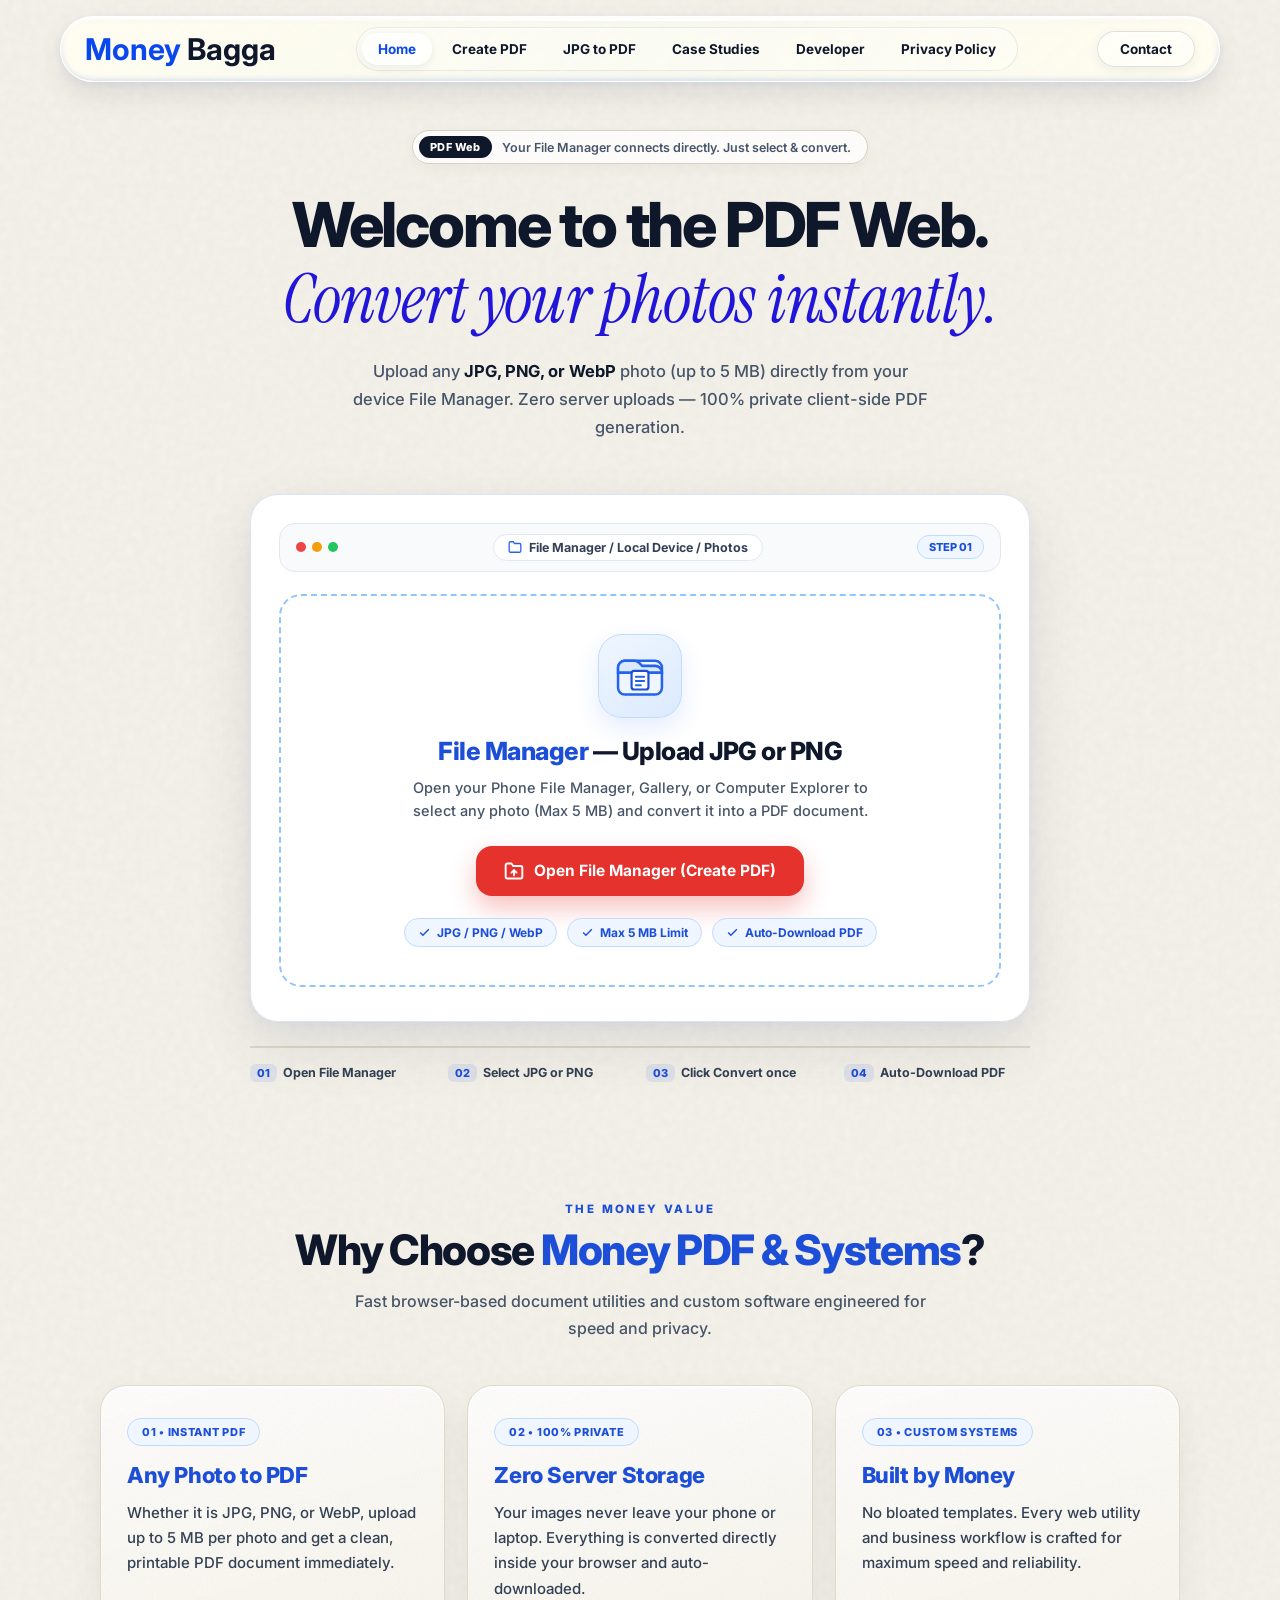
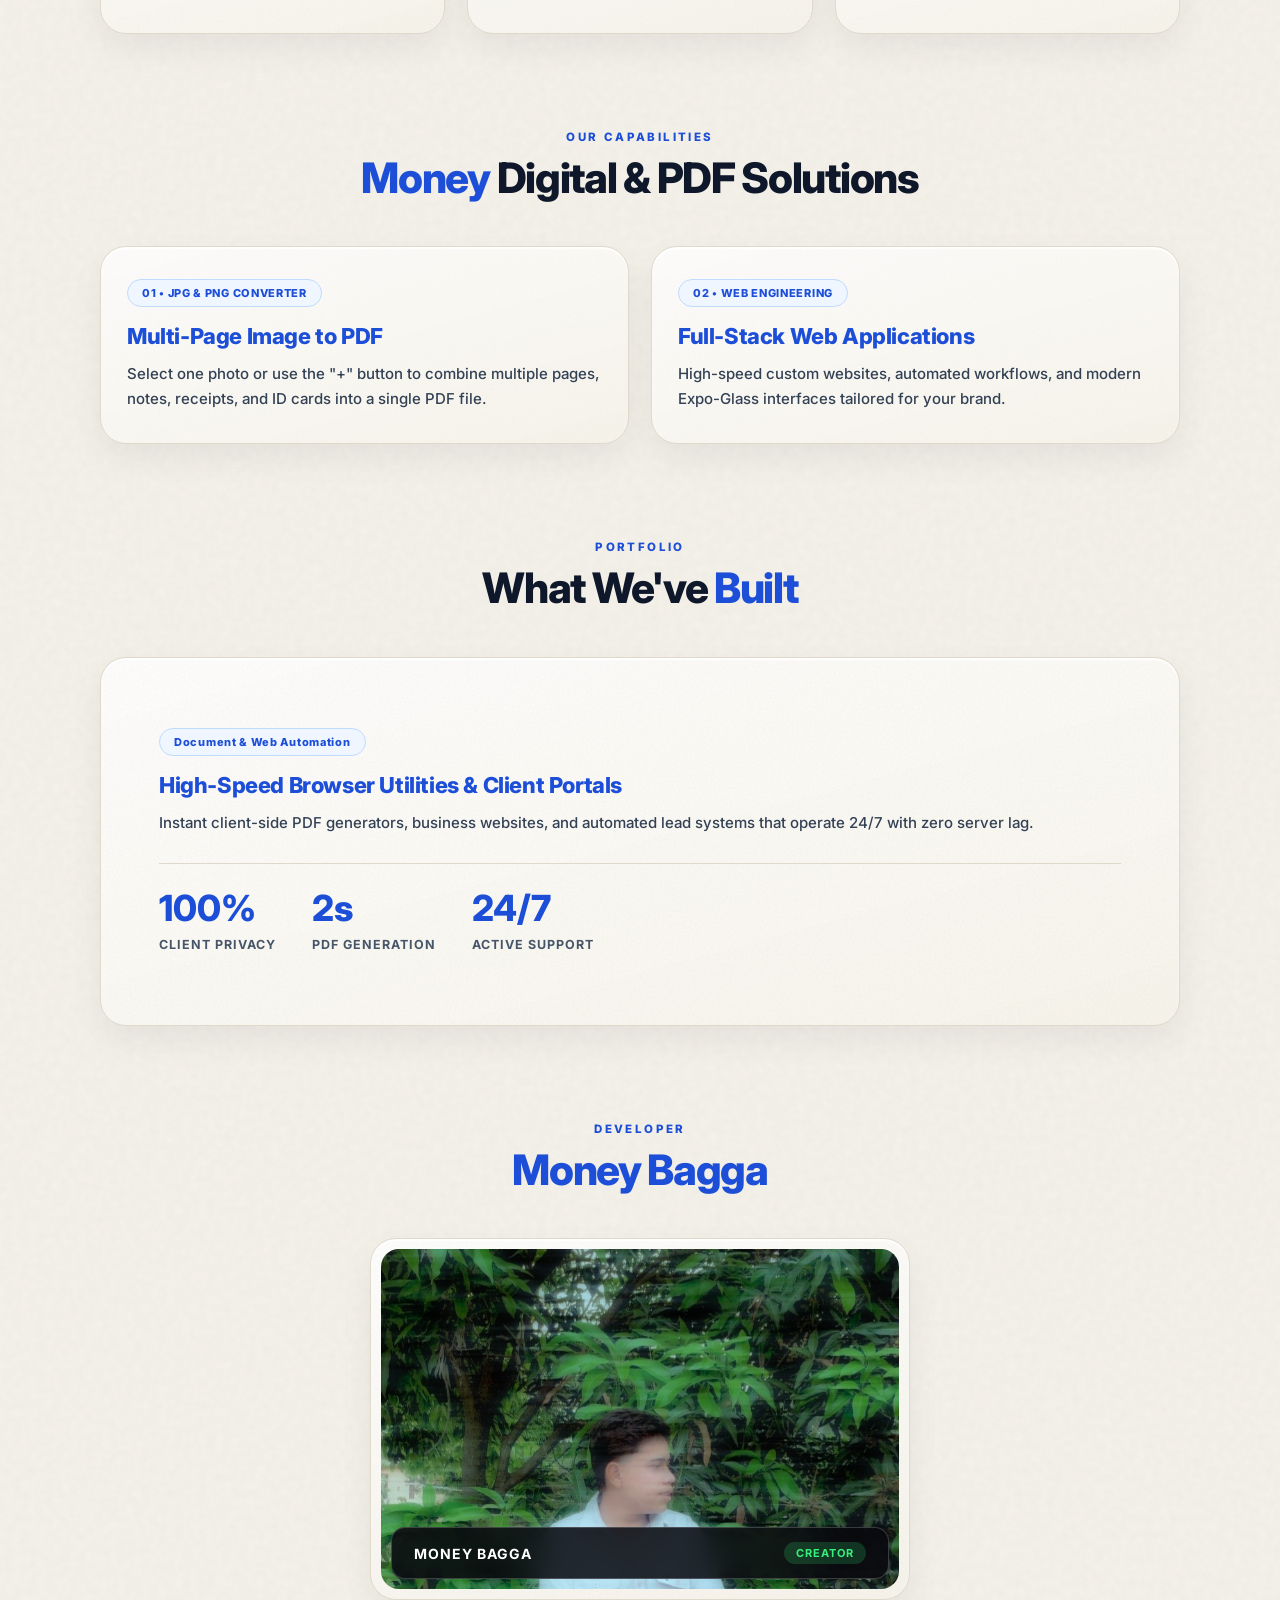
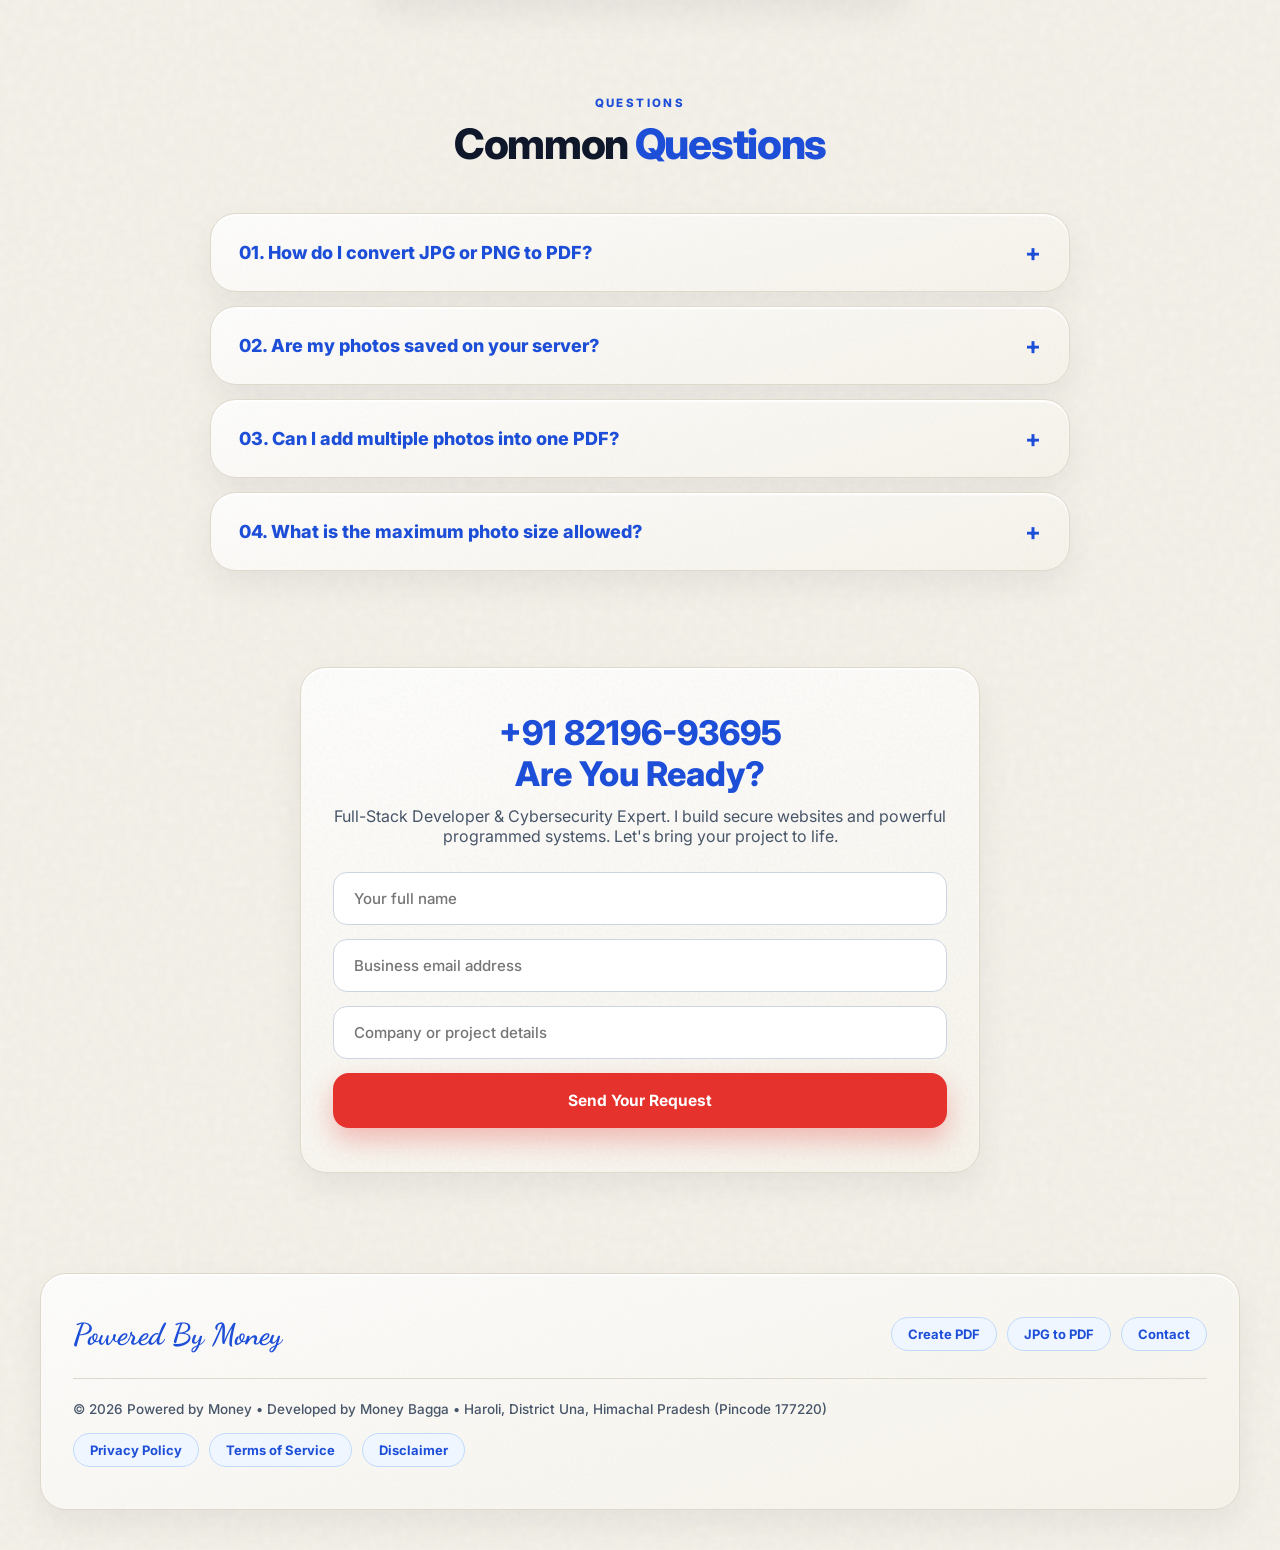
==== commit 3fbfb8e9: "Add files via upload" ====
--- a/index.html
+++ b/index.html
@@ -4,23 +4,27 @@
     <meta name="google-site-verification" content="Or5JbtfQH0gGANckua64EHZYJ_xr-wmy5QeWB-W5O2w" />
     <meta charset="UTF-8">
     <meta name="viewport" content="width=device-width, initial-scale=1.0, maximum-scale=1.0, user-scalable=no">
-    <title>Create PDF — Money Bagga | Instant JPG & PNG to PDF Converter</title>
-    <meta name="description" content="Create PDF instantly from JPG, PNG, and WebP images. 100% free, fast client-side Image to PDF Converter proudly developed by Money Bagga in Haroli, District Una, Himachal Pradesh.">
-    <meta name="keywords" content="Create PDF, JPG to PDF, PNG to PDF, Image to PDF Converter, Money Bagga, Developer Money, manigamer.cv, Free PDF Maker India">
+    <title>Welcome to the PDF Web — Create PDF, Web PDF & Instant JPG/PNG to PDF Converter | Money Bagga</title>
+    <meta name="description" content="Welcome to the PDF Web by Money Bagga. #1 Web PDF, Third PDF & Instant File Manager Image to PDF Converter. Convert JPG, PNG, WebP or any photo into PDF in seconds with zero server storage.">
+    <meta name="keywords" content="Welcome to the PDF Web, PDF Web, Web PDF, Third PDF, Create PDF, File Manager PDF, JPG to PDF, PNG to PDF, Image to PDF Converter, Money Bagga, Developer Money, manigamer.cv">
     <meta name="author" content="MONEY BAGGA (Haroli, Una, HP)">
     <meta name="robots" content="index, follow, max-snippet:-1, max-image-preview:large, max-video-preview:-1">
     <link rel="canonical" href="https://manigamer.cv/" />
 
     <!-- Open Graph / Social Media Meta Tags -->
     <meta property="og:type" content="website" />
-    <meta property="og:title" content="Create PDF — Money Bagga | Fast JPG & PNG to PDF Converter" />
-    <meta property="og:description" content="Convert JPG, PNG, and any photo into a clean PDF document in seconds. Zero server storage, 100% private, Powered by Money." />
+    <meta property="og:title" content="Welcome to the PDF Web — Instant Create PDF & Web PDF Converter" />
+    <meta property="og:description" content="Upload any JPG, PNG, or photo from your File Manager and convert to a crisp PDF document in seconds. 100% private, Powered by Money." />
     <meta property="og:url" content="https://manigamer.cv/" />
-    <meta property="og:site_name" content="Create PDF — Money Bagga" />
+    <meta property="og:site_name" content="PDF Web — Money Bagga" />
     <meta property="og:image" content="https://manigamer.cv/images/aster.jpg" />
 
-    <!-- Fonts & Circular Favicon Logo -->
-    <link href="https://fonts.googleapis.com/css2?family=Dancing+Script:wght@700&family=Inter:wght@300;400;500;600;700;800;900&display=swap" rel="stylesheet">
+    <!-- Fonts: Inter + Playfair Display Italic (Editorial Paper Style like Reference) + Dancing Script -->
+    <link rel="preconnect" href="https://fonts.googleapis.com">
+    <link rel="preconnect" href="https://fonts.gstatic.com" crossorigin>
+    <link href="https://fonts.googleapis.com/css2?family=Dancing+Script:wght@700&family=Instrument+Serif:ital@0;1&family=Inter:wght@400;500;600;700;800;900&display=swap" rel="stylesheet">
+
+    <!-- Circular Favicon Logo -->
     <link id="dynamicRoundFavicon" rel="icon" type="image/png" href="images/aster.jpg" sizes="192x192">
     <link id="dynamicRoundAppleIcon" rel="apple-touch-icon" href="images/aster.jpg">
 
@@ -53,7 +57,7 @@
     })();
     </script>
 
-    <!-- JSON-LD Structured Data for Google Search Front Sitelinks -->
+    <!-- JSON-LD Structured Data for #1 Google Search Ranking (PDF Web, Web PDF, Third PDF, Create PDF) -->
     <script type="application/ld+json">
     {
       "@context": "https://schema.org",
@@ -62,9 +66,9 @@
           "@type": "WebSite",
           "@id": "https://manigamer.cv/#website",
           "url": "https://manigamer.cv/",
-          "name": "Create PDF — Money Bagga",
-          "alternateName": ["Money Bagga", "Create PDF Money", "JPG to PDF Money"],
-          "description": "Fast client-side JPG, PNG, and Image to PDF Converter developed in Haroli, District Una, Himachal Pradesh, India."
+          "name": "Welcome to the PDF Web — Money Bagga",
+          "alternateName": ["PDF Web", "Web PDF", "Third PDF", "Create PDF Money", "Money Bagga PDF"],
+          "description": "Welcome to the PDF Web. Instant File Manager JPG, PNG, and Image to PDF Converter developed by Money Bagga in Haroli, District Una, Himachal Pradesh."
         },
         {
           "@type": "Organization",
@@ -77,26 +81,15 @@
         {
           "@type": "SoftwareApplication",
           "@id": "https://manigamer.cv/#app",
-          "name": "Create PDF",
+          "name": "PDF Web — Create PDF",
           "url": "https://manigamer.cv/#create-pdf",
           "operatingSystem": "All",
           "applicationCategory": "UtilitiesApplication",
-          "description": "Instant JPG & PNG to PDF converter developed by Money Bagga from Haroli, District Una, Himachal Pradesh, India.",
+          "description": "Instant File Manager JPG & PNG to PDF converter developed by Money Bagga.",
           "offers": {
             "@type": "Offer",
             "price": "0",
             "priceCurrency": "INR"
-          },
-          "author": {
-            "@type": "Person",
-            "name": "Money Bagga",
-            "address": {
-              "@type": "PostalAddress",
-              "addressLocality": "Haroli",
-              "addressRegion": "District Una, Himachal Pradesh",
-              "postalCode": "177220",
-              "addressCountry": "India"
-            }
           }
         },
         {
@@ -107,21 +100,21 @@
               "@type": "SiteNavigationElement",
               "position": 1,
               "name": "Create PDF",
-              "description": "Upload JPG, PNG, or any photo up to 5MB and convert to PDF instantly with automatic download.",
+              "description": "Open File Manager and convert JPG, PNG, or any image up to 5MB into PDF instantly.",
               "url": "https://manigamer.cv/#create-pdf"
             },
             {
               "@type": "SiteNavigationElement",
               "position": 2,
               "name": "Developer",
-              "description": "Meet Money Bagga, Full-Stack Developer and Creator of Money PDF tools from Himachal Pradesh.",
+              "description": "Meet Money Bagga, Full-Stack Developer and Creator of PDF Web from Himachal Pradesh.",
               "url": "https://manigamer.cv/#gallery"
             },
             {
               "@type": "SiteNavigationElement",
               "position": 3,
               "name": "JPG",
-              "description": "Convert single or multiple JPG, PNG, and WebP images into a crisp PDF document.",
+              "description": "Convert single or multiple JPG, PNG, and WebP photos into a clean PDF document.",
               "url": "https://manigamer.cv/#services"
             },
             {
@@ -144,15 +137,14 @@
     }
     </script>
 
-    <!-- Connected External CSS -->
     <link rel="stylesheet" href="style.css">
 </head>
 <body>
     <div id="toastContainer" class="toast-container"></div>
 
-    <!-- ORIGINAL DARK GLASS MOBILE NAVIGATION OVERLAY (UNTOUCHED STYLE) -->
+    <!-- Mobile Navigation Overlay (Dark Glass) -->
     <div id="mobileNavOverlay" class="mobile-nav-overlay">
-        <button class="mobile-nav-close" id="mobileNavClose">&times;</button>
+        <button class="mobile-nav-close" id="mobileNavClose" aria-label="Close Menu">&times;</button>
         <a href="#home" class="active" onclick="closeMobileNav()">Home</a>
         <a href="#create-pdf" onclick="closeMobileNav()">Create PDF</a>
         <a href="#services" onclick="closeMobileNav()">JPG to PDF</a>
@@ -164,10 +156,12 @@
 
     <!-- Main Website Wrap -->
     <div id="mainWebsite">
-        <!-- ORIGINAL NAVBAR (UNTOUCHED DARK EXPO-GLASS-EFFECT) -->
+        <!-- TRANSPARENT WATER-GLASS NAVBAR (SEE-THROUGH LIQUID GLASS) -->
         <div class="navbar-wrapper">
-            <nav class="iphone-glass expo-glass-effect navbar" aria-label="Main Navigation">
-                <a id="secretLoginTrigger" class="logo">Money Bagga</a>
+            <nav class="water-glass-navbar navbar" aria-label="Main Navigation">
+                <a id="secretLoginTrigger" href="#home" class="logo">
+                    <span class="logo-blue">Money</span> <span class="logo-dark">Bagga</span>
+                </a>
                 <div class="nav-links">
                     <a href="#home" class="nav-btn active">Home</a>
                     <a href="#create-pdf" class="nav-btn">Create PDF</a>
@@ -176,61 +170,104 @@
                     <a href="#gallery" class="nav-btn">Developer</a>
                     <a href="#privacy-policy" class="nav-btn">Privacy Policy</a>
                 </div>
-                <a href="#contact" class="btn-glass expo-glass-btn" style="padding: 10px 24px; font-size: 14px;">Contact</a>
+                <a href="#contact" class="water-nav-cta">Contact</a>
                 <button class="mobile-menu-btn" id="mobileMenuBtn" aria-label="Open Menu">
-                    <svg width="26" height="26" viewBox="0 0 24 24" fill="none" stroke="currentColor" stroke-width="2.5" stroke-linecap="round"><line x1="3" y1="6" x2="21" y2="6"/><line x1="3" y1="12" x2="21" y2="12"/><line x1="3" y1="18" x2="21" y2="18"/></svg>
+                    <svg width="26" height="26" viewBox="0 0 24 24" fill="none" stroke="currentColor" stroke-width="2.4" stroke-linecap="round"><line x1="3" y1="7" x2="21" y2="7"/><line x1="3" y1="12" x2="21" y2="12"/><line x1="3" y1="17" x2="21" y2="17"/></svg>
                 </button>
             </nav>
         </div>
 
         <main class="desktop-wrapper">
 
-            <!-- TOP SECTION: CREATE PDF TOOL (NO VIDEO, BRIGHT WHITE PAPER + EXPO GLASS) -->
+            <!-- TOP HERO + CREATE PDF WORKSPACE (EDITORIAL SPACIOUS TYPOGRAPHY LIKE 64812.jpg) -->
             <section id="home" class="top-pdf-hero">
+                <div class="editorial-hero-header">
+                    <div class="editorial-top-pill">
+                        <span class="pill-black-tag">PDF Web</span>
+                        <span class="pill-sub-text">Your File Manager connects directly. Just select &amp; convert.</span>
+                    </div>
+
+                    <h1 class="editorial-main-title">
+                        Welcome to the PDF Web.
+                        <span class="editorial-serif-italic">Convert your photos instantly.</span>
+                    </h1>
+
+                    <p class="editorial-sub-copy">
+                        Upload any <strong>JPG, PNG, or WebP</strong> photo (up to 5 MB) directly from your device File Manager. Zero server uploads — 100% private client-side PDF generation.
+                    </p>
+                </div>
+
+                <!-- CRISP WHITE CREATE PDF WORKSPACE WITH BUILT-IN FILE MANAGER UI -->
                 <div id="create-pdf" class="pdf-workspace-wrapper">
-                    <div class="center-title" style="margin-bottom: 28px;">
-                        <div class="paper-badge-pill expo-glass-paper">
-                            <span class="pulse-dot"></span> POWERED BY MONEY • ZERO SERVER STORAGE
-                        </div>
-                        <h1 class="paper-main-title">Create <span class="blue-paper-ink">PDF</span> from Any Image</h1>
-                        <p class="paper-subtitle">Upload <strong class="blue-paper-ink">JPG, PNG, WebP</strong> or any photo (Max 5 MB) from your Gallery or File Manager to convert into a crisp PDF instantly.</p>
-                    </div>
-
-                    <!-- Hidden File Input (Accepts any photo format) -->
+                    <!-- Hidden File Input -->
                     <input type="file" id="pdf-file-input" accept="image/jpeg,image/png,image/webp,image/gif,image/bmp,image/*" multiple style="display: none;">
 
-                    <!-- STEP 1: UPLOAD / SELECT IMAGES VIEW -->
-                    <div id="pdf-step-upload" class="expo-glass-paper paper-textured-box pdf-stage-card">
-                        <div class="paper-step-pill">STEP 1 • SELECT PHOTOS (MAX 5 MB)</div>
-                        <div class="upload-dropzone paper-textured-inner" id="upload-dropzone">
-                            <div class="doc-sheet-icon">
-                                <svg width="42" height="42" viewBox="0 0 24 24" fill="none" stroke="#2563eb" stroke-width="2" stroke-linecap="round" stroke-linejoin="round">
-                                    <path d="M14 2H6a2 2 0 0 0-2 2v16a2 2 0 0 0 2 2h12a2 2 0 0 0 2-2V8z"></path>
-                                    <polyline points="14 2 14 8 20 8"></polyline>
-                                    <circle cx="10" cy="13" r="2"></circle>
-                                    <path d="m20 17-1.09-1.09a2 2 0 0 0-2.82 0L10 22"></path>
+                    <!-- STEP 1: UPLOAD / FILE MANAGER LAUNCHER VIEW (PURE WHITE CARD) -->
+                    <div id="pdf-step-upload" class="pdf-white-box pdf-stage-card">
+                        <!-- Sleek File Manager Top Bar -->
+                        <div class="fm-window-bar">
+                            <div class="fm-dots">
+                                <span class="fm-dot dot-r"></span>
+                                <span class="fm-dot dot-y"></span>
+                                <span class="fm-dot dot-g"></span>
+                            </div>
+                            <div class="fm-path-bar">
+                                <svg width="14" height="14" viewBox="0 0 24 24" fill="none" stroke="#2563eb" stroke-width="2.2"><path d="M22 19a2 2 0 0 1-2 2H4a2 2 0 0 1-2-2V5a2 2 0 0 1 2-2h5l2 3h9a2 2 0 0 1 2 2z"/></svg>
+                                <span>File Manager / Local Device / Photos</span>
+                            </div>
+                            <span class="fm-step-tag">STEP 01</span>
+                        </div>
+
+                        <div class="upload-dropzone" id="upload-dropzone">
+                            <!-- Custom SVG File Manager Logo (No Emoji) -->
+                            <div class="fm-logo-Showcase">
+                                <svg width="54" height="54" viewBox="0 0 64 64" fill="none" xmlns="http://www.w3.org/2000/svg">
+                                    <rect x="6" y="14" width="52" height="40" rx="8" fill="#EFF6FF" stroke="#2563EB" stroke-width="3"/>
+                                    <path d="M6 22C6 17.5817 9.58172 14 14 14H25.3726C27.4943 14 29.5291 14.8429 31.0294 16.3431L34.6863 20H50C54.4183 20 58 23.5817 58 28V28H6V22Z" fill="#DBEAFE" stroke="#2563EB" stroke-width="3"/>
+                                    <rect x="22" y="26" width="20" height="22" rx="3" fill="#FFFFFF" stroke="#1D4ED8" stroke-width="2.6"/>
+                                    <path d="M27 33H37M27 38H37M27 43H33" stroke="#2563EB" stroke-width="2.4" stroke-linecap="round"/>
                                 </svg>
                             </div>
-                            <h2 class="stage-title"><span class="blue-paper-ink">Create PDF</span> — Upload JPG or PNG</h2>
-                            <p class="stage-desc">Tap the button below to select photos from your Phone Gallery or Laptop File Manager. 100% private client-side conversion.</p>
-                            <button type="button" id="select-images-btn" class="btn-convert-red" style="margin: 0 auto;">
-                                <svg width="20" height="20" viewBox="0 0 24 24" fill="none" stroke="currentColor" stroke-width="2.4" stroke-linecap="round" stroke-linejoin="round"><path d="M21 15v4a2 2 0 0 1-2 2H5a2 2 0 0 1-2-2v-4"/><polyline points="17 8 12 3 7 8"/><line x1="12" y1="3" x2="12" y2="15"/></svg>
-                                <span>Select Images (Create PDF)</span>
+
+                            <h2 class="stage-title"><span class="blue-paper-ink">File Manager</span> — Upload JPG or PNG</h2>
+                            <p class="stage-desc">Open your Phone File Manager, Gallery, or Computer Explorer to select any photo (Max 5 MB) and convert it into a PDF document.</p>
+
+                            <button type="button" id="select-images-btn" class="btn-convert-red fm-main-btn">
+                                <svg width="20" height="20" viewBox="0 0 24 24" fill="none" stroke="currentColor" stroke-width="2.3" stroke-linecap="round" stroke-linejoin="round">
+                                    <path d="M22 19a2 2 0 0 1-2 2H4a2 2 0 0 1-2-2V5a2 2 0 0 1 2-2h5l2 3h9a2 2 0 0 1 2 2z"></path>
+                                    <line x1="12" y1="11" x2="12" y2="17"></line>
+                                    <polyline points="9 14 12 11 15 14"></polyline>
+                                </svg>
+                                <span>Open File Manager (Create PDF)</span>
                             </button>
+
                             <div class="upload-meta-pills">
-                                <span class="paper-tag">✓ JPG / PNG / WebP</span>
-                                <span class="paper-tag">✓ Max 5 MB Limit</span>
-                                <span class="paper-tag">✓ Instant Auto-Download</span>
-                            </div>
-                        </div>
-                    </div>
-
-                    <!-- STEP 2: SEPARATE WORKSPACE VIEW (PREVIEW + '+' ADD BUTTON + RED CONVERT BUTTON) -->
-                    <div id="pdf-step-workspace" class="expo-glass-paper paper-textured-box pdf-stage-card" style="display: none;">
+                                <span class="paper-tag">
+                                    <svg width="13" height="13" viewBox="0 0 24 24" fill="none" stroke="#1d4ed8" stroke-width="2.6"><polyline points="20 6 9 17 4 12"/></svg>
+                                    JPG / PNG / WebP
+                                </span>
+                                <span class="paper-tag">
+                                    <svg width="13" height="13" viewBox="0 0 24 24" fill="none" stroke="#1d4ed8" stroke-width="2.6"><polyline points="20 6 9 17 4 12"/></svg>
+                                    Max 5 MB Limit
+                                </span>
+                                <span class="paper-tag">
+                                    <svg width="13" height="13" viewBox="0 0 24 24" fill="none" stroke="#1d4ed8" stroke-width="2.6"><polyline points="20 6 9 17 4 12"/></svg>
+                                    Auto-Download PDF
+                                </span>
+                            </div>
+                        </div>
+                    </div>
+
+                    <!-- STEP 2: FILE MANAGER WORKSPACE VIEW (PREVIEW + SEQUENTIAL NUMBERING 1, 2, 3... + '+' BUTTON) -->
+                    <div id="pdf-step-workspace" class="pdf-white-box pdf-stage-card" style="display: none;">
                         <div class="workspace-top-bar">
                             <button type="button" id="workspace-back-btn" class="icon-circle-btn" title="Clear & Back">
                                 <svg width="18" height="18" viewBox="0 0 24 24" fill="none" stroke="currentColor" stroke-width="2.4"><line x1="19" y1="12" x2="5" y2="12"/><polyline points="12 19 5 12 12 5"/></svg>
                             </button>
+                            <div class="fm-path-bar" style="margin: 0 auto;">
+                                <svg width="14" height="14" viewBox="0 0 24 24" fill="none" stroke="#2563eb" stroke-width="2.2"><path d="M22 19a2 2 0 0 1-2 2H4a2 2 0 0 1-2-2V5a2 2 0 0 1 2-2h5l2 3h9a2 2 0 0 1 2 2z"/></svg>
+                                <span>File Manager Queue</span>
+                            </div>
                             <div class="workspace-settings">
                                 <select id="pdf-page-size" class="paper-select" aria-label="Page Size">
                                     <option value="a4">A4 Paper Size</option>
@@ -243,12 +280,12 @@
                             </div>
                         </div>
 
-                        <!-- Uploaded Images Grid (Like 64557.jpg) -->
+                        <!-- Uploaded Images Grid (Numbered 1, 2, 3...) -->
                         <div id="pdf-preview-grid" class="pdf-preview-grid"></div>
 
-                        <!-- Floating '+' Add More Images Button with Counter Badge -->
+                        <!-- Floating '+' Add More Images Button with Counter Badge Starting from 1 -->
                         <div class="workspace-floating-actions">
-                            <button type="button" id="add-more-images-btn" class="floating-plus-btn" title="Add More Photos">
+                            <button type="button" id="add-more-images-btn" class="floating-plus-btn" title="Add More Photos from File Manager">
                                 <span id="image-count-badge" class="count-badge">1</span>
                                 <svg width="24" height="24" viewBox="0 0 24 24" fill="none" stroke="#ffffff" stroke-width="2.6" stroke-linecap="round"><line x1="12" y1="5" x2="12" y2="19"/><line x1="5" y1="12" x2="19" y2="12"/></svg>
                             </button>
@@ -264,19 +301,22 @@
                     </div>
 
                     <!-- STEP 3: CIRCULAR PAPER LOADING ANIMATION (1.6 SECONDS) -->
-                    <div id="pdf-step-loading" class="expo-glass-paper paper-textured-box pdf-stage-card" style="display: none;">
+                    <div id="pdf-step-loading" class="pdf-white-box pdf-stage-card" style="display: none;">
                         <div class="paper-loader-box">
                             <div class="paper-spinner-ring">
                                 <div class="paper-spinner-sheet">PDF</div>
                             </div>
                             <h3 class="blue-paper-ink" style="font-size: 22px;">Creating Paper PDF...</h3>
-                            <p class="stage-desc" style="margin-bottom: 0;">Merging your photos onto crisp paper sheets &amp; starting automatic download...</p>
+                            <p class="stage-desc" style="margin-bottom: 0;">Merging your File Manager photos onto crisp paper sheets &amp; starting automatic download...</p>
                         </div>
                     </div>
 
                     <!-- STEP 4: DOWNLOAD READY PAGE (LIKE SCREENSHOT 64559.jpg) -->
-                    <div id="pdf-step-done" class="expo-glass-paper paper-textured-box pdf-stage-card" style="display: none;">
-                        <div class="done-badge">✓ AUTO-DOWNLOAD STARTED IN CHROME</div>
+                    <div id="pdf-step-done" class="pdf-white-box pdf-stage-card" style="display: none;">
+                        <div class="done-badge">
+                            <svg width="14" height="14" viewBox="0 0 24 24" fill="none" stroke="#15803d" stroke-width="2.8"><polyline points="20 6 9 17 4 12"/></svg>
+                            <span>AUTO-DOWNLOAD STARTED IN CHROME</span>
+                        </div>
                         <h2 class="stage-title" style="margin-bottom: 20px;">The images have been converted to <span class="blue-paper-ink">PDF</span></h2>
 
                         <button type="button" id="download-pdf-again-btn" class="btn-download-main">
@@ -298,31 +338,39 @@
                             </div>
                         </div>
 
-                        <div class="continue-tools-box paper-textured-inner">
-                            <h4>Continue to...</h4>
+                        <div class="continue-tools-box">
+                            <h4>Continue in File Manager...</h4>
                             <div class="continue-list">
                                 <div class="continue-item" onclick="document.getElementById('done-back-btn').click()">
-                                    <span class="c-badge">JPG</span>
+                                    <span class="c-badge">01</span>
                                     <span>Convert another JPG to PDF</span>
-                                    <span class="c-arrow">›</span>
+                                    <span class="c-arrow">&rsaquo;</span>
                                 </div>
                                 <div class="continue-item" onclick="document.getElementById('done-back-btn').click()">
-                                    <span class="c-badge">PNG</span>
+                                    <span class="c-badge">02</span>
                                     <span>Convert PNG / WebP to PDF</span>
-                                    <span class="c-arrow">›</span>
+                                    <span class="c-arrow">&rsaquo;</span>
                                 </div>
                                 <div class="continue-item" onclick="document.getElementById('done-back-btn').click()">
-                                    <span class="c-badge">MERGE</span>
-                                    <span>Merge Multiple Photos into PDF</span>
-                                    <span class="c-arrow">›</span>
+                                    <span class="c-badge">03</span>
+                                    <span>Merge Multiple Photos into Single PDF</span>
+                                    <span class="c-arrow">&rsaquo;</span>
                                 </div>
                             </div>
                         </div>
                     </div>
+
+                    <!-- 4-Step Numbered Strip (01, 02, 03, 04 Like Screenshot 64812.jpg) -->
+                    <div class="editorial-steps-bar">
+                        <div class="ed-step"><span class="ed-num">01</span> Open File Manager</div>
+                        <div class="ed-step"><span class="ed-num">02</span> Select JPG or PNG</div>
+                        <div class="ed-step"><span class="ed-num">03</span> Click Convert once</div>
+                        <div class="ed-step"><span class="ed-num">04</span> Auto-Download PDF</div>
+                    </div>
                 </div>
             </section>
 
-            <!-- Why Choose Us (Paper Textured Cards) -->
+            <!-- Why Choose Us (Warm Paper Textured Cards + Sequential Numbering 01, 02, 03) -->
             <section class="section-padding">
                 <div class="center-title">
                     <span class="tagline">The Money Value</span>
@@ -331,17 +379,17 @@
                 </div>
                 <div class="grid-3">
                     <div class="expo-glass-paper paper-textured-box card">
-                        <span class="paper-step-pill">01 • INSTANT PDF</span>
+                        <span class="paper-step-pill">01 &bull; INSTANT PDF</span>
                         <h3 class="blue-paper-ink">Any Photo to PDF</h3>
                         <p>Whether it is JPG, PNG, or WebP, upload up to 5 MB per photo and get a clean, printable PDF document immediately.</p>
                     </div>
                     <div class="expo-glass-paper paper-textured-box card">
-                        <span class="paper-step-pill">02 • 100% PRIVATE</span>
+                        <span class="paper-step-pill">02 &bull; 100% PRIVATE</span>
                         <h3 class="blue-paper-ink">Zero Server Storage</h3>
                         <p>Your images never leave your phone or laptop. Everything is converted directly inside your browser and auto-downloaded.</p>
                     </div>
                     <div class="expo-glass-paper paper-textured-box card">
-                        <span class="paper-step-pill">03 • CUSTOM SYSTEMS</span>
+                        <span class="paper-step-pill">03 &bull; CUSTOM SYSTEMS</span>
                         <h3 class="blue-paper-ink">Built by Money</h3>
                         <p>No bloated templates. Every web utility and business workflow is crafted for maximum speed and reliability.</p>
                     </div>
@@ -356,33 +404,42 @@
                 </div>
                 <div class="grid-2">
                     <div class="expo-glass-paper paper-textured-box card">
-                        <span class="paper-step-pill">JPG &amp; PNG CONVERTER</span>
+                        <span class="paper-step-pill">01 &bull; JPG &amp; PNG CONVERTER</span>
                         <h3 class="blue-paper-ink">Multi-Page Image to PDF</h3>
                         <p>Select one photo or use the "+" button to combine multiple pages, notes, receipts, and ID cards into a single PDF file.</p>
                     </div>
                     <div class="expo-glass-paper paper-textured-box card">
-                        <span class="paper-step-pill">WEB ENGINEERING</span>
+                        <span class="paper-step-pill">02 &bull; WEB ENGINEERING</span>
                         <h3 class="blue-paper-ink">Full-Stack Web Applications</h3>
                         <p>High-speed custom websites, automated workflows, and modern Expo-Glass interfaces tailored for your brand.</p>
                     </div>
                 </div>
             </section>
 
-            <!-- Case Studies -->
+            <!-- Case Studies (With Animated Count-Up Starting from 1) -->
             <section id="case-studies" class="section-padding">
                 <div class="center-title">
                     <span class="tagline">Portfolio</span>
                     <h2>What We've <span class="blue-paper-ink">Built</span></h2>
                 </div>
                 <div class="expo-glass-paper paper-textured-box card case-study-card">
-                    <div class="case-content-side" style="width: 100%; padding: 44px;">
+                    <div class="case-content-side" style="width: 100%; padding: 38px 32px;">
                         <span class="paper-step-pill">Document &amp; Web Automation</span>
                         <h3 class="blue-paper-ink">High-Speed Browser Utilities &amp; Client Portals</h3>
                         <p>Instant client-side PDF generators, business websites, and automated lead systems that operate 24/7 with zero server lag.</p>
                         <div class="case-stats">
-                            <div class="stat"><h4 class="blue-paper-ink">100%</h4><p>Client Privacy</p></div>
-                            <div class="stat"><h4 class="blue-paper-ink">&lt; 2s</h4><p>PDF Generation</p></div>
-                            <div class="stat"><h4 class="blue-paper-ink">24/7</h4><p>Active Support</p></div>
+                            <div class="stat">
+                                <h4 class="blue-paper-ink count-up" data-target="100" data-suffix="%">1%</h4>
+                                <p>Client Privacy</p>
+                            </div>
+                            <div class="stat">
+                                <h4 class="blue-paper-ink count-up" data-target="2" data-suffix="s">1s</h4>
+                                <p>PDF Generation</p>
+                            </div>
+                            <div class="stat">
+                                <h4 class="blue-paper-ink count-up" data-target="24" data-suffix="/7">1/7</h4>
+                                <p>Active Support</p>
+                            </div>
                         </div>
                     </div>
                 </div>
@@ -399,13 +456,13 @@
                         <img src="images/mani-devloper.jpeg" class="gallery-photo" alt="Money Bagga - Developer" onerror="this.onerror=null; this.src='images/aster.jpg';">
                         <div class="dev-name-overlay">
                             <span>MONEY BAGGA</span>
-                            <span class="dev-badge">● CREATOR</span>
+                            <span class="dev-badge">CREATOR</span>
                         </div>
                     </div>
                 </div>
             </section>
 
-            <!-- FAQ Accordion (Toggle Boxes with Expo Glass + Paper Texture) -->
+            <!-- FAQ Accordion (Toggle Boxes with Expo Glass + Paper Texture & Numbering 01..04) -->
             <section id="faq" class="section-padding">
                 <div class="center-title">
                     <span class="tagline">Questions</span>
@@ -413,19 +470,19 @@
                 </div>
                 <div class="faq-wrapper">
                     <div class="expo-glass-paper paper-textured-box faq-item">
-                        <div class="faq-header"><span class="blue-paper-ink">How do I convert JPG or PNG to PDF?</span> <span class="faq-icon">+</span></div>
-                        <div class="faq-body">Click on "Select Images (Create PDF)" at the top of the page, pick any photo (JPG, PNG, WebP up to 5 MB) from your gallery or file manager, and press "Convert to PDF". Your PDF will download automatically.</div>
+                        <div class="faq-header"><span class="blue-paper-ink">01. How do I convert JPG or PNG to PDF?</span> <span class="faq-icon">+</span></div>
+                        <div class="faq-body">Click on "Open File Manager (Create PDF)" at the top of the page, pick any photo (JPG, PNG, WebP up to 5 MB) from your gallery or file manager, and press "Convert to PDF". Your PDF will download automatically.</div>
                     </div>
                     <div class="expo-glass-paper paper-textured-box faq-item">
-                        <div class="faq-header"><span class="blue-paper-ink">Are my photos saved on your server?</span> <span class="faq-icon">+</span></div>
+                        <div class="faq-header"><span class="blue-paper-ink">02. Are my photos saved on your server?</span> <span class="faq-icon">+</span></div>
                         <div class="faq-body">No. Our Create PDF tool runs 100% inside your browser. Your photos and generated PDF files are never uploaded or stored on any server.</div>
                     </div>
                     <div class="expo-glass-paper paper-textured-box faq-item">
-                        <div class="faq-header"><span class="blue-paper-ink">Can I add multiple photos into one PDF?</span> <span class="faq-icon">+</span></div>
-                        <div class="faq-body">Yes! After selecting your first photo, tap the red "+" button on the preview card to add more photos and merge them into a single PDF file.</div>
+                        <div class="faq-header"><span class="blue-paper-ink">03. Can I add multiple photos into one PDF?</span> <span class="faq-icon">+</span></div>
+                        <div class="faq-body">Yes! After selecting your first photo, tap the red "+" button on the preview card to add more photos and merge them into a single numbered PDF file.</div>
                     </div>
                     <div class="expo-glass-paper paper-textured-box faq-item">
-                        <div class="faq-header"><span class="blue-paper-ink">What is the maximum photo size allowed?</span> <span class="faq-icon">+</span></div>
+                        <div class="faq-header"><span class="blue-paper-ink">04. What is the maximum photo size allowed?</span> <span class="faq-icon">+</span></div>
                         <div class="faq-body">Each photo can be up to 5 MB in size for instant, lag-free conversion and automatic download in Chrome.</div>
                     </div>
                 </div>
@@ -458,7 +515,7 @@
                 </div>
             </div>
             <div class="footer-bottom">
-                <p>© 2026 Powered by Money • Developed by Money Bagga • Haroli, District Una, Himachal Pradesh (Pincode 177220)</p>
+                <p>&copy; 2026 Powered by Money &bull; Developed by Money Bagga &bull; Haroli, District Una, Himachal Pradesh (Pincode 177220)</p>
                 <div class="footer-links">
                     <a href="#privacy-policy" class="footer-legal-link">Privacy Policy</a>
                     <a href="#terms-of-service" class="footer-legal-link">Terms of Service</a>
@@ -470,19 +527,18 @@
 
     <!-- =========================================================================
          ORIGINAL BLACK EXPO-GLASS LEGAL PAGES (OPENS WHEN CLICKED)
-         Updated for Create PDF & Google AdSense Approval
          ========================================================================= -->
 
-    <!-- 1. PRIVACY POLICY PAGE (DARK/BLACK BOX AS REQUESTED) -->
+    <!-- 1. PRIVACY POLICY PAGE -->
     <section id="privacy-policy" class="legal-page-overlay" aria-label="Privacy Policy">
         <div class="legal-page-container iphone-glass expo-glass-effect">
             <div class="legal-page-header">
                 <div>
-                    <span class="tagline" style="color: #94a3b8;">Legal Documentation • manigamer.cv</span>
+                    <span class="tagline" style="color: #94a3b8;">Legal Documentation &bull; manigamer.cv</span>
                     <h2 style="color: #ffffff;">Privacy Policy — Create PDF</h2>
                     <p style="color: #94949e; font-size: 14px; margin-top: 6px;">Last Updated: November 2026</p>
                 </div>
-                <a href="#home" class="btn-glass expo-glass-btn legal-close-btn">← Back to Website</a>
+                <a href="#home" class="btn-glass expo-glass-btn legal-close-btn">&larr; Back to Website</a>
             </div>
 
             <div class="legal-page-content">
@@ -518,16 +574,16 @@
         </div>
     </section>
 
-    <!-- 2. TERMS OF SERVICE PAGE (DARK/BLACK BOX) -->
+    <!-- 2. TERMS OF SERVICE PAGE -->
     <section id="terms-of-service" class="legal-page-overlay" aria-label="Terms of Service">
         <div class="legal-page-container iphone-glass expo-glass-effect">
             <div class="legal-page-header">
                 <div>
-                    <span class="tagline" style="color: #94a3b8;">Legal Agreement • manigamer.cv</span>
+                    <span class="tagline" style="color: #94a3b8;">Legal Agreement &bull; manigamer.cv</span>
                     <h2 style="color: #ffffff;">Terms of Service</h2>
                     <p style="color: #94949e; font-size: 14px; margin-top: 6px;">Last Updated: November 2026</p>
                 </div>
-                <a href="#home" class="btn-glass expo-glass-btn legal-close-btn">← Back to Website</a>
+                <a href="#home" class="btn-glass expo-glass-btn legal-close-btn">&larr; Back to Website</a>
             </div>
 
             <div class="legal-page-content">
@@ -545,16 +601,16 @@
         </div>
     </section>
 
-    <!-- 3. DISCLAIMER PAGE (DARK/BLACK BOX) -->
+    <!-- 3. DISCLAIMER PAGE -->
     <section id="disclaimer" class="legal-page-overlay" aria-label="Disclaimer">
         <div class="legal-page-container iphone-glass expo-glass-effect">
             <div class="legal-page-header">
                 <div>
-                    <span class="tagline" style="color: #94a3b8;">Notice • manigamer.cv</span>
+                    <span class="tagline" style="color: #94a3b8;">Notice &bull; manigamer.cv</span>
                     <h2 style="color: #ffffff;">Disclaimer</h2>
                     <p style="color: #94949e; font-size: 14px; margin-top: 6px;">Last Updated: November 2026</p>
                 </div>
-                <a href="#home" class="btn-glass expo-glass-btn legal-close-btn">← Back to Website</a>
+                <a href="#home" class="btn-glass expo-glass-btn legal-close-btn">&larr; Back to Website</a>
             </div>
 
             <div class="legal-page-content">
@@ -565,7 +621,7 @@
         </div>
     </section>
 
-    <!-- Secret Login Modal (Original Dark Style) -->
+    <!-- Secret Login Modal -->
     <div id="secretLoginModal" class="login-overlay">
         <div class="iphone-glass expo-glass-effect login-box">
             <span class="close-login" id="closeLoginModal">&times;</span>
@@ -578,7 +634,6 @@
         </div>
     </div>
 
-    <!-- Connected External JS -->
     <script src="script.js"></script>
 </body>
 </html>
--- a/style.css
+++ b/style.css
@@ -1,135 +1,246 @@
 /* =====================================================================
-   1. BRIGHT WHITE PAPER THEME + EXPO-GLASS-EFFECT + BLUE INK ACCENTS
-   ===================================================================== */
-* { margin: 0; padding: 0; box-sizing: border-box; font-family: 'Inter', -apple-system, sans-serif; }
+   1. WARM EDITORIAL PAPER BACKGROUND (LIKE 64812.jpg) & ZERO HAZE
+   ===================================================================== */
+* { margin: 0; padding: 0; box-sizing: border-box; font-family: 'Inter', -apple-system, BlinkMacSystemFont, sans-serif; }
 :root {
-    --paper-bg: #ffffff;
-    --paper-cream: #fafaf7;
-    --paper-border: #e2e8f0;
-    --text-dark: #0f172a;
-    --text-muted: #475569;
-    --blue-main: #2563eb;
-    --blue-deep: #1d4ed8;
+    --paper-warm-bg: #f5f2eb;
+    --paper-card-bg: #faf8f3;
+    --paper-border: #dfd9cc;
+    --text-main: #0f172a;
+    --text-dim: #475569;
+    --blue-ink: #1d4ed8;
+    --blue-bright: #2563eb;
     --red-main: #e5322d;
-    --paper-noise: url("data:image/svg+xml,%3Csvg viewBox='0 0 200 200' xmlns='http://www.w3.org/2000/svg'%3E%3Cfilter id='p'%3E%3CfeTurbulence type='fractalNoise' baseFrequency='0.85' numOctaves='4' stitchTiles='stitch'/%3E%3CfeColorMatrix type='matrix' values='1 0 0 0 0  0 1 0 0 0  0 0 1 0 0  0 0 0 0.045 0'/%3E%3C/filter%3E%3Crect width='100%25' height='100%25' filter='url(%23p)'/%3E%3C/svg%3E");
+    /* Tactile Paper Fiber Pattern */
+    --paper-fiber: url("data:image/svg+xml,%3Csvg viewBox='0 0 180 180' xmlns='http://www.w3.org/2000/svg'%3E%3Cfilter id='pf'%3E%3CfeTurbulence type='fractalNoise' baseFrequency='0.88' numOctaves='3' stitchTiles='stitch'/%3E%3CfeColorMatrix type='matrix' values='0 0 0 0 0.12  0 0 0 0 0.10  0 0 0 0 0.06  0 0 0 0.042 0'/%3E%3C/filter%3E%3Crect width='100%25' height='100%25' filter='url(%23pf)'/%3E%3C/svg%3E");
 }
 html, body {
     width: 100%; max-width: 100vw; overflow-x: hidden; scroll-behavior: smooth;
-    background-color: var(--paper-bg); color: var(--text-dark);
-    background-image: var(--paper-noise), radial-gradient(circle at 50% 0%, #ffffff 0%, #f8fafc 100%);
+    background-color: var(--paper-warm-bg);
+    background-image: var(--paper-fiber);
+    color: var(--text-main);
     -webkit-font-smoothing: antialiased;
 }
-.blue-ink { color: var(--blue-main) !important; font-weight: 700; }
-
-/* Global Paper Grain Layer over all Text & Sections */
-.paper-grain-overlay {
-    position: fixed; inset: 0; pointer-events: none; z-index: 9990;
-    background-image: var(--paper-noise); opacity: 0.65; mix-blend-mode: multiply;
-}
-
-/* 2. iPhone Expo-Glass-Effect + Layered Paper Sheets */
-.iphone-glass, .expo-glass-effect {
-    background: linear-gradient(145deg, rgba(255, 255, 255, 0.88) 0%, rgba(248, 250, 252, 0.78) 55%, rgba(239, 246, 255, 0.68) 100%) !important;
-    backdrop-filter: blur(24px) saturate(190%) contrast(104%) !important;
-    -webkit-backdrop-filter: blur(24px) saturate(190%) contrast(104%) !important;
-    border: 1.5px solid rgba(255, 255, 255, 0.96) !important;
-    box-shadow: 0 18px 42px rgba(15, 23, 42, 0.07), 0 2px 8px rgba(37, 99, 235, 0.05), inset 0 2px 2px #ffffff !important;
+
+.blue-paper-ink {
+    color: var(--blue-ink) !important;
+    font-weight: 800;
+}
+
+/* =====================================================================
+   2. PURE TRANSPARENT WATER-GLASS NAVBAR (SEE-THROUGH LIQUID EFFECT)
+   ===================================================================== */
+.navbar-wrapper {
+    position: fixed; top: 16px; width: 100%; display: flex; justify-content: center; z-index: 1000; padding: 0 14px;
+}
+.water-glass-navbar {
+    width: 100%; max-width: 1160px; height: 66px;
+    display: flex; justify-content: space-between; align-items: center;
+    padding: 0 24px; border-radius: 100px; position: relative; overflow: hidden;
+    /* Crystal Clear Water Surface - Background is clearly visible through it */
+    background: linear-gradient(135deg, rgba(255, 255, 255, 0.32) 0%, rgba(219, 234, 254, 0.18) 50%, rgba(255, 255, 255, 0.26) 100%) !important;
+    backdrop-filter: blur(7px) saturate(220%) contrast(106%) brightness(1.03) !important;
+    -webkit-backdrop-filter: blur(7px) saturate(220%) contrast(106%) brightness(1.03) !important;
+    border: 1.5px solid rgba(255, 255, 255, 0.85) !important;
+    box-shadow:
+        0 14px 32px -4px rgba(15, 23, 42, 0.10),
+        0 2px 10px rgba(37, 99, 235, 0.08),
+        inset 0 2px 2px rgba(255, 255, 255, 0.95),
+        inset 0 -2px 4px rgba(37, 99, 235, 0.14) !important;
+    transition: all 0.3s ease;
+}
+.water-glass-navbar::before {
+    content: ""; position: absolute; top: 2px; left: 6%; right: 6%; height: 2px; border-radius: 100px;
+    background: linear-gradient(90deg, transparent 0%, rgba(255, 255, 255, 0.96) 50%, transparent 100%);
+    pointer-events: none;
+}
+
+.logo {
+    font-family: 'Dancing Script', cursive; font-size: 30px; font-weight: 700;
+    display: inline-flex; align-items: center; gap: 6px; text-decoration: none; cursor: pointer;
+}
+.logo-blue { color: #0b48eb; text-shadow: 0 1px 2px rgba(255, 255, 255, 0.95); }
+.logo-dark { color: #0f172a; text-shadow: 0 1px 2px rgba(255, 255, 255, 0.95); }
+
+.nav-links {
+    display: flex; gap: 4px;
+    background: rgba(255, 255, 255, 0.28);
+    padding: 5px; border-radius: 40px;
+    border: 1px solid rgba(15, 23, 42, 0.08);
+    box-shadow: inset 0 1px 1px rgba(255, 255, 255, 0.85);
+}
+.nav-btn {
+    background: transparent; color: #0f172a; border: none;
+    padding: 8px 16px; border-radius: 30px; font-size: 13.5px; font-weight: 700;
+    cursor: pointer; transition: all 0.22s ease; text-decoration: none;
+}
+.nav-btn:hover, .nav-btn.active {
+    background: rgba(255, 255, 255, 0.72); color: #0b48eb;
+    box-shadow: 0 3px 10px rgba(15, 23, 42, 0.07), inset 0 1px 1px #ffffff;
+}
+.water-nav-cta {
+    padding: 9px 22px; border-radius: 40px; font-size: 13.5px; font-weight: 700;
+    color: #0f172a; text-decoration: none;
+    background: rgba(255, 255, 255, 0.48);
+    border: 1px solid rgba(15, 23, 42, 0.12);
+    box-shadow: 0 4px 12px rgba(15, 23, 42, 0.06), inset 0 1px 1px #ffffff;
+    transition: all 0.22s ease;
+}
+.water-nav-cta:hover {
+    background: #1d4ed8; color: #ffffff; border-color: #1d4ed8;
+}
+
+/* Mobile Menu Button & Dark Overlay */
+.mobile-menu-btn { display: none; background: none; border: none; color: #0f172a; cursor: pointer; width: 40px; height: 40px; align-items: center; justify-content: center; }
+.mobile-nav-overlay { display: none; position: fixed; top: 0; left: 0; width: 100vw; height: 100vh; background: rgba(5, 5, 10, 0.94); backdrop-filter: blur(22px); -webkit-backdrop-filter: blur(22px); z-index: 9998; flex-direction: column; align-items: center; justify-content: center; gap: 16px; }
+.mobile-nav-overlay.open { display: flex; }
+.mobile-nav-overlay a { color: #fff; text-decoration: none; font-size: 20px; font-weight: 600; padding: 12px 36px; border-radius: 20px; transition: 0.25s; border: 1px solid transparent; }
+.mobile-nav-overlay a:hover, .mobile-nav-overlay a.active { background: rgba(255,255,255,0.12); border-color: rgba(255,255,255,0.25); }
+.mobile-nav-close { position: absolute; top: 28px; right: 28px; background: none; border: none; color: #fff; font-size: 34px; cursor: pointer; }
+
+/* =====================================================================
+   3. SPACIOUS EDITORIAL FRONT HERO ("Welcome to the PDF Web.")
+   ===================================================================== */
+.desktop-wrapper { width: 100%; max-width: 1120px; margin: 0 auto; padding: 0 20px 100px; }
+.top-pdf-hero { padding-top: 120px; padding-bottom: 24px; }
+
+.editorial-hero-header {
+    text-align: center; max-width: 760px; margin: 0 auto 42px; padding: 10px 8px;
+}
+.editorial-top-pill {
+    display: inline-flex; align-items: center; gap: 10px;
+    background: rgba(255, 255, 255, 0.78);
+    border: 1px solid #d6d0c4;
+    padding: 5px 16px 5px 6px; border-radius: 40px;
+    margin-bottom: 28px;
+    box-shadow: 0 4px 14px rgba(15, 23, 42, 0.04);
+}
+.pill-black-tag {
+    background: #0f172a; color: #ffffff; font-size: 11px; font-weight: 800;
+    padding: 4px 11px; border-radius: 30px; letter-spacing: 0.4px;
+}
+.pill-sub-text {
+    font-size: 12.5px; font-weight: 600; color: #475569;
+}
+
+.editorial-main-title {
+    font-size: 62px; font-weight: 800; line-height: 1.06;
+    letter-spacing: -2.2px; color: #0f172a; margin-bottom: 24px;
+}
+.editorial-serif-italic {
+    display: block;
+    font-family: 'Instrument Serif', Georgia, serif;
+    font-style: italic; font-weight: 400;
+    font-size: 68px; line-height: 1.04; letter-spacing: -0.8px;
+    color: #2015d8; margin-top: 6px;
+}
+.editorial-sub-copy {
+    font-size: 16.5px; line-height: 1.68; color: #475569;
+    max-width: 580px; margin: 0 auto; font-weight: 500;
+}
+.editorial-sub-copy strong { color: #0f172a; font-weight: 700; }
+
+/* =====================================================================
+   4. CRISP PURE WHITE CREATE PDF WORKSPACE + FILE MANAGER UI
+   (Kept Pure White #ffffff while lower sections use Warm Paper)
+   ===================================================================== */
+.pdf-workspace-wrapper { max-width: 780px; margin: 0 auto; }
+
+.pdf-white-box {
+    background-color: #ffffff !important;
+    border: 1.5px solid #dbe4f0 !important;
     border-radius: 28px;
-}
-.paper-card, .paper-layer {
-    position: relative;
-    background-image: var(--paper-noise), linear-gradient(160deg, rgba(255,255,255,0.95) 0%, rgba(250,250,247,0.88) 100%) !important;
-    border: 1px solid #dbe4f0 !important;
-}
-.paper-card::after {
-    content: ""; position: absolute; inset: 0; border-radius: inherit; pointer-events: none;
-    background-image: var(--paper-noise); opacity: 0.55;
-}
-
-.expo-glass-btn {
-    background: linear-gradient(145deg, #ffffff 0%, #eff6ff 100%) !important;
-    border: 1px solid #bfdbfe !important;
-    color: var(--blue-deep) !important; font-weight: 700 !important;
-    padding: 10px 22px; border-radius: 40px; text-decoration: none; display: inline-flex; align-items: center; gap: 6px;
-    box-shadow: 0 6px 18px rgba(37, 99, 235, 0.12), inset 0 1px 1px #ffffff !important;
-    transition: all 0.22s ease !important; cursor: pointer;
-}
-.expo-glass-btn:hover { transform: translateY(-2px); background: var(--blue-main) !important; color: #ffffff !important; }
-
-/* 3. Sticky Navbar & Circular Logo */
-.navbar-wrapper { position: fixed; top: 16px; width: 100%; display: flex; justify-content: center; z-index: 1000; padding: 0 16px; }
-.navbar { width: 100%; max-width: 1140px; height: 66px; display: flex; justify-content: space-between; align-items: center; padding: 0 24px; border-radius: 100px; }
-.logo { font-family: 'Dancing Script', cursive; font-size: 29px; font-weight: 700; display: inline-flex; align-items: center; gap: 10px; text-decoration: none; color: var(--text-dark); }
-.nav-round-logo { width: 38px; height: 38px; border-radius: 50%; object-fit: cover; border: 2px solid var(--blue-main); box-shadow: 0 2px 8px rgba(37,99,235,0.25); }
-.nav-links { display: flex; gap: 4px; background: rgba(241, 245, 249, 0.85); padding: 5px; border-radius: 40px; border: 1px solid #e2e8f0; }
-.nav-btn { color: var(--text-dark); padding: 8px 16px; border-radius: 30px; font-size: 13.5px; font-weight: 600; text-decoration: none; transition: 0.2s; }
-.nav-btn:hover, .nav-btn.active { background: #ffffff; color: var(--blue-main); box-shadow: 0 3px 10px rgba(15, 23, 42, 0.06); }
-
-/* 4. Hero & Paper Workspace Layout */
-.desktop-wrapper { width: 100%; max-width: 1140px; margin: 0 auto; padding: 0 20px 90px; }
-.section-padding { padding-top: 90px; }
-.center-title { text-align: center; margin-bottom: 42px; }
-.tagline { font-size: 11px; font-weight: 800; letter-spacing: 2.2px; color: var(--blue-main); text-transform: uppercase; margin-bottom: 10px; display: block; }
-.paper-heading { font-size: 44px; font-weight: 800; letter-spacing: -1.4px; color: var(--text-dark); line-height: 1.12; }
-.paper-subtext { color: var(--text-muted); max-width: 620px; margin: 14px auto 0; font-size: 16px; line-height: 1.6; }
-
-.hero-paper-section { position: relative; padding-top: 115px; padding-bottom: 30px; }
-.hero-video-bg { position: absolute; inset: 0; z-index: -1; overflow: hidden; border-radius: 0 0 40px 40px; pointer-events: none; }
-.hero-video-bg video { width: 100%; height: 100%; object-fit: cover; opacity: 0.12; filter: contrast(1.05) brightness(1.15); }
-.hero-paper-wash { position: absolute; inset: 0; background: linear-gradient(180deg, rgba(255,255,255,0.92) 0%, rgba(255,255,255,0.86) 50%, #ffffff 100%); }
-
-.paper-pill { display: inline-flex; align-items: center; gap: 8px; padding: 7px 18px; border-radius: 40px; font-size: 11.5px; font-weight: 800; color: var(--blue-deep); margin-bottom: 18px; letter-spacing: 0.8px; }
-.pulse-dot { width: 8px; height: 8px; background: var(--blue-main); border-radius: 50%; box-shadow: 0 0 10px var(--blue-main); }
-
-/* =====================================================================
-   5. CREATE PDF MULTI-STAGE TOOL (UPLOAD -> PREVIEW -> LOADER -> DONE)
-   ===================================================================== */
-.pdf-workspace-wrapper { max-width: 780px; margin: 0 auto; position: relative; z-index: 5; }
-.pdf-stage-card { padding: 38px 32px; text-align: center; position: relative; overflow: hidden; }
-.paper-sheet-badge { display: inline-block; background: #eff6ff; color: var(--blue-deep); border: 1px solid #bfdbfe; font-size: 11px; font-weight: 800; padding: 5px 14px; border-radius: 20px; margin-bottom: 18px; letter-spacing: 1px; }
+    box-shadow:
+        0 24px 60px rgba(15, 23, 42, 0.09),
+        0 4px 14px rgba(37, 99, 235, 0.05),
+        inset 0 2px 2px #ffffff !important;
+}
+.pdf-stage-card { padding: 28px 28px 34px; text-align: center; position: relative; }
+
+/* Sleek File Manager Header Bar inside Upload Card */
+.fm-window-bar {
+    display: flex; align-items: center; justify-content: space-between; gap: 10px;
+    background: #f8fafc; border: 1px solid #e2e8f0; border-radius: 16px;
+    padding: 10px 16px; margin-bottom: 22px;
+}
+.fm-dots { display: flex; gap: 6px; align-items: center; }
+.fm-dot { width: 10px; height: 10px; border-radius: 50%; display: inline-block; }
+.dot-r { background: #ef4444; }
+.dot-y { background: #f59e0b; }
+.dot-g { background: #22c55e; }
+.fm-path-bar {
+    display: inline-flex; align-items: center; gap: 7px;
+    font-size: 12.5px; font-weight: 700; color: #334155;
+    background: #ffffff; border: 1px solid #e2e8f0; padding: 5px 14px; border-radius: 20px;
+}
+.fm-step-tag {
+    font-size: 11px; font-weight: 800; color: var(--blue-ink);
+    background: #eff6ff; border: 1px solid #bfdbfe; padding: 4px 11px; border-radius: 14px;
+}
 
 .upload-dropzone {
-    border: 2px dashed #93c5fd; border-radius: 24px; padding: 42px 24px;
-    background: rgba(255, 255, 255, 0.78); transition: 0.25s ease; cursor: pointer;
-}
-.upload-dropzone:hover, .upload-dropzone.dragover { border-color: var(--blue-main); background: #f8fbff; transform: translateY(-2px); }
-.doc-sheet-icon { width: 76px; height: 76px; border-radius: 22px; background: #eff6ff; border: 1px solid #bfdbfe; display: flex; align-items: center; justify-content: center; margin: 0 auto 18px; box-shadow: 0 8px 20px rgba(37,99,235,0.1); }
-.stage-title { font-size: 26px; font-weight: 800; color: var(--text-dark); margin-bottom: 10px; letter-spacing: -0.6px; }
-.stage-desc { font-size: 14.5px; color: var(--text-muted); max-width: 480px; margin: 0 auto 24px; line-height: 1.55; }
-
-.btn-primary-blue {
-    background: linear-gradient(135deg, var(--blue-main), var(--blue-deep)); color: #ffffff;
-    border: none; padding: 16px 32px; border-radius: 40px; font-size: 16px; font-weight: 700;
-    display: inline-flex; align-items: center; gap: 10px; cursor: pointer;
-    box-shadow: 0 12px 28px rgba(37, 99, 235, 0.32); transition: 0.22s ease;
-}
-.btn-primary-blue:hover { transform: translateY(-2px) scale(1.02); box-shadow: 0 16px 34px rgba(37, 99, 235, 0.42); }
+    border: 2px dashed #93c5fd; border-radius: 22px; padding: 38px 20px;
+    background: #ffffff; transition: 0.22s ease; cursor: pointer;
+}
+.upload-dropzone:hover, .upload-dropzone.dragover {
+    border-color: var(--blue-bright); background: #f8fbff; transform: translateY(-2px);
+}
+.fm-logo-Showcase {
+    width: 84px; height: 84px; border-radius: 24px;
+    background: linear-gradient(145deg, #eff6ff 0%, #dbeafe 100%);
+    border: 1.5px solid #bfdbfe;
+    display: flex; align-items: center; justify-content: center;
+    margin: 0 auto 18px;
+    box-shadow: 0 10px 24px rgba(37, 99, 235, 0.12);
+}
+.stage-title { font-size: 25px; font-weight: 800; color: #0f172a; margin-bottom: 10px; letter-spacing: -0.5px; }
+.stage-desc { font-size: 14.5px; color: #475569; max-width: 480px; margin: 0 auto 24px; line-height: 1.6; font-weight: 500; }
+
+.btn-convert-red {
+    background: var(--red-main); color: #ffffff; border: none; padding: 15px 28px;
+    border-radius: 16px; font-size: 15.5px; font-weight: 700; display: inline-flex;
+    align-items: center; justify-content: center; gap: 10px; cursor: pointer;
+    box-shadow: 0 12px 26px rgba(229, 50, 45, 0.30); transition: 0.22s ease;
+    max-width: 100%;
+}
+.btn-convert-red:hover { background: #c92520; transform: translateY(-2px); }
+
 .upload-meta-pills { display: flex; justify-content: center; gap: 10px; flex-wrap: wrap; margin-top: 22px; }
-.paper-tag { font-size: 12px; font-weight: 700; color: var(--blue-deep); background: #eff6ff; border: 1px solid #dbeafe; padding: 6px 14px; border-radius: 20px; }
-
-/* STEP 2: WORKSPACE PREVIEW (LIKE SCREENSHOT 64557.jpg) */
-.workspace-top-bar { display: flex; justify-content: space-between; align-items: center; gap: 12px; margin-bottom: 24px; flex-wrap: wrap; }
-.icon-circle-btn { width: 42px; height: 42px; border-radius: 50%; border: 1px solid #cbd5e1; background: #ffffff; color: var(--text-dark); display: flex; align-items: center; justify-content: center; cursor: pointer; transition: 0.2s; }
-.icon-circle-btn:hover { background: #f1f5f9; color: var(--blue-main); }
-.workspace-settings { display: flex; gap: 10px; flex-wrap: wrap; }
-.paper-select { padding: 9px 14px; border-radius: 14px; border: 1px solid #cbd5e1; background: #ffffff; color: var(--text-dark); font-size: 13px; font-weight: 600; outline: none; cursor: pointer; }
-
-.pdf-preview-grid { display: grid; grid-template-columns: repeat(auto-fill, minmax(185px, 1fr)); gap: 18px; margin: 16px 0 28px; min-height: 220px; align-items: center; justify-items: center; }
+.paper-tag {
+    display: inline-flex; align-items: center; gap: 6px;
+    font-size: 12px; font-weight: 700; color: var(--blue-ink);
+    background: #eff6ff; border: 1px solid #bfdbfe; padding: 6px 13px; border-radius: 20px;
+}
+
+/* STEP 2: FILE MANAGER QUEUE PREVIEW (NUMBERED 1, 2, 3...) */
+.workspace-top-bar { display: flex; justify-content: space-between; align-items: center; gap: 10px; margin-bottom: 22px; flex-wrap: wrap; }
+.icon-circle-btn { width: 40px; height: 40px; border-radius: 50%; border: 1px solid #cbd5e1; background: #ffffff; color: #0f172a; display: flex; align-items: center; justify-content: center; cursor: pointer; transition: 0.2s; }
+.icon-circle-btn:hover { background: #eff6ff; color: var(--blue-ink); border-color: var(--blue-ink); }
+.workspace-settings { display: flex; gap: 8px; flex-wrap: wrap; }
+.paper-select { padding: 8px 12px; border-radius: 12px; border: 1px solid #cbd5e1; background: #ffffff; color: #0f172a; font-size: 13px; font-weight: 700; outline: none; cursor: pointer; }
+
+.pdf-preview-grid { display: grid; grid-template-columns: repeat(auto-fill, minmax(175px, 1fr)); gap: 16px; margin: 14px 0 24px; min-height: 210px; align-items: center; justify-items: center; }
 .preview-paper-sheet {
-    width: 100%; max-width: 210px; background: #ffffff; border: 1px solid #e2e8f0; border-radius: 18px;
-    padding: 18px 14px 14px; position: relative; box-shadow: 0 10px 25px rgba(15, 23, 42, 0.06);
-    display: flex; flex-direction: column; align-items: center; gap: 12px;
-}
-.preview-thumb-frame { width: 125px; height: 155px; background: #f8fafc; border: 1px solid #e2e8f0; border-radius: 8px; padding: 6px; display: flex; align-items: center; justify-content: center; overflow: hidden; box-shadow: 0 4px 12px rgba(0,0,0,0.05); }
+    width: 100%; max-width: 205px; background: #ffffff;
+    border: 1.5px solid #cbd5e1; border-radius: 18px; padding: 20px 14px 14px;
+    position: relative; box-shadow: 0 10px 24px rgba(15, 23, 42, 0.06);
+    display: flex; flex-direction: column; align-items: center; gap: 10px;
+}
+.sheet-page-num {
+    position: absolute; top: 8px; left: 10px;
+    background: #eff6ff; color: var(--blue-ink); border: 1px solid #bfdbfe;
+    font-size: 11px; font-weight: 800; padding: 2px 9px; border-radius: 12px;
+}
+.preview-thumb-frame { width: 120px; height: 150px; background: #f8fafc; border: 1px solid #e2e8f0; border-radius: 8px; padding: 6px; display: flex; align-items: center; justify-content: center; overflow: hidden; margin-top: 8px; }
 .preview-thumb-frame img { max-width: 100%; max-height: 100%; object-fit: contain; border-radius: 4px; }
-.preview-file-name { font-size: 12.5px; font-weight: 600; color: var(--text-muted); max-width: 160px; white-space: nowrap; overflow: hidden; text-overflow: ellipsis; }
-.remove-sheet-btn { position: absolute; top: 8px; right: 8px; width: 26px; height: 26px; border-radius: 50%; background: #fee2e2; color: #dc2626; border: none; font-size: 16px; font-weight: 700; cursor: pointer; display: flex; align-items: center; justify-content: center; }
-
-.workspace-floating-actions { display: flex; justify-content: flex-end; margin-bottom: 18px; }
+.preview-file-name { font-size: 12px; font-weight: 700; color: #334155; max-width: 155px; white-space: nowrap; overflow: hidden; text-overflow: ellipsis; }
+.remove-sheet-btn { position: absolute; top: 8px; right: 8px; width: 25px; height: 25px; border-radius: 50%; background: #fee2e2; color: #dc2626; border: none; font-size: 15px; font-weight: 800; cursor: pointer; display: flex; align-items: center; justify-content: center; }
+
+.workspace-floating-actions { display: flex; justify-content: flex-end; margin-bottom: 16px; }
 .floating-plus-btn {
     position: relative; width: 54px; height: 54px; border-radius: 50%; background: var(--red-main);
     border: none; color: #ffffff; display: flex; align-items: center; justify-content: center;
-    cursor: pointer; box-shadow: 0 10px 24px rgba(229, 50, 45, 0.38); transition: 0.22s ease;
+    cursor: pointer; box-shadow: 0 10px 24px rgba(229, 50, 45, 0.36); transition: 0.22s ease;
 }
 .floating-plus-btn:hover { transform: scale(1.07); }
 .count-badge {
@@ -137,119 +248,220 @@
     font-size: 11px; font-weight: 800; width: 22px; height: 22px; border-radius: 50%;
     display: flex; align-items: center; justify-content: center; border: 2px solid #ffffff;
 }
-
 .workspace-bottom-bar { display: flex; justify-content: flex-end; border-top: 1px solid #e2e8f0; padding-top: 18px; }
-.btn-convert-red {
-    background: var(--red-main); color: #ffffff; border: none; padding: 16px 32px;
-    border-radius: 16px; font-size: 16.5px; font-weight: 700; display: inline-flex;
-    align-items: center; gap: 12px; cursor: pointer; box-shadow: 0 12px 26px rgba(229, 50, 45, 0.32);
-    transition: 0.22s ease;
-}
-.btn-convert-red:hover { background: #c92520; transform: translateY(-2px); }
 
 /* STEP 3: PAPER CIRCULAR LOADING SPINNER */
-.paper-loader-box { padding: 40px 16px; display: flex; flex-direction: column; align-items: center; gap: 16px; }
+.paper-loader-box { padding: 38px 16px; display: flex; flex-direction: column; align-items: center; gap: 16px; }
 .paper-spinner-ring {
-    width: 88px; height: 88px; border-radius: 50%;
-    border: 4px solid #dbeafe; border-top-color: var(--blue-main); border-right-color: var(--red-main);
+    width: 86px; height: 86px; border-radius: 50%;
+    border: 4px solid #dbeafe; border-top-color: var(--blue-ink); border-right-color: var(--red-main);
     display: flex; align-items: center; justify-content: center;
-    animation: spinPaper 0.9s linear infinite; margin-bottom: 6px;
+    animation: spinPaper 0.9s linear infinite;
 }
 .paper-spinner-sheet {
-    width: 46px; height: 56px; background: #ffffff; border: 2px solid var(--blue-main);
+    width: 44px; height: 54px; background: #ffffff; border: 2px solid var(--blue-ink);
     border-radius: 6px; display: flex; align-items: center; justify-content: center;
-    font-size: 11px; font-weight: 800; color: var(--blue-main);
-    animation: counterSpinPaper 0.9s linear infinite; box-shadow: 0 4px 10px rgba(37,99,235,0.15);
+    font-size: 11px; font-weight: 800; color: var(--blue-ink);
+    animation: counterSpinPaper 0.9s linear infinite;
 }
 @keyframes spinPaper { 100% { transform: rotate(360deg); } }
 @keyframes counterSpinPaper { 100% { transform: rotate(-360deg); } }
 
-/* STEP 4: DOWNLOAD READY SCREEN (LIKE SCREENSHOT 64559.jpg) */
-.done-badge { display: inline-block; background: #dcfce7; color: #15803d; font-size: 11.5px; font-weight: 800; padding: 6px 16px; border-radius: 20px; margin-bottom: 12px; }
+/* STEP 4: DOWNLOAD READY SCREEN */
+.done-badge { display: inline-flex; align-items: center; gap: 6px; background: #dcfce7; color: #15803d; font-size: 11.5px; font-weight: 800; padding: 6px 16px; border-radius: 20px; margin-bottom: 14px; }
 .btn-download-main {
-    width: 100%; max-width: 480px; background: var(--red-main); color: #ffffff; border: none;
-    padding: 20px 28px; border-radius: 16px; font-size: 19px; font-weight: 800;
+    width: 100%; max-width: 460px; background: var(--red-main); color: #ffffff; border: none;
+    padding: 18px 26px; border-radius: 16px; font-size: 18px; font-weight: 800;
     display: inline-flex; align-items: center; justify-content: center; gap: 12px;
     cursor: pointer; box-shadow: 0 14px 30px rgba(229, 50, 45, 0.34); transition: 0.22s ease;
 }
 .btn-download-main:hover { background: #c92520; transform: translateY(-2px); }
-
-.done-action-row { max-width: 480px; margin: 16px auto 28px; display: flex; justify-content: space-between; align-items: center; }
+.done-action-row { max-width: 460px; margin: 16px auto 26px; display: flex; justify-content: space-between; align-items: center; }
 .done-right-btns { display: flex; gap: 10px; }
 .done-round-btn { width: 42px; height: 42px; border-radius: 50%; border: none; color: #ffffff; display: flex; align-items: center; justify-content: center; cursor: pointer; transition: 0.2s; }
 .done-round-btn.dark-btn { background: #475569; }
-.done-round-btn.blue-btn { background: var(--blue-main); }
 .done-round-btn.red-btn { background: var(--red-main); }
 .done-round-btn:hover { transform: scale(1.08); }
 
-.continue-tools-box { max-width: 480px; margin: 0 auto; padding: 22px; border-radius: 20px; text-align: left; }
-.continue-tools-box h4 { font-size: 15px; font-weight: 700; color: var(--text-dark); margin-bottom: 14px; }
-.continue-list { display: flex; flex-direction: column; gap: 10px; }
-.continue-item { display: flex; align-items: center; gap: 12px; padding: 10px 12px; border-radius: 12px; background: #ffffff; border: 1px solid #e2e8f0; cursor: pointer; font-size: 13.5px; font-weight: 600; color: var(--text-dark); transition: 0.2s; }
-.continue-item:hover { border-color: var(--blue-main); color: var(--blue-main); }
-.c-badge { background: #eff6ff; color: var(--blue-main); font-size: 10.5px; font-weight: 800; padding: 4px 8px; border-radius: 6px; }
-.c-arrow { margin-left: auto; font-size: 18px; color: #94a3b8; }
-
-/* =====================================================================
-   6. FEATURE CARDS, DEVELOPER PHOTO, FAQ, CONTACT & LEGAL OVERLAY
-   ===================================================================== */
+.continue-tools-box { max-width: 460px; margin: 0 auto; padding: 20px; border-radius: 18px; text-align: left; background: #f8fafc; border: 1px solid #e2e8f0; }
+.continue-tools-box h4 { font-size: 14.5px; font-weight: 800; color: #0f172a; margin-bottom: 12px; }
+.continue-list { display: flex; flex-direction: column; gap: 9px; }
+.continue-item { display: flex; align-items: center; gap: 12px; padding: 10px 12px; border-radius: 12px; background: #ffffff; border: 1px solid #cbd5e1; cursor: pointer; font-size: 13.5px; font-weight: 700; color: #0f172a; transition: 0.2s; }
+.continue-item:hover { border-color: var(--blue-ink); color: var(--blue-ink); }
+.c-badge { background: #eff6ff; color: var(--blue-ink); font-size: 11px; font-weight: 800; padding: 4px 8px; border-radius: 6px; }
+.c-arrow { margin-left: auto; font-size: 18px; color: #64748b; }
+
+/* 4-Step Editorial Numbered Bar (01..04 like 64812.jpg) */
+.editorial-steps-bar {
+    display: grid; grid-template-columns: repeat(4, 1fr); gap: 12px;
+    margin-top: 24px; padding-top: 16px; border-top: 2px solid #dcd6c8;
+}
+.ed-step {
+    font-size: 12.5px; font-weight: 700; color: #334155;
+    display: flex; align-items: center; gap: 6px;
+}
+.ed-num {
+    font-size: 11px; font-weight: 800; color: var(--blue-ink);
+    background: rgba(37, 99, 235, 0.10); padding: 2px 7px; border-radius: 6px;
+}
+
+/* =====================================================================
+   5. WARM PAPER TEXTURED LOWER SECTIONS & CARDS (NO TEXT CLIPPING)
+   ===================================================================== */
+.section-padding { padding-top: 96px; }
+.center-title { text-align: center; margin-bottom: 44px; }
+.center-title .tagline { font-size: 11.5px; font-weight: 800; letter-spacing: 2.4px; color: var(--blue-ink); text-transform: uppercase; margin-bottom: 10px; display: block; }
+.center-title h2 { font-size: 42px; font-weight: 800; letter-spacing: -1.3px; color: #0f172a; line-height: 1.15; }
+.center-title p { color: #475569; max-width: 600px; margin: 14px auto 0; font-size: 16px; line-height: 1.65; font-weight: 500; }
+
+.expo-glass-paper, .paper-textured-box {
+    background-color: var(--paper-card-bg) !important;
+    background-image: var(--paper-fiber), linear-gradient(165deg, rgba(255,255,255,0.92) 0%, rgba(247,244,236,0.94) 100%) !important;
+    border: 1.5px solid var(--paper-border) !important;
+    box-shadow:
+        0 14px 34px rgba(15, 23, 42, 0.06),
+        inset 0 2px 2px #ffffff !important;
+    border-radius: 26px;
+}
+
 .grid-3 { display: grid; grid-template-columns: repeat(3, 1fr); gap: 22px; }
-.feature-card { padding: 32px 26px; transition: 0.25s ease; }
-.feature-card:hover { transform: translateY(-5px); }
-.paper-step-tag { display: inline-block; font-size: 10.5px; font-weight: 800; color: var(--blue-deep); background: #eff6ff; padding: 5px 12px; border-radius: 20px; margin-bottom: 14px; letter-spacing: 0.8px; }
-.feature-card h3 { font-size: 21px; margin-bottom: 10px; }
-.feature-card p { font-size: 14.5px; color: var(--text-muted); line-height: 1.6; }
-
-.dev-premium-card { padding: 10px !important; max-width: 520px; width: 100%; position: relative; }
-.gallery-photo { width: 100%; height: 340px; object-fit: cover; object-position: top; border-radius: 20px; display: block; }
-.dev-name-overlay { position: absolute; bottom: 20px; left: 20px; right: 20px; padding: 14px 20px; border-radius: 16px; display: flex; justify-content: space-between; align-items: center; }
-.dev-badge { font-size: 11px; font-weight: 800; color: #15803d; background: #dcfce7; padding: 5px 12px; border-radius: 20px; }
-
-.faq-wrapper { max-width: 820px; margin: 0 auto; display: flex; flex-direction: column; gap: 14px; }
-.faq-item { padding: 22px 26px; cursor: pointer; }
-.faq-header { display: flex; justify-content: space-between; align-items: center; font-size: 17px; font-weight: 700; }
-.faq-icon { font-size: 22px; color: var(--blue-main); font-weight: 700; }
-.faq-body { max-height: 0; overflow: hidden; opacity: 0; transition: 0.3s ease; color: var(--text-muted); font-size: 14.5px; line-height: 1.6; }
-.faq-item.active .faq-body { max-height: 180px; opacity: 1; margin-top: 14px; }
-
-.contact-section { max-width: 660px; margin: 0 auto; text-align: center; padding: 44px 32px; }
-.contact-form { display: flex; flex-direction: column; gap: 14px; }
-.paper-input { width: 100%; padding: 16px 20px; border-radius: 14px; background: #ffffff; border: 1.5px solid #cbd5e1; color: var(--text-dark); font-size: 15px; outline: none; }
-.paper-input:focus { border-color: var(--blue-main); box-shadow: 0 0 0 3px rgba(37,99,235,0.12); }
-
-.footer { padding: 40px 32px; display: flex; flex-direction: column; gap: 24px; margin-top: 80px; }
+.grid-2 { display: grid; grid-template-columns: repeat(2, 1fr); gap: 22px; }
+
+.card {
+    padding: 32px 26px;
+    transition: transform 0.25s ease, box-shadow 0.25s ease;
+    position: relative;
+    height: auto;
+}
+.card:hover { transform: translateY(-4px); }
+.paper-step-pill {
+    display: inline-block; background: #eff6ff; color: var(--blue-ink);
+    border: 1px solid #bfdbfe; font-size: 11px; font-weight: 800;
+    padding: 6px 14px; border-radius: 20px; margin-bottom: 16px; letter-spacing: 0.7px;
+}
+.card h3 { font-size: 22px; font-weight: 800; margin-bottom: 12px; letter-spacing: -0.4px; }
+.card p { color: #334155; font-size: 15px; line-height: 1.68; font-weight: 500; }
+
+.case-stats { display: flex; gap: 36px; margin-top: 28px; border-top: 1px solid var(--paper-border); padding-top: 22px; flex-wrap: wrap; }
+.stat h4 { font-size: 36px; font-weight: 800; margin-bottom: 4px; }
+.stat p { color: #475569; font-size: 12.5px; text-transform: uppercase; letter-spacing: 1px; font-weight: 700; }
+
+/* Developer Photo Card */
+.dev-premium-card { padding: 10px !important; max-width: 540px; width: 100%; }
+.gallery-photo { width: 100%; height: 340px; object-fit: cover; object-position: top; border-radius: 18px; display: block; }
+.dev-name-overlay {
+    position: absolute; bottom: 20px; left: 20px; right: 20px;
+    padding: 14px 22px; background: rgba(10, 10, 16, 0.86);
+    backdrop-filter: blur(14px); -webkit-backdrop-filter: blur(14px);
+    border-radius: 14px; border: 1px solid rgba(255,255,255,0.2);
+    display: flex; align-items: center; justify-content: space-between;
+}
+.dev-name-overlay span { font-size: 14px; font-weight: 700; color: #ffffff; letter-spacing: 1px; }
+.dev-name-overlay .dev-badge { font-size: 11px; padding: 4px 12px; background: rgba(56, 239, 125, 0.18); border-radius: 20px; color: #38ef7d; font-weight: 700; }
+
+/* FAQ Toggle Boxes */
+.faq-wrapper { max-width: 860px; margin: 0 auto; display: flex; flex-direction: column; gap: 14px; }
+.faq-item { cursor: pointer; padding: 24px 28px; transition: 0.25s ease; }
+.faq-header { display: flex; justify-content: space-between; align-items: center; font-size: 18px; font-weight: 800; gap: 12px; }
+.faq-icon { font-size: 24px; font-weight: 700; color: var(--blue-ink); transition: transform 0.3s; flex-shrink: 0; }
+.faq-body { max-height: 0; overflow: hidden; opacity: 0; transition: all 0.3s ease; color: #334155; font-size: 15px; line-height: 1.65; font-weight: 500; }
+.faq-item.active .faq-icon { transform: rotate(45deg); }
+.faq-item.active .faq-body { max-height: 220px; opacity: 1; margin-top: 14px; }
+
+/* Contact Section */
+.contact-section { max-width: 680px; margin: 0 auto; text-align: center; padding: 44px 32px; }
+.contact-section h2 { font-size: 34px; margin-bottom: 12px; }
+.contact-form { display: flex; flex-direction: column; gap: 14px; margin-top: 26px; }
+.paper-input-glass { width: 100%; padding: 16px 20px; border-radius: 14px; background: #ffffff; border: 1.5px solid #cbd5e1; color: #0f172a; font-size: 15px; font-weight: 500; outline: none; transition: 0.2s; }
+.paper-input-glass:focus { border-color: var(--blue-ink); box-shadow: 0 0 0 3px rgba(37, 99, 235, 0.14); }
+
+/* Footer */
+.footer { padding: 42px 32px; display: flex; flex-direction: column; gap: 26px; margin-top: 84px; }
 .footer-top, .footer-bottom { display: flex; justify-content: space-between; align-items: center; flex-wrap: wrap; gap: 16px; }
-.footer-bottom { border-top: 1px solid #e2e8f0; padding-top: 20px; font-size: 13.5px; color: var(--text-muted); }
+.footer-bottom { border-top: 1px solid var(--paper-border); padding-top: 22px; font-size: 13.5px; color: #475569; font-weight: 500; }
 .social-row, .footer-links { display: flex; gap: 10px; flex-wrap: wrap; }
-.footer-quick-btn, .footer-legal-link { text-decoration: none; font-size: 13px; font-weight: 700; color: var(--blue-deep); background: #eff6ff; border: 1px solid #bfdbfe; padding: 8px 16px; border-radius: 30px; transition: 0.2s; }
-.footer-quick-btn:hover, .footer-legal-link:hover { background: var(--blue-main); color: #ffffff; }
-
-/* Mobile Menu & Legal Page Overlays */
-.mobile-menu-btn { display: none; background: none; border: none; color: var(--text-dark); cursor: pointer; }
-.mobile-nav-overlay { display: none; position: fixed; inset: 0; background: rgba(255,255,255,0.96); backdrop-filter: blur(20px); z-index: 9998; flex-direction: column; align-items: center; justify-content: center; gap: 14px; }
-.mobile-nav-overlay.open { display: flex; }
-.mobile-nav-overlay a { color: var(--text-dark); text-decoration: none; font-size: 19px; font-weight: 700; padding: 10px 28px; border-radius: 20px; }
-.mobile-nav-overlay a.active, .mobile-nav-overlay a:hover { background: #eff6ff; color: var(--blue-main); }
-.mobile-nav-close { position: absolute; top: 24px; right: 28px; background: none; border: none; font-size: 34px; color: var(--text-dark); cursor: pointer; }
-
-.legal-page-overlay { display: none; position: fixed; inset: 0; background: rgba(248, 250, 252, 0.96); backdrop-filter: blur(18px); z-index: 10000; overflow-y: auto; padding: 50px 18px; }
+.footer-quick-btn, .footer-legal-link {
+    color: var(--blue-ink); text-decoration: none; padding: 8px 16px; border-radius: 30px;
+    font-size: 13px; font-weight: 700; background: #eff6ff; border: 1px solid #bfdbfe; transition: 0.2s;
+}
+.footer-quick-btn:hover, .footer-legal-link:hover { background: var(--blue-ink); color: #ffffff; }
+
+/* =====================================================================
+   6. ORIGINAL DARK/BLACK LEGAL OVERLAYS (PRIVACY POLICY, TERMS, LOGIN)
+   ===================================================================== */
+.iphone-glass {
+    background: linear-gradient(135deg, rgba(255, 255, 255, 0.06) 0%, rgba(255, 255, 255, 0.02) 100%);
+    backdrop-filter: blur(20px) saturate(180%);
+    -webkit-backdrop-filter: blur(20px) saturate(180%);
+    border: 1px solid rgba(255, 255, 255, 0.14);
+    border-radius: 28px;
+}
+.expo-glass-effect {
+    background: linear-gradient(165deg, rgba(25, 25, 35, 0.90) 0%, rgba(15, 15, 22, 0.94) 50%, rgba(10, 10, 16, 0.96) 100%) !important;
+    backdrop-filter: blur(18px) saturate(190%) !important;
+    -webkit-backdrop-filter: blur(18px) saturate(190%) !important;
+    border: 1px solid rgba(255, 255, 255, 0.22) !important;
+    box-shadow: 0 18px 45px rgba(0, 0, 0, 0.55), inset 0 1.5px 1.5px rgba(255, 255, 255, 0.32) !important;
+}
+.expo-glass-btn {
+    background: linear-gradient(145deg, rgba(255, 255, 255, 0.14) 0%, rgba(255, 255, 255, 0.04) 100%) !important;
+    border: 1px solid rgba(255, 255, 255, 0.25) !important;
+    color: #ffffff !important; text-decoration: none; display: inline-flex; align-items: center;
+}
+.legal-page-overlay {
+    display: none; position: fixed; top: 0; left: 0; width: 100vw; height: 100vh;
+    background: rgba(3, 3, 5, 0.96); backdrop-filter: blur(25px); -webkit-backdrop-filter: blur(25px);
+    z-index: 100000; overflow-y: auto; padding: 60px 20px; color: #ffffff;
+}
 .legal-page-overlay:target { display: block; }
-.legal-page-container { max-width: 860px; margin: 0 auto; padding: 40px 32px; }
-.legal-page-header { display: flex; justify-content: space-between; align-items: flex-start; gap: 16px; padding-bottom: 22px; margin-bottom: 22px; border-bottom: 1px solid #cbd5e1; flex-wrap: wrap; }
-.legal-page-content h3 { font-size: 19px; color: var(--blue-deep); margin: 22px 0 8px; }
-.legal-page-content p, .legal-page-content li { font-size: 14.5px; line-height: 1.7; color: var(--text-muted); margin-bottom: 10px; }
-.legal-page-content ul { padding-left: 20px; }
-
-.toast-container { position: fixed; top: 22px; right: 22px; z-index: 100000; display: flex; flex-direction: column; gap: 10px; pointer-events: none; }
-.toast-msg { padding: 14px 20px; border-radius: 16px; font-size: 14px; font-weight: 700; color: var(--text-dark); transform: translateX(140%); opacity: 0; transition: 0.35s ease; }
+.legal-page-container { max-width: 900px; margin: 0 auto; padding: 48px; border-radius: 32px; }
+.legal-page-header { display: flex; justify-content: space-between; align-items: flex-start; gap: 20px; padding-bottom: 28px; margin-bottom: 28px; border-bottom: 1px solid rgba(255, 255, 255, 0.15); flex-wrap: wrap; }
+.legal-page-header h2 { font-size: 32px; font-weight: 700; color: #ffffff; }
+.legal-close-btn { padding: 11px 22px !important; font-size: 14px !important; border-radius: 30px !important; }
+.legal-page-content h3 { font-size: 19px; font-weight: 600; color: #ffffff; margin: 26px 0 10px 0; }
+.legal-page-content p, .legal-page-content li { font-size: 15px; line-height: 1.75; color: #d4d4d8; margin-bottom: 14px; }
+.legal-page-content ul { padding-left: 22px; margin-bottom: 18px; }
+.legal-page-content a { color: #60a5fa; text-decoration: underline; }
+
+.login-overlay { position: fixed; top: 0; left: 0; width: 100vw; height: 100vh; background: rgba(0,0,0,0.82); z-index: 9999; display: none; align-items: center; justify-content: center; backdrop-filter: blur(12px); }
+.login-box { width: 400px; max-width: 92vw; padding: 36px; display: flex; flex-direction: column; gap: 18px; position: relative; text-align: center; }
+.close-login { position: absolute; top: 18px; right: 22px; font-size: 24px; cursor: pointer; color: #94949e; }
+.input-glass { width: 100%; padding: 16px 20px; border-radius: 14px; background: rgba(0,0,0,0.55); border: 1px solid rgba(255,255,255,0.2); color: #fff; font-size: 15px; outline: none; }
+.btn-white { background: #fff; color: #000; padding: 14px 28px; border-radius: 40px; font-size: 15px; font-weight: 700; border: none; cursor: pointer; }
+
+/* Toast Notification */
+.toast-container { position: fixed; top: 24px; right: 24px; z-index: 100000; display: flex; flex-direction: column; gap: 12px; pointer-events: none; }
+.toast-msg { padding: 14px 20px; border-radius: 16px; font-size: 14px; font-weight: 700; color: #ffffff; transform: translateX(150%); opacity: 0; transition: all 0.35s ease; }
 .toast-msg.show { transform: translateX(0); opacity: 1; }
 
+/* =====================================================================
+   7. MOBILE RESPONSIVE FIXES (CLEAN BUTTONS & SPACIOUS TYPOGRAPHY)
+   ===================================================================== */
 @media screen and (max-width: 860px) {
-    .nav-links, .navbar .expo-glass-btn { display: none !important; }
     .mobile-menu-btn { display: flex; }
-    .navbar { height: 58px; padding: 0 18px; }
-    .paper-heading { font-size: 31px; }
-    .grid-3 { grid-template-columns: 1fr; }
-    .pdf-stage-card { padding: 26px 18px; }
-    .btn-convert-red { width: 100%; justify-content: center; }
-}
+    .nav-links, .water-nav-cta { display: none !important; }
+    .water-glass-navbar { height: 58px; padding: 0 18px; }
+    .logo { font-size: 25px; }
+
+    .top-pdf-hero { padding-top: 96px; }
+    .editorial-top-pill { padding: 5px 12px 5px 6px; margin-bottom: 22px; }
+    .pill-sub-text { font-size: 11.5px; }
+    .editorial-main-title { font-size: 40px; letter-spacing: -1.4px; margin-bottom: 18px; }
+    .editorial-serif-italic { font-size: 44px; margin-top: 4px; }
+    .editorial-sub-copy { font-size: 15px; padding: 0 6px; }
+
+    .pdf-stage-card { padding: 22px 16px 26px; }
+    .fm-window-bar { padding: 8px 12px; }
+    .fm-path-bar span { font-size: 11.5px; }
+    .upload-dropzone { padding: 28px 14px; }
+    .stage-title { font-size: 21px; }
+    .btn-convert-red { width: 100%; padding: 15px 18px; font-size: 15px; }
+
+    .editorial-steps-bar { grid-template-columns: repeat(2, 1fr); gap: 10px; }
+    .center-title h2 { font-size: 30px; }
+    .grid-3, .grid-2 { grid-template-columns: 1fr; gap: 16px; }
+    .card { padding: 26px 22px; }
+    .legal-page-container { padding: 28px 20px; border-radius: 22px; }
+    .footer-top, .footer-bottom { flex-direction: column; text-align: center; justify-content: center; }
+    .social-row, .footer-links { justify-content: center; }
+}
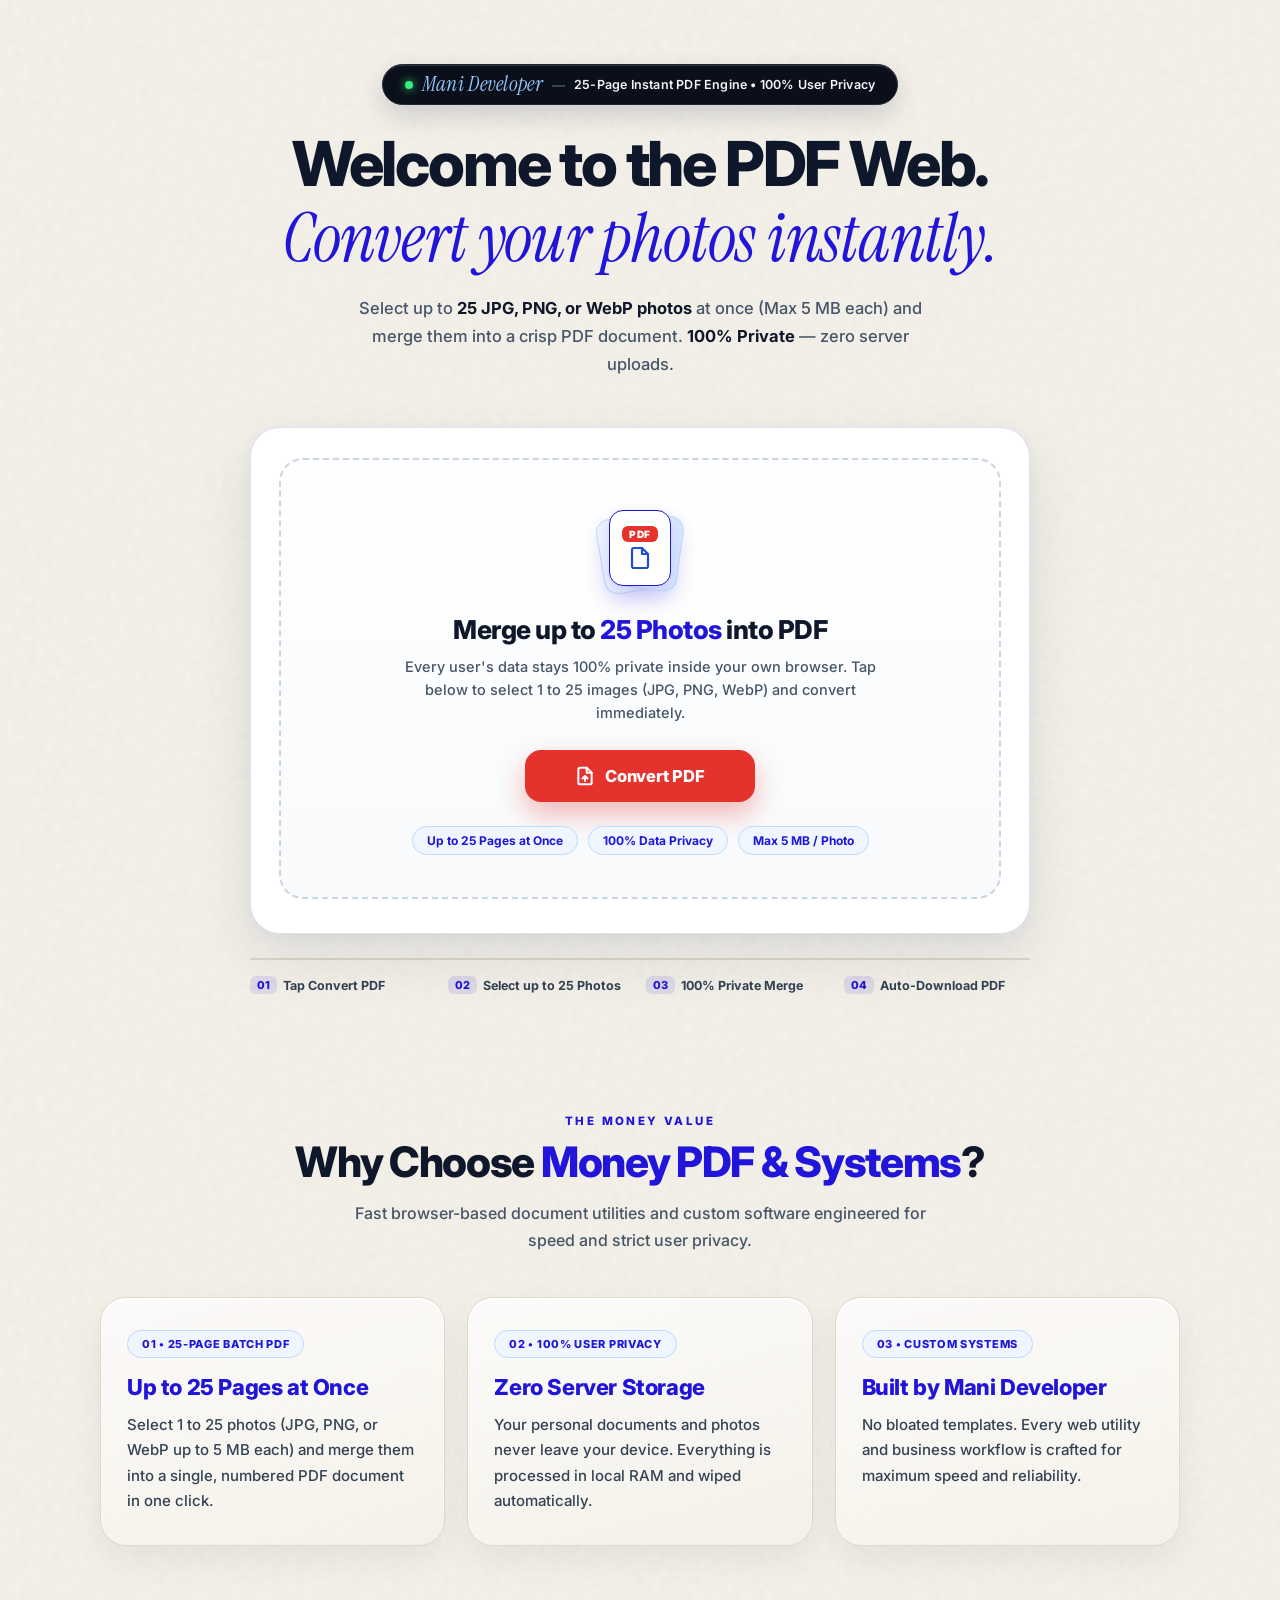
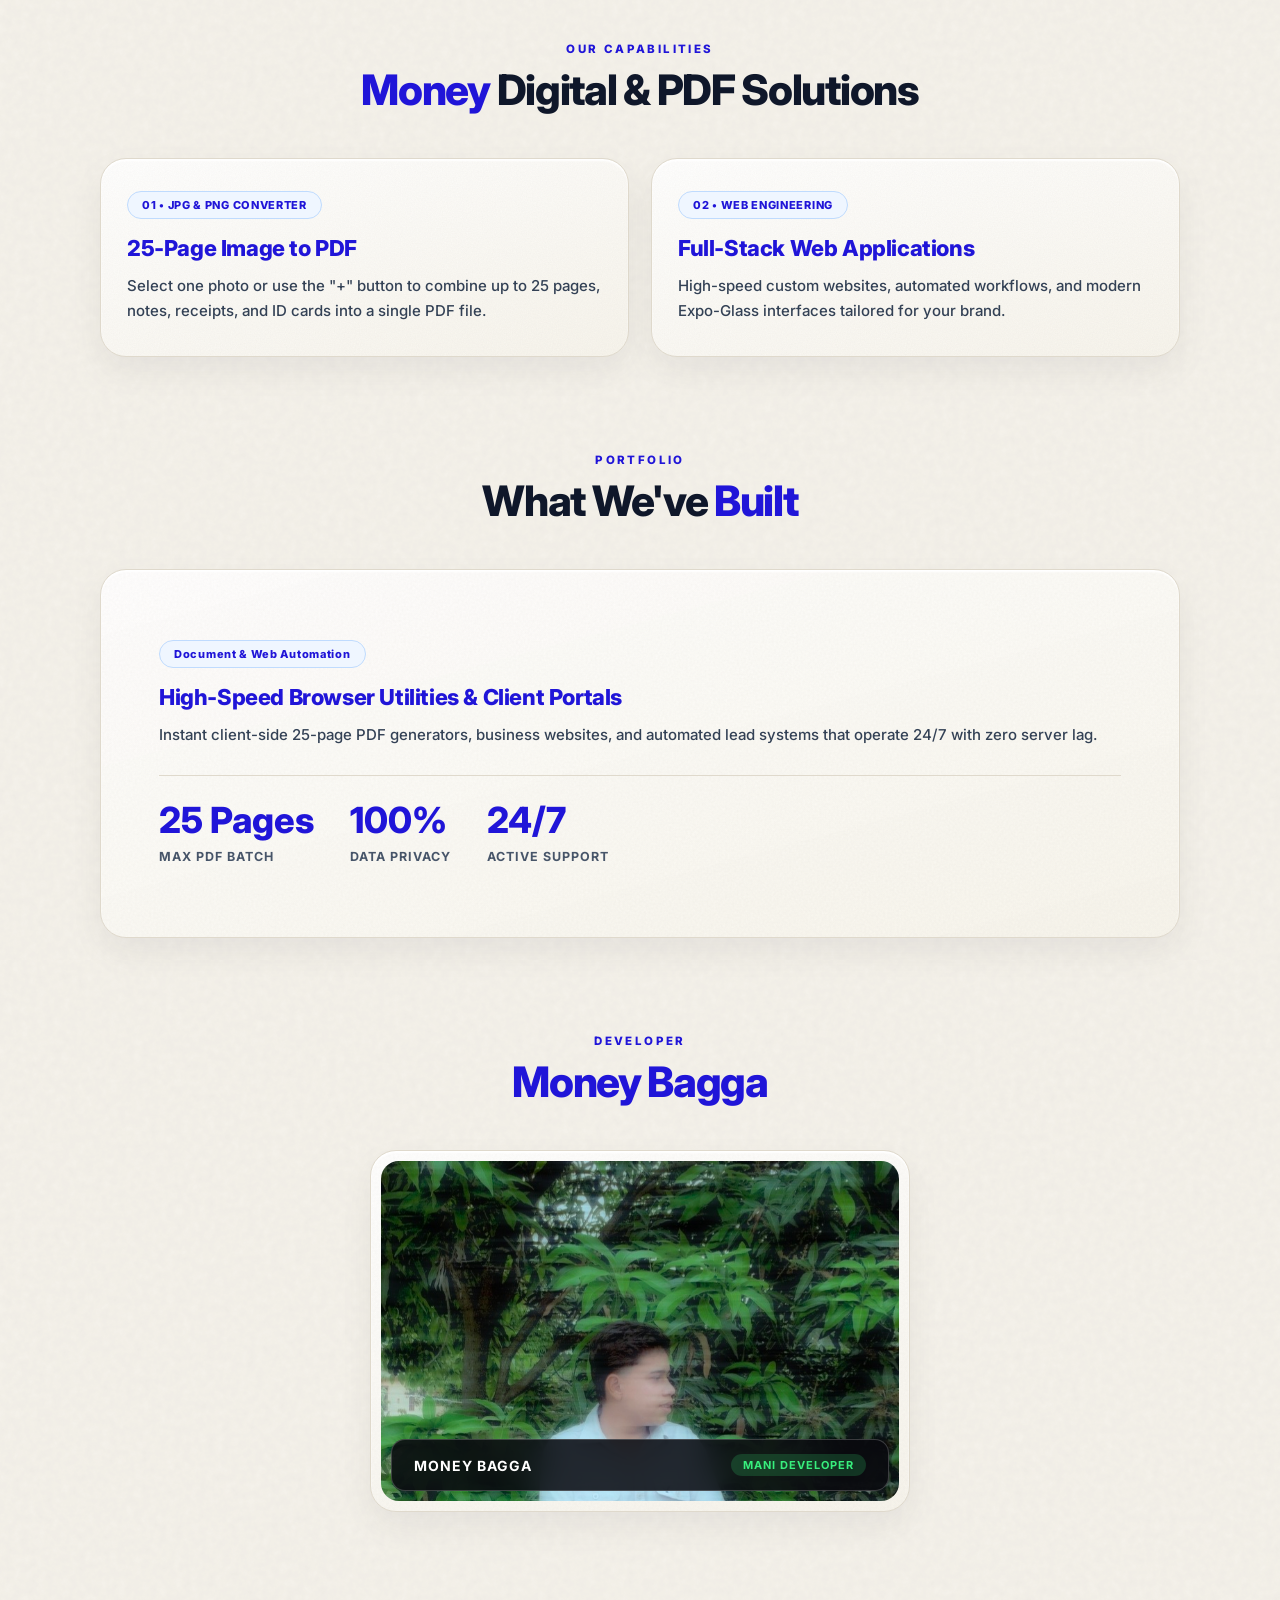
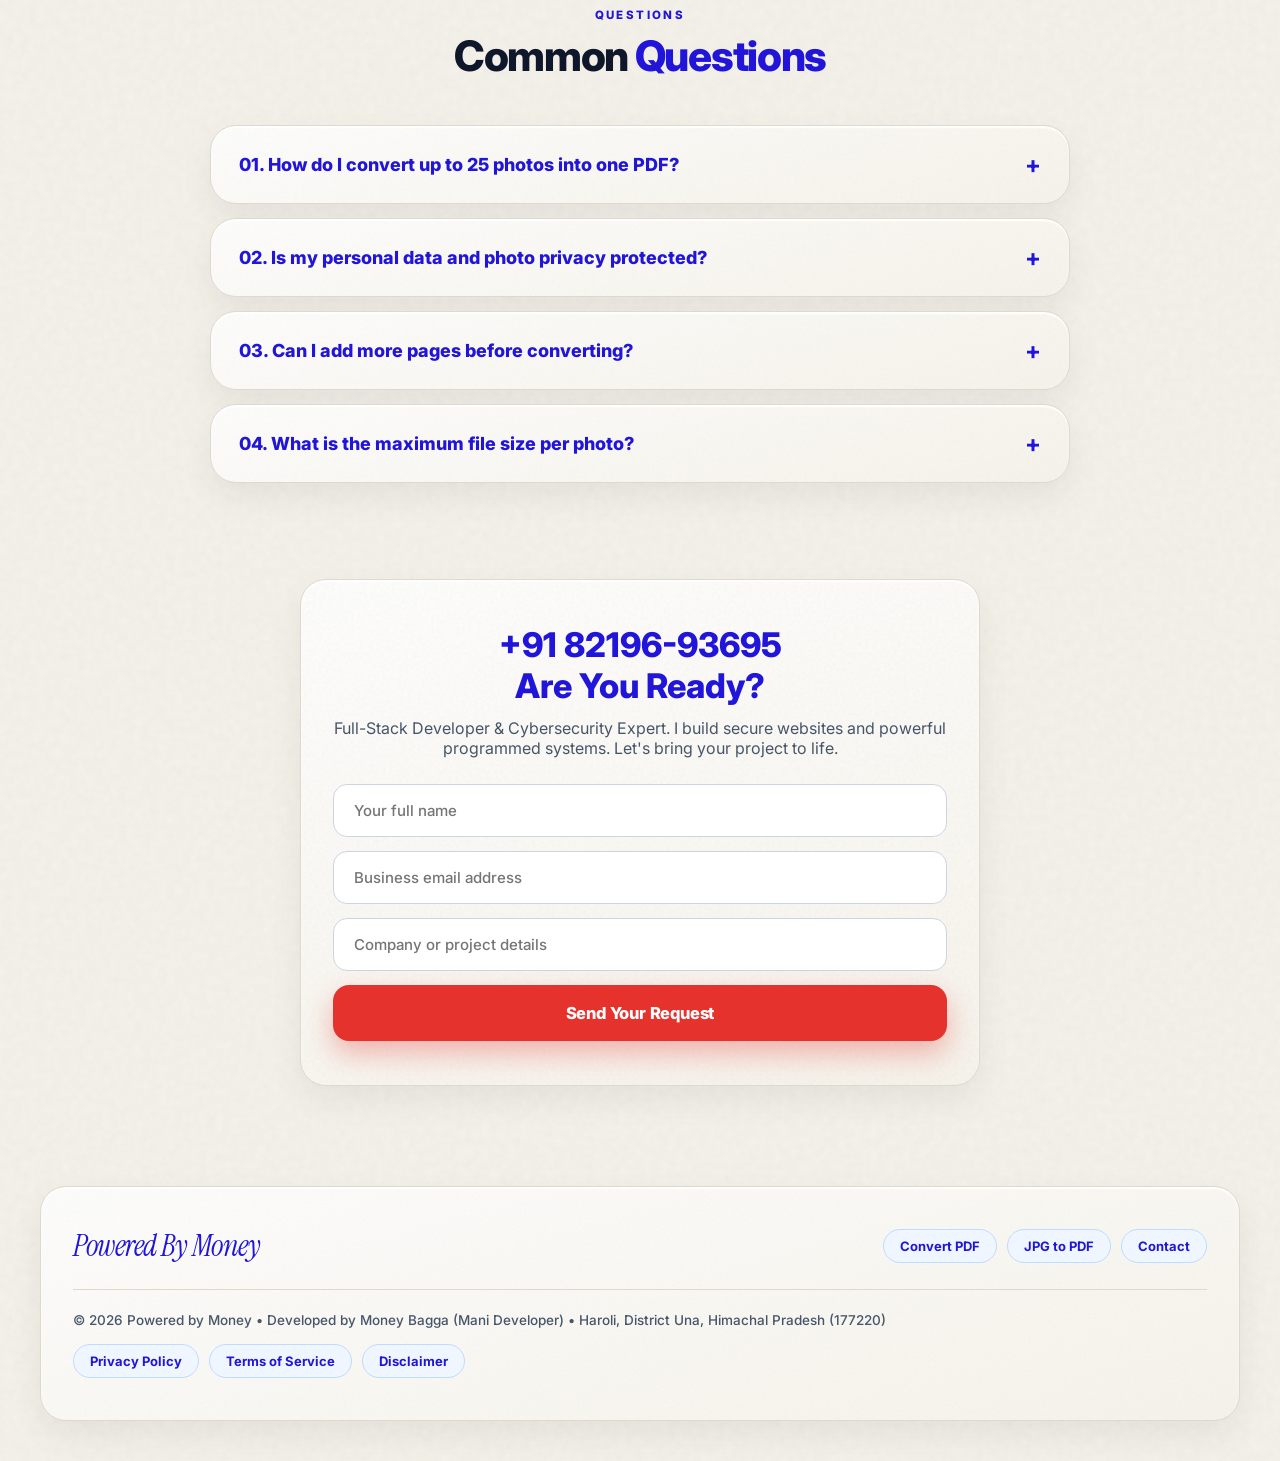
==== commit 79703970: "Add files via upload" ====
--- a/index.html
+++ b/index.html
@@ -4,27 +4,31 @@
     <meta name="google-site-verification" content="Or5JbtfQH0gGANckua64EHZYJ_xr-wmy5QeWB-W5O2w" />
     <meta charset="UTF-8">
     <meta name="viewport" content="width=device-width, initial-scale=1.0, maximum-scale=1.0, user-scalable=no">
-    <title>Welcome to the PDF Web — Create PDF, Web PDF & Instant JPG/PNG to PDF Converter | Money Bagga</title>
-    <meta name="description" content="Welcome to the PDF Web by Money Bagga. #1 Web PDF, Third PDF & Instant File Manager Image to PDF Converter. Convert JPG, PNG, WebP or any photo into PDF in seconds with zero server storage.">
-    <meta name="keywords" content="Welcome to the PDF Web, PDF Web, Web PDF, Third PDF, Create PDF, File Manager PDF, JPG to PDF, PNG to PDF, Image to PDF Converter, Money Bagga, Developer Money, manigamer.cv">
-    <meta name="author" content="MONEY BAGGA (Haroli, Una, HP)">
+    
+    <!-- GOOGLE SEARCH #1 RANKING SEO TITLE & META (LIKE ILOVEPDF SNIPPET 64888.jpg) -->
+    <title>PDF | Online PDF Tools & Instant JPG to PDF Converter — Mani Developer</title>
+    <meta name="application-name" content="PDF — Mani Developer">
+    <meta name="apple-mobile-web-app-title" content="PDF">
+    <meta name="description" content="PDF by Mani Developer is an online service to convert and work with PDF files completely free and easy to use. Convert JPG to PDF, PNG to PDF, merge up to 25 pages into PDF with 100% user privacy.">
+    <meta name="keywords" content="PDF, Convert PDF, Online PDF tools, JPG to PDF, PNG to PDF, 25 Page PDF Maker, Mani Developer, Money Bagga, manigamer.cv, Free PDF Converter India">
+    <meta name="author" content="Mani Developer (Money Bagga)">
     <meta name="robots" content="index, follow, max-snippet:-1, max-image-preview:large, max-video-preview:-1">
     <link rel="canonical" href="https://manigamer.cv/" />
 
     <!-- Open Graph / Social Media Meta Tags -->
     <meta property="og:type" content="website" />
-    <meta property="og:title" content="Welcome to the PDF Web — Instant Create PDF & Web PDF Converter" />
-    <meta property="og:description" content="Upload any JPG, PNG, or photo from your File Manager and convert to a crisp PDF document in seconds. 100% private, Powered by Money." />
+    <meta property="og:site_name" content="PDF — Mani Developer" />
+    <meta property="og:title" content="PDF | Online PDF Tools & Instant 25-Page PDF Converter — Mani Developer" />
+    <meta property="og:description" content="Convert JPG, PNG, and up to 25 photos into a single PDF document in seconds. 100% client-side privacy, zero server storage, built by Mani Developer." />
     <meta property="og:url" content="https://manigamer.cv/" />
-    <meta property="og:site_name" content="PDF Web — Money Bagga" />
     <meta property="og:image" content="https://manigamer.cv/images/aster.jpg" />
 
-    <!-- Fonts: Inter + Playfair Display Italic (Editorial Paper Style like Reference) + Dancing Script -->
+    <!-- Fonts: Instrument Serif Italic (Stylish Blue Logo & Headline) + Inter -->
     <link rel="preconnect" href="https://fonts.googleapis.com">
     <link rel="preconnect" href="https://fonts.gstatic.com" crossorigin>
-    <link href="https://fonts.googleapis.com/css2?family=Dancing+Script:wght@700&family=Instrument+Serif:ital@0;1&family=Inter:wght@400;500;600;700;800;900&display=swap" rel="stylesheet">
-
-    <!-- Circular Favicon Logo -->
+    <link href="https://fonts.googleapis.com/css2?family=Instrument+Serif:ital@0;1&family=Inter:wght@400;500;600;700;800;900&display=swap" rel="stylesheet">
+
+    <!-- Circular Favicon Logo for Google Search Snippet -->
     <link id="dynamicRoundFavicon" rel="icon" type="image/png" href="images/aster.jpg" sizes="192x192">
     <link id="dynamicRoundAppleIcon" rel="apple-touch-icon" href="images/aster.jpg">
 
@@ -57,7 +61,7 @@
     })();
     </script>
 
-    <!-- JSON-LD Structured Data for #1 Google Search Ranking (PDF Web, Web PDF, Third PDF, Create PDF) -->
+    <!-- JSON-LD Structured Data for #1 Google Search Snippet & Sitelinks -->
     <script type="application/ld+json">
     {
       "@context": "https://schema.org",
@@ -66,14 +70,14 @@
           "@type": "WebSite",
           "@id": "https://manigamer.cv/#website",
           "url": "https://manigamer.cv/",
-          "name": "Welcome to the PDF Web — Money Bagga",
-          "alternateName": ["PDF Web", "Web PDF", "Third PDF", "Create PDF Money", "Money Bagga PDF"],
-          "description": "Welcome to the PDF Web. Instant File Manager JPG, PNG, and Image to PDF Converter developed by Money Bagga in Haroli, District Una, Himachal Pradesh."
+          "name": "PDF — Mani Developer",
+          "alternateName": ["PDF", "Convert PDF", "Mani Developer PDF", "manigamer.cv"],
+          "description": "Online service to work with PDF files completely free and easy to use. Convert up to 25 JPG/PNG images to PDF with 100% privacy."
         },
         {
           "@type": "Organization",
           "@id": "https://manigamer.cv/#org",
-          "name": "Money Bagga",
+          "name": "Mani Developer",
           "url": "https://manigamer.cv/",
           "logo": "https://manigamer.cv/images/aster.jpg",
           "image": "https://manigamer.cv/images/mani-devloper.jpeg"
@@ -81,11 +85,11 @@
         {
           "@type": "SoftwareApplication",
           "@id": "https://manigamer.cv/#app",
-          "name": "PDF Web — Create PDF",
+          "name": "PDF | Online PDF Tools — Mani Developer",
           "url": "https://manigamer.cv/#create-pdf",
           "operatingSystem": "All",
           "applicationCategory": "UtilitiesApplication",
-          "description": "Instant File Manager JPG & PNG to PDF converter developed by Money Bagga.",
+          "description": "Instant 25-page JPG & PNG to PDF converter with 100% user privacy and zero server storage.",
           "offers": {
             "@type": "Offer",
             "price": "0",
@@ -99,36 +103,36 @@
             {
               "@type": "SiteNavigationElement",
               "position": 1,
-              "name": "Create PDF",
-              "description": "Open File Manager and convert JPG, PNG, or any image up to 5MB into PDF instantly.",
+              "name": "Convert PDF",
+              "description": "Convert up to 25 JPG, PNG, or WebP photos into a single PDF document instantly.",
               "url": "https://manigamer.cv/#create-pdf"
             },
             {
               "@type": "SiteNavigationElement",
               "position": 2,
               "name": "Developer",
-              "description": "Meet Money Bagga, Full-Stack Developer and Creator of PDF Web from Himachal Pradesh.",
+              "description": "Meet Mani Developer (Money Bagga), Creator of PDF Web from Himachal Pradesh.",
               "url": "https://manigamer.cv/#gallery"
             },
             {
               "@type": "SiteNavigationElement",
               "position": 3,
-              "name": "JPG",
-              "description": "Convert single or multiple JPG, PNG, and WebP photos into a clean PDF document.",
+              "name": "JPG to PDF",
+              "description": "Merge up to 25 JPG and PNG photos into a clean PDF file on mobile or desktop.",
               "url": "https://manigamer.cv/#services"
             },
             {
               "@type": "SiteNavigationElement",
               "position": 4,
               "name": "Contact",
-              "description": "24/7 direct support and project inquiry with Money Bagga (+91 82196-93695).",
+              "description": "24/7 direct support and project inquiry with Mani Developer (+91 82196-93695).",
               "url": "https://manigamer.cv/#contact"
             },
             {
               "@type": "SiteNavigationElement",
               "position": 5,
               "name": "Privacy Policy",
-              "description": "Read our strict privacy policy, zero server storage guarantee, and Google AdSense disclosures.",
+              "description": "100% user data privacy guarantee, zero server storage, and Google AdSense disclosures.",
               "url": "https://manigamer.cv/#privacy-policy"
             }
           ]
@@ -146,7 +150,7 @@
     <div id="mobileNavOverlay" class="mobile-nav-overlay">
         <button class="mobile-nav-close" id="mobileNavClose" aria-label="Close Menu">&times;</button>
         <a href="#home" class="active" onclick="closeMobileNav()">Home</a>
-        <a href="#create-pdf" onclick="closeMobileNav()">Create PDF</a>
+        <a href="#create-pdf" onclick="closeMobileNav()">Convert PDF</a>
         <a href="#services" onclick="closeMobileNav()">JPG to PDF</a>
         <a href="#case-studies" onclick="closeMobileNav()">Case Studies</a>
         <a href="#gallery" onclick="closeMobileNav()">Developer</a>
@@ -156,15 +160,14 @@
 
     <!-- Main Website Wrap -->
     <div id="mainWebsite">
-        <!-- TRANSPARENT WATER-GLASS NAVBAR (SEE-THROUGH LIQUID GLASS) -->
-        <div class="navbar-wrapper">
+        <!-- TRANSPARENT WATER-GLASS NAVBAR (HIDDEN AT TOP, SLIDES DOWN ONLY ON SCROLL) -->
+        <div id="scrollNavbarWrapper" class="navbar-wrapper nav-hidden-top">
             <nav class="water-glass-navbar navbar" aria-label="Main Navigation">
-                <a id="secretLoginTrigger" href="#home" class="logo">
-                    <span class="logo-blue">Money</span> <span class="logo-dark">Bagga</span>
-                </a>
+                <!-- Single Stylish Blue "PDF" Logo matching lower italic style -->
+                <a id="secretLoginTrigger" href="#home" class="logo-pdf-stylish">PDF</a>
                 <div class="nav-links">
                     <a href="#home" class="nav-btn active">Home</a>
-                    <a href="#create-pdf" class="nav-btn">Create PDF</a>
+                    <a href="#create-pdf" class="nav-btn">Convert PDF</a>
                     <a href="#services" class="nav-btn">JPG to PDF</a>
                     <a href="#case-studies" class="nav-btn">Case Studies</a>
                     <a href="#gallery" class="nav-btn">Developer</a>
@@ -179,12 +182,15 @@
 
         <main class="desktop-wrapper">
 
-            <!-- TOP HERO + CREATE PDF WORKSPACE (EDITORIAL SPACIOUS TYPOGRAPHY LIKE 64812.jpg) -->
+            <!-- TOP HERO + CONVERT PDF WORKSPACE -->
             <section id="home" class="top-pdf-hero">
                 <div class="editorial-hero-header">
-                    <div class="editorial-top-pill">
-                        <span class="pill-black-tag">PDF Web</span>
-                        <span class="pill-sub-text">Your File Manager connects directly. Just select &amp; convert.</span>
+                    <!-- FULL SLEEK BLACK LINE BADGE WITH "MANI DEVELOPER" (NO HALF BUBBLE) -->
+                    <div class="mani-dev-black-banner">
+                        <span class="mani-dev-dot"></span>
+                        <span class="mani-dev-brand">Mani Developer</span>
+                        <span class="mani-dev-sep">&mdash;</span>
+                        <span class="mani-dev-Copy">25-Page Instant PDF Engine &bull; 100% User Privacy</span>
                     </div>
 
                     <h1 class="editorial-main-title">
@@ -193,80 +199,61 @@
                     </h1>
 
                     <p class="editorial-sub-copy">
-                        Upload any <strong>JPG, PNG, or WebP</strong> photo (up to 5 MB) directly from your device File Manager. Zero server uploads — 100% private client-side PDF generation.
+                        Select up to <strong>25 JPG, PNG, or WebP photos</strong> at once (Max 5 MB each) and merge them into a crisp PDF document. <strong>100% Private</strong> — zero server uploads.
                     </p>
                 </div>
 
-                <!-- CRISP WHITE CREATE PDF WORKSPACE WITH BUILT-IN FILE MANAGER UI -->
+                <!-- UNIQUE & CLEAN CONVERT PDF WORKSPACE (UP TO 25 PAGES AT ONCE) -->
                 <div id="create-pdf" class="pdf-workspace-wrapper">
                     <!-- Hidden File Input -->
                     <input type="file" id="pdf-file-input" accept="image/jpeg,image/png,image/webp,image/gif,image/bmp,image/*" multiple style="display: none;">
 
-                    <!-- STEP 1: UPLOAD / FILE MANAGER LAUNCHER VIEW (PURE WHITE CARD) -->
+                    <!-- STEP 1: CLEAN & UNIQUE CONVERT PDF CARD -->
                     <div id="pdf-step-upload" class="pdf-white-box pdf-stage-card">
-                        <!-- Sleek File Manager Top Bar -->
-                        <div class="fm-window-bar">
-                            <div class="fm-dots">
-                                <span class="fm-dot dot-r"></span>
-                                <span class="fm-dot dot-y"></span>
-                                <span class="fm-dot dot-g"></span>
-                            </div>
-                            <div class="fm-path-bar">
-                                <svg width="14" height="14" viewBox="0 0 24 24" fill="none" stroke="#2563eb" stroke-width="2.2"><path d="M22 19a2 2 0 0 1-2 2H4a2 2 0 0 1-2-2V5a2 2 0 0 1 2-2h5l2 3h9a2 2 0 0 1 2 2z"/></svg>
-                                <span>File Manager / Local Device / Photos</span>
-                            </div>
-                            <span class="fm-step-tag">STEP 01</span>
-                        </div>
-
                         <div class="upload-dropzone" id="upload-dropzone">
-                            <!-- Custom SVG File Manager Logo (No Emoji) -->
-                            <div class="fm-logo-Showcase">
-                                <svg width="54" height="54" viewBox="0 0 64 64" fill="none" xmlns="http://www.w3.org/2000/svg">
-                                    <rect x="6" y="14" width="52" height="40" rx="8" fill="#EFF6FF" stroke="#2563EB" stroke-width="3"/>
-                                    <path d="M6 22C6 17.5817 9.58172 14 14 14H25.3726C27.4943 14 29.5291 14.8429 31.0294 16.3431L34.6863 20H50C54.4183 20 58 23.5817 58 28V28H6V22Z" fill="#DBEAFE" stroke="#2563EB" stroke-width="3"/>
-                                    <rect x="22" y="26" width="20" height="22" rx="3" fill="#FFFFFF" stroke="#1D4ED8" stroke-width="2.6"/>
-                                    <path d="M27 33H37M27 38H37M27 43H33" stroke="#2563EB" stroke-width="2.4" stroke-linecap="round"/>
+                            <!-- Minimalist Floating PDF Stack Graphic -->
+                            <div class="unique-pdf-badge-wrap">
+                                <div class="pdf-sheet-layer layer-back"></div>
+                                <div class="pdf-sheet-layer layer-mid"></div>
+                                <div class="pdf-sheet-layer layer-front">
+                                    <span class="sheet-pdf-label">PDF</span>
+                                    <svg width="24" height="24" viewBox="0 0 24 24" fill="none" stroke="#1d4ed8" stroke-width="2.2" stroke-linecap="round" stroke-linejoin="round">
+                                        <path d="M14 2H6a2 2 0 0 0-2 2v16a2 2 0 0 0 2 2h12a2 2 0 0 0 2-2V8z"></path>
+                                        <polyline points="14 2 14 8 20 8"></polyline>
+                                    </svg>
+                                </div>
+                            </div>
+
+                            <h2 class="stage-title">Merge up to <span class="blue-paper-ink">25 Photos</span> into PDF</h2>
+                            <p class="stage-desc">Every user's data stays 100% private inside your own browser. Tap below to select 1 to 25 images (JPG, PNG, WebP) and convert immediately.</p>
+
+                            <!-- ONLY RED "CONVERT PDF" BUTTON AS REQUESTED -->
+                            <button type="button" id="select-images-btn" class="btn-convert-red main-convert-cta">
+                                <svg width="20" height="20" viewBox="0 0 24 24" fill="none" stroke="currentColor" stroke-width="2.4" stroke-linecap="round" stroke-linejoin="round">
+                                    <path d="M14 2H6a2 2 0 0 0-2 2v16a2 2 0 0 0 2 2h12a2 2 0 0 0 2-2V8z"></path>
+                                    <polyline points="14 2 14 8 20 8"></polyline>
+                                    <line x1="12" y1="18" x2="12" y2="12"></line>
+                                    <polyline points="9 15 12 12 15 15"></polyline>
                                 </svg>
-                            </div>
-
-                            <h2 class="stage-title"><span class="blue-paper-ink">File Manager</span> — Upload JPG or PNG</h2>
-                            <p class="stage-desc">Open your Phone File Manager, Gallery, or Computer Explorer to select any photo (Max 5 MB) and convert it into a PDF document.</p>
-
-                            <button type="button" id="select-images-btn" class="btn-convert-red fm-main-btn">
-                                <svg width="20" height="20" viewBox="0 0 24 24" fill="none" stroke="currentColor" stroke-width="2.3" stroke-linecap="round" stroke-linejoin="round">
-                                    <path d="M22 19a2 2 0 0 1-2 2H4a2 2 0 0 1-2-2V5a2 2 0 0 1 2-2h5l2 3h9a2 2 0 0 1 2 2z"></path>
-                                    <line x1="12" y1="11" x2="12" y2="17"></line>
-                                    <polyline points="9 14 12 11 15 14"></polyline>
-                                </svg>
-                                <span>Open File Manager (Create PDF)</span>
+                                <span>Convert PDF</span>
                             </button>
 
                             <div class="upload-meta-pills">
-                                <span class="paper-tag">
-                                    <svg width="13" height="13" viewBox="0 0 24 24" fill="none" stroke="#1d4ed8" stroke-width="2.6"><polyline points="20 6 9 17 4 12"/></svg>
-                                    JPG / PNG / WebP
-                                </span>
-                                <span class="paper-tag">
-                                    <svg width="13" height="13" viewBox="0 0 24 24" fill="none" stroke="#1d4ed8" stroke-width="2.6"><polyline points="20 6 9 17 4 12"/></svg>
-                                    Max 5 MB Limit
-                                </span>
-                                <span class="paper-tag">
-                                    <svg width="13" height="13" viewBox="0 0 24 24" fill="none" stroke="#1d4ed8" stroke-width="2.6"><polyline points="20 6 9 17 4 12"/></svg>
-                                    Auto-Download PDF
-                                </span>
-                            </div>
-                        </div>
-                    </div>
-
-                    <!-- STEP 2: FILE MANAGER WORKSPACE VIEW (PREVIEW + SEQUENTIAL NUMBERING 1, 2, 3... + '+' BUTTON) -->
+                                <span class="paper-tag">Up to 25 Pages at Once</span>
+                                <span class="paper-tag">100% Data Privacy</span>
+                                <span class="paper-tag">Max 5 MB / Photo</span>
+                            </div>
+                        </div>
+                    </div>
+
+                    <!-- STEP 2: 25-PAGE QUEUE WORKSPACE VIEW (PREVIEW + '+' BUTTON + RED "CONVERT PDF" BUTTON) -->
                     <div id="pdf-step-workspace" class="pdf-white-box pdf-stage-card" style="display: none;">
                         <div class="workspace-top-bar">
                             <button type="button" id="workspace-back-btn" class="icon-circle-btn" title="Clear & Back">
                                 <svg width="18" height="18" viewBox="0 0 24 24" fill="none" stroke="currentColor" stroke-width="2.4"><line x1="19" y1="12" x2="5" y2="12"/><polyline points="12 19 5 12 12 5"/></svg>
                             </button>
-                            <div class="fm-path-bar" style="margin: 0 auto;">
-                                <svg width="14" height="14" viewBox="0 0 24 24" fill="none" stroke="#2563eb" stroke-width="2.2"><path d="M22 19a2 2 0 0 1-2 2H4a2 2 0 0 1-2-2V5a2 2 0 0 1 2-2h5l2 3h9a2 2 0 0 1 2 2z"/></svg>
-                                <span>File Manager Queue</span>
+                            <div class="queue-status-pill">
+                                <span id="queue-limit-indicator">01 / 25 Pages Selected</span>
                             </div>
                             <div class="workspace-settings">
                                 <select id="pdf-page-size" class="paper-select" aria-label="Page Size">
@@ -280,21 +267,21 @@
                             </div>
                         </div>
 
-                        <!-- Uploaded Images Grid (Numbered 1, 2, 3...) -->
+                        <!-- Uploaded Images Grid (Numbered Page 01 to Page 25) -->
                         <div id="pdf-preview-grid" class="pdf-preview-grid"></div>
 
-                        <!-- Floating '+' Add More Images Button with Counter Badge Starting from 1 -->
+                        <!-- Floating '+' Add More Images Button (Up to 25) -->
                         <div class="workspace-floating-actions">
-                            <button type="button" id="add-more-images-btn" class="floating-plus-btn" title="Add More Photos from File Manager">
+                            <button type="button" id="add-more-images-btn" class="floating-plus-btn" title="Add More Photos (Up to 25 Pages)">
                                 <span id="image-count-badge" class="count-badge">1</span>
                                 <svg width="24" height="24" viewBox="0 0 24 24" fill="none" stroke="#ffffff" stroke-width="2.6" stroke-linecap="round"><line x1="12" y1="5" x2="12" y2="19"/><line x1="5" y1="12" x2="19" y2="12"/></svg>
                             </button>
                         </div>
 
-                        <!-- Bottom Red Convert to PDF Button -->
+                        <!-- Bottom Red Convert PDF Button -->
                         <div class="workspace-bottom-bar">
                             <button type="button" id="convert-to-pdf-btn" class="btn-convert-red">
-                                <span>Convert to PDF</span>
+                                <span>Convert PDF</span>
                                 <svg width="20" height="20" viewBox="0 0 24 24" fill="none" stroke="currentColor" stroke-width="2.4" stroke-linecap="round" stroke-linejoin="round"><circle cx="12" cy="12" r="10"/><polyline points="12 16 16 12 12 8"/><line x1="8" y1="12" x2="16" y2="12"/></svg>
                             </button>
                         </div>
@@ -306,8 +293,8 @@
                             <div class="paper-spinner-ring">
                                 <div class="paper-spinner-sheet">PDF</div>
                             </div>
-                            <h3 class="blue-paper-ink" style="font-size: 22px;">Creating Paper PDF...</h3>
-                            <p class="stage-desc" style="margin-bottom: 0;">Merging your File Manager photos onto crisp paper sheets &amp; starting automatic download...</p>
+                            <h3 class="blue-paper-ink" style="font-size: 22px;">Converting Paper PDF...</h3>
+                            <p class="stage-desc" style="margin-bottom: 0;">Merging your private pages onto crisp A4 sheets &amp; starting automatic download...</p>
                         </div>
                     </div>
 
@@ -315,7 +302,7 @@
                     <div id="pdf-step-done" class="pdf-white-box pdf-stage-card" style="display: none;">
                         <div class="done-badge">
                             <svg width="14" height="14" viewBox="0 0 24 24" fill="none" stroke="#15803d" stroke-width="2.8"><polyline points="20 6 9 17 4 12"/></svg>
-                            <span>AUTO-DOWNLOAD STARTED IN CHROME</span>
+                            <span>AUTO-DOWNLOAD STARTED &bull; 100% PRIVATE</span>
                         </div>
                         <h2 class="stage-title" style="margin-bottom: 20px;">The images have been converted to <span class="blue-paper-ink">PDF</span></h2>
 
@@ -332,18 +319,18 @@
                                 <button type="button" id="done-copy-link-btn" class="done-round-btn red-btn" title="Copy Link">
                                     <svg width="18" height="18" viewBox="0 0 24 24" fill="none" stroke="currentColor" stroke-width="2.2"><path d="M10 13a5 5 0 0 0 7.54.54l3-3a5 5 0 0 0-7.07-7.07l-1.72 1.71"/><path d="M14 11a5 5 0 0 0-7.54-.54l-3 3a5 5 0 0 0 7.07 7.07l1.71-1.71"/></svg>
                                 </button>
-                                <button type="button" id="done-delete-btn" class="done-round-btn red-btn" title="Delete & Reset">
+                                <button type="button" id="done-delete-btn" class="done-round-btn red-btn" title="Wipe Memory & Reset">
                                     <svg width="18" height="18" viewBox="0 0 24 24" fill="none" stroke="currentColor" stroke-width="2.2"><polyline points="3 6 5 6 21 6"/><path d="M19 6v14a2 2 0 0 1-2 2H7a2 2 0 0 1-2-2V6m3 0V4a2 2 0 0 1 2-2h4a2 2 0 0 1 2 2v2"/></svg>
                                 </button>
                             </div>
                         </div>
 
                         <div class="continue-tools-box">
-                            <h4>Continue in File Manager...</h4>
+                            <h4>Continue to...</h4>
                             <div class="continue-list">
                                 <div class="continue-item" onclick="document.getElementById('done-back-btn').click()">
                                     <span class="c-badge">01</span>
-                                    <span>Convert another JPG to PDF</span>
+                                    <span>Convert another 25-Page PDF</span>
                                     <span class="c-arrow">&rsaquo;</span>
                                 </div>
                                 <div class="continue-item" onclick="document.getElementById('done-back-btn').click()">
@@ -353,18 +340,18 @@
                                 </div>
                                 <div class="continue-item" onclick="document.getElementById('done-back-btn').click()">
                                     <span class="c-badge">03</span>
-                                    <span>Merge Multiple Photos into Single PDF</span>
+                                    <span>Wipe Session Memory &amp; Start Fresh</span>
                                     <span class="c-arrow">&rsaquo;</span>
                                 </div>
                             </div>
                         </div>
                     </div>
 
-                    <!-- 4-Step Numbered Strip (01, 02, 03, 04 Like Screenshot 64812.jpg) -->
+                    <!-- 4-Step Numbered Strip (01, 02, 03, 04) -->
                     <div class="editorial-steps-bar">
-                        <div class="ed-step"><span class="ed-num">01</span> Open File Manager</div>
-                        <div class="ed-step"><span class="ed-num">02</span> Select JPG or PNG</div>
-                        <div class="ed-step"><span class="ed-num">03</span> Click Convert once</div>
+                        <div class="ed-step"><span class="ed-num">01</span> Tap Convert PDF</div>
+                        <div class="ed-step"><span class="ed-num">02</span> Select up to 25 Photos</div>
+                        <div class="ed-step"><span class="ed-num">03</span> 100% Private Merge</div>
                         <div class="ed-step"><span class="ed-num">04</span> Auto-Download PDF</div>
                     </div>
                 </div>
@@ -375,22 +362,22 @@
                 <div class="center-title">
                     <span class="tagline">The Money Value</span>
                     <h2>Why Choose <span class="blue-paper-ink">Money PDF &amp; Systems</span>?</h2>
-                    <p>Fast browser-based document utilities and custom software engineered for speed and privacy.</p>
+                    <p>Fast browser-based document utilities and custom software engineered for speed and strict user privacy.</p>
                 </div>
                 <div class="grid-3">
                     <div class="expo-glass-paper paper-textured-box card">
-                        <span class="paper-step-pill">01 &bull; INSTANT PDF</span>
-                        <h3 class="blue-paper-ink">Any Photo to PDF</h3>
-                        <p>Whether it is JPG, PNG, or WebP, upload up to 5 MB per photo and get a clean, printable PDF document immediately.</p>
+                        <span class="paper-step-pill">01 &bull; 25-PAGE BATCH PDF</span>
+                        <h3 class="blue-paper-ink">Up to 25 Pages at Once</h3>
+                        <p>Select 1 to 25 photos (JPG, PNG, or WebP up to 5 MB each) and merge them into a single, numbered PDF document in one click.</p>
                     </div>
                     <div class="expo-glass-paper paper-textured-box card">
-                        <span class="paper-step-pill">02 &bull; 100% PRIVATE</span>
+                        <span class="paper-step-pill">02 &bull; 100% USER PRIVACY</span>
                         <h3 class="blue-paper-ink">Zero Server Storage</h3>
-                        <p>Your images never leave your phone or laptop. Everything is converted directly inside your browser and auto-downloaded.</p>
+                        <p>Your personal documents and photos never leave your device. Everything is processed in local RAM and wiped automatically.</p>
                     </div>
                     <div class="expo-glass-paper paper-textured-box card">
                         <span class="paper-step-pill">03 &bull; CUSTOM SYSTEMS</span>
-                        <h3 class="blue-paper-ink">Built by Money</h3>
+                        <h3 class="blue-paper-ink">Built by Mani Developer</h3>
                         <p>No bloated templates. Every web utility and business workflow is crafted for maximum speed and reliability.</p>
                     </div>
                 </div>
@@ -405,8 +392,8 @@
                 <div class="grid-2">
                     <div class="expo-glass-paper paper-textured-box card">
                         <span class="paper-step-pill">01 &bull; JPG &amp; PNG CONVERTER</span>
-                        <h3 class="blue-paper-ink">Multi-Page Image to PDF</h3>
-                        <p>Select one photo or use the "+" button to combine multiple pages, notes, receipts, and ID cards into a single PDF file.</p>
+                        <h3 class="blue-paper-ink">25-Page Image to PDF</h3>
+                        <p>Select one photo or use the "+" button to combine up to 25 pages, notes, receipts, and ID cards into a single PDF file.</p>
                     </div>
                     <div class="expo-glass-paper paper-textured-box card">
                         <span class="paper-step-pill">02 &bull; WEB ENGINEERING</span>
@@ -426,15 +413,15 @@
                     <div class="case-content-side" style="width: 100%; padding: 38px 32px;">
                         <span class="paper-step-pill">Document &amp; Web Automation</span>
                         <h3 class="blue-paper-ink">High-Speed Browser Utilities &amp; Client Portals</h3>
-                        <p>Instant client-side PDF generators, business websites, and automated lead systems that operate 24/7 with zero server lag.</p>
+                        <p>Instant client-side 25-page PDF generators, business websites, and automated lead systems that operate 24/7 with zero server lag.</p>
                         <div class="case-stats">
                             <div class="stat">
+                                <h4 class="blue-paper-ink count-up" data-target="25" data-suffix=" Pages">1 Pages</h4>
+                                <p>Max PDF Batch</p>
+                            </div>
+                            <div class="stat">
                                 <h4 class="blue-paper-ink count-up" data-target="100" data-suffix="%">1%</h4>
-                                <p>Client Privacy</p>
-                            </div>
-                            <div class="stat">
-                                <h4 class="blue-paper-ink count-up" data-target="2" data-suffix="s">1s</h4>
-                                <p>PDF Generation</p>
+                                <p>Data Privacy</p>
                             </div>
                             <div class="stat">
                                 <h4 class="blue-paper-ink count-up" data-target="24" data-suffix="/7">1/7</h4>
@@ -453,10 +440,10 @@
                 </div>
                 <div style="display: flex; justify-content: center;">
                     <div class="expo-glass-paper paper-textured-box card dev-premium-card" style="position: relative;">
-                        <img src="images/mani-devloper.jpeg" class="gallery-photo" alt="Money Bagga - Developer" onerror="this.onerror=null; this.src='images/aster.jpg';">
+                        <img src="images/mani-devloper.jpeg" class="gallery-photo" alt="Money Bagga - Mani Developer" onerror="this.onerror=null; this.src='images/aster.jpg';">
                         <div class="dev-name-overlay">
                             <span>MONEY BAGGA</span>
-                            <span class="dev-badge">CREATOR</span>
+                            <span class="dev-badge">MANI DEVELOPER</span>
                         </div>
                     </div>
                 </div>
@@ -470,20 +457,20 @@
                 </div>
                 <div class="faq-wrapper">
                     <div class="expo-glass-paper paper-textured-box faq-item">
-                        <div class="faq-header"><span class="blue-paper-ink">01. How do I convert JPG or PNG to PDF?</span> <span class="faq-icon">+</span></div>
-                        <div class="faq-body">Click on "Open File Manager (Create PDF)" at the top of the page, pick any photo (JPG, PNG, WebP up to 5 MB) from your gallery or file manager, and press "Convert to PDF". Your PDF will download automatically.</div>
+                        <div class="faq-header"><span class="blue-paper-ink">01. How do I convert up to 25 photos into one PDF?</span> <span class="faq-icon">+</span></div>
+                        <div class="faq-body">Click the red "Convert PDF" button at the top, select up to 25 photos (JPG, PNG, WebP) from your gallery or file manager, and press "Convert PDF". All pages will merge and download automatically.</div>
                     </div>
                     <div class="expo-glass-paper paper-textured-box faq-item">
-                        <div class="faq-header"><span class="blue-paper-ink">02. Are my photos saved on your server?</span> <span class="faq-icon">+</span></div>
-                        <div class="faq-body">No. Our Create PDF tool runs 100% inside your browser. Your photos and generated PDF files are never uploaded or stored on any server.</div>
+                        <div class="faq-header"><span class="blue-paper-ink">02. Is my personal data and photo privacy protected?</span> <span class="faq-icon">+</span></div>
+                        <div class="faq-body">Yes, 100%! Every photo you select is processed strictly inside your own device's browser memory. Zero files are ever uploaded, viewed, or saved on any external server.</div>
                     </div>
                     <div class="expo-glass-paper paper-textured-box faq-item">
-                        <div class="faq-header"><span class="blue-paper-ink">03. Can I add multiple photos into one PDF?</span> <span class="faq-icon">+</span></div>
-                        <div class="faq-body">Yes! After selecting your first photo, tap the red "+" button on the preview card to add more photos and merge them into a single numbered PDF file.</div>
+                        <div class="faq-header"><span class="blue-paper-ink">03. Can I add more pages before converting?</span> <span class="faq-icon">+</span></div>
+                        <div class="faq-body">Yes! After selecting your initial photos, tap the red "+" button on the preview card to add more photos (up to 25 pages total) in a single PDF document.</div>
                     </div>
                     <div class="expo-glass-paper paper-textured-box faq-item">
-                        <div class="faq-header"><span class="blue-paper-ink">04. What is the maximum photo size allowed?</span> <span class="faq-icon">+</span></div>
-                        <div class="faq-body">Each photo can be up to 5 MB in size for instant, lag-free conversion and automatic download in Chrome.</div>
+                        <div class="faq-header"><span class="blue-paper-ink">04. What is the maximum file size per photo?</span> <span class="faq-icon">+</span></div>
+                        <div class="faq-body">Each photo can be up to 5 MB in size, allowing fast, lag-free 25-page PDF creation and instant download in Chrome.</div>
                     </div>
                 </div>
             </section>
@@ -507,15 +494,15 @@
         <!-- Footer (Powered By Money Only) -->
         <footer class="expo-glass-paper paper-textured-box footer" style="max-width: 1200px; margin: 0 auto 40px;">
             <div class="footer-top">
-                <a href="#home" class="logo" style="color: #1d4ed8;">Powered By Money</a>
+                <a href="#home" class="logo-pdf-stylish" style="font-size: 30px;">Powered By Money</a>
                 <div class="social-row">
-                    <a href="#create-pdf" class="footer-quick-btn">Create PDF</a>
+                    <a href="#create-pdf" class="footer-quick-btn">Convert PDF</a>
                     <a href="#services" class="footer-quick-btn">JPG to PDF</a>
                     <a href="#contact" class="footer-quick-btn">Contact</a>
                 </div>
             </div>
             <div class="footer-bottom">
-                <p>&copy; 2026 Powered by Money &bull; Developed by Money Bagga &bull; Haroli, District Una, Himachal Pradesh (Pincode 177220)</p>
+                <p>&copy; 2026 Powered by Money &bull; Developed by Money Bagga (Mani Developer) &bull; Haroli, District Una, Himachal Pradesh (177220)</p>
                 <div class="footer-links">
                     <a href="#privacy-policy" class="footer-legal-link">Privacy Policy</a>
                     <a href="#terms-of-service" class="footer-legal-link">Terms of Service</a>
@@ -535,17 +522,17 @@
             <div class="legal-page-header">
                 <div>
                     <span class="tagline" style="color: #94a3b8;">Legal Documentation &bull; manigamer.cv</span>
-                    <h2 style="color: #ffffff;">Privacy Policy — Create PDF</h2>
+                    <h2 style="color: #ffffff;">Privacy Policy — PDF by Mani Developer</h2>
                     <p style="color: #94949e; font-size: 14px; margin-top: 6px;">Last Updated: November 2026</p>
                 </div>
                 <a href="#home" class="btn-glass expo-glass-btn legal-close-btn">&larr; Back to Website</a>
             </div>
 
             <div class="legal-page-content">
-                <p>Welcome to <strong>Create PDF — Powered by Money</strong> (accessible from <strong>https://manigamer.cv</strong>). Protecting the privacy and document security of our visitors and users is one of our highest priorities. This Privacy Policy document outlines how our online Image to PDF converter (JPG to PDF, PNG to PDF, WebP to PDF) operates and how we safeguard your digital experience.</p>
+                <p>Welcome to <strong>PDF — Powered by Money (Mani Developer)</strong> (accessible from <strong>https://manigamer.cv</strong>). Protecting the privacy and document security of every user is our highest priority. This Privacy Policy document outlines how our online 25-Page Image to PDF converter (JPG to PDF, PNG to PDF, WebP to PDF) operates with 100% user privacy.</p>
 
                 <h3>1. 100% Client-Side PDF Conversion &amp; Zero File Storage Guarantee</h3>
-                <p>Our website provides an instant online Image to PDF converter that allows users to convert JPG, PNG, and other photo formats (up to 5 MB per image) into PDF files. <strong>We do not upload, store, archive, view, or sell your personal photos or generated PDF documents on any server or database.</strong> All image processing and PDF creation occur 100% locally inside your web browser. Once you download your PDF or close your browser tab, your files are immediately cleared from temporary browser memory.</p>
+                <p>Our website provides an instant online Image to PDF converter that allows users to merge up to 25 JPG, PNG, and WebP photos (up to 5 MB per image) into a single PDF document. <strong>We do not upload, store, archive, view, or sell your personal photos or generated PDF documents on any server or database.</strong> All image processing and multi-page PDF creation occur 100% locally inside your web browser RAM. Once you download your PDF or close your browser tab, your files are permanently wiped from temporary browser memory.</p>
 
                 <h3>2. Information You Voluntarily Provide</h3>
                 <p>If you choose to submit a business inquiry through our "Contact" form, we collect your name, email address, and project details strictly for communicating with you regarding web development or technical support.</p>
@@ -564,8 +551,8 @@
                 <h3>5. Contact Information</h3>
                 <p>If you have any questions or require more information about our Privacy Policy, please contact the founder and developer directly:</p>
                 <ul>
-                    <li><strong>Platform:</strong> Create PDF — Powered by Money</li>
-                    <li><strong>Developer / Owner:</strong> Money Bagga (Mani Singh)</li>
+                    <li><strong>Platform:</strong> PDF — Powered by Money</li>
+                    <li><strong>Developer / Owner:</strong> Money Bagga (Mani Developer)</li>
                     <li><strong>Website:</strong> https://manigamer.cv</li>
                     <li><strong>Address:</strong> Haroli, District Una, Himachal Pradesh, India (Pincode: 177220)</li>
                     <li><strong>Phone / WhatsApp Support:</strong> +91 82196-93695</li>
@@ -589,11 +576,11 @@
             <div class="legal-page-content">
                 <p>By accessing this website at <strong>https://manigamer.cv</strong>, you agree to be bound by these Terms of Service and comply with all applicable laws and regulations.</p>
 
-                <h3>1. Use License &amp; PDF Tool Usage</h3>
-                <p>Create PDF — Powered by Money grants you free access to convert JPG, PNG, and other images (up to 5 MB per photo) into PDF documents for personal, educational, and business productivity. Because all conversions happen locally on your device, you are solely responsible for the files you convert.</p>
+                <h3>1. Use License &amp; 25-Page PDF Tool Usage</h3>
+                <p>PDF — Powered by Money grants you free access to convert up to 25 JPG, PNG, and other images (up to 5 MB per photo) at a time into PDF documents for personal, educational, and business productivity. Because all conversions happen locally on your device, you are solely responsible for the files you convert.</p>
 
                 <h3>2. Intellectual Property</h3>
-                <p>All custom user interface designs, branding ("Powered by Money", "Money Bagga"), source code architecture, and graphics displayed on <strong>https://manigamer.cv</strong> are the intellectual property of Money Bagga.</p>
+                <p>All custom user interface designs, branding ("Powered by Money", "Mani Developer", "Money Bagga"), source code architecture, and graphics displayed on <strong>https://manigamer.cv</strong> are the intellectual property of Money Bagga.</p>
 
                 <h3>3. Governing Law</h3>
                 <p>These terms and conditions are governed by and construed in accordance with the laws of India, under the jurisdiction of Himachal Pradesh.</p>
@@ -616,7 +603,7 @@
             <div class="legal-page-content">
                 <p>All tools and information on <strong>https://manigamer.cv</strong> are published in good faith and for general utility and productivity purposes.</p>
                 <h3>PDF Conversion Disclaimer</h3>
-                <p>Our Create PDF utility converts images directly inside your browser without storing copies on our servers. Users are advised to verify their downloaded PDF files after conversion and keep backup copies of important original photos.</p>
+                <p>Our Convert PDF utility processes images directly inside your browser without storing copies on our servers. Users are advised to verify their downloaded PDF files after conversion and keep backup copies of important original photos.</p>
             </div>
         </div>
     </section>
--- a/style.css
+++ b/style.css
@@ -1,5 +1,5 @@
 /* =====================================================================
-   1. WARM EDITORIAL PAPER BACKGROUND (LIKE 64812.jpg) & ZERO HAZE
+   1. WARM EDITORIAL PAPER BACKGROUND (LIKE 64879.jpg) & ZERO HAZE
    ===================================================================== */
 * { margin: 0; padding: 0; box-sizing: border-box; font-family: 'Inter', -apple-system, BlinkMacSystemFont, sans-serif; }
 :root {
@@ -8,7 +8,7 @@
     --paper-border: #dfd9cc;
     --text-main: #0f172a;
     --text-dim: #475569;
-    --blue-ink: #1d4ed8;
+    --blue-ink: #2015d8;
     --blue-bright: #2563eb;
     --red-main: #e5322d;
     /* Tactile Paper Fiber Pattern */
@@ -28,26 +28,41 @@
 }
 
 /* =====================================================================
-   2. PURE TRANSPARENT WATER-GLASS NAVBAR (SEE-THROUGH LIQUID EFFECT)
+   2. WATER-GLASS NAVBAR (HIDDEN AT TOP, APPEARS ONLY ON SCROLL DOWN)
    ===================================================================== */
 .navbar-wrapper {
-    position: fixed; top: 16px; width: 100%; display: flex; justify-content: center; z-index: 1000; padding: 0 14px;
-}
+    position: fixed; top: 14px; left: 0; width: 100%;
+    display: flex; justify-content: center; z-index: 1000; padding: 0 14px;
+    transition: transform 0.38s cubic-bezier(0.16, 1, 0.3, 1), opacity 0.32s ease;
+}
+/* Hidden completely when at the top of the page */
+.navbar-wrapper.nav-hidden-top {
+    transform: translateY(-150%);
+    opacity: 0;
+    pointer-events: none;
+}
+/* Appears smoothly when user scrolls down */
+.navbar-wrapper.nav-visible-scroll {
+    transform: translateY(0);
+    opacity: 1;
+    pointer-events: auto;
+}
+
 .water-glass-navbar {
-    width: 100%; max-width: 1160px; height: 66px;
+    width: 100%; max-width: 1120px; height: 62px;
     display: flex; justify-content: space-between; align-items: center;
-    padding: 0 24px; border-radius: 100px; position: relative; overflow: hidden;
-    /* Crystal Clear Water Surface - Background is clearly visible through it */
-    background: linear-gradient(135deg, rgba(255, 255, 255, 0.32) 0%, rgba(219, 234, 254, 0.18) 50%, rgba(255, 255, 255, 0.26) 100%) !important;
-    backdrop-filter: blur(7px) saturate(220%) contrast(106%) brightness(1.03) !important;
-    -webkit-backdrop-filter: blur(7px) saturate(220%) contrast(106%) brightness(1.03) !important;
-    border: 1.5px solid rgba(255, 255, 255, 0.85) !important;
+    padding: 0 22px; border-radius: 100px; position: relative; overflow: hidden;
+    flex-wrap: nowrap; white-space: nowrap; gap: 12px;
+    /* See-Through Liquid Water Surface */
+    background: linear-gradient(135deg, rgba(255, 255, 255, 0.36) 0%, rgba(219, 234, 254, 0.20) 50%, rgba(255, 255, 255, 0.30) 100%) !important;
+    backdrop-filter: blur(8px) saturate(220%) contrast(106%) brightness(1.03) !important;
+    -webkit-backdrop-filter: blur(8px) saturate(220%) contrast(106%) brightness(1.03) !important;
+    border: 1.5px solid rgba(255, 255, 255, 0.88) !important;
     box-shadow:
         0 14px 32px -4px rgba(15, 23, 42, 0.10),
         0 2px 10px rgba(37, 99, 235, 0.08),
         inset 0 2px 2px rgba(255, 255, 255, 0.95),
         inset 0 -2px 4px rgba(37, 99, 235, 0.14) !important;
-    transition: all 0.3s ease;
 }
 .water-glass-navbar::before {
     content: ""; position: absolute; top: 2px; left: 6%; right: 6%; height: 2px; border-radius: 100px;
@@ -55,43 +70,53 @@
     pointer-events: none;
 }
 
-.logo {
-    font-family: 'Dancing Script', cursive; font-size: 30px; font-weight: 700;
-    display: inline-flex; align-items: center; gap: 6px; text-decoration: none; cursor: pointer;
-}
-.logo-blue { color: #0b48eb; text-shadow: 0 1px 2px rgba(255, 255, 255, 0.95); }
-.logo-dark { color: #0f172a; text-shadow: 0 1px 2px rgba(255, 255, 255, 0.95); }
+/* Single-Word Stylish Royal Blue Italic "PDF" Logo */
+.logo-pdf-stylish {
+    font-family: 'Instrument Serif', Georgia, serif !important;
+    font-style: italic !important;
+    font-size: 36px;
+    font-weight: 400;
+    letter-spacing: -0.5px;
+    line-height: 1;
+    color: var(--blue-ink) !important;
+    text-decoration: none;
+    cursor: pointer;
+    white-space: nowrap;
+    flex-shrink: 0;
+    text-shadow: 0 1px 2px rgba(255, 255, 255, 0.95);
+}
 
 .nav-links {
-    display: flex; gap: 4px;
-    background: rgba(255, 255, 255, 0.28);
-    padding: 5px; border-radius: 40px;
+    display: flex; align-items: center; gap: 4px; flex-wrap: nowrap;
+    background: rgba(255, 255, 255, 0.32);
+    padding: 4px; border-radius: 40px;
     border: 1px solid rgba(15, 23, 42, 0.08);
     box-shadow: inset 0 1px 1px rgba(255, 255, 255, 0.85);
 }
 .nav-btn {
     background: transparent; color: #0f172a; border: none;
-    padding: 8px 16px; border-radius: 30px; font-size: 13.5px; font-weight: 700;
+    padding: 7px 14px; border-radius: 30px; font-size: 13px; font-weight: 700;
     cursor: pointer; transition: all 0.22s ease; text-decoration: none;
+    white-space: nowrap; flex-shrink: 0;
 }
 .nav-btn:hover, .nav-btn.active {
-    background: rgba(255, 255, 255, 0.72); color: #0b48eb;
+    background: rgba(255, 255, 255, 0.78); color: var(--blue-ink);
     box-shadow: 0 3px 10px rgba(15, 23, 42, 0.07), inset 0 1px 1px #ffffff;
 }
 .water-nav-cta {
-    padding: 9px 22px; border-radius: 40px; font-size: 13.5px; font-weight: 700;
-    color: #0f172a; text-decoration: none;
-    background: rgba(255, 255, 255, 0.48);
+    padding: 8px 20px; border-radius: 40px; font-size: 13px; font-weight: 700;
+    color: #0f172a; text-decoration: none; white-space: nowrap; flex-shrink: 0;
+    background: rgba(255, 255, 255, 0.55);
     border: 1px solid rgba(15, 23, 42, 0.12);
     box-shadow: 0 4px 12px rgba(15, 23, 42, 0.06), inset 0 1px 1px #ffffff;
     transition: all 0.22s ease;
 }
 .water-nav-cta:hover {
-    background: #1d4ed8; color: #ffffff; border-color: #1d4ed8;
+    background: var(--blue-ink); color: #ffffff; border-color: var(--blue-ink);
 }
 
 /* Mobile Menu Button & Dark Overlay */
-.mobile-menu-btn { display: none; background: none; border: none; color: #0f172a; cursor: pointer; width: 40px; height: 40px; align-items: center; justify-content: center; }
+.mobile-menu-btn { display: none; background: none; border: none; color: #0f172a; cursor: pointer; width: 40px; height: 40px; align-items: center; justify-content: center; flex-shrink: 0; }
 .mobile-nav-overlay { display: none; position: fixed; top: 0; left: 0; width: 100vw; height: 100vh; background: rgba(5, 5, 10, 0.94); backdrop-filter: blur(22px); -webkit-backdrop-filter: blur(22px); z-index: 9998; flex-direction: column; align-items: center; justify-content: center; gap: 16px; }
 .mobile-nav-overlay.open { display: flex; }
 .mobile-nav-overlay a { color: #fff; text-decoration: none; font-size: 20px; font-weight: 600; padding: 12px 36px; border-radius: 20px; transition: 0.25s; border: 1px solid transparent; }
@@ -99,142 +124,155 @@
 .mobile-nav-close { position: absolute; top: 28px; right: 28px; background: none; border: none; color: #fff; font-size: 34px; cursor: pointer; }
 
 /* =====================================================================
-   3. SPACIOUS EDITORIAL FRONT HERO ("Welcome to the PDF Web.")
+   3. SPACIOUS EDITORIAL FRONT HERO + FULL BLACK "MANI DEVELOPER" LINE
    ===================================================================== */
 .desktop-wrapper { width: 100%; max-width: 1120px; margin: 0 auto; padding: 0 20px 100px; }
-.top-pdf-hero { padding-top: 120px; padding-bottom: 24px; }
+.top-pdf-hero { padding-top: 54px; padding-bottom: 24px; }
 
 .editorial-hero-header {
-    text-align: center; max-width: 760px; margin: 0 auto 42px; padding: 10px 8px;
-}
-.editorial-top-pill {
-    display: inline-flex; align-items: center; gap: 10px;
-    background: rgba(255, 255, 255, 0.78);
-    border: 1px solid #d6d0c4;
-    padding: 5px 16px 5px 6px; border-radius: 40px;
-    margin-bottom: 28px;
-    box-shadow: 0 4px 14px rgba(15, 23, 42, 0.04);
-}
-.pill-black-tag {
-    background: #0f172a; color: #ffffff; font-size: 11px; font-weight: 800;
-    padding: 4px 11px; border-radius: 30px; letter-spacing: 0.4px;
-}
-.pill-sub-text {
-    font-size: 12.5px; font-weight: 600; color: #475569;
+    text-align: center; max-width: 760px; margin: 0 auto 38px; padding: 10px 8px;
+}
+
+/* Full Unified Jet-Black Line Badge with "Mani Developer" (No Half Bubble) */
+.mani-dev-black-banner {
+    display: inline-flex; align-items: center; justify-content: center; gap: 9px;
+    background: #0b0f19; color: #ffffff;
+    border: 1.5px solid #1e293b;
+    padding: 9px 22px; border-radius: 100px;
+    margin-bottom: 26px;
+    box-shadow: 0 10px 26px rgba(15, 23, 42, 0.16), inset 0 1px 1px rgba(255, 255, 255, 0.15);
+    max-width: 100%;
+}
+.mani-dev-dot {
+    width: 8px; height: 8px; border-radius: 50%; background: #38ef7d;
+    box-shadow: 0 0 10px #38ef7d; flex-shrink: 0;
+}
+.mani-dev-brand {
+    font-family: 'Instrument Serif', Georgia, serif;
+    font-style: italic; font-size: 21px; font-weight: 400;
+    color: #93c5fd; letter-spacing: 0.3px; line-height: 1;
+}
+.mani-dev-sep { color: #64748b; font-size: 13px; }
+.mani-dev-Copy {
+    font-size: 12.5px; font-weight: 600; color: #f1f5f9; letter-spacing: 0.2px;
 }
 
 .editorial-main-title {
     font-size: 62px; font-weight: 800; line-height: 1.06;
-    letter-spacing: -2.2px; color: #0f172a; margin-bottom: 24px;
+    letter-spacing: -2.2px; color: #0f172a; margin-bottom: 22px;
 }
 .editorial-serif-italic {
     display: block;
     font-family: 'Instrument Serif', Georgia, serif;
     font-style: italic; font-weight: 400;
     font-size: 68px; line-height: 1.04; letter-spacing: -0.8px;
-    color: #2015d8; margin-top: 6px;
+    color: var(--blue-ink); margin-top: 6px;
 }
 .editorial-sub-copy {
     font-size: 16.5px; line-height: 1.68; color: #475569;
-    max-width: 580px; margin: 0 auto; font-weight: 500;
+    max-width: 590px; margin: 0 auto; font-weight: 500;
 }
 .editorial-sub-copy strong { color: #0f172a; font-weight: 700; }
 
 /* =====================================================================
-   4. CRISP PURE WHITE CREATE PDF WORKSPACE + FILE MANAGER UI
-   (Kept Pure White #ffffff while lower sections use Warm Paper)
+   4. UNIQUE & CLEAN 25-PAGE CONVERT PDF WORKSPACE
    ===================================================================== */
 .pdf-workspace-wrapper { max-width: 780px; margin: 0 auto; }
 
 .pdf-white-box {
     background-color: #ffffff !important;
     border: 1.5px solid #dbe4f0 !important;
-    border-radius: 28px;
+    border-radius: 30px;
     box-shadow:
         0 24px 60px rgba(15, 23, 42, 0.09),
         0 4px 14px rgba(37, 99, 235, 0.05),
         inset 0 2px 2px #ffffff !important;
 }
-.pdf-stage-card { padding: 28px 28px 34px; text-align: center; position: relative; }
-
-/* Sleek File Manager Header Bar inside Upload Card */
-.fm-window-bar {
-    display: flex; align-items: center; justify-content: space-between; gap: 10px;
-    background: #f8fafc; border: 1px solid #e2e8f0; border-radius: 16px;
-    padding: 10px 16px; margin-bottom: 22px;
-}
-.fm-dots { display: flex; gap: 6px; align-items: center; }
-.fm-dot { width: 10px; height: 10px; border-radius: 50%; display: inline-block; }
-.dot-r { background: #ef4444; }
-.dot-y { background: #f59e0b; }
-.dot-g { background: #22c55e; }
-.fm-path-bar {
-    display: inline-flex; align-items: center; gap: 7px;
-    font-size: 12.5px; font-weight: 700; color: #334155;
-    background: #ffffff; border: 1px solid #e2e8f0; padding: 5px 14px; border-radius: 20px;
-}
-.fm-step-tag {
-    font-size: 11px; font-weight: 800; color: var(--blue-ink);
-    background: #eff6ff; border: 1px solid #bfdbfe; padding: 4px 11px; border-radius: 14px;
-}
+.pdf-stage-card { padding: 30px 28px 34px; text-align: center; position: relative; }
 
 .upload-dropzone {
-    border: 2px dashed #93c5fd; border-radius: 22px; padding: 38px 20px;
-    background: #ffffff; transition: 0.22s ease; cursor: pointer;
+    border: 2px dashed #cbd5e1; border-radius: 24px; padding: 42px 24px;
+    background: linear-gradient(180deg, #ffffff 0%, #f8fafc 100%);
+    transition: all 0.24s ease; cursor: pointer;
 }
 .upload-dropzone:hover, .upload-dropzone.dragover {
-    border-color: var(--blue-bright); background: #f8fbff; transform: translateY(-2px);
-}
-.fm-logo-Showcase {
-    width: 84px; height: 84px; border-radius: 24px;
-    background: linear-gradient(145deg, #eff6ff 0%, #dbeafe 100%);
-    border: 1.5px solid #bfdbfe;
+    border-color: var(--blue-ink); background: #f8fbff; transform: translateY(-2px);
+}
+
+/* Unique Layered 3-Sheet PDF Stack Graphic */
+.unique-pdf-badge-wrap {
+    position: relative; width: 88px; height: 92px; margin: 0 auto 20px;
     display: flex; align-items: center; justify-content: center;
-    margin: 0 auto 18px;
-    box-shadow: 0 10px 24px rgba(37, 99, 235, 0.12);
-}
-.stage-title { font-size: 25px; font-weight: 800; color: #0f172a; margin-bottom: 10px; letter-spacing: -0.5px; }
-.stage-desc { font-size: 14.5px; color: #475569; max-width: 480px; margin: 0 auto 24px; line-height: 1.6; font-weight: 500; }
-
+}
+.pdf-sheet-layer {
+    position: absolute; width: 62px; height: 76px; border-radius: 14px;
+    background: #ffffff; border: 1.8px solid #bfdbfe;
+    box-shadow: 0 8px 20px rgba(32, 21, 216, 0.08);
+    transition: transform 0.28s ease;
+}
+.layer-back { transform: rotate(-10deg) translate(-10px, 4px); background: #eff6ff; }
+.layer-mid { transform: rotate(8deg) translate(10px, 2px); background: #dbeafe; }
+.layer-front {
+    position: relative; z-index: 2;
+    display: flex; flex-direction: column; align-items: center; justify-content: center; gap: 4px;
+    border-color: var(--blue-ink);
+    box-shadow: 0 10px 24px rgba(32, 21, 216, 0.14);
+}
+.upload-dropzone:hover .layer-back { transform: rotate(-14deg) translate(-14px, 4px); }
+.upload-dropzone:hover .layer-mid { transform: rotate(12deg) translate(14px, 2px); }
+.sheet-pdf-label {
+    font-size: 10px; font-weight: 900; color: #ffffff;
+    background: var(--red-main); padding: 2px 7px; border-radius: 6px; letter-spacing: 0.6px;
+}
+
+.stage-title { font-size: 26px; font-weight: 800; color: #0f172a; margin-bottom: 10px; letter-spacing: -0.5px; }
+.stage-desc { font-size: 14.5px; color: #475569; max-width: 490px; margin: 0 auto 26px; line-height: 1.6; font-weight: 500; }
+
+/* Bold Red "Convert PDF" Button */
 .btn-convert-red {
-    background: var(--red-main); color: #ffffff; border: none; padding: 15px 28px;
-    border-radius: 16px; font-size: 15.5px; font-weight: 700; display: inline-flex;
+    background: var(--red-main); color: #ffffff; border: none; padding: 16px 36px;
+    border-radius: 16px; font-size: 16.5px; font-weight: 800; display: inline-flex;
     align-items: center; justify-content: center; gap: 10px; cursor: pointer;
-    box-shadow: 0 12px 26px rgba(229, 50, 45, 0.30); transition: 0.22s ease;
-    max-width: 100%;
-}
-.btn-convert-red:hover { background: #c92520; transform: translateY(-2px); }
-
-.upload-meta-pills { display: flex; justify-content: center; gap: 10px; flex-wrap: wrap; margin-top: 22px; }
+    box-shadow: 0 12px 28px rgba(229, 50, 45, 0.34); transition: all 0.22s ease;
+    letter-spacing: -0.2px;
+}
+.btn-convert-red:hover { background: #c92520; transform: translateY(-2px); box-shadow: 0 16px 32px rgba(229, 50, 45, 0.42); }
+.main-convert-cta { min-width: 230px; }
+
+.upload-meta-pills { display: flex; justify-content: center; gap: 10px; flex-wrap: wrap; margin-top: 24px; }
 .paper-tag {
     display: inline-flex; align-items: center; gap: 6px;
     font-size: 12px; font-weight: 700; color: var(--blue-ink);
-    background: #eff6ff; border: 1px solid #bfdbfe; padding: 6px 13px; border-radius: 20px;
-}
-
-/* STEP 2: FILE MANAGER QUEUE PREVIEW (NUMBERED 1, 2, 3...) */
+    background: #eff6ff; border: 1px solid #bfdbfe; padding: 6px 14px; border-radius: 20px;
+}
+
+/* STEP 2: 25-PAGE WORKSPACE PREVIEW */
 .workspace-top-bar { display: flex; justify-content: space-between; align-items: center; gap: 10px; margin-bottom: 22px; flex-wrap: wrap; }
 .icon-circle-btn { width: 40px; height: 40px; border-radius: 50%; border: 1px solid #cbd5e1; background: #ffffff; color: #0f172a; display: flex; align-items: center; justify-content: center; cursor: pointer; transition: 0.2s; }
 .icon-circle-btn:hover { background: #eff6ff; color: var(--blue-ink); border-color: var(--blue-ink); }
+.queue-status-pill {
+    font-size: 12.5px; font-weight: 800; color: #ffffff;
+    background: #0f172a; padding: 6px 16px; border-radius: 20px;
+}
 .workspace-settings { display: flex; gap: 8px; flex-wrap: wrap; }
 .paper-select { padding: 8px 12px; border-radius: 12px; border: 1px solid #cbd5e1; background: #ffffff; color: #0f172a; font-size: 13px; font-weight: 700; outline: none; cursor: pointer; }
 
-.pdf-preview-grid { display: grid; grid-template-columns: repeat(auto-fill, minmax(175px, 1fr)); gap: 16px; margin: 14px 0 24px; min-height: 210px; align-items: center; justify-items: center; }
+.pdf-preview-grid { display: grid; grid-template-columns: repeat(auto-fill, minmax(165px, 1fr)); gap: 14px; margin: 14px 0 24px; min-height: 200px; max-height: 460px; overflow-y: auto; padding: 6px; align-items: center; justify-items: center; }
 .preview-paper-sheet {
-    width: 100%; max-width: 205px; background: #ffffff;
-    border: 1.5px solid #cbd5e1; border-radius: 18px; padding: 20px 14px 14px;
-    position: relative; box-shadow: 0 10px 24px rgba(15, 23, 42, 0.06);
-    display: flex; flex-direction: column; align-items: center; gap: 10px;
+    width: 100%; max-width: 195px; background: #ffffff;
+    border: 1.5px solid #cbd5e1; border-radius: 18px; padding: 20px 12px 12px;
+    position: relative; box-shadow: 0 8px 20px rgba(15, 23, 42, 0.06);
+    display: flex; flex-direction: column; align-items: center; gap: 8px;
 }
 .sheet-page-num {
     position: absolute; top: 8px; left: 10px;
     background: #eff6ff; color: var(--blue-ink); border: 1px solid #bfdbfe;
-    font-size: 11px; font-weight: 800; padding: 2px 9px; border-radius: 12px;
-}
-.preview-thumb-frame { width: 120px; height: 150px; background: #f8fafc; border: 1px solid #e2e8f0; border-radius: 8px; padding: 6px; display: flex; align-items: center; justify-content: center; overflow: hidden; margin-top: 8px; }
+    font-size: 11px; font-weight: 800; padding: 2px 8px; border-radius: 10px;
+}
+.preview-thumb-frame { width: 110px; height: 140px; background: #f8fafc; border: 1px solid #e2e8f0; border-radius: 8px; padding: 5px; display: flex; align-items: center; justify-content: center; overflow: hidden; margin-top: 8px; }
 .preview-thumb-frame img { max-width: 100%; max-height: 100%; object-fit: contain; border-radius: 4px; }
-.preview-file-name { font-size: 12px; font-weight: 700; color: #334155; max-width: 155px; white-space: nowrap; overflow: hidden; text-overflow: ellipsis; }
-.remove-sheet-btn { position: absolute; top: 8px; right: 8px; width: 25px; height: 25px; border-radius: 50%; background: #fee2e2; color: #dc2626; border: none; font-size: 15px; font-weight: 800; cursor: pointer; display: flex; align-items: center; justify-content: center; }
+.preview-file-name { font-size: 11.5px; font-weight: 700; color: #334155; max-width: 145px; white-space: nowrap; overflow: hidden; text-overflow: ellipsis; }
+.remove-sheet-btn { position: absolute; top: 8px; right: 8px; width: 24px; height: 24px; border-radius: 50%; background: #fee2e2; color: #dc2626; border: none; font-size: 15px; font-weight: 800; cursor: pointer; display: flex; align-items: center; justify-content: center; }
 
 .workspace-floating-actions { display: flex; justify-content: flex-end; margin-bottom: 16px; }
 .floating-plus-btn {
@@ -291,7 +329,7 @@
 .c-badge { background: #eff6ff; color: var(--blue-ink); font-size: 11px; font-weight: 800; padding: 4px 8px; border-radius: 6px; }
 .c-arrow { margin-left: auto; font-size: 18px; color: #64748b; }
 
-/* 4-Step Editorial Numbered Bar (01..04 like 64812.jpg) */
+/* 4-Step Editorial Numbered Bar (01..04) */
 .editorial-steps-bar {
     display: grid; grid-template-columns: repeat(4, 1fr); gap: 12px;
     margin-top: 24px; padding-top: 16px; border-top: 2px solid #dcd6c8;
@@ -302,11 +340,11 @@
 }
 .ed-num {
     font-size: 11px; font-weight: 800; color: var(--blue-ink);
-    background: rgba(37, 99, 235, 0.10); padding: 2px 7px; border-radius: 6px;
-}
-
-/* =====================================================================
-   5. WARM PAPER TEXTURED LOWER SECTIONS & CARDS (NO TEXT CLIPPING)
+    background: rgba(32, 21, 216, 0.10); padding: 2px 7px; border-radius: 6px;
+}
+
+/* =====================================================================
+   5. WARM PAPER TEXTURED LOWER SECTIONS & CARDS
    ===================================================================== */
 .section-padding { padding-top: 96px; }
 .center-title { text-align: center; margin-bottom: 44px; }
@@ -373,7 +411,7 @@
 .contact-section h2 { font-size: 34px; margin-bottom: 12px; }
 .contact-form { display: flex; flex-direction: column; gap: 14px; margin-top: 26px; }
 .paper-input-glass { width: 100%; padding: 16px 20px; border-radius: 14px; background: #ffffff; border: 1.5px solid #cbd5e1; color: #0f172a; font-size: 15px; font-weight: 500; outline: none; transition: 0.2s; }
-.paper-input-glass:focus { border-color: var(--blue-ink); box-shadow: 0 0 0 3px rgba(37, 99, 235, 0.14); }
+.paper-input-glass:focus { border-color: var(--blue-ink); box-shadow: 0 0 0 3px rgba(32, 21, 216, 0.14); }
 
 /* Footer */
 .footer { padding: 42px 32px; display: flex; flex-direction: column; gap: 26px; margin-top: 84px; }
@@ -435,27 +473,34 @@
 .toast-msg.show { transform: translateX(0); opacity: 1; }
 
 /* =====================================================================
-   7. MOBILE RESPONSIVE FIXES (CLEAN BUTTONS & SPACIOUS TYPOGRAPHY)
-   ===================================================================== */
-@media screen and (max-width: 860px) {
+   7. MOBILE & DESKTOP-MODE SINGLE-LINE NAVBAR RESPONSIVE RULES
+   ===================================================================== */
+@media screen and (max-width: 980px) {
+    .water-glass-navbar { padding: 0 16px; gap: 8px; }
+    .nav-btn { padding: 6px 11px; font-size: 12px; }
+    .water-nav-cta { padding: 7px 15px; font-size: 12px; }
+    .logo-pdf-stylish { font-size: 32px; }
+}
+
+@media screen and (max-width: 760px) {
     .mobile-menu-btn { display: flex; }
     .nav-links, .water-nav-cta { display: none !important; }
-    .water-glass-navbar { height: 58px; padding: 0 18px; }
-    .logo { font-size: 25px; }
-
-    .top-pdf-hero { padding-top: 96px; }
-    .editorial-top-pill { padding: 5px 12px 5px 6px; margin-bottom: 22px; }
-    .pill-sub-text { font-size: 11.5px; }
+    .water-glass-navbar { height: 56px; padding: 0 18px; }
+    .logo-pdf-stylish { font-size: 32px; }
+
+    .top-pdf-hero { padding-top: 36px; }
+    .mani-dev-black-banner { padding: 8px 16px; gap: 6px; flex-wrap: wrap; }
+    .mani-dev-brand { font-size: 19px; }
+    .mani-dev-Copy { font-size: 11.5px; }
+
     .editorial-main-title { font-size: 40px; letter-spacing: -1.4px; margin-bottom: 18px; }
     .editorial-serif-italic { font-size: 44px; margin-top: 4px; }
     .editorial-sub-copy { font-size: 15px; padding: 0 6px; }
 
     .pdf-stage-card { padding: 22px 16px 26px; }
-    .fm-window-bar { padding: 8px 12px; }
-    .fm-path-bar span { font-size: 11.5px; }
-    .upload-dropzone { padding: 28px 14px; }
-    .stage-title { font-size: 21px; }
-    .btn-convert-red { width: 100%; padding: 15px 18px; font-size: 15px; }
+    .upload-dropzone { padding: 30px 16px; }
+    .stage-title { font-size: 22px; }
+    .btn-convert-red { width: 100%; padding: 15px 18px; font-size: 15.5px; }
 
     .editorial-steps-bar { grid-template-columns: repeat(2, 1fr); gap: 10px; }
     .center-title h2 { font-size: 30px; }
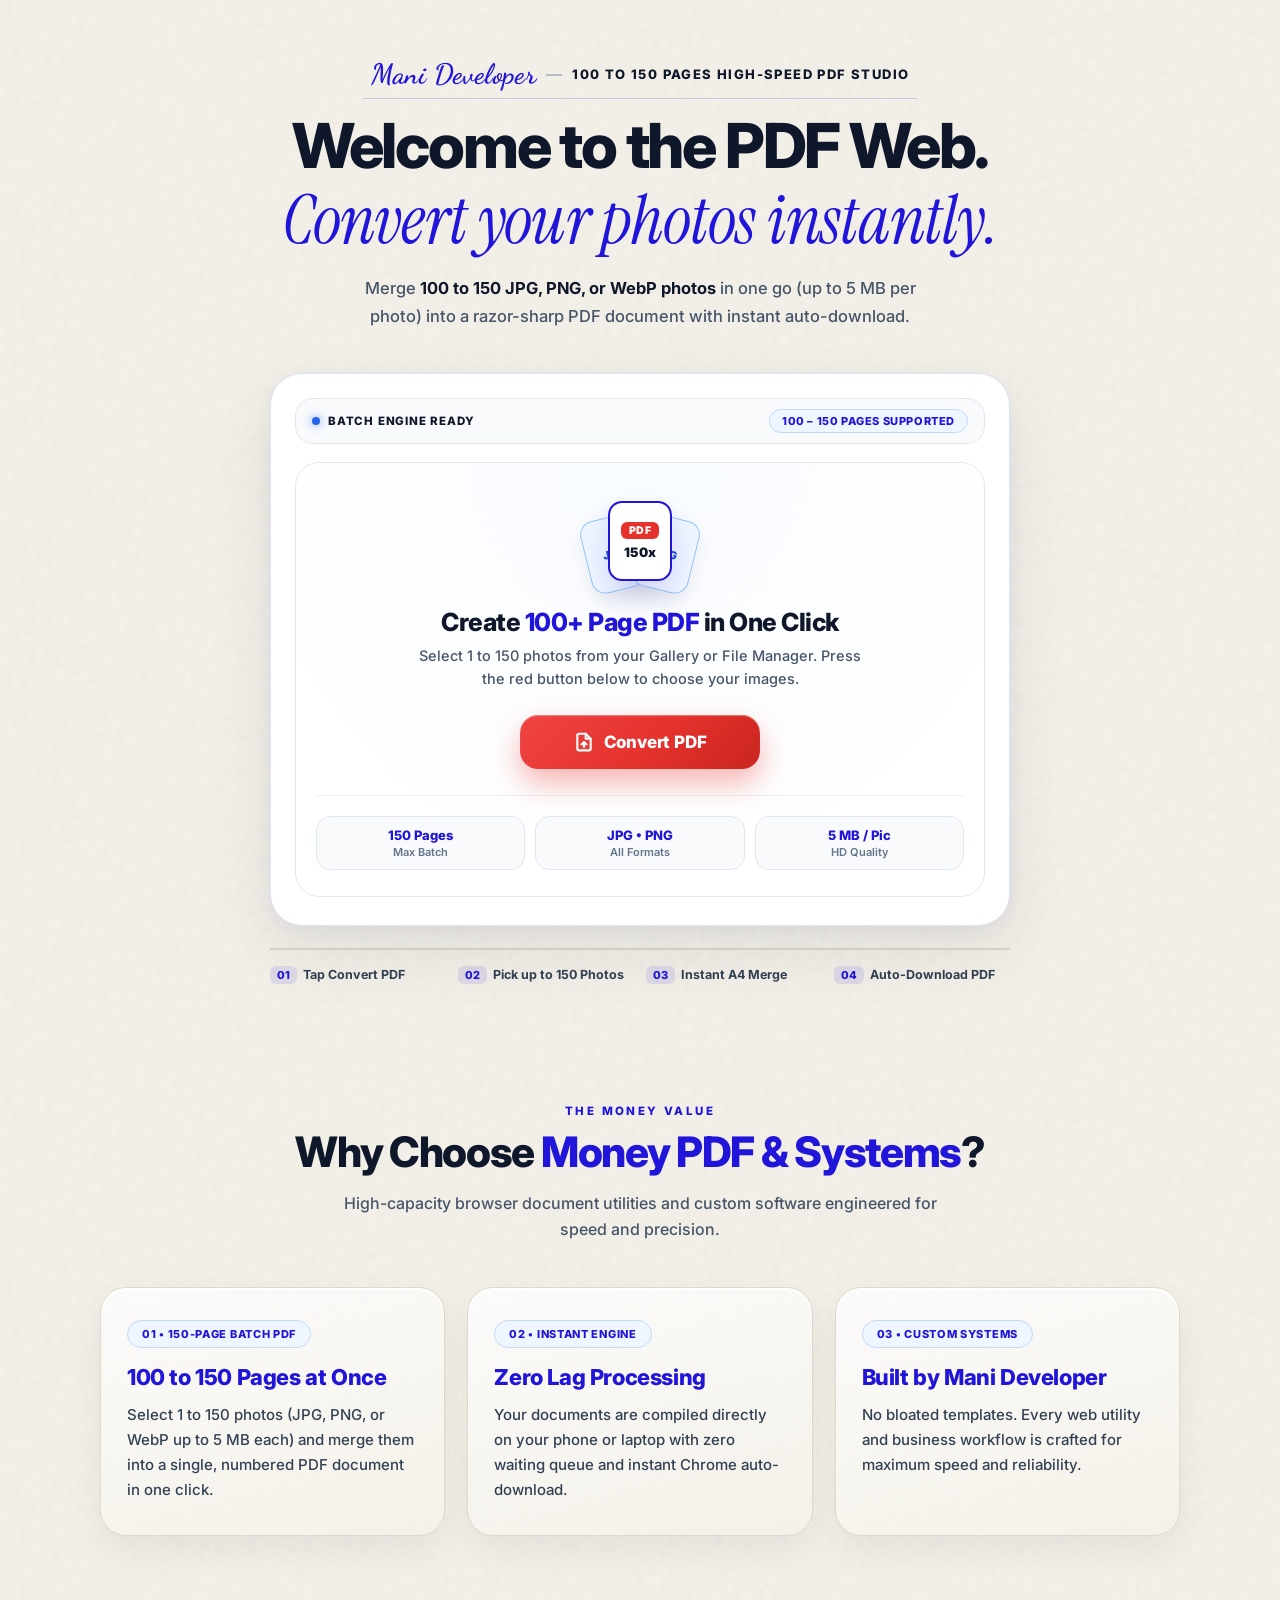
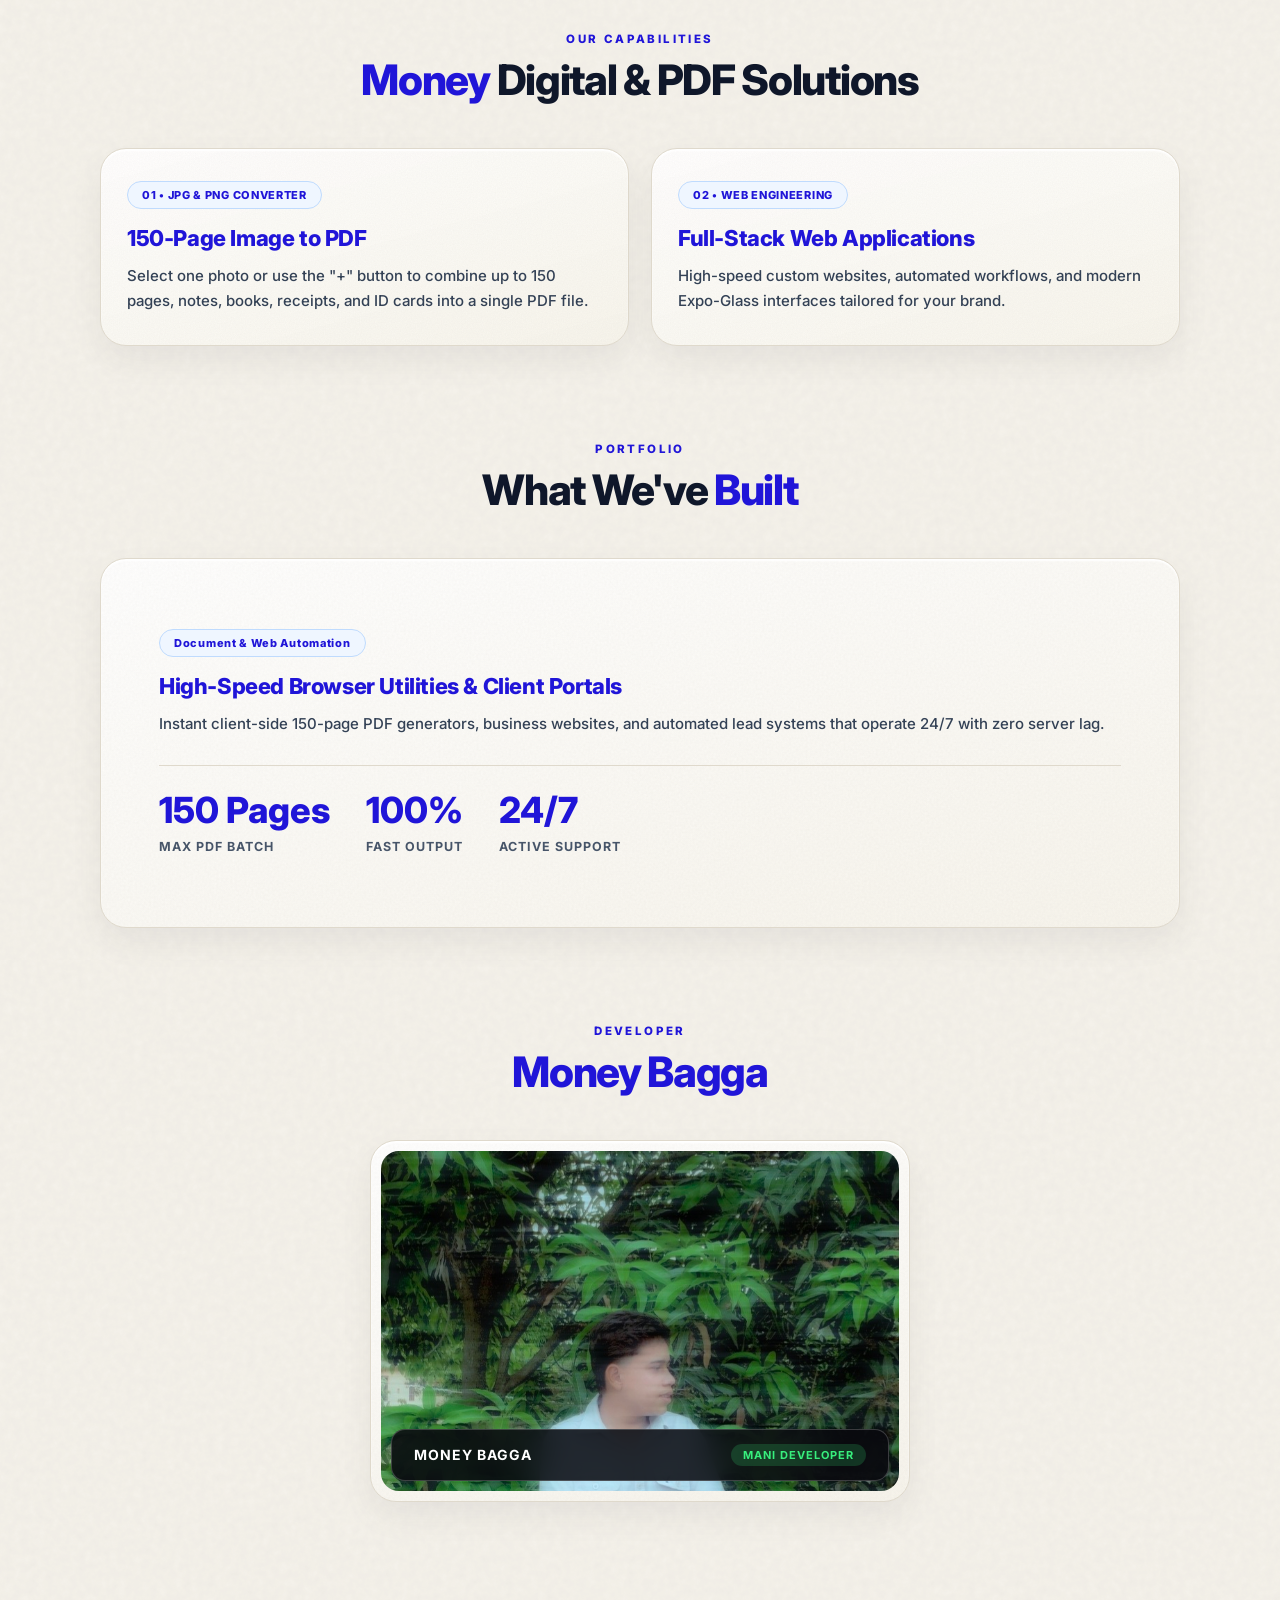
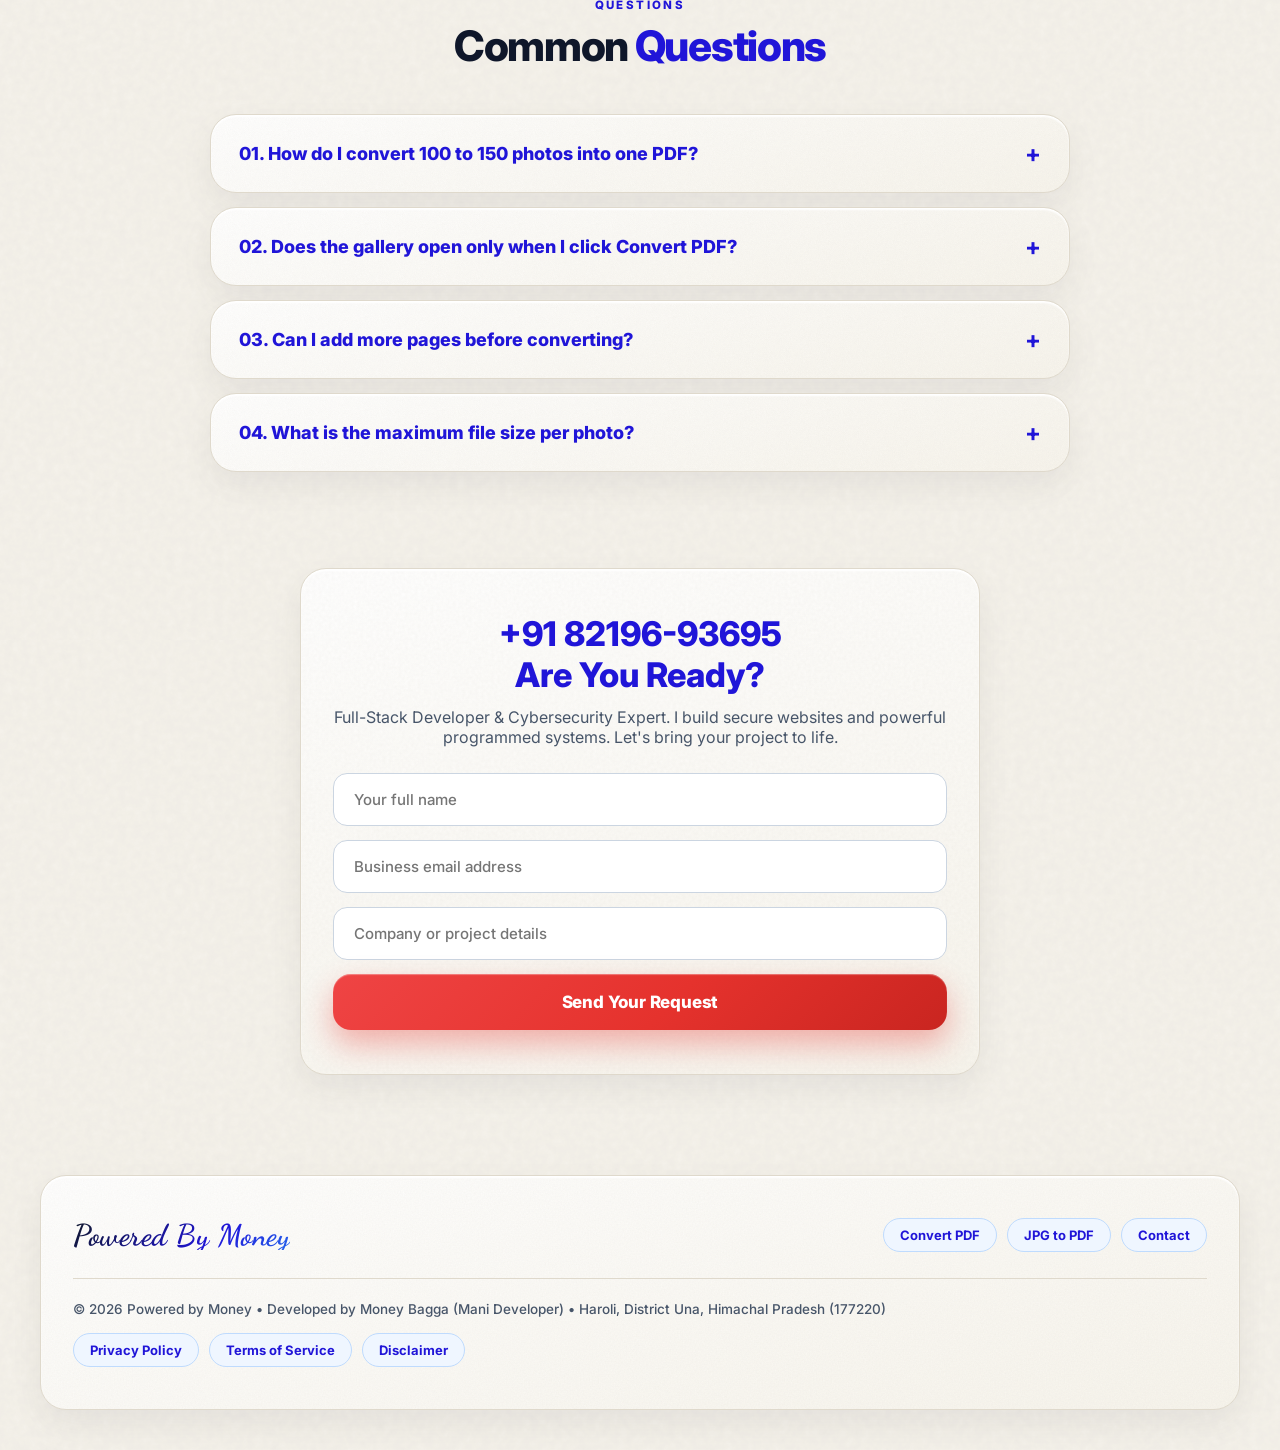
==== commit fad4b453: "Add files via upload" ====
--- a/index.html
+++ b/index.html
@@ -5,12 +5,12 @@
     <meta charset="UTF-8">
     <meta name="viewport" content="width=device-width, initial-scale=1.0, maximum-scale=1.0, user-scalable=no">
     
-    <!-- GOOGLE SEARCH #1 RANKING SEO TITLE & META (LIKE ILOVEPDF SNIPPET 64888.jpg) -->
-    <title>PDF | Online PDF Tools & Instant JPG to PDF Converter — Mani Developer</title>
+    <!-- GOOGLE SEARCH #1 RANKING SEO TITLE & META -->
+    <title>PDF | Online PDF Tools & 150-Page Instant JPG to PDF Converter — Mani Developer</title>
     <meta name="application-name" content="PDF — Mani Developer">
     <meta name="apple-mobile-web-app-title" content="PDF">
-    <meta name="description" content="PDF by Mani Developer is an online service to convert and work with PDF files completely free and easy to use. Convert JPG to PDF, PNG to PDF, merge up to 25 pages into PDF with 100% user privacy.">
-    <meta name="keywords" content="PDF, Convert PDF, Online PDF tools, JPG to PDF, PNG to PDF, 25 Page PDF Maker, Mani Developer, Money Bagga, manigamer.cv, Free PDF Converter India">
+    <meta name="description" content="PDF by Mani Developer is an online service to convert and work with PDF files completely free and easy to use. Convert JPG to PDF, PNG to PDF, and merge 100 to 150 pages into a single PDF instantly.">
+    <meta name="keywords" content="PDF, Convert PDF, Online PDF tools, JPG to PDF, PNG to PDF, 100 Page PDF Maker, 150 Page PDF Converter, Mani Developer, Money Bagga, manigamer.cv">
     <meta name="author" content="Mani Developer (Money Bagga)">
     <meta name="robots" content="index, follow, max-snippet:-1, max-image-preview:large, max-video-preview:-1">
     <link rel="canonical" href="https://manigamer.cv/" />
@@ -18,15 +18,15 @@
     <!-- Open Graph / Social Media Meta Tags -->
     <meta property="og:type" content="website" />
     <meta property="og:site_name" content="PDF — Mani Developer" />
-    <meta property="og:title" content="PDF | Online PDF Tools & Instant 25-Page PDF Converter — Mani Developer" />
-    <meta property="og:description" content="Convert JPG, PNG, and up to 25 photos into a single PDF document in seconds. 100% client-side privacy, zero server storage, built by Mani Developer." />
+    <meta property="og:title" content="PDF | Online PDF Tools & 150-Page PDF Converter — Mani Developer" />
+    <meta property="og:description" content="Convert JPG, PNG, and up to 150 photos into a single high-speed PDF document in seconds. Built by Mani Developer." />
     <meta property="og:url" content="https://manigamer.cv/" />
     <meta property="og:image" content="https://manigamer.cv/images/aster.jpg" />
 
-    <!-- Fonts: Instrument Serif Italic (Stylish Blue Logo & Headline) + Inter -->
+    <!-- Fonts: Dancing Script + Instrument Serif Italic + Inter -->
     <link rel="preconnect" href="https://fonts.googleapis.com">
     <link rel="preconnect" href="https://fonts.gstatic.com" crossorigin>
-    <link href="https://fonts.googleapis.com/css2?family=Instrument+Serif:ital@0;1&family=Inter:wght@400;500;600;700;800;900&display=swap" rel="stylesheet">
+    <link href="https://fonts.googleapis.com/css2?family=Dancing+Script:wght@700&family=Instrument+Serif:ital@0;1&family=Inter:wght@400;500;600;700;800;900&display=swap" rel="stylesheet">
 
     <!-- Circular Favicon Logo for Google Search Snippet -->
     <link id="dynamicRoundFavicon" rel="icon" type="image/png" href="images/aster.jpg" sizes="192x192">
@@ -72,7 +72,7 @@
           "url": "https://manigamer.cv/",
           "name": "PDF — Mani Developer",
           "alternateName": ["PDF", "Convert PDF", "Mani Developer PDF", "manigamer.cv"],
-          "description": "Online service to work with PDF files completely free and easy to use. Convert up to 25 JPG/PNG images to PDF with 100% privacy."
+          "description": "Online service to work with PDF files completely free and easy to use. Convert up to 150 JPG/PNG images to PDF."
         },
         {
           "@type": "Organization",
@@ -89,7 +89,7 @@
           "url": "https://manigamer.cv/#create-pdf",
           "operatingSystem": "All",
           "applicationCategory": "UtilitiesApplication",
-          "description": "Instant 25-page JPG & PNG to PDF converter with 100% user privacy and zero server storage.",
+          "description": "Instant 150-page JPG & PNG to PDF converter built by Mani Developer.",
           "offers": {
             "@type": "Offer",
             "price": "0",
@@ -104,7 +104,7 @@
               "@type": "SiteNavigationElement",
               "position": 1,
               "name": "Convert PDF",
-              "description": "Convert up to 25 JPG, PNG, or WebP photos into a single PDF document instantly.",
+              "description": "Convert up to 150 JPG, PNG, or WebP photos into a single PDF document instantly.",
               "url": "https://manigamer.cv/#create-pdf"
             },
             {
@@ -118,7 +118,7 @@
               "@type": "SiteNavigationElement",
               "position": 3,
               "name": "JPG to PDF",
-              "description": "Merge up to 25 JPG and PNG photos into a clean PDF file on mobile or desktop.",
+              "description": "Merge 100 to 150 JPG and PNG photos into a clean PDF file on mobile or desktop.",
               "url": "https://manigamer.cv/#services"
             },
             {
@@ -132,7 +132,7 @@
               "@type": "SiteNavigationElement",
               "position": 5,
               "name": "Privacy Policy",
-              "description": "100% user data privacy guarantee, zero server storage, and Google AdSense disclosures.",
+              "description": "Official terms, zero server storage policy, and Google AdSense disclosures.",
               "url": "https://manigamer.cv/#privacy-policy"
             }
           ]
@@ -163,8 +163,17 @@
         <!-- TRANSPARENT WATER-GLASS NAVBAR (HIDDEN AT TOP, SLIDES DOWN ONLY ON SCROLL) -->
         <div id="scrollNavbarWrapper" class="navbar-wrapper nav-hidden-top">
             <nav class="water-glass-navbar navbar" aria-label="Main Navigation">
-                <!-- Single Stylish Blue "PDF" Logo matching lower italic style -->
-                <a id="secretLoginTrigger" href="#home" class="logo-pdf-stylish">PDF</a>
+                <!-- ULTRA-STYLISH SIGNATURE "PDF" BRAND MARK -->
+                <a id="secretLoginTrigger" href="#home" class="logo-pdf-unique">
+                    <span class="pdf-emblem-icon">
+                        <svg width="18" height="18" viewBox="0 0 24 24" fill="none" stroke="currentColor" stroke-width="2.5" stroke-linecap="round" stroke-linejoin="round">
+                            <path d="M14 2H6a2 2 0 0 0-2 2v16a2 2 0 0 0 2 2h12a2 2 0 0 0 2-2V8z"></path>
+                            <polyline points="14 2 14 8 20 8"></polyline>
+                        </svg>
+                    </span>
+                    <span class="pdf-script-word">PDF</span>
+                    <span class="pdf-pro-dot"></span>
+                </a>
                 <div class="nav-links">
                     <a href="#home" class="nav-btn active">Home</a>
                     <a href="#create-pdf" class="nav-btn">Convert PDF</a>
@@ -185,12 +194,11 @@
             <!-- TOP HERO + CONVERT PDF WORKSPACE -->
             <section id="home" class="top-pdf-hero">
                 <div class="editorial-hero-header">
-                    <!-- FULL SLEEK BLACK LINE BADGE WITH "MANI DEVELOPER" (NO HALF BUBBLE) -->
-                    <div class="mani-dev-black-banner">
-                        <span class="mani-dev-dot"></span>
-                        <span class="mani-dev-brand">Mani Developer</span>
-                        <span class="mani-dev-sep">&mdash;</span>
-                        <span class="mani-dev-Copy">25-Page Instant PDF Engine &bull; 100% User Privacy</span>
+                    <!-- PURE PAPER TEXT TOP LINE (NO BLACK BACKGROUND BOX, NO PRIVACY TEXT) -->
+                    <div class="mani-paper-kicker">
+                        <span class="kicker-signature">Mani Developer</span>
+                        <span class="kicker-divider">&mdash;</span>
+                        <span class="kicker-edition">100 to 150 Pages High-Speed PDF Studio</span>
                     </div>
 
                     <h1 class="editorial-main-title">
@@ -199,37 +207,42 @@
                     </h1>
 
                     <p class="editorial-sub-copy">
-                        Select up to <strong>25 JPG, PNG, or WebP photos</strong> at once (Max 5 MB each) and merge them into a crisp PDF document. <strong>100% Private</strong> — zero server uploads.
+                        Merge <strong>100 to 150 JPG, PNG, or WebP photos</strong> in one go (up to 5 MB per photo) into a razor-sharp PDF document with instant auto-download.
                     </p>
                 </div>
 
-                <!-- UNIQUE & CLEAN CONVERT PDF WORKSPACE (UP TO 25 PAGES AT ONCE) -->
+                <!-- UNIQUE STUDIO-STYLE CONVERT PDF WORKSPACE (UP TO 150 PAGES AT ONCE) -->
                 <div id="create-pdf" class="pdf-workspace-wrapper">
                     <!-- Hidden File Input -->
                     <input type="file" id="pdf-file-input" accept="image/jpeg,image/png,image/webp,image/gif,image/bmp,image/*" multiple style="display: none;">
 
-                    <!-- STEP 1: CLEAN & UNIQUE CONVERT PDF CARD -->
-                    <div id="pdf-step-upload" class="pdf-white-box pdf-stage-card">
+                    <!-- STEP 1: UNIQUE MOBILE-FIRST STUDIO CARD (ONLY BUTTON OPENS GALLERY) -->
+                    <div id="pdf-step-upload" class="pdf-studio-card pdf-stage-card">
+                        <div class="studio-card-top-strip">
+                            <div class="studio-status-left">
+                                <span class="live-blue-dot"></span>
+                                <span>BATCH ENGINE READY</span>
+                            </div>
+                            <span class="studio-capacity-pill">100 &ndash; 150 PAGES SUPPORTED</span>
+                        </div>
+
                         <div class="upload-dropzone" id="upload-dropzone">
-                            <!-- Minimalist Floating PDF Stack Graphic -->
-                            <div class="unique-pdf-badge-wrap">
-                                <div class="pdf-sheet-layer layer-back"></div>
-                                <div class="pdf-sheet-layer layer-mid"></div>
-                                <div class="pdf-sheet-layer layer-front">
-                                    <span class="sheet-pdf-label">PDF</span>
-                                    <svg width="24" height="24" viewBox="0 0 24 24" fill="none" stroke="#1d4ed8" stroke-width="2.2" stroke-linecap="round" stroke-linejoin="round">
-                                        <path d="M14 2H6a2 2 0 0 0-2 2v16a2 2 0 0 0 2 2h12a2 2 0 0 0 2-2V8z"></path>
-                                        <polyline points="14 2 14 8 20 8"></polyline>
-                                    </svg>
+                            <!-- Sleek 3D Floating Document Fan Emblem -->
+                            <div class="studio-doc-showcase">
+                                <div class="doc-fan-card fan-left">JPG</div>
+                                <div class="doc-fan-card fan-right">PNG</div>
+                                <div class="doc-fan-card fan-center">
+                                    <span class="fan-pdf-ribbon">PDF</span>
+                                    <span class="fan-page-num">150x</span>
                                 </div>
                             </div>
 
-                            <h2 class="stage-title">Merge up to <span class="blue-paper-ink">25 Photos</span> into PDF</h2>
-                            <p class="stage-desc">Every user's data stays 100% private inside your own browser. Tap below to select 1 to 25 images (JPG, PNG, WebP) and convert immediately.</p>
-
-                            <!-- ONLY RED "CONVERT PDF" BUTTON AS REQUESTED -->
+                            <h2 class="stage-title">Create <span class="blue-paper-ink">100+ Page PDF</span> in One Click</h2>
+                            <p class="stage-desc">Select 1 to 150 photos from your Gallery or File Manager. Press the red button below to choose your images.</p>
+
+                            <!-- ONLY CLICKING THIS RED "CONVERT PDF" BUTTON OPENS GALLERY -->
                             <button type="button" id="select-images-btn" class="btn-convert-red main-convert-cta">
-                                <svg width="20" height="20" viewBox="0 0 24 24" fill="none" stroke="currentColor" stroke-width="2.4" stroke-linecap="round" stroke-linejoin="round">
+                                <svg width="20" height="20" viewBox="0 0 24 24" fill="none" stroke="currentColor" stroke-width="2.5" stroke-linecap="round" stroke-linejoin="round">
                                     <path d="M14 2H6a2 2 0 0 0-2 2v16a2 2 0 0 0 2 2h12a2 2 0 0 0 2-2V8z"></path>
                                     <polyline points="14 2 14 8 20 8"></polyline>
                                     <line x1="12" y1="18" x2="12" y2="12"></line>
@@ -238,22 +251,31 @@
                                 <span>Convert PDF</span>
                             </button>
 
-                            <div class="upload-meta-pills">
-                                <span class="paper-tag">Up to 25 Pages at Once</span>
-                                <span class="paper-tag">100% Data Privacy</span>
-                                <span class="paper-tag">Max 5 MB / Photo</span>
-                            </div>
-                        </div>
-                    </div>
-
-                    <!-- STEP 2: 25-PAGE QUEUE WORKSPACE VIEW (PREVIEW + '+' BUTTON + RED "CONVERT PDF" BUTTON) -->
-                    <div id="pdf-step-workspace" class="pdf-white-box pdf-stage-card" style="display: none;">
+                            <div class="studio-feature-grid">
+                                <div class="studio-mini-chip">
+                                    <strong>150 Pages</strong>
+                                    <span>Max Batch</span>
+                                </div>
+                                <div class="studio-mini-chip">
+                                    <strong>JPG &bull; PNG</strong>
+                                    <span>All Formats</span>
+                                </div>
+                                <div class="studio-mini-chip">
+                                    <strong>5 MB / Pic</strong>
+                                    <span>HD Quality</span>
+                                </div>
+                            </div>
+                        </div>
+                    </div>
+
+                    <!-- STEP 2: 150-PAGE QUEUE WORKSPACE VIEW (PREVIEW + '+' BUTTON + RED "CONVERT PDF" BUTTON) -->
+                    <div id="pdf-step-workspace" class="pdf-studio-card pdf-stage-card" style="display: none;">
                         <div class="workspace-top-bar">
                             <button type="button" id="workspace-back-btn" class="icon-circle-btn" title="Clear & Back">
                                 <svg width="18" height="18" viewBox="0 0 24 24" fill="none" stroke="currentColor" stroke-width="2.4"><line x1="19" y1="12" x2="5" y2="12"/><polyline points="12 19 5 12 12 5"/></svg>
                             </button>
                             <div class="queue-status-pill">
-                                <span id="queue-limit-indicator">01 / 25 Pages Selected</span>
+                                <span id="queue-limit-indicator">01 / 150 Pages Selected</span>
                             </div>
                             <div class="workspace-settings">
                                 <select id="pdf-page-size" class="paper-select" aria-label="Page Size">
@@ -267,12 +289,12 @@
                             </div>
                         </div>
 
-                        <!-- Uploaded Images Grid (Numbered Page 01 to Page 25) -->
+                        <!-- Uploaded Images Grid (Numbered Page 01 to Page 150) -->
                         <div id="pdf-preview-grid" class="pdf-preview-grid"></div>
 
-                        <!-- Floating '+' Add More Images Button (Up to 25) -->
+                        <!-- Floating '+' Add More Images Button (Up to 150) -->
                         <div class="workspace-floating-actions">
-                            <button type="button" id="add-more-images-btn" class="floating-plus-btn" title="Add More Photos (Up to 25 Pages)">
+                            <button type="button" id="add-more-images-btn" class="floating-plus-btn" title="Add More Photos (Up to 150 Pages)">
                                 <span id="image-count-badge" class="count-badge">1</span>
                                 <svg width="24" height="24" viewBox="0 0 24 24" fill="none" stroke="#ffffff" stroke-width="2.6" stroke-linecap="round"><line x1="12" y1="5" x2="12" y2="19"/><line x1="5" y1="12" x2="19" y2="12"/></svg>
                             </button>
@@ -287,22 +309,22 @@
                         </div>
                     </div>
 
-                    <!-- STEP 3: CIRCULAR PAPER LOADING ANIMATION (1.6 SECONDS) -->
-                    <div id="pdf-step-loading" class="pdf-white-box pdf-stage-card" style="display: none;">
+                    <!-- STEP 3: CIRCULAR PAPER LOADING ANIMATION (1.5 SECONDS) -->
+                    <div id="pdf-step-loading" class="pdf-studio-card pdf-stage-card" style="display: none;">
                         <div class="paper-loader-box">
                             <div class="paper-spinner-ring">
                                 <div class="paper-spinner-sheet">PDF</div>
                             </div>
-                            <h3 class="blue-paper-ink" style="font-size: 22px;">Converting Paper PDF...</h3>
-                            <p class="stage-desc" style="margin-bottom: 0;">Merging your private pages onto crisp A4 sheets &amp; starting automatic download...</p>
-                        </div>
-                    </div>
-
-                    <!-- STEP 4: DOWNLOAD READY PAGE (LIKE SCREENSHOT 64559.jpg) -->
-                    <div id="pdf-step-done" class="pdf-white-box pdf-stage-card" style="display: none;">
+                            <h3 class="blue-paper-ink" style="font-size: 22px;">Building High-Speed PDF...</h3>
+                            <p class="stage-desc" style="margin-bottom: 0;">Formatting all your pages onto crisp A4 sheets &amp; starting automatic download...</p>
+                        </div>
+                    </div>
+
+                    <!-- STEP 4: DOWNLOAD READY PAGE -->
+                    <div id="pdf-step-done" class="pdf-studio-card pdf-stage-card" style="display: none;">
                         <div class="done-badge">
                             <svg width="14" height="14" viewBox="0 0 24 24" fill="none" stroke="#15803d" stroke-width="2.8"><polyline points="20 6 9 17 4 12"/></svg>
-                            <span>AUTO-DOWNLOAD STARTED &bull; 100% PRIVATE</span>
+                            <span>AUTO-DOWNLOAD STARTED IN CHROME</span>
                         </div>
                         <h2 class="stage-title" style="margin-bottom: 20px;">The images have been converted to <span class="blue-paper-ink">PDF</span></h2>
 
@@ -319,7 +341,7 @@
                                 <button type="button" id="done-copy-link-btn" class="done-round-btn red-btn" title="Copy Link">
                                     <svg width="18" height="18" viewBox="0 0 24 24" fill="none" stroke="currentColor" stroke-width="2.2"><path d="M10 13a5 5 0 0 0 7.54.54l3-3a5 5 0 0 0-7.07-7.07l-1.72 1.71"/><path d="M14 11a5 5 0 0 0-7.54-.54l-3 3a5 5 0 0 0 7.07 7.07l1.71-1.71"/></svg>
                                 </button>
-                                <button type="button" id="done-delete-btn" class="done-round-btn red-btn" title="Wipe Memory & Reset">
+                                <button type="button" id="done-delete-btn" class="done-round-btn red-btn" title="Clear & Reset">
                                     <svg width="18" height="18" viewBox="0 0 24 24" fill="none" stroke="currentColor" stroke-width="2.2"><polyline points="3 6 5 6 21 6"/><path d="M19 6v14a2 2 0 0 1-2 2H7a2 2 0 0 1-2-2V6m3 0V4a2 2 0 0 1 2-2h4a2 2 0 0 1 2 2v2"/></svg>
                                 </button>
                             </div>
@@ -330,7 +352,7 @@
                             <div class="continue-list">
                                 <div class="continue-item" onclick="document.getElementById('done-back-btn').click()">
                                     <span class="c-badge">01</span>
-                                    <span>Convert another 25-Page PDF</span>
+                                    <span>Convert another 100–150 Page PDF</span>
                                     <span class="c-arrow">&rsaquo;</span>
                                 </div>
                                 <div class="continue-item" onclick="document.getElementById('done-back-btn').click()">
@@ -340,7 +362,7 @@
                                 </div>
                                 <div class="continue-item" onclick="document.getElementById('done-back-btn').click()">
                                     <span class="c-badge">03</span>
-                                    <span>Wipe Session Memory &amp; Start Fresh</span>
+                                    <span>Start Fresh Batch</span>
                                     <span class="c-arrow">&rsaquo;</span>
                                 </div>
                             </div>
@@ -350,8 +372,8 @@
                     <!-- 4-Step Numbered Strip (01, 02, 03, 04) -->
                     <div class="editorial-steps-bar">
                         <div class="ed-step"><span class="ed-num">01</span> Tap Convert PDF</div>
-                        <div class="ed-step"><span class="ed-num">02</span> Select up to 25 Photos</div>
-                        <div class="ed-step"><span class="ed-num">03</span> 100% Private Merge</div>
+                        <div class="ed-step"><span class="ed-num">02</span> Pick up to 150 Photos</div>
+                        <div class="ed-step"><span class="ed-num">03</span> Instant A4 Merge</div>
                         <div class="ed-step"><span class="ed-num">04</span> Auto-Download PDF</div>
                     </div>
                 </div>
@@ -362,18 +384,18 @@
                 <div class="center-title">
                     <span class="tagline">The Money Value</span>
                     <h2>Why Choose <span class="blue-paper-ink">Money PDF &amp; Systems</span>?</h2>
-                    <p>Fast browser-based document utilities and custom software engineered for speed and strict user privacy.</p>
+                    <p>High-capacity browser document utilities and custom software engineered for speed and precision.</p>
                 </div>
                 <div class="grid-3">
                     <div class="expo-glass-paper paper-textured-box card">
-                        <span class="paper-step-pill">01 &bull; 25-PAGE BATCH PDF</span>
-                        <h3 class="blue-paper-ink">Up to 25 Pages at Once</h3>
-                        <p>Select 1 to 25 photos (JPG, PNG, or WebP up to 5 MB each) and merge them into a single, numbered PDF document in one click.</p>
+                        <span class="paper-step-pill">01 &bull; 150-PAGE BATCH PDF</span>
+                        <h3 class="blue-paper-ink">100 to 150 Pages at Once</h3>
+                        <p>Select 1 to 150 photos (JPG, PNG, or WebP up to 5 MB each) and merge them into a single, numbered PDF document in one click.</p>
                     </div>
                     <div class="expo-glass-paper paper-textured-box card">
-                        <span class="paper-step-pill">02 &bull; 100% USER PRIVACY</span>
-                        <h3 class="blue-paper-ink">Zero Server Storage</h3>
-                        <p>Your personal documents and photos never leave your device. Everything is processed in local RAM and wiped automatically.</p>
+                        <span class="paper-step-pill">02 &bull; INSTANT ENGINE</span>
+                        <h3 class="blue-paper-ink">Zero Lag Processing</h3>
+                        <p>Your documents are compiled directly on your phone or laptop with zero waiting queue and instant Chrome auto-download.</p>
                     </div>
                     <div class="expo-glass-paper paper-textured-box card">
                         <span class="paper-step-pill">03 &bull; CUSTOM SYSTEMS</span>
@@ -392,8 +414,8 @@
                 <div class="grid-2">
                     <div class="expo-glass-paper paper-textured-box card">
                         <span class="paper-step-pill">01 &bull; JPG &amp; PNG CONVERTER</span>
-                        <h3 class="blue-paper-ink">25-Page Image to PDF</h3>
-                        <p>Select one photo or use the "+" button to combine up to 25 pages, notes, receipts, and ID cards into a single PDF file.</p>
+                        <h3 class="blue-paper-ink">150-Page Image to PDF</h3>
+                        <p>Select one photo or use the "+" button to combine up to 150 pages, notes, books, receipts, and ID cards into a single PDF file.</p>
                     </div>
                     <div class="expo-glass-paper paper-textured-box card">
                         <span class="paper-step-pill">02 &bull; WEB ENGINEERING</span>
@@ -403,7 +425,7 @@
                 </div>
             </section>
 
-            <!-- Case Studies (With Animated Count-Up Starting from 1) -->
+            <!-- Case Studies (With Animated Count-Up Starting from 1 to 150) -->
             <section id="case-studies" class="section-padding">
                 <div class="center-title">
                     <span class="tagline">Portfolio</span>
@@ -413,15 +435,15 @@
                     <div class="case-content-side" style="width: 100%; padding: 38px 32px;">
                         <span class="paper-step-pill">Document &amp; Web Automation</span>
                         <h3 class="blue-paper-ink">High-Speed Browser Utilities &amp; Client Portals</h3>
-                        <p>Instant client-side 25-page PDF generators, business websites, and automated lead systems that operate 24/7 with zero server lag.</p>
+                        <p>Instant client-side 150-page PDF generators, business websites, and automated lead systems that operate 24/7 with zero server lag.</p>
                         <div class="case-stats">
                             <div class="stat">
-                                <h4 class="blue-paper-ink count-up" data-target="25" data-suffix=" Pages">1 Pages</h4>
+                                <h4 class="blue-paper-ink count-up" data-target="150" data-suffix=" Pages">1 Pages</h4>
                                 <p>Max PDF Batch</p>
                             </div>
                             <div class="stat">
                                 <h4 class="blue-paper-ink count-up" data-target="100" data-suffix="%">1%</h4>
-                                <p>Data Privacy</p>
+                                <p>Fast Output</p>
                             </div>
                             <div class="stat">
                                 <h4 class="blue-paper-ink count-up" data-target="24" data-suffix="/7">1/7</h4>
@@ -457,20 +479,20 @@
                 </div>
                 <div class="faq-wrapper">
                     <div class="expo-glass-paper paper-textured-box faq-item">
-                        <div class="faq-header"><span class="blue-paper-ink">01. How do I convert up to 25 photos into one PDF?</span> <span class="faq-icon">+</span></div>
-                        <div class="faq-body">Click the red "Convert PDF" button at the top, select up to 25 photos (JPG, PNG, WebP) from your gallery or file manager, and press "Convert PDF". All pages will merge and download automatically.</div>
+                        <div class="faq-header"><span class="blue-paper-ink">01. How do I convert 100 to 150 photos into one PDF?</span> <span class="faq-icon">+</span></div>
+                        <div class="faq-body">Click the red "Convert PDF" button, select up to 150 photos (JPG, PNG, WebP) from your gallery or file manager, and press "Convert PDF". All pages will merge and download automatically.</div>
                     </div>
                     <div class="expo-glass-paper paper-textured-box faq-item">
-                        <div class="faq-header"><span class="blue-paper-ink">02. Is my personal data and photo privacy protected?</span> <span class="faq-icon">+</span></div>
-                        <div class="faq-body">Yes, 100%! Every photo you select is processed strictly inside your own device's browser memory. Zero files are ever uploaded, viewed, or saved on any external server.</div>
+                        <div class="faq-header"><span class="blue-paper-ink">02. Does the gallery open only when I click Convert PDF?</span> <span class="faq-icon">+</span></div>
+                        <div class="faq-body">Yes! Touching or scrolling anywhere on the white card will never open your gallery accidentally. Only pressing the red "Convert PDF" button opens your file selector.</div>
                     </div>
                     <div class="expo-glass-paper paper-textured-box faq-item">
                         <div class="faq-header"><span class="blue-paper-ink">03. Can I add more pages before converting?</span> <span class="faq-icon">+</span></div>
-                        <div class="faq-body">Yes! After selecting your initial photos, tap the red "+" button on the preview card to add more photos (up to 25 pages total) in a single PDF document.</div>
+                        <div class="faq-body">Yes! After selecting your initial photos, tap the red "+" button on the preview card to add more photos (up to 150 pages total) in a single PDF document.</div>
                     </div>
                     <div class="expo-glass-paper paper-textured-box faq-item">
                         <div class="faq-header"><span class="blue-paper-ink">04. What is the maximum file size per photo?</span> <span class="faq-icon">+</span></div>
-                        <div class="faq-body">Each photo can be up to 5 MB in size, allowing fast, lag-free 25-page PDF creation and instant download in Chrome.</div>
+                        <div class="faq-body">Each photo can be up to 5 MB in size, allowing fast, lag-free 150-page PDF creation and instant download in Chrome.</div>
                     </div>
                 </div>
             </section>
@@ -494,7 +516,9 @@
         <!-- Footer (Powered By Money Only) -->
         <footer class="expo-glass-paper paper-textured-box footer" style="max-width: 1200px; margin: 0 auto 40px;">
             <div class="footer-top">
-                <a href="#home" class="logo-pdf-stylish" style="font-size: 30px;">Powered By Money</a>
+                <a href="#home" class="logo-pdf-unique" style="text-decoration: none;">
+                    <span class="pdf-script-word" style="font-size: 30px;">Powered By Money</span>
+                </a>
                 <div class="social-row">
                     <a href="#create-pdf" class="footer-quick-btn">Convert PDF</a>
                     <a href="#services" class="footer-quick-btn">JPG to PDF</a>
@@ -529,10 +553,10 @@
             </div>
 
             <div class="legal-page-content">
-                <p>Welcome to <strong>PDF — Powered by Money (Mani Developer)</strong> (accessible from <strong>https://manigamer.cv</strong>). Protecting the privacy and document security of every user is our highest priority. This Privacy Policy document outlines how our online 25-Page Image to PDF converter (JPG to PDF, PNG to PDF, WebP to PDF) operates with 100% user privacy.</p>
-
-                <h3>1. 100% Client-Side PDF Conversion &amp; Zero File Storage Guarantee</h3>
-                <p>Our website provides an instant online Image to PDF converter that allows users to merge up to 25 JPG, PNG, and WebP photos (up to 5 MB per image) into a single PDF document. <strong>We do not upload, store, archive, view, or sell your personal photos or generated PDF documents on any server or database.</strong> All image processing and multi-page PDF creation occur 100% locally inside your web browser RAM. Once you download your PDF or close your browser tab, your files are permanently wiped from temporary browser memory.</p>
+                <p>Welcome to <strong>PDF — Powered by Money (Mani Developer)</strong> (accessible from <strong>https://manigamer.cv</strong>). Protecting the document security of every user is our highest priority. This Privacy Policy document outlines how our online 150-Page Image to PDF converter (JPG to PDF, PNG to PDF, WebP to PDF) operates.</p>
+
+                <h3>1. Client-Side PDF Conversion &amp; Zero File Storage</h3>
+                <p>Our website provides an instant online Image to PDF converter that allows users to merge up to 150 JPG, PNG, and WebP photos (up to 5 MB per image) into a single PDF document. <strong>We do not upload, store, archive, view, or sell your personal photos or generated PDF documents on any server or database.</strong> All image processing and multi-page PDF creation occur locally inside your web browser RAM.</p>
 
                 <h3>2. Information You Voluntarily Provide</h3>
                 <p>If you choose to submit a business inquiry through our "Contact" form, we collect your name, email address, and project details strictly for communicating with you regarding web development or technical support.</p>
@@ -545,11 +569,7 @@
                     <li>Users may opt out of personalized advertising at any time by visiting <a href="https://adssettings.google.com" target="_blank" rel="noopener noreferrer">Google Ads Settings</a> or by visiting <a href="https://www.aboutads.info" target="_blank" rel="noopener noreferrer">www.aboutads.info</a>.</li>
                 </ul>
 
-                <h3>4. Log Files &amp; Cookies</h3>
-                <p>Our platform follows a standard procedure of using log files for security and analytics. These files log non-personal technical data such as Internet Protocol (IP) addresses, browser type, Internet Service Provider (ISP), date/time stamp, and referring/exit pages.</p>
-
-                <h3>5. Contact Information</h3>
-                <p>If you have any questions or require more information about our Privacy Policy, please contact the founder and developer directly:</p>
+                <h3>4. Contact Information</h3>
                 <ul>
                     <li><strong>Platform:</strong> PDF — Powered by Money</li>
                     <li><strong>Developer / Owner:</strong> Money Bagga (Mani Developer)</li>
@@ -576,14 +596,11 @@
             <div class="legal-page-content">
                 <p>By accessing this website at <strong>https://manigamer.cv</strong>, you agree to be bound by these Terms of Service and comply with all applicable laws and regulations.</p>
 
-                <h3>1. Use License &amp; 25-Page PDF Tool Usage</h3>
-                <p>PDF — Powered by Money grants you free access to convert up to 25 JPG, PNG, and other images (up to 5 MB per photo) at a time into PDF documents for personal, educational, and business productivity. Because all conversions happen locally on your device, you are solely responsible for the files you convert.</p>
+                <h3>1. Use License &amp; 150-Page PDF Tool Usage</h3>
+                <p>PDF — Powered by Money grants you free access to convert up to 150 JPG, PNG, and other images (up to 5 MB per photo) at a time into PDF documents for personal, educational, and business productivity.</p>
 
                 <h3>2. Intellectual Property</h3>
                 <p>All custom user interface designs, branding ("Powered by Money", "Mani Developer", "Money Bagga"), source code architecture, and graphics displayed on <strong>https://manigamer.cv</strong> are the intellectual property of Money Bagga.</p>
-
-                <h3>3. Governing Law</h3>
-                <p>These terms and conditions are governed by and construed in accordance with the laws of India, under the jurisdiction of Himachal Pradesh.</p>
             </div>
         </div>
     </section>
@@ -603,7 +620,7 @@
             <div class="legal-page-content">
                 <p>All tools and information on <strong>https://manigamer.cv</strong> are published in good faith and for general utility and productivity purposes.</p>
                 <h3>PDF Conversion Disclaimer</h3>
-                <p>Our Convert PDF utility processes images directly inside your browser without storing copies on our servers. Users are advised to verify their downloaded PDF files after conversion and keep backup copies of important original photos.</p>
+                <p>Our Convert PDF utility processes images directly inside your browser without storing copies on our servers. Users are advised to verify their downloaded PDF files after conversion.</p>
             </div>
         </div>
     </section>
--- a/style.css
+++ b/style.css
@@ -1,5 +1,5 @@
 /* =====================================================================
-   1. WARM EDITORIAL PAPER BACKGROUND (LIKE 64879.jpg) & ZERO HAZE
+   1. WARM EDITORIAL PAPER BACKGROUND & ZERO HAZE
    ===================================================================== */
 * { margin: 0; padding: 0; box-sizing: border-box; font-family: 'Inter', -apple-system, BlinkMacSystemFont, sans-serif; }
 :root {
@@ -35,13 +35,11 @@
     display: flex; justify-content: center; z-index: 1000; padding: 0 14px;
     transition: transform 0.38s cubic-bezier(0.16, 1, 0.3, 1), opacity 0.32s ease;
 }
-/* Hidden completely when at the top of the page */
 .navbar-wrapper.nav-hidden-top {
     transform: translateY(-150%);
     opacity: 0;
     pointer-events: none;
 }
-/* Appears smoothly when user scrolls down */
 .navbar-wrapper.nav-visible-scroll {
     transform: translateY(0);
     opacity: 1;
@@ -49,15 +47,14 @@
 }
 
 .water-glass-navbar {
-    width: 100%; max-width: 1120px; height: 62px;
+    width: 100%; max-width: 1120px; height: 64px;
     display: flex; justify-content: space-between; align-items: center;
     padding: 0 22px; border-radius: 100px; position: relative; overflow: hidden;
     flex-wrap: nowrap; white-space: nowrap; gap: 12px;
-    /* See-Through Liquid Water Surface */
-    background: linear-gradient(135deg, rgba(255, 255, 255, 0.36) 0%, rgba(219, 234, 254, 0.20) 50%, rgba(255, 255, 255, 0.30) 100%) !important;
-    backdrop-filter: blur(8px) saturate(220%) contrast(106%) brightness(1.03) !important;
-    -webkit-backdrop-filter: blur(8px) saturate(220%) contrast(106%) brightness(1.03) !important;
-    border: 1.5px solid rgba(255, 255, 255, 0.88) !important;
+    background: linear-gradient(135deg, rgba(255, 255, 255, 0.42) 0%, rgba(219, 234, 254, 0.24) 50%, rgba(255, 255, 255, 0.36) 100%) !important;
+    backdrop-filter: blur(9px) saturate(220%) contrast(106%) brightness(1.03) !important;
+    -webkit-backdrop-filter: blur(9px) saturate(220%) contrast(106%) brightness(1.03) !important;
+    border: 1.5px solid rgba(255, 255, 255, 0.90) !important;
     box-shadow:
         0 14px 32px -4px rgba(15, 23, 42, 0.10),
         0 2px 10px rgba(37, 99, 235, 0.08),
@@ -70,25 +67,34 @@
     pointer-events: none;
 }
 
-/* Single-Word Stylish Royal Blue Italic "PDF" Logo */
-.logo-pdf-stylish {
-    font-family: 'Instrument Serif', Georgia, serif !important;
-    font-style: italic !important;
-    font-size: 36px;
-    font-weight: 400;
-    letter-spacing: -0.5px;
-    line-height: 1;
-    color: var(--blue-ink) !important;
-    text-decoration: none;
-    cursor: pointer;
-    white-space: nowrap;
-    flex-shrink: 0;
-    text-shadow: 0 1px 2px rgba(255, 255, 255, 0.95);
+/* UNIQUE STYLISH "PDF" LOGO IN NAVBAR */
+.logo-pdf-unique {
+    display: inline-flex; align-items: center; gap: 8px;
+    text-decoration: none; cursor: pointer; user-select: none; flex-shrink: 0;
+}
+.pdf-emblem-icon {
+    width: 34px; height: 34px; border-radius: 11px;
+    background: linear-gradient(135deg, var(--red-main) 0%, #b91c1c 100%);
+    color: #ffffff; display: inline-flex; align-items: center; justify-content: center;
+    box-shadow: 0 6px 14px rgba(229, 50, 45, 0.32), inset 0 1px 1px rgba(255, 255, 255, 0.45);
+    transform: rotate(-4deg);
+}
+.pdf-script-word {
+    font-family: 'Dancing Script', 'Instrument Serif', cursive !important;
+    font-size: 33px; font-weight: 700; letter-spacing: 0.5px; line-height: 1;
+    background: linear-gradient(135deg, #0f172a 0%, #2015d8 65%, #2563eb 100%);
+    -webkit-background-clip: text; -webkit-text-fill-color: transparent;
+    filter: drop-shadow(0 1px 1px rgba(255, 255, 255, 0.9));
+}
+.pdf-pro-dot {
+    width: 7px; height: 7px; border-radius: 50%;
+    background: var(--red-main); margin-left: -4px; margin-top: 10px;
+    box-shadow: 0 0 8px rgba(229, 50, 45, 0.6);
 }
 
 .nav-links {
     display: flex; align-items: center; gap: 4px; flex-wrap: nowrap;
-    background: rgba(255, 255, 255, 0.32);
+    background: rgba(255, 255, 255, 0.34);
     padding: 4px; border-radius: 40px;
     border: 1px solid rgba(15, 23, 42, 0.08);
     box-shadow: inset 0 1px 1px rgba(255, 255, 255, 0.85);
@@ -100,13 +106,13 @@
     white-space: nowrap; flex-shrink: 0;
 }
 .nav-btn:hover, .nav-btn.active {
-    background: rgba(255, 255, 255, 0.78); color: var(--blue-ink);
+    background: rgba(255, 255, 255, 0.82); color: var(--blue-ink);
     box-shadow: 0 3px 10px rgba(15, 23, 42, 0.07), inset 0 1px 1px #ffffff;
 }
 .water-nav-cta {
     padding: 8px 20px; border-radius: 40px; font-size: 13px; font-weight: 700;
     color: #0f172a; text-decoration: none; white-space: nowrap; flex-shrink: 0;
-    background: rgba(255, 255, 255, 0.55);
+    background: rgba(255, 255, 255, 0.58);
     border: 1px solid rgba(15, 23, 42, 0.12);
     box-shadow: 0 4px 12px rgba(15, 23, 42, 0.06), inset 0 1px 1px #ffffff;
     transition: all 0.22s ease;
@@ -124,42 +130,43 @@
 .mobile-nav-close { position: absolute; top: 28px; right: 28px; background: none; border: none; color: #fff; font-size: 34px; cursor: pointer; }
 
 /* =====================================================================
-   3. SPACIOUS EDITORIAL FRONT HERO + FULL BLACK "MANI DEVELOPER" LINE
+   3. TOP HERO + PURE PAPER "MANI DEVELOPER" KICKER (NO BLACK BOX)
    ===================================================================== */
 .desktop-wrapper { width: 100%; max-width: 1120px; margin: 0 auto; padding: 0 20px 100px; }
-.top-pdf-hero { padding-top: 54px; padding-bottom: 24px; }
+.top-pdf-hero { padding-top: 48px; padding-bottom: 24px; }
 
 .editorial-hero-header {
-    text-align: center; max-width: 760px; margin: 0 auto 38px; padding: 10px 8px;
-}
-
-/* Full Unified Jet-Black Line Badge with "Mani Developer" (No Half Bubble) */
-.mani-dev-black-banner {
-    display: inline-flex; align-items: center; justify-content: center; gap: 9px;
-    background: #0b0f19; color: #ffffff;
-    border: 1.5px solid #1e293b;
-    padding: 9px 22px; border-radius: 100px;
-    margin-bottom: 26px;
-    box-shadow: 0 10px 26px rgba(15, 23, 42, 0.16), inset 0 1px 1px rgba(255, 255, 255, 0.15);
-    max-width: 100%;
-}
-.mani-dev-dot {
-    width: 8px; height: 8px; border-radius: 50%; background: #38ef7d;
-    box-shadow: 0 0 10px #38ef7d; flex-shrink: 0;
-}
-.mani-dev-brand {
-    font-family: 'Instrument Serif', Georgia, serif;
-    font-style: italic; font-size: 21px; font-weight: 400;
-    color: #93c5fd; letter-spacing: 0.3px; line-height: 1;
-}
-.mani-dev-sep { color: #64748b; font-size: 13px; }
-.mani-dev-Copy {
-    font-size: 12.5px; font-weight: 600; color: #f1f5f9; letter-spacing: 0.2px;
+    text-align: center; max-width: 760px; margin: 0 auto 34px; padding: 8px 6px;
+}
+
+/* Directly on Paper — No Black Box Behind It! */
+.mani-paper-kicker {
+    display: inline-flex; align-items: center; justify-content: center; gap: 10px;
+    background: transparent !important;
+    border: none !important;
+    box-shadow: none !important;
+    padding: 4px 8px 10px;
+    margin-bottom: 14px;
+    border-bottom: 1.5px solid rgba(32, 21, 216, 0.18) !important;
+    flex-wrap: wrap;
+}
+.kicker-signature {
+    font-family: 'Dancing Script', cursive;
+    font-size: 28px; font-weight: 700;
+    color: var(--blue-ink);
+    letter-spacing: 0.4px; line-height: 1;
+}
+.kicker-divider {
+    color: #94a3b8; font-weight: 400; font-size: 16px;
+}
+.kicker-edition {
+    font-size: 13px; font-weight: 800; text-transform: uppercase;
+    letter-spacing: 1.4px; color: #0f172a;
 }
 
 .editorial-main-title {
     font-size: 62px; font-weight: 800; line-height: 1.06;
-    letter-spacing: -2.2px; color: #0f172a; margin-bottom: 22px;
+    letter-spacing: -2.2px; color: #0f172a; margin-bottom: 20px;
 }
 .editorial-serif-italic {
     display: block;
@@ -175,79 +182,117 @@
 .editorial-sub-copy strong { color: #0f172a; font-weight: 700; }
 
 /* =====================================================================
-   4. UNIQUE & CLEAN 25-PAGE CONVERT PDF WORKSPACE
-   ===================================================================== */
-.pdf-workspace-wrapper { max-width: 780px; margin: 0 auto; }
-
-.pdf-white-box {
+   4. UNIQUE STUDIO CARD FOR 100-150 PAGE PDF (MOBILE & DESKTOP FIT)
+   ===================================================================== */
+.pdf-workspace-wrapper { max-width: 740px; margin: 0 auto; }
+
+.pdf-studio-card {
     background-color: #ffffff !important;
     border: 1.5px solid #dbe4f0 !important;
-    border-radius: 30px;
+    border-radius: 32px;
     box-shadow:
-        0 24px 60px rgba(15, 23, 42, 0.09),
-        0 4px 14px rgba(37, 99, 235, 0.05),
+        0 26px 65px rgba(15, 23, 42, 0.08),
+        0 4px 16px rgba(32, 21, 216, 0.05),
         inset 0 2px 2px #ffffff !important;
-}
-.pdf-stage-card { padding: 30px 28px 34px; text-align: center; position: relative; }
-
+    padding: 24px 24px 28px;
+    text-align: center; position: relative;
+}
+
+/* Studio Top Status Strip */
+.studio-card-top-strip {
+    display: flex; align-items: center; justify-content: space-between;
+    padding: 10px 16px; margin-bottom: 18px;
+    background: #f8fafc; border: 1px solid #e2e8f0; border-radius: 18px;
+    gap: 8px; flex-wrap: wrap;
+}
+.studio-status-left {
+    display: inline-flex; align-items: center; gap: 8px;
+    font-size: 11.5px; font-weight: 800; color: #0f172a; letter-spacing: 0.8px;
+}
+.live-blue-dot {
+    width: 8px; height: 8px; border-radius: 50%; background: var(--blue-bright);
+    box-shadow: 0 0 10px rgba(37, 99, 235, 0.65);
+}
+.studio-capacity-pill {
+    font-size: 11px; font-weight: 800; color: var(--blue-ink);
+    background: #eff6ff; border: 1px solid #bfdbfe;
+    padding: 4px 12px; border-radius: 20px; letter-spacing: 0.6px;
+}
+
+/* Default cursor on dropzone so users know ONLY the button opens gallery */
 .upload-dropzone {
-    border: 2px dashed #cbd5e1; border-radius: 24px; padding: 42px 24px;
-    background: linear-gradient(180deg, #ffffff 0%, #f8fafc 100%);
-    transition: all 0.24s ease; cursor: pointer;
-}
-.upload-dropzone:hover, .upload-dropzone.dragover {
-    border-color: var(--blue-ink); background: #f8fbff; transform: translateY(-2px);
-}
-
-/* Unique Layered 3-Sheet PDF Stack Graphic */
-.unique-pdf-badge-wrap {
-    position: relative; width: 88px; height: 92px; margin: 0 auto 20px;
+    border: 1.5px solid #e2e8f0; border-radius: 24px; padding: 32px 20px 26px;
+    background: radial-gradient(circle at 50% 0%, #f8fbff 0%, #ffffff 75%);
+    cursor: default !important;
+    transition: border-color 0.25s ease;
+}
+.upload-dropzone.dragover {
+    border-color: var(--blue-ink); background: #eff6ff;
+}
+
+/* Unique 3-Card Fan Showcase */
+.studio-doc-showcase {
+    position: relative; width: 130px; height: 92px; margin: 0 auto 20px;
     display: flex; align-items: center; justify-content: center;
 }
-.pdf-sheet-layer {
-    position: absolute; width: 62px; height: 76px; border-radius: 14px;
-    background: #ffffff; border: 1.8px solid #bfdbfe;
-    box-shadow: 0 8px 20px rgba(32, 21, 216, 0.08);
-    transition: transform 0.28s ease;
-}
-.layer-back { transform: rotate(-10deg) translate(-10px, 4px); background: #eff6ff; }
-.layer-mid { transform: rotate(8deg) translate(10px, 2px); background: #dbeafe; }
-.layer-front {
-    position: relative; z-index: 2;
-    display: flex; flex-direction: column; align-items: center; justify-content: center; gap: 4px;
-    border-color: var(--blue-ink);
-    box-shadow: 0 10px 24px rgba(32, 21, 216, 0.14);
-}
-.upload-dropzone:hover .layer-back { transform: rotate(-14deg) translate(-14px, 4px); }
-.upload-dropzone:hover .layer-mid { transform: rotate(12deg) translate(14px, 2px); }
-.sheet-pdf-label {
-    font-size: 10px; font-weight: 900; color: #ffffff;
-    background: var(--red-main); padding: 2px 7px; border-radius: 6px; letter-spacing: 0.6px;
-}
-
-.stage-title { font-size: 26px; font-weight: 800; color: #0f172a; margin-bottom: 10px; letter-spacing: -0.5px; }
-.stage-desc { font-size: 14.5px; color: #475569; max-width: 490px; margin: 0 auto 26px; line-height: 1.6; font-weight: 500; }
-
-/* Bold Red "Convert PDF" Button */
+.doc-fan-card {
+    position: absolute; width: 58px; height: 74px; border-radius: 14px;
+    display: flex; flex-direction: column; align-items: center; justify-content: center;
+    font-size: 11px; font-weight: 900; letter-spacing: 0.5px;
+    box-shadow: 0 10px 22px rgba(15, 23, 42, 0.08);
+}
+.fan-left {
+    background: #eff6ff; border: 1.5px solid #93c5fd; color: #1d4ed8;
+    transform: rotate(-14deg) translate(-28px, 6px);
+}
+.fan-right {
+    background: #eff6ff; border: 1.5px solid #93c5fd; color: #1d4ed8;
+    transform: rotate(14deg) translate(28px, 6px);
+}
+.fan-center {
+    position: relative; z-index: 2; width: 64px; height: 80px;
+    background: #ffffff; border: 2px solid var(--blue-ink);
+    box-shadow: 0 14px 28px rgba(32, 21, 216, 0.14);
+    gap: 5px;
+}
+.fan-pdf-ribbon {
+    background: var(--red-main); color: #ffffff;
+    font-size: 10.5px; font-weight: 900; padding: 2px 8px; border-radius: 6px;
+}
+.fan-page-num {
+    font-size: 13px; font-weight: 900; color: #0f172a;
+}
+
+.stage-title { font-size: 25px; font-weight: 800; color: #0f172a; margin-bottom: 8px; letter-spacing: -0.5px; }
+.stage-desc { font-size: 14.5px; color: #475569; max-width: 460px; margin: 0 auto 24px; line-height: 1.58; font-weight: 500; }
+
+/* Bold Red "Convert PDF" Button (ONLY clickable trigger) */
 .btn-convert-red {
-    background: var(--red-main); color: #ffffff; border: none; padding: 16px 36px;
-    border-radius: 16px; font-size: 16.5px; font-weight: 800; display: inline-flex;
-    align-items: center; justify-content: center; gap: 10px; cursor: pointer;
-    box-shadow: 0 12px 28px rgba(229, 50, 45, 0.34); transition: all 0.22s ease;
-    letter-spacing: -0.2px;
-}
-.btn-convert-red:hover { background: #c92520; transform: translateY(-2px); box-shadow: 0 16px 32px rgba(229, 50, 45, 0.42); }
-.main-convert-cta { min-width: 230px; }
-
-.upload-meta-pills { display: flex; justify-content: center; gap: 10px; flex-wrap: wrap; margin-top: 24px; }
-.paper-tag {
-    display: inline-flex; align-items: center; gap: 6px;
-    font-size: 12px; font-weight: 700; color: var(--blue-ink);
-    background: #eff6ff; border: 1px solid #bfdbfe; padding: 6px 14px; border-radius: 20px;
-}
-
-/* STEP 2: 25-PAGE WORKSPACE PREVIEW */
-.workspace-top-bar { display: flex; justify-content: space-between; align-items: center; gap: 10px; margin-bottom: 22px; flex-wrap: wrap; }
+    background: linear-gradient(135deg, #ef4444 0%, var(--red-main) 55%, #c92520 100%);
+    color: #ffffff; border: none; padding: 17px 38px;
+    border-radius: 18px; font-size: 17px; font-weight: 800; display: inline-flex;
+    align-items: center; justify-content: center; gap: 10px; cursor: pointer !important;
+    box-shadow: 0 14px 30px rgba(229, 50, 45, 0.36), inset 0 1px 1px rgba(255, 255, 255, 0.35);
+    transition: all 0.22s ease; letter-spacing: -0.2px;
+}
+.btn-convert-red:hover { transform: translateY(-2px) scale(1.01); box-shadow: 0 18px 36px rgba(229, 50, 45, 0.44); }
+.btn-convert-red:active { transform: translateY(0); }
+.main-convert-cta { min-width: 240px; }
+
+/* Clean 3-Column Feature Strip inside Studio Card */
+.studio-feature-grid {
+    display: grid; grid-template-columns: repeat(3, 1fr); gap: 10px;
+    margin-top: 26px; padding-top: 20px; border-top: 1px solid #eef2f6;
+}
+.studio-mini-chip {
+    background: #f8fafc; border: 1px solid #e2e8f0; border-radius: 14px;
+    padding: 10px 8px; display: flex; flex-direction: column; align-items: center; gap: 2px;
+}
+.studio-mini-chip strong { font-size: 13px; font-weight: 800; color: var(--blue-ink); }
+.studio-mini-chip span { font-size: 11px; font-weight: 600; color: #64748b; }
+
+/* STEP 2: 150-PAGE WORKSPACE PREVIEW */
+.workspace-top-bar { display: flex; justify-content: space-between; align-items: center; gap: 10px; margin-bottom: 20px; flex-wrap: wrap; }
 .icon-circle-btn { width: 40px; height: 40px; border-radius: 50%; border: 1px solid #cbd5e1; background: #ffffff; color: #0f172a; display: flex; align-items: center; justify-content: center; cursor: pointer; transition: 0.2s; }
 .icon-circle-btn:hover { background: #eff6ff; color: var(--blue-ink); border-color: var(--blue-ink); }
 .queue-status-pill {
@@ -257,9 +302,9 @@
 .workspace-settings { display: flex; gap: 8px; flex-wrap: wrap; }
 .paper-select { padding: 8px 12px; border-radius: 12px; border: 1px solid #cbd5e1; background: #ffffff; color: #0f172a; font-size: 13px; font-weight: 700; outline: none; cursor: pointer; }
 
-.pdf-preview-grid { display: grid; grid-template-columns: repeat(auto-fill, minmax(165px, 1fr)); gap: 14px; margin: 14px 0 24px; min-height: 200px; max-height: 460px; overflow-y: auto; padding: 6px; align-items: center; justify-items: center; }
+.pdf-preview-grid { display: grid; grid-template-columns: repeat(auto-fill, minmax(155px, 1fr)); gap: 14px; margin: 14px 0 22px; min-height: 190px; max-height: 460px; overflow-y: auto; padding: 6px; align-items: center; justify-items: center; }
 .preview-paper-sheet {
-    width: 100%; max-width: 195px; background: #ffffff;
+    width: 100%; max-width: 190px; background: #ffffff;
     border: 1.5px solid #cbd5e1; border-radius: 18px; padding: 20px 12px 12px;
     position: relative; box-shadow: 0 8px 20px rgba(15, 23, 42, 0.06);
     display: flex; flex-direction: column; align-items: center; gap: 8px;
@@ -269,9 +314,9 @@
     background: #eff6ff; color: var(--blue-ink); border: 1px solid #bfdbfe;
     font-size: 11px; font-weight: 800; padding: 2px 8px; border-radius: 10px;
 }
-.preview-thumb-frame { width: 110px; height: 140px; background: #f8fafc; border: 1px solid #e2e8f0; border-radius: 8px; padding: 5px; display: flex; align-items: center; justify-content: center; overflow: hidden; margin-top: 8px; }
+.preview-thumb-frame { width: 108px; height: 136px; background: #f8fafc; border: 1px solid #e2e8f0; border-radius: 8px; padding: 5px; display: flex; align-items: center; justify-content: center; overflow: hidden; margin-top: 8px; }
 .preview-thumb-frame img { max-width: 100%; max-height: 100%; object-fit: contain; border-radius: 4px; }
-.preview-file-name { font-size: 11.5px; font-weight: 700; color: #334155; max-width: 145px; white-space: nowrap; overflow: hidden; text-overflow: ellipsis; }
+.preview-file-name { font-size: 11.5px; font-weight: 700; color: #334155; max-width: 140px; white-space: nowrap; overflow: hidden; text-overflow: ellipsis; }
 .remove-sheet-btn { position: absolute; top: 8px; right: 8px; width: 24px; height: 24px; border-radius: 50%; background: #fee2e2; color: #dc2626; border: none; font-size: 15px; font-weight: 800; cursor: pointer; display: flex; align-items: center; justify-content: center; }
 
 .workspace-floating-actions { display: flex; justify-content: flex-end; margin-bottom: 16px; }
@@ -283,7 +328,7 @@
 .floating-plus-btn:hover { transform: scale(1.07); }
 .count-badge {
     position: absolute; top: -5px; left: -5px; background: #0f172a; color: #ffffff;
-    font-size: 11px; font-weight: 800; width: 22px; height: 22px; border-radius: 50%;
+    font-size: 11px; font-weight: 800; min-width: 24px; height: 24px; padding: 0 4px; border-radius: 50%;
     display: flex; align-items: center; justify-content: center; border: 2px solid #ffffff;
 }
 .workspace-bottom-bar { display: flex; justify-content: flex-end; border-top: 1px solid #e2e8f0; padding-top: 18px; }
@@ -332,7 +377,7 @@
 /* 4-Step Editorial Numbered Bar (01..04) */
 .editorial-steps-bar {
     display: grid; grid-template-columns: repeat(4, 1fr); gap: 12px;
-    margin-top: 24px; padding-top: 16px; border-top: 2px solid #dcd6c8;
+    margin-top: 22px; padding-top: 16px; border-top: 2px solid #dcd6c8;
 }
 .ed-step {
     font-size: 12.5px; font-weight: 700; color: #334155;
@@ -479,28 +524,38 @@
     .water-glass-navbar { padding: 0 16px; gap: 8px; }
     .nav-btn { padding: 6px 11px; font-size: 12px; }
     .water-nav-cta { padding: 7px 15px; font-size: 12px; }
-    .logo-pdf-stylish { font-size: 32px; }
+    .pdf-script-word { font-size: 29px; }
 }
 
 @media screen and (max-width: 760px) {
     .mobile-menu-btn { display: flex; }
     .nav-links, .water-nav-cta { display: none !important; }
     .water-glass-navbar { height: 56px; padding: 0 18px; }
-    .logo-pdf-stylish { font-size: 32px; }
-
-    .top-pdf-hero { padding-top: 36px; }
-    .mani-dev-black-banner { padding: 8px 16px; gap: 6px; flex-wrap: wrap; }
-    .mani-dev-brand { font-size: 19px; }
-    .mani-dev-Copy { font-size: 11.5px; }
-
-    .editorial-main-title { font-size: 40px; letter-spacing: -1.4px; margin-bottom: 18px; }
-    .editorial-serif-italic { font-size: 44px; margin-top: 4px; }
-    .editorial-sub-copy { font-size: 15px; padding: 0 6px; }
-
-    .pdf-stage-card { padding: 22px 16px 26px; }
-    .upload-dropzone { padding: 30px 16px; }
-    .stage-title { font-size: 22px; }
-    .btn-convert-red { width: 100%; padding: 15px 18px; font-size: 15.5px; }
+    .pdf-script-word { font-size: 30px; }
+
+    .top-pdf-hero { padding-top: 32px; }
+    .mani-paper-kicker { gap: 6px; padding-bottom: 8px; margin-bottom: 14px; }
+    .kicker-signature { font-size: 24px; }
+    .kicker-edition { font-size: 11px; letter-spacing: 1px; }
+
+    .editorial-main-title { font-size: 38px; letter-spacing: -1.4px; margin-bottom: 16px; }
+    .editorial-serif-italic { font-size: 42px; margin-top: 4px; }
+    .editorial-sub-copy { font-size: 14.5px; padding: 0 4px; }
+
+    .pdf-studio-card { padding: 18px 14px 22px; border-radius: 26px; }
+    .studio-card-top-strip { padding: 8px 12px; margin-bottom: 14px; }
+    .studio-status-left { font-size: 10.5px; }
+    .studio-capacity-pill { font-size: 10px; padding: 3px 9px; }
+
+    .upload-dropzone { padding: 24px 14px 20px; border-radius: 20px; }
+    .stage-title { font-size: 21px; }
+    .stage-desc { font-size: 13.5px; margin-bottom: 20px; }
+    .btn-convert-red { width: 100%; padding: 16px 18px; font-size: 16px; }
+
+    .studio-feature-grid { gap: 8px; margin-top: 20px; padding-top: 16px; }
+    .studio-mini-chip { padding: 8px 4px; }
+    .studio-mini-chip strong { font-size: 12px; }
+    .studio-mini-chip span { font-size: 10px; }
 
     .editorial-steps-bar { grid-template-columns: repeat(2, 1fr); gap: 10px; }
     .center-title h2 { font-size: 30px; }
